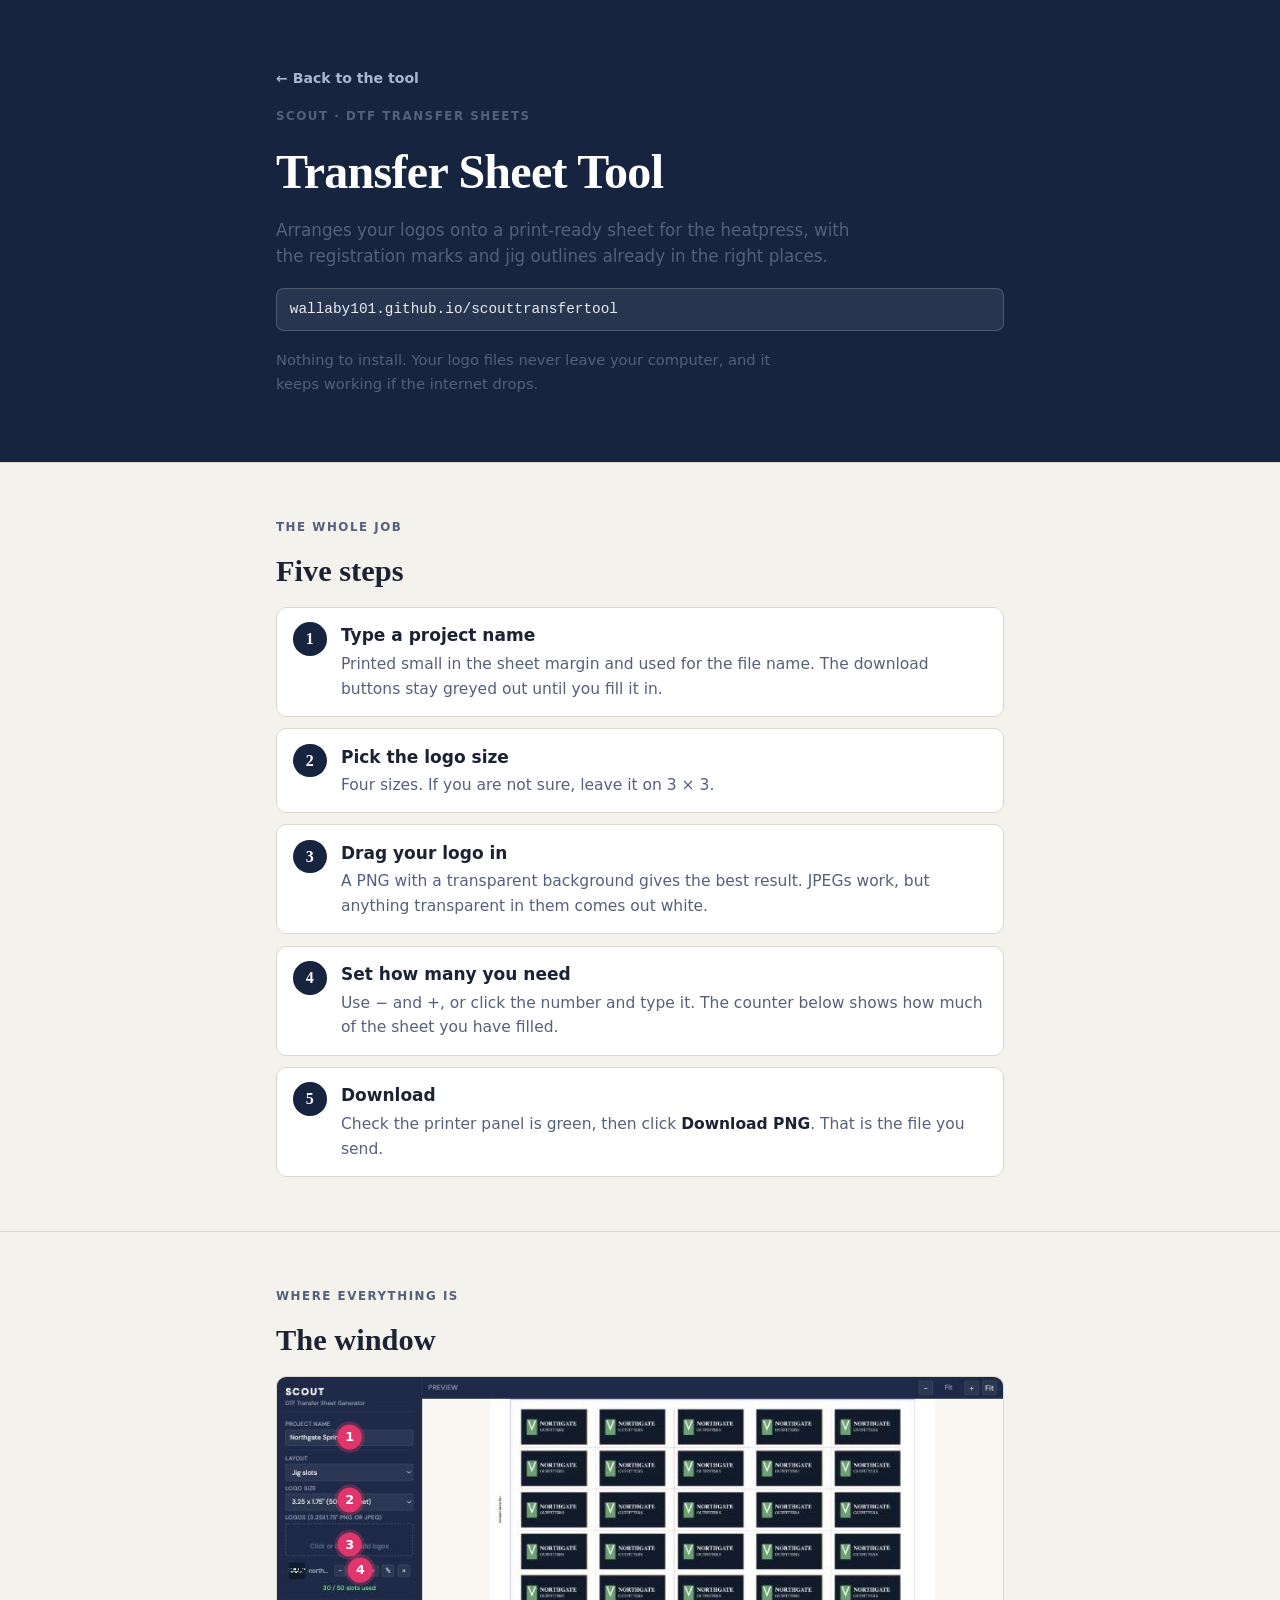
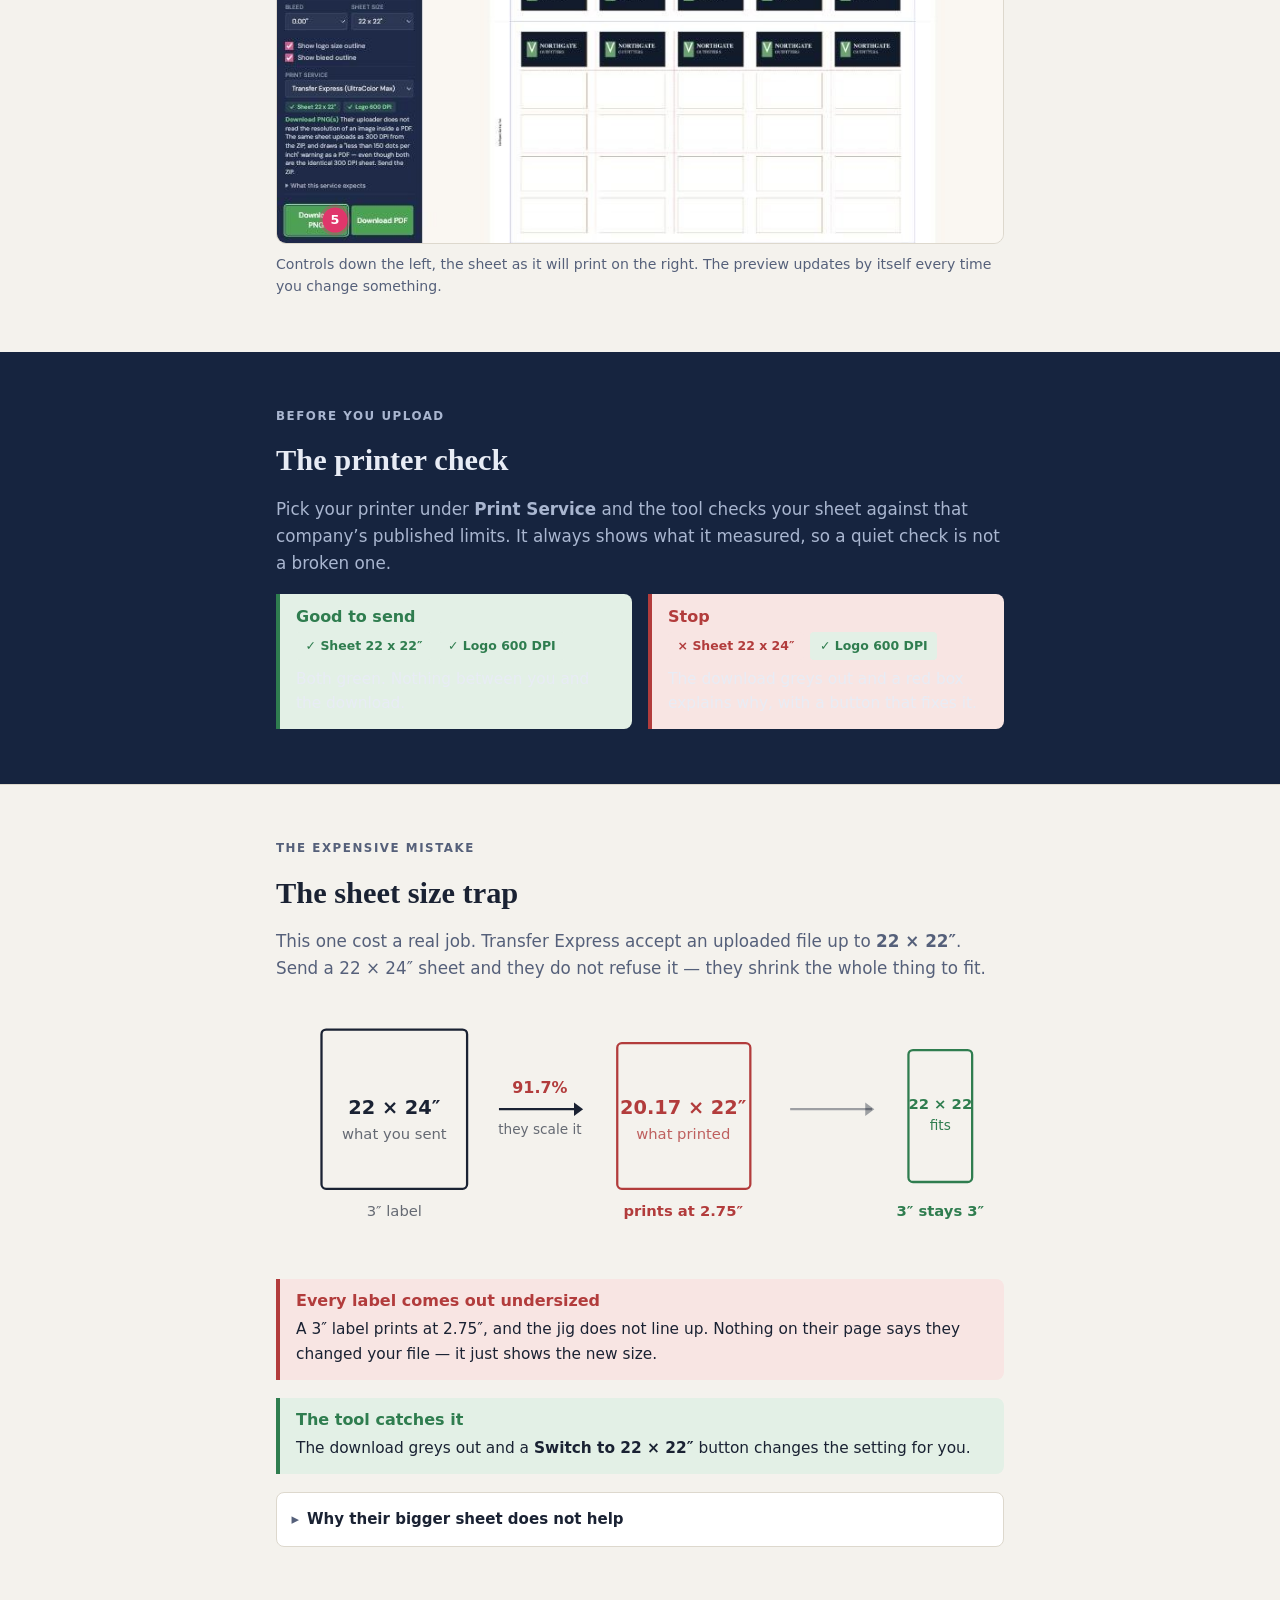
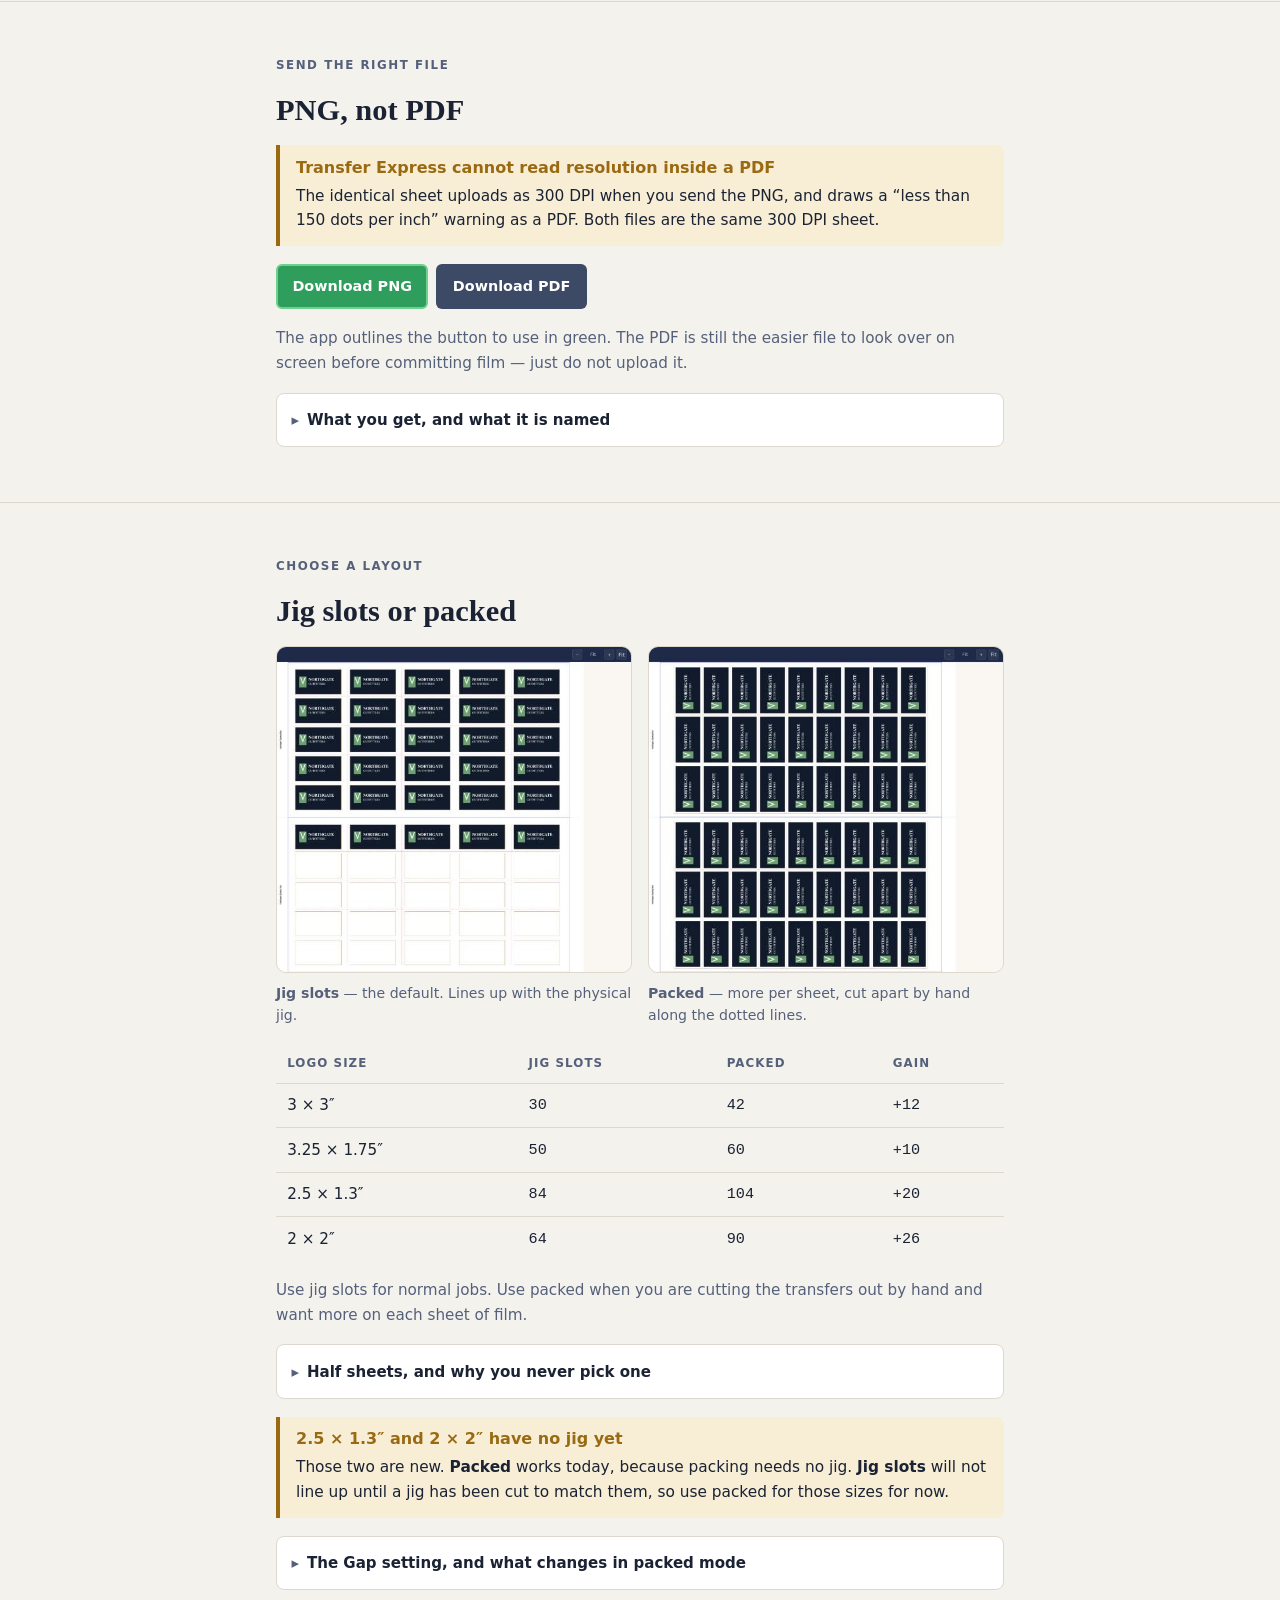
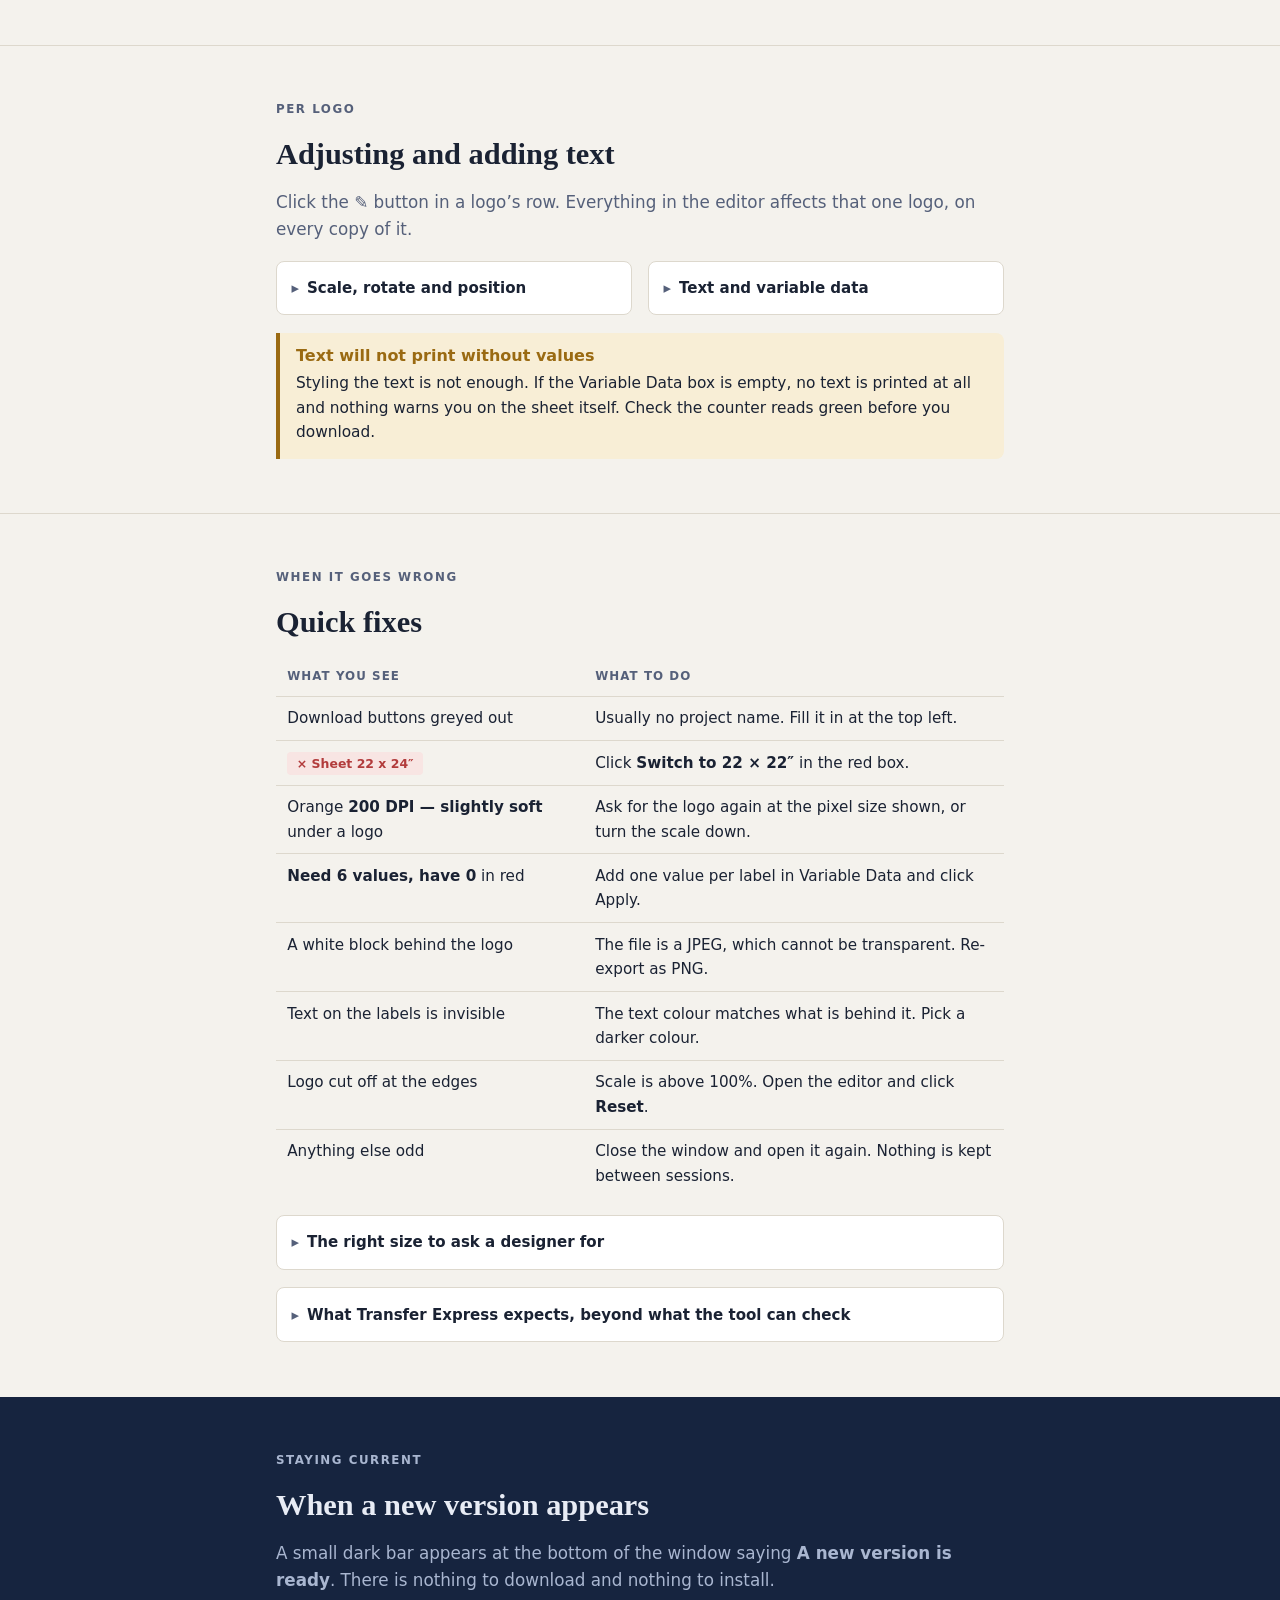
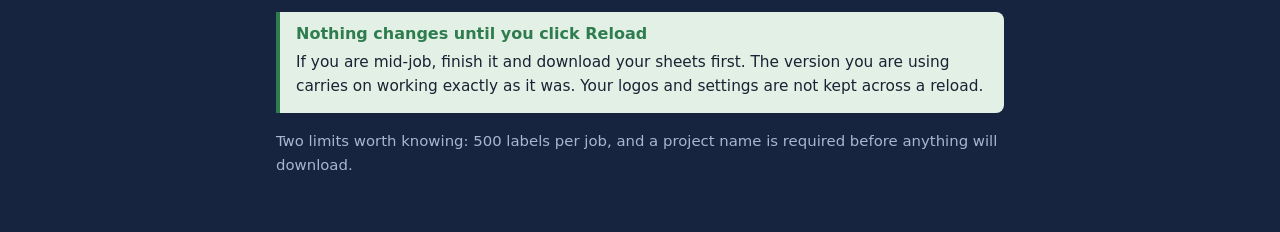
==== guide.html @ 882537a3 "Give the packed layout the whole sheet, inset by a 0.5in margin" ====
<!DOCTYPE html>
<html lang="en">
<head>
<meta charset="UTF-8">
<meta name="viewport" content="width=device-width, initial-scale=1.0">
<meta http-equiv="Content-Security-Policy" content="
    default-src 'self';
    script-src 'none';
    style-src 'self' 'unsafe-inline' https://fonts.googleapis.com;
    font-src 'self' https://fonts.gstatic.com;
    img-src 'self' data:;
    connect-src 'none';
    object-src 'none';
    base-uri 'none';
    form-action 'none'">
<style>
  :root { color-scheme: light; }
  * { box-sizing: border-box; }
  body { margin: 0; }
  img { max-width: 100%; }
  [hidden] { display: none !important; }
</style>
<title>Transfer Sheet Tool &mdash; Guide</title>
<link rel="stylesheet" href="https://fonts.googleapis.com/css2?family=Fraunces:opsz,wght@9..144,500;9..144,700&family=Source+Sans+3:wght@400;600;700&family=Source+Code+Pro:wght@500&display=swap">
<style>
/* Layout: one reading column, full-bleed figure bands, detail folded into
   disclosures so each section opens with the short version. */
:root {
  --paper:      #f4f2ed;
  --card:       #ffffff;
  --ink:        #1a2233;
  --ink-soft:   #55607a;
  --rule:       #ddd8cd;
  --navy:       #16243f;
  --navy-ink:   #e8ecf5;
  --go:         #2f7d4f;
  --go-bg:      #e3f0e6;
  --stop:       #b23c3c;
  --stop-bg:    #f8e5e3;
  --warn:       #9a6a12;
  --warn-bg:    #f8eed6;
  --display: "Fraunces", Georgia, serif;
  --body:    "Source Sans 3", system-ui, sans-serif;
  --mono:    "Source Code Pro", ui-monospace, monospace;
}
@media (prefers-color-scheme: dark) {
  :root:not([data-theme="light"]) {
    --paper: #12161f; --card: #1a202c; --ink: #e9ecf3; --ink-soft: #9aa5bd;
    --rule: #2e3647; --navy: #0d1626; --navy-ink: #e8ecf5;
    --go: #6fcf8f; --go-bg: #15301f; --stop: #f08a7f; --stop-bg: #3a1d1b;
    --warn: #e3b964; --warn-bg: #382d12;
    color-scheme: dark;
  }
}
:root[data-theme="dark"] {
  --paper: #12161f; --card: #1a202c; --ink: #e9ecf3; --ink-soft: #9aa5bd;
  --rule: #2e3647; --navy: #0d1626; --navy-ink: #e8ecf5;
  --go: #6fcf8f; --go-bg: #15301f; --stop: #f08a7f; --stop-bg: #3a1d1b;
  --warn: #e3b964; --warn-bg: #382d12;
  color-scheme: dark;
}

body { background: var(--paper); color: var(--ink); font-family: var(--body);
       font-size: 17px; line-height: 1.6; }
.wrap { max-width: 760px; margin-inline: auto;
        padding-left: max(16px, env(safe-area-inset-left, 0px));
        padding-right: max(16px, env(safe-area-inset-right, 0px)); }
h1, h2, h3 { font-family: var(--display); text-wrap: balance; line-height: 1.15;
             margin: 0; font-weight: 700; }
h1 { font-size: clamp(2rem, 6vw, 3rem); letter-spacing: -0.015em; }
h2 { font-size: clamp(1.45rem, 4vw, 1.9rem); }
h3 { font-size: 1.15rem; font-family: var(--body); font-weight: 700; }
p  { margin: 0; }
a  { color: inherit; }
code, .mono { font-family: var(--mono); font-size: 0.92em; }

/* ---- bands ---- */
.band { padding-block: clamp(2.2rem, 6vw, 3.4rem); border-top: 1px solid var(--rule); }
.band.dark { background: var(--navy); color: var(--navy-ink); border-top: none; }
.band.dark .eyebrow, .band.dark .lede { color: #a9b6d0; }
.stack { display: flex; flex-direction: column; gap: 1.1rem; }
.eyebrow { font-size: 0.74rem; font-weight: 700; letter-spacing: 0.13em;
           text-transform: uppercase; color: var(--ink-soft); }
.lede { color: var(--ink-soft); font-size: 1.05rem; }

/* ---- hero ---- */
.hero { background: var(--navy); color: var(--navy-ink);
        padding-block: clamp(2.6rem, 8vw, 4.2rem); }
.hero h1 { color: #fff; }
.urlbar { text-decoration: none; display: inline-flex; align-items: center; gap: .6rem; flex-wrap: wrap;
          background: rgba(255,255,255,.08); border: 1px solid rgba(255,255,255,.18);
          border-radius: 8px; padding: .55rem .8rem; font-family: var(--mono);
          font-size: .9rem; word-break: break-all; }
.hero .lede { max-width: 54ch; }
.backlink { color: #a9b6d0; text-decoration: none; font-size: .88rem;
            font-weight: 600; width: fit-content; }
.backlink:hover, .backlink:focus-visible { color: #fff; }

/* ---- step cards ---- */
.steps { display: grid; gap: .7rem; }
.step { display: grid; grid-template-columns: 2.1rem 1fr; gap: .9rem;
        align-items: start; background: var(--card); border: 1px solid var(--rule);
        border-radius: 10px; padding: .9rem 1rem; }
.num { width: 2.1rem; height: 2.1rem; border-radius: 50%; display: grid;
       place-items: center; background: var(--navy); color: #fff;
       font-family: var(--display); font-weight: 700; font-size: 1rem; }
.step p { color: var(--ink-soft); font-size: .97rem; margin-top: .15rem; }
.step strong { color: var(--ink); }

/* ---- annotated figure ---- */
figure { margin: 0; }
.shot { position: relative; border: 1px solid var(--rule); border-radius: 10px;
        overflow: hidden; background: var(--card); }
.shot img { display: block; width: 100%; max-width: 100%; }
.pin { position: absolute; width: 1.55rem; height: 1.55rem; border-radius: 50%;
       background: #e0366b; color: #fff; display: grid; place-items: center;
       font-size: .8rem; font-weight: 700; transform: translate(-50%, -50%);
       box-shadow: 0 0 0 3px rgba(224,54,107,.3); font-family: var(--body); }
figcaption { color: var(--ink-soft); font-size: .88rem; margin-top: .55rem; }

/* ---- callouts ---- */
.note { border-left: 4px solid var(--rule); background: var(--card);
        border-radius: 0 8px 8px 0; padding: .85rem 1rem; display: grid; gap: .4rem; }
.note.stop { border-left-color: var(--stop); background: var(--stop-bg); }
.note.go   { border-left-color: var(--go);   background: var(--go-bg); }
.note.warn { border-left-color: var(--warn); background: var(--warn-bg); }
.note h3 { font-size: 1rem; }
.note.stop h3 { color: var(--stop); }
.note.go h3   { color: var(--go); }
.note.warn h3 { color: var(--warn); }
.note p { font-size: .96rem; }

/* ---- chips, mimicking the app's own language ---- */
.chips { display: flex; flex-wrap: wrap; gap: .4rem; }
.chip { font-size: .78rem; font-weight: 700; padding: .25rem .6rem; border-radius: 4px;
        font-family: var(--body); white-space: nowrap; }
.chip.ok   { background: var(--go-bg);   color: var(--go); }
.chip.bad  { background: var(--stop-bg); color: var(--stop); }

/* ---- buttons, mimicking the app ---- */
.btnrow { display: flex; flex-wrap: wrap; gap: .5rem; }
.btn { font-family: var(--body); font-weight: 700; font-size: .9rem;
       padding: .55rem .9rem; border-radius: 6px; background: #2f9e5c; color: #fff;
       border: 2px solid transparent; }
.btn.outlined { border-color: #6fcf8f; }
.btn.quiet { background: #3c4a66; }

/* ---- tables ---- */
.tablewrap { overflow-x: auto; }
table { border-collapse: collapse; width: 100%; font-size: .95rem; }
th, td { text-align: left; padding: .6rem .7rem; border-bottom: 1px solid var(--rule);
         vertical-align: top; }
th { font-size: .74rem; letter-spacing: .09em; text-transform: uppercase;
     color: var(--ink-soft); font-weight: 700; }
td.num-cell { font-variant-numeric: tabular-nums; font-family: var(--mono); }
tbody tr:last-child td { border-bottom: none; }

/* ---- two-up ---- */
.two { display: grid; gap: 1rem; grid-template-columns: 1fr 1fr; }
.two > * { min-width: 0; }
@media (max-width: 620px) { .two { grid-template-columns: 1fr; } }

/* ---- disclosure ---- */
details { background: var(--card); border: 1px solid var(--rule); border-radius: 8px;
          padding: .2rem .9rem; }
details[open] { padding-bottom: .9rem; }
summary { cursor: pointer; font-weight: 600; font-size: .94rem; padding: .7rem 0;
          list-style: none; display: flex; align-items: center; gap: .5rem; }
summary::-webkit-details-marker { display: none; }
summary::before { content: "\25B8"; color: var(--ink-soft); transition: transform .15s; }
details[open] summary::before { transform: rotate(90deg); }
details .stack { gap: .7rem; }
details p, details li { font-size: .95rem; color: var(--ink-soft); }
details strong { color: var(--ink); }
@media (prefers-reduced-motion: reduce) { summary::before { transition: none; } }

svg { display: block; width: 100%; height: auto; max-width: 100%; }
ul { margin: 0; padding-left: 1.2rem; }
li { margin-bottom: .3rem; }
:focus-visible { outline: 3px solid #e0366b; outline-offset: 2px; }
</style>
</head>
<body>
<header class="hero">
  <div class="wrap stack">
    <a class="backlink" href="./">&larr; Back to the tool</a>
    <span class="eyebrow">Scout &middot; DTF transfer sheets</span>
    <h1>Transfer Sheet Tool</h1>
    <p class="lede">Arranges your logos onto a print-ready sheet for the heatpress,
      with the registration marks and jig outlines already in the right places.</p>
    <a class="urlbar" href="https://wallaby101.github.io/scouttransfertool/">wallaby101.github.io/scouttransfertool</a>
    <p class="lede" style="font-size:.92rem">Nothing to install. Your logo files never
      leave your computer, and it keeps working if the internet drops.</p>
  </div>
</header>

<section class="band">
  <div class="wrap stack">
    <span class="eyebrow">The whole job</span>
    <h2>Five steps</h2>
    <div class="steps">
      <div class="step"><span class="num">1</span><div>
        <strong>Type a project name</strong>
        <p>Printed small in the sheet margin and used for the file name. The download
          buttons stay greyed out until you fill it in.</p></div></div>
      <div class="step"><span class="num">2</span><div>
        <strong>Pick the logo size</strong>
        <p>Four sizes. If you are not sure, leave it on
          3&nbsp;&times;&nbsp;3.</p></div></div>
      <div class="step"><span class="num">3</span><div>
        <strong>Drag your logo in</strong>
        <p>A PNG with a transparent background gives the best result. JPEGs work, but
          anything transparent in them comes out white.</p></div></div>
      <div class="step"><span class="num">4</span><div>
        <strong>Set how many you need</strong>
        <p>Use &minus; and &plus;, or click the number and type it. The counter below
          shows how much of the sheet you have filled.</p></div></div>
      <div class="step"><span class="num">5</span><div>
        <strong>Download</strong>
        <p>Check the printer panel is green, then click
          <strong>Download&nbsp;PNG</strong>. That is the file you send.</p></div></div>
    </div>
  </div>
</section>

<section class="band">
  <div class="wrap stack">
    <span class="eyebrow">Where everything is</span>
    <h2>The window</h2>
    <figure>
      <div class="shot">
        <img src="guide-img/app-overview.jpg" alt="The tool with a job loaded: controls down the left, the sheet preview on the right">
        <span class="pin" style="left:10%;  top:13%">1</span>
        <span class="pin" style="left:10%;  top:26.5%">2</span>
        <span class="pin" style="left:10%;  top:36%">3</span>
        <span class="pin" style="left:11.5%;top:41.5%">4</span>
        <span class="pin" style="left:8%;   top:95%">5</span>
      </div>
      <figcaption>Controls down the left, the sheet as it will print on the right.
        The preview updates by itself every time you change something.</figcaption>
    </figure>
  </div>
</section>

<section class="band dark">
  <div class="wrap stack">
    <span class="eyebrow">Before you upload</span>
    <h2>The printer check</h2>
    <p class="lede">Pick your printer under <strong>Print Service</strong> and the tool
      checks your sheet against that company&rsquo;s published limits. It always shows
      what it measured, so a quiet check is not a broken one.</p>

    <div class="two">
      <div class="note go">
        <h3>Good to send</h3>
        <div class="chips">
          <span class="chip ok">&#10003; Sheet 22 x 22&Prime;</span>
          <span class="chip ok">&#10003; Logo 600 DPI</span>
        </div>
        <p>Both green. Nothing between you and the download.</p>
      </div>
      <div class="note stop">
        <h3>Stop</h3>
        <div class="chips">
          <span class="chip bad">&times; Sheet 22 x 24&Prime;</span>
          <span class="chip ok">&#10003; Logo 600 DPI</span>
        </div>
        <p>The download greys out and a red box explains why, with a button that
          fixes it.</p>
      </div>
    </div>
  </div>
</section>

<section class="band">
  <div class="wrap stack">
    <span class="eyebrow">The expensive mistake</span>
    <h2>The sheet size trap</h2>
    <p class="lede">This one cost a real job. Transfer Express accept an uploaded file
      up to <strong>22&nbsp;&times;&nbsp;22&Prime;</strong>. Send a 22&nbsp;&times;&nbsp;24&Prime;
      sheet and they do not refuse it &mdash; they shrink the whole thing to fit.</p>

    <svg viewBox="0 0 640 230" role="img" aria-label="A 22 by 24 inch sheet is scaled to 91.7 percent, printing at 20.17 by 22 inches, so a 3 inch label prints at 2.75 inches">
      <rect x="40" y="26" width="128" height="140" rx="4" fill="none"
            stroke="currentColor" stroke-width="2"/>
      <text x="104" y="100" text-anchor="middle" font-size="17" font-weight="700"
            fill="currentColor">22 &times; 24&Prime;</text>
      <text x="104" y="122" text-anchor="middle" font-size="13" fill="currentColor"
            opacity=".65">what you sent</text>
      <text x="104" y="190" text-anchor="middle" font-size="13" fill="currentColor"
            opacity=".65">3&Prime; label</text>

      <path d="M196 96 L268 96" stroke="currentColor" stroke-width="2" fill="none"/>
      <path d="M262 90 L270 96 L262 102 Z" fill="currentColor"/>
      <text x="232" y="82" text-anchor="middle" font-size="14" font-weight="700"
            fill="#b23c3c">91.7%</text>
      <text x="232" y="118" text-anchor="middle" font-size="12" fill="currentColor"
            opacity=".65">they scale it</text>

      <rect x="300" y="38" width="117" height="128" rx="4" fill="none"
            stroke="#b23c3c" stroke-width="2"/>
      <text x="358" y="100" text-anchor="middle" font-size="17" font-weight="700"
            fill="#b23c3c">20.17 &times; 22&Prime;</text>
      <text x="358" y="122" text-anchor="middle" font-size="13" fill="#b23c3c"
            opacity=".8">what printed</text>
      <text x="358" y="190" text-anchor="middle" font-size="13" font-weight="700"
            fill="#b23c3c">prints at 2.75&Prime;</text>

      <path d="M452 96 L524 96" stroke="currentColor" stroke-width="2" fill="none"
            opacity=".4"/>
      <path d="M518 90 L526 96 L518 102 Z" fill="currentColor" opacity=".4"/>
      <rect x="556" y="44" width="56" height="116" rx="4" fill="none"
            stroke="#2f7d4f" stroke-width="2"/>
      <text x="584" y="96" text-anchor="middle" font-size="13" font-weight="700"
            fill="#2f7d4f">22 &times; 22</text>
      <text x="584" y="114" text-anchor="middle" font-size="12" fill="#2f7d4f">fits</text>
      <text x="584" y="190" text-anchor="middle" font-size="13" font-weight="700"
            fill="#2f7d4f">3&Prime; stays 3&Prime;</text>
    </svg>

    <div class="note stop">
      <h3>Every label comes out undersized</h3>
      <p>A 3&Prime; label prints at 2.75&Prime;, and the jig does not line up. Nothing on
        their page says they changed your file &mdash; it just shows the new size.</p>
    </div>
    <div class="note go">
      <h3>The tool catches it</h3>
      <p>The download greys out and a <strong>Switch to 22&nbsp;&times;&nbsp;22&Prime;</strong>
        button changes the setting for you.</p>
    </div>

    <details>
      <summary>Why their bigger sheet does not help</summary>
      <div class="stack">
        <p>They do sell a 24&nbsp;&times;&nbsp;22&Prime; gang sheet, but only if you build
          it inside their own online designer. A file you upload is always treated as a
          single image, and their maximum single image is 22&nbsp;&times;&nbsp;22&Prime;.</p>
      </div>
    </details>
  </div>
</section>

<section class="band">
  <div class="wrap stack">
    <span class="eyebrow">Send the right file</span>
    <h2>PNG, not PDF</h2>
    <div class="note warn">
      <h3>Transfer Express cannot read resolution inside a PDF</h3>
      <p>The identical sheet uploads as 300&nbsp;DPI when you send the PNG, and draws a
        &ldquo;less than 150 dots per inch&rdquo; warning as a PDF. Both files are the
        same 300&nbsp;DPI sheet.</p>
    </div>
    <div class="btnrow">
      <span class="btn outlined">Download PNG</span>
      <span class="btn quiet">Download PDF</span>
    </div>
    <p class="lede" style="font-size:.95rem">The app outlines the button to use in
      green. The PDF is still the easier file to look over on screen before committing
      film &mdash; just do not upload it.</p>

    <details>
      <summary>What you get, and what it is named</summary>
      <div class="stack">
        <div class="tablewrap"><table>
          <thead><tr><th>Job</th><th>Button</th><th>What lands</th></tr></thead>
          <tbody>
            <tr><td>One sheet</td><td>Download PNG</td>
                <td class="mono">Northgate Spring Run_sheet1.png</td></tr>
            <tr><td>Several sheets</td><td>Save PNGs to Folder</td>
                <td>You pick a folder; each sheet is written into it as its own PNG</td></tr>
            <tr><td>Several, older browser</td><td>Download PNGs (ZIP)</td>
                <td class="mono">Northgate Spring Run_sheets.zip</td></tr>
          </tbody>
        </table></div>
        <p>Every file is 300&nbsp;DPI with a transparent background, which is what DTF
          film needs. Transfer Express take one file per upload slot, so a multi-sheet
          job means uploading each PNG separately either way.</p>
      </div>
    </details>
  </div>
</section>

<section class="band">
  <div class="wrap stack">
    <span class="eyebrow">Choose a layout</span>
    <h2>Jig slots or packed</h2>
    <div class="two">
      <figure>
        <div class="shot"><img src="guide-img/layout-jig.jpg"
             alt="Jig slots layout: logos in the jig's fixed openings with red registration marks"></div>
        <figcaption><strong>Jig slots</strong> &mdash; the default. Lines up with the
          physical jig.</figcaption>
      </figure>
      <figure>
        <div class="shot"><img src="guide-img/layout-packed.jpg"
             alt="Packed layout: logos turned sideways and packed tightly with dotted cut lines"></div>
        <figcaption><strong>Packed</strong> &mdash; more per sheet, cut apart by hand
          along the dotted lines.</figcaption>
      </figure>
    </div>
    <div class="tablewrap"><table>
      <thead><tr><th>Logo size</th><th>Jig slots</th><th>Packed</th><th>Gain</th></tr></thead>
      <tbody>
        <tr><td>3 &times; 3&Prime;</td><td class="num-cell">30</td>
            <td class="num-cell">42</td><td class="num-cell">+12</td></tr>
        <tr><td>3.25 &times; 1.75&Prime;</td><td class="num-cell">50</td>
            <td class="num-cell">60</td><td class="num-cell">+10</td></tr>
        <tr><td>2.5 &times; 1.3&Prime;</td><td class="num-cell">84</td>
            <td class="num-cell">104</td><td class="num-cell">+20</td></tr>
        <tr><td>2 &times; 2&Prime;</td><td class="num-cell">64</td>
            <td class="num-cell">90</td><td class="num-cell">+26</td></tr>
      </tbody>
    </table></div>
    <p class="lede" style="font-size:.95rem">Use jig slots for normal jobs. Use packed
      when you are cutting the transfers out by hand and want more on each sheet of film.</p>

    <details>
      <summary>Half sheets, and why you never pick one</summary>
      <div class="stack">
        <p><strong>Sheet Size</strong> is the full sheet you are buying &mdash;
          22&nbsp;&times;&nbsp;24&Prime; or 22&nbsp;&times;&nbsp;22&Prime;. What the
          app actually makes depends on how many labels you asked for:</p>
        <p class="lede" style="font-size:.95rem">A job fills in jig halves. Every
          two of them is one full sheet, and a leftover one is a <strong>half
          sheet</strong> &mdash; the sheet cut along the cyan line in the middle,
          carrying one jig half. It is always the last sheet, and you press it in
          the jig exactly as you would a full one.</p>
        <div class="tablewrap"><table>
          <thead><tr><th>Labels at 3 &times; 3&Prime;</th><th>What you get</th><th>Film</th></tr></thead>
          <tbody>
            <tr><td class="num-cell">15</td><td>1 half sheet</td><td class="num-cell">12&Prime;</td></tr>
            <tr><td class="num-cell">16</td><td>1 full sheet</td><td class="num-cell">24&Prime;</td></tr>
            <tr><td class="num-cell">30</td><td>1 full sheet</td><td class="num-cell">24&Prime;</td></tr>
            <tr><td class="num-cell">45</td><td>1 full + 1 half</td><td class="num-cell">36&Prime;</td></tr>
            <tr><td class="num-cell">46</td><td>2 full sheets</td><td class="num-cell">48&Prime;</td></tr>
          </tbody>
        </table></div>
        <p>Sixteen labels become a whole sheet rather than two halves, because two
          halves are the same film and twice the pressing. Forty-five become a full
          sheet and a half rather than two full sheets, because the second full
          sheet would be half empty.</p>
        <ul>
          <li>The counter under your logos says what the job becomes &mdash;
            <em>45 labels &mdash; 1 full sheet + 1 half sheet</em>.</li>
          <li>Half sheets are 22&nbsp;&times;&nbsp;12&Prime; under a
            22&nbsp;&times;&nbsp;24&Prime; sheet and 22&nbsp;&times;&nbsp;11&Prime;
            under a 22&nbsp;&times;&nbsp;22&Prime; one.</li>
          <li>A PDF of a mixed job has pages of both sizes, each at 300 DPI.</li>
        </ul>
        <div class="note">
          <h3>If your printer will not take a half sheet</h3>
          <p>Tick <strong>Always use full sheets</strong> under Sheet Size. Every
            sheet then comes out full, even when the last one is half empty
            &mdash; 45 labels at 3&nbsp;&times;&nbsp;3&Prime; become two full
            sheets instead of a full and a half. The tool remembers the setting,
            so you only tick it once.</p>
        </div>
      </div>
    </details>

    <div class="note warn">
      <h3>2.5 &times; 1.3&Prime; and 2 &times; 2&Prime; have no jig yet</h3>
      <p>Those two are new. <strong>Packed</strong> works today, because packing
        needs no jig. <strong>Jig slots</strong> will not line up until a jig has
        been cut to match them, so use packed for those sizes for now.</p>
    </div>

    <details>
      <summary>The Gap setting, and what changes in packed mode</summary>
      <div class="stack">
        <p><strong>Packed uses the whole sheet.</strong> It keeps half an inch clear
          around the outside &mdash; of the half sheet too, along the cut &mdash; and
          fills everything inside. It ignores the jig entirely, because you are
          cutting these out by hand, so there is no jig to line up with. That is
          where the extra labels in the table come from.</p>
        <p><strong>Gap</strong> is the space between logos and in from that margin.
          Type it in inches; 0.25 is a sensible start. Underneath, the tool tells you
          what that gap buys &mdash; <em>104 per sheet, 13&nbsp;&times;&nbsp;8, turned
          sideways to fit more</em> &mdash; and updates as you type.</p>
        <ul>
          <li><strong>Bleed disappears.</strong> It exists to fill the jig&rsquo;s slot
            opening, and there are no openings here.</li>
          <li><strong>The outline checkboxes disappear.</strong> They mark jig slots;
            the dotted cut lines already show where everything is.</li>
          <li><strong>No blue jig boxes and no cyan line down the middle.</strong>
            One blue outline shows the printed area; the logos run straight across
            where that middle line used to be.</li>
          <li>A half sheet is packed on its own, so it is not simply half of a full
            one &mdash; and it may lay the logos the other way round. That makes no
            difference once they are cut out.</li>
        </ul>
      </div>
    </details>
  </div>
</section>

<section class="band">
  <div class="wrap stack">
    <span class="eyebrow">Per logo</span>
    <h2>Adjusting and adding text</h2>
    <p class="lede">Click the <strong>&#9998;</strong> button in a logo&rsquo;s row.
      Everything in the editor affects that one logo, on every copy of it.</p>
    <div class="two">
      <details>
        <summary>Scale, rotate and position</summary>
        <div class="stack">
          <p><strong>Scale</strong> &mdash; 100% fills as much of the label as it can
            without cropping. Past 100% crops the edges.</p>
          <p><strong>Rotate</strong> &mdash; any angle, or quarter turns. The logo is
            always re-fitted after turning, so nothing is cut off.</p>
          <p><strong>The six arrows</strong> push the logo to an edge; the dot
            re-centres it. You can also drag it on the picture.</p>
          <p><strong>Background</strong> is transparent by default. Pick a colour to
            print a solid block behind the logo instead.</p>
        </div>
      </details>
      <details>
        <summary>Text and variable data</summary>
        <div class="stack">
          <p>Click <strong>+ Add Text</strong> to set the font, size, colour and
            position. <strong>You do not type your words here</strong> &mdash;
            <code>{{name}}</code> in the preview is a placeholder and never prints.</p>
          <p>Type the actual words in the <strong>Variable Data</strong> panel on the
            left, comma-separated, then click <strong>Apply</strong>. One value per
            label; the counter turns green when you have enough.</p>
          <p>Tick <strong>Same text on every label</strong> to type one word for all of
            them. Commas stay intact, so <em>Smith, Jr.</em> survives as one name.</p>
        </div>
      </details>
    </div>
    <div class="note warn">
      <h3>Text will not print without values</h3>
      <p>Styling the text is not enough. If the Variable Data box is empty, no text is
        printed at all and nothing warns you on the sheet itself. Check the counter
        reads green before you download.</p>
    </div>
  </div>
</section>

<section class="band">
  <div class="wrap stack">
    <span class="eyebrow">When it goes wrong</span>
    <h2>Quick fixes</h2>
    <div class="tablewrap"><table>
      <thead><tr><th>What you see</th><th>What to do</th></tr></thead>
      <tbody>
        <tr><td>Download buttons greyed out</td>
            <td>Usually no project name. Fill it in at the top left.</td></tr>
        <tr><td><span class="chip bad">&times; Sheet 22 x 24&Prime;</span></td>
            <td>Click <strong>Switch to 22&nbsp;&times;&nbsp;22&Prime;</strong> in the red box.</td></tr>
        <tr><td>Orange <strong>200 DPI &mdash; slightly soft</strong> under a logo</td>
            <td>Ask for the logo again at the pixel size shown, or turn the scale down.</td></tr>
        <tr><td><strong>Need 6 values, have 0</strong> in red</td>
            <td>Add one value per label in Variable Data and click Apply.</td></tr>
        <tr><td>A white block behind the logo</td>
            <td>The file is a JPEG, which cannot be transparent. Re-export as PNG.</td></tr>
        <tr><td>Text on the labels is invisible</td>
            <td>The text colour matches what is behind it. Pick a darker colour.</td></tr>
        <tr><td>Logo cut off at the edges</td>
            <td>Scale is above 100%. Open the editor and click <strong>Reset</strong>.</td></tr>
        <tr><td>Anything else odd</td>
            <td>Close the window and open it again. Nothing is kept between sessions.</td></tr>
      </tbody>
    </table></div>

    <details>
      <summary>The right size to ask a designer for</summary>
      <div class="stack">
        <div class="tablewrap"><table>
          <thead><tr><th>Label size</th><th>Ask for</th></tr></thead>
          <tbody>
            <tr><td>3 &times; 3&Prime;</td><td class="num-cell">900 &times; 900 pixels</td></tr>
            <tr><td>3.25 &times; 1.75&Prime;</td><td class="num-cell">975 &times; 525 pixels</td></tr>
            <tr><td>2.5 &times; 1.3&Prime;</td><td class="num-cell">750 &times; 390 pixels</td></tr>
            <tr><td>2 &times; 2&Prime;</td><td class="num-cell">600 &times; 600 pixels</td></tr>
          </tbody>
        </table></div>
        <p>Bigger is fine &mdash; the tool scales it down cleanly. Smaller is what causes
          soft edges. Below 150&nbsp;DPI, Transfer Express&rsquo;s printer adds a white
          jagged line around the artwork.</p>
      </div>
    </details>

    <details>
      <summary>What Transfer Express expects, beyond what the tool can check</summary>
      <div class="stack">
        <ul>
          <li>Lines thinner than <strong>0.018&Prime;</strong> print, but they cannot put
            adhesive there, so those parts may not last.</li>
          <li>Soft edges that fade away to nothing will not print. Avoid drop shadows
            and feathered edges.</li>
          <li>They print CMYK, which cannot reproduce fluorescent or metallic colours.</li>
          <li>Set <strong>Remove White</strong> to <strong>Original</strong>. These
            sheets are already transparent, so the only white it could remove is white
            inside your logos.</li>
        </ul>
      </div>
    </details>
  </div>
</section>

<section class="band dark">
  <div class="wrap stack">
    <span class="eyebrow">Staying current</span>
    <h2>When a new version appears</h2>
    <p class="lede">A small dark bar appears at the bottom of the window saying
      <strong>A new version is ready</strong>. There is nothing to download and nothing
      to install.</p>
    <div class="note go" style="color:var(--ink)">
      <h3>Nothing changes until you click Reload</h3>
      <p>If you are mid-job, finish it and download your sheets first. The version you
        are using carries on working exactly as it was. Your logos and settings are not
        kept across a reload.</p>
    </div>
    <p class="lede" style="font-size:.93rem">Two limits worth knowing: 500 labels per
      job, and a project name is required before anything will download.</p>
  </div>
</section>
</body>
</html>
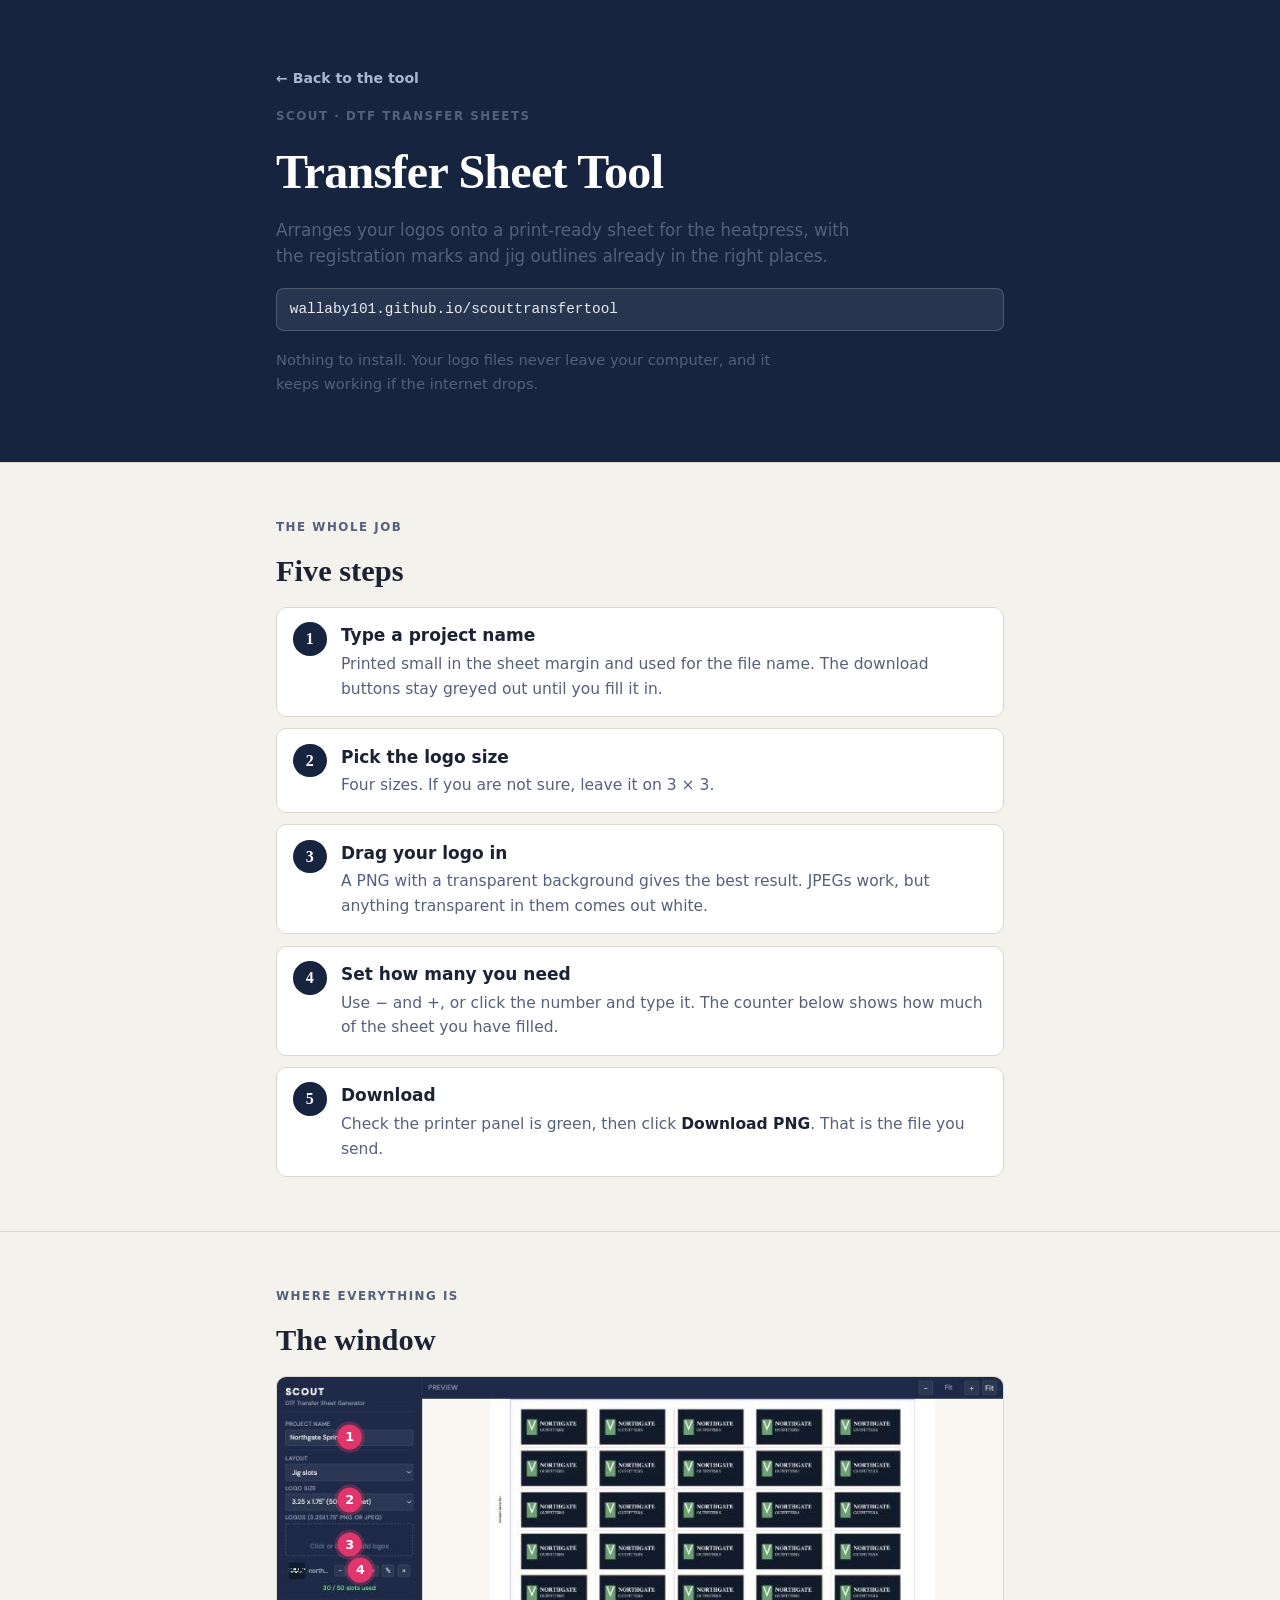
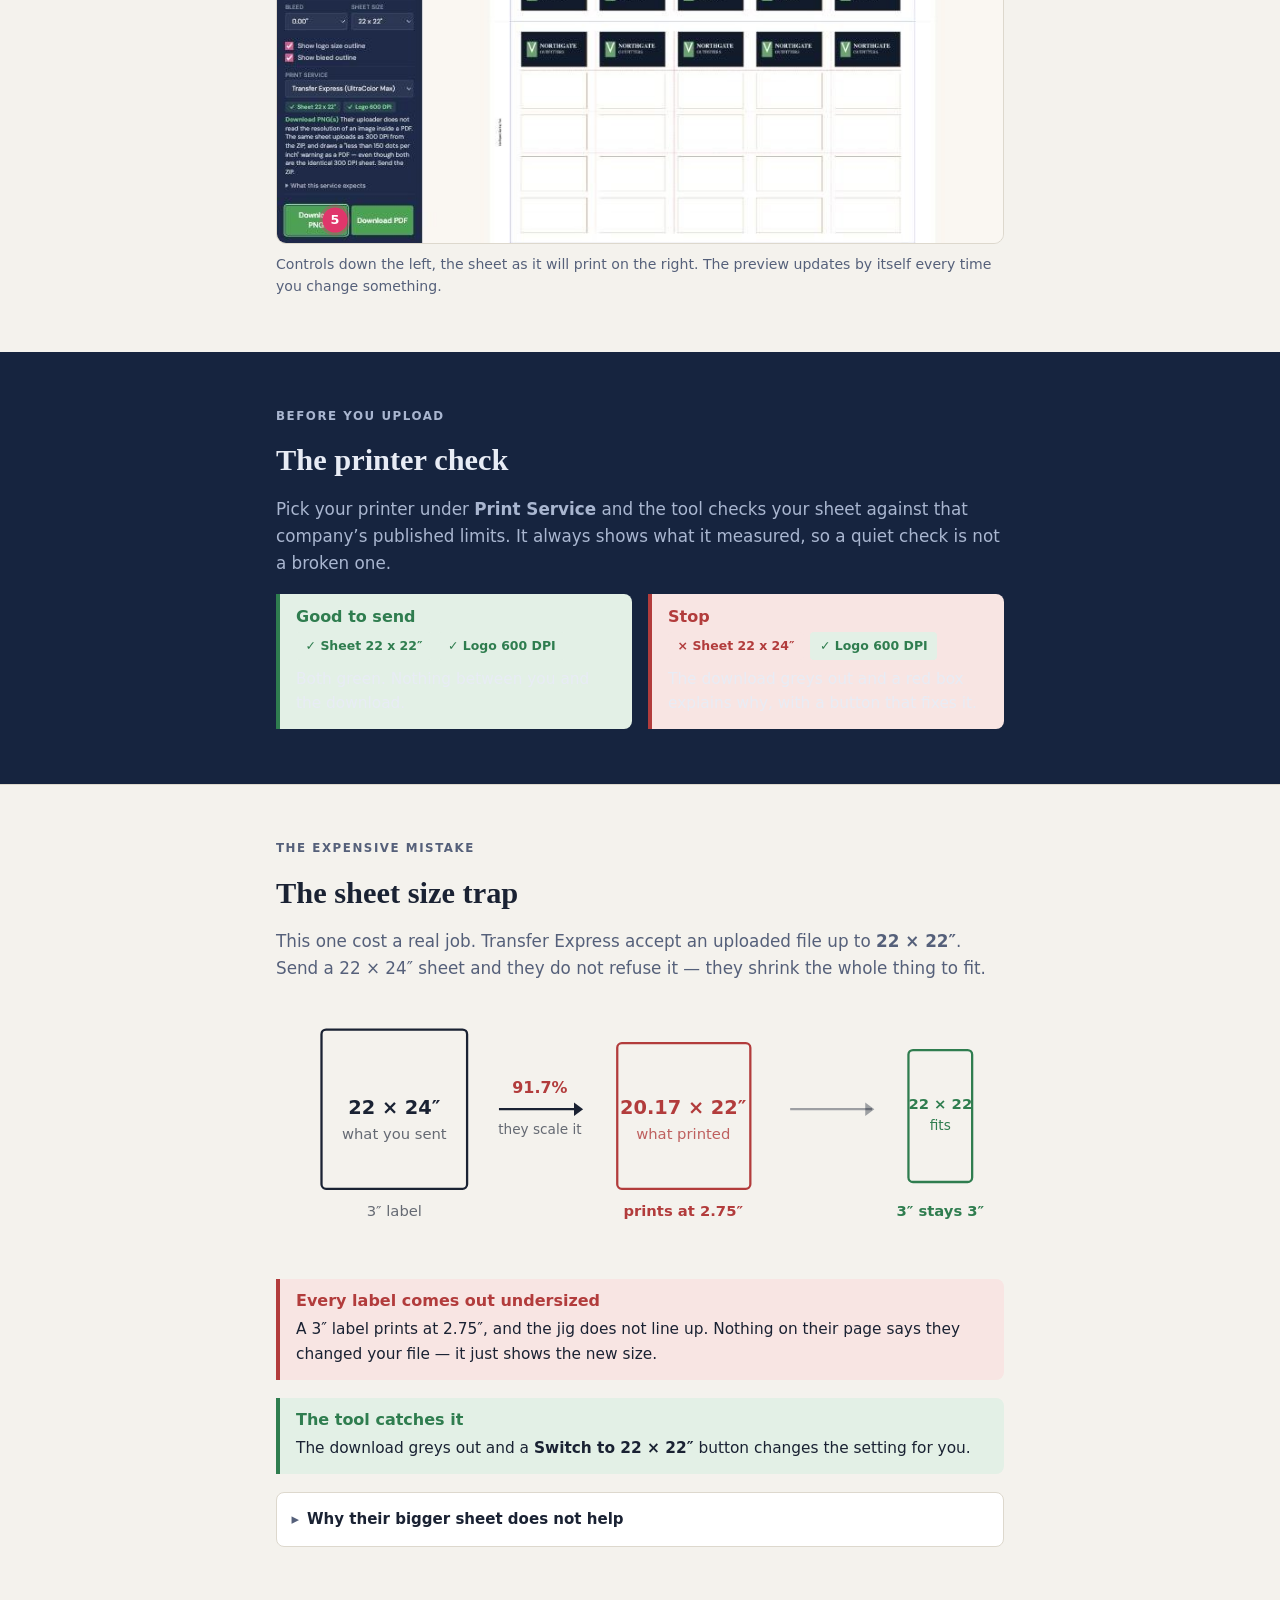
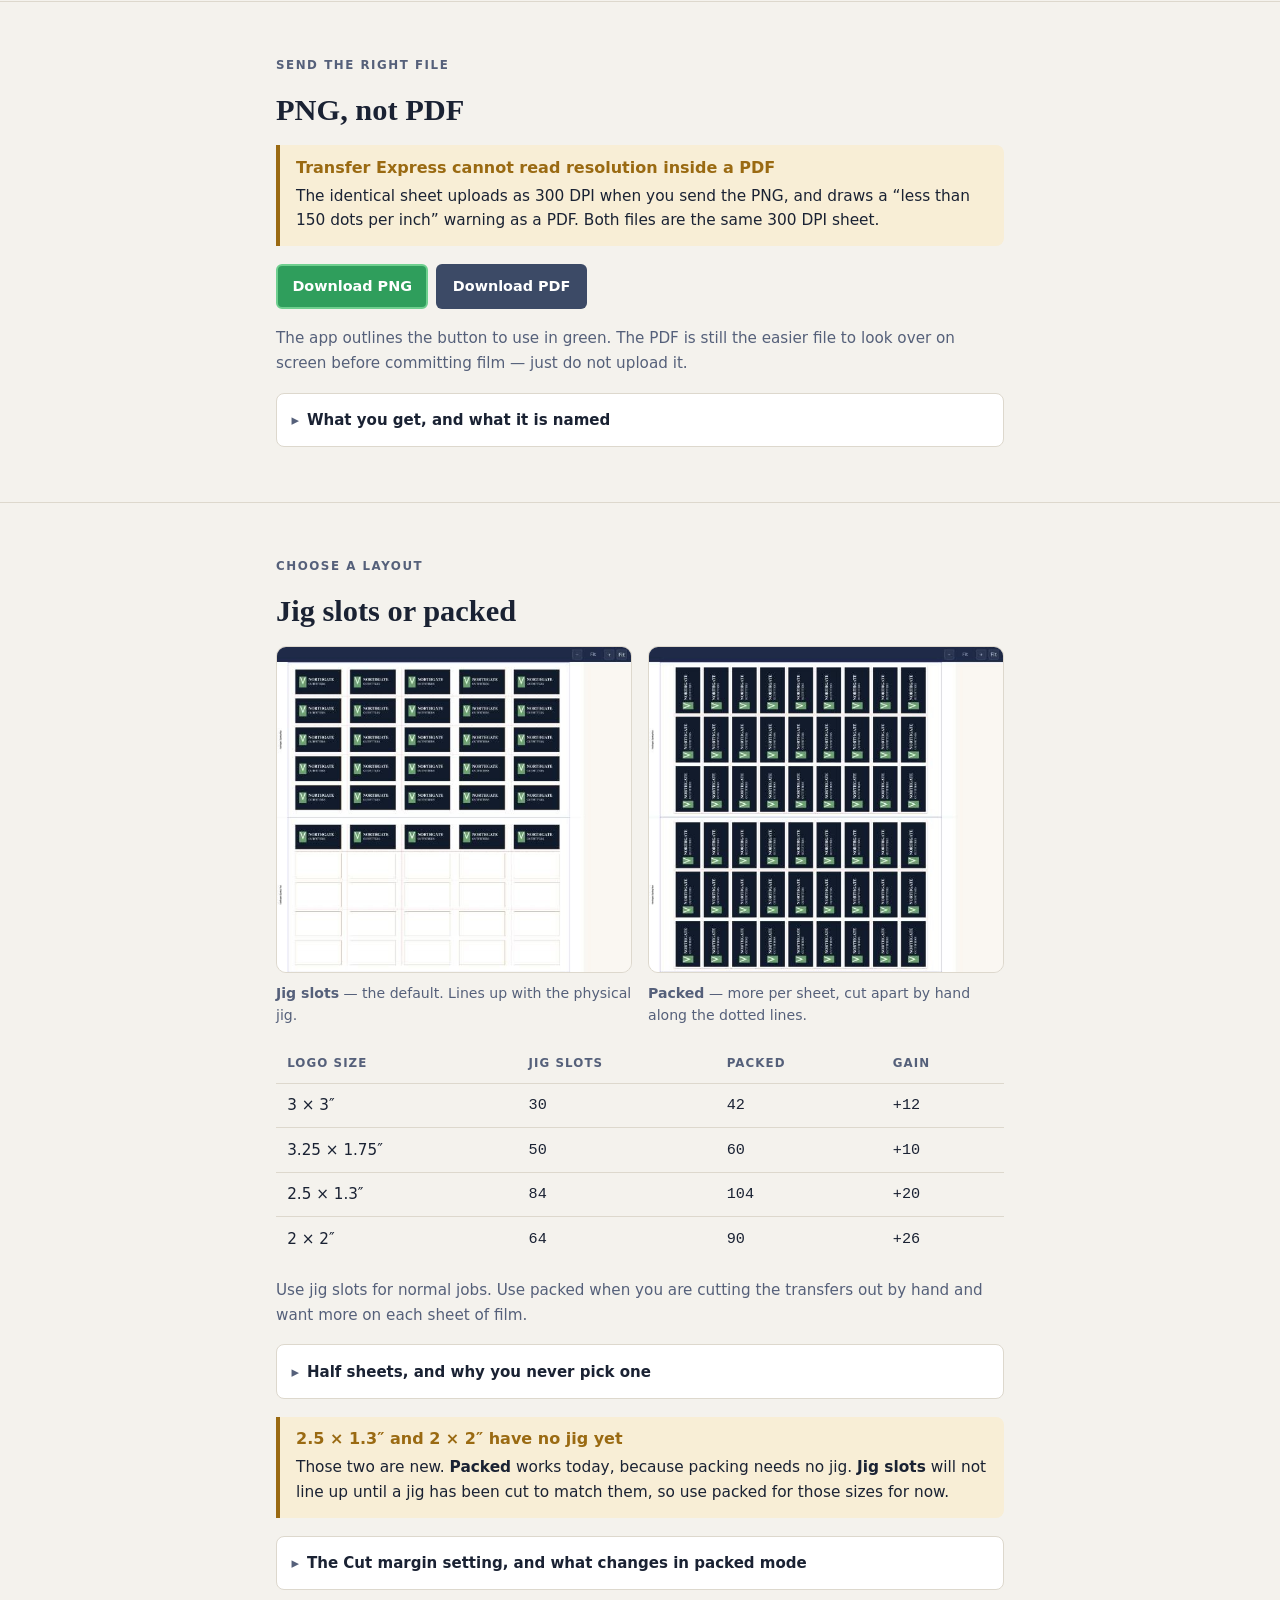
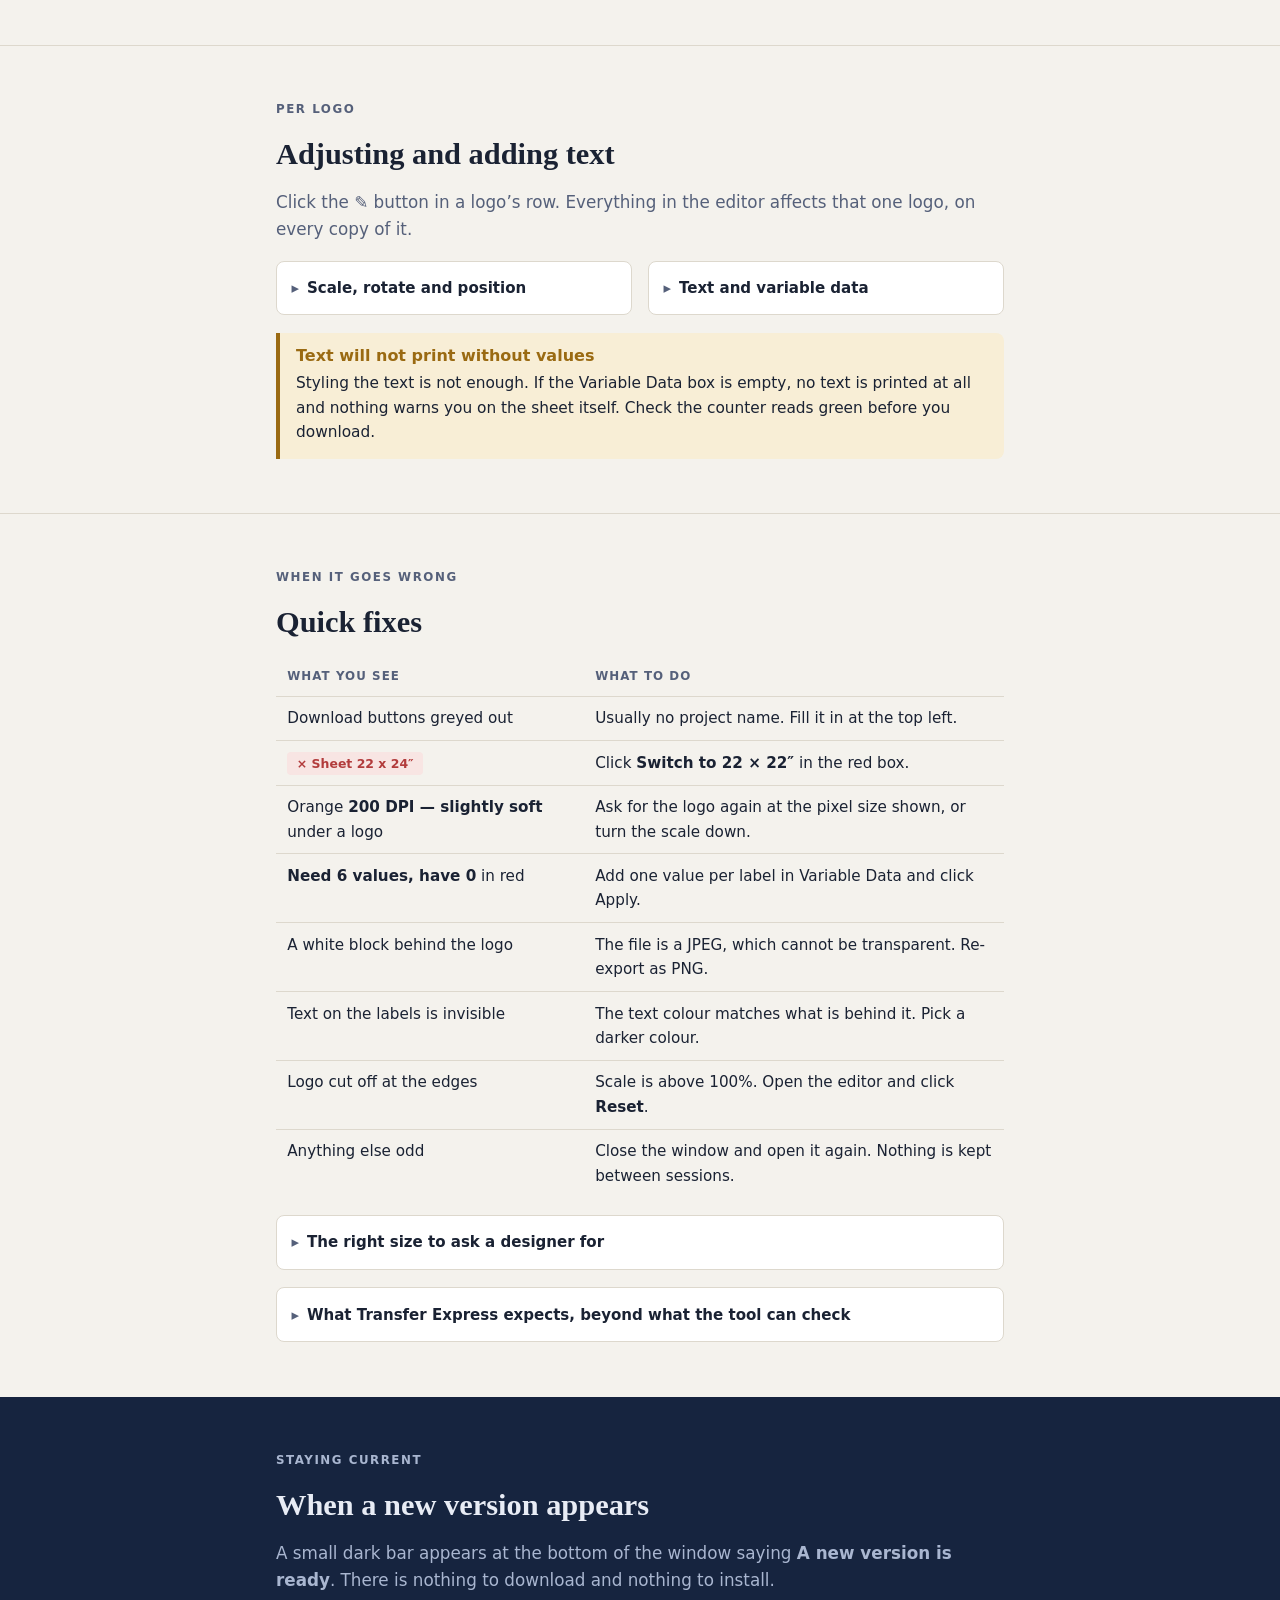
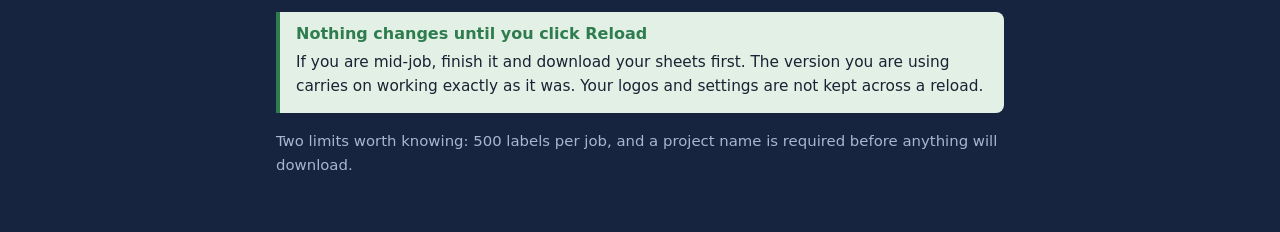
==== commit f611d95e: "Make the packed gap a cut margin, and give packed bleed and outlines" ====
--- a/guide.html
+++ b/guide.html
@@ -466,22 +466,29 @@
     </div>
 
     <details>
-      <summary>The Gap setting, and what changes in packed mode</summary>
+      <summary>The Cut margin setting, and what changes in packed mode</summary>
       <div class="stack">
         <p><strong>Packed uses the whole sheet.</strong> It keeps half an inch clear
           around the outside &mdash; of the half sheet too, along the cut &mdash; and
           fills everything inside. It ignores the jig entirely, because you are
           cutting these out by hand, so there is no jig to line up with. That is
           where the extra labels in the table come from.</p>
-        <p><strong>Gap</strong> is the space between logos and in from that margin.
-          Type it in inches; 0.25 is a sensible start. Underneath, the tool tells you
-          what that gap buys &mdash; <em>104 per sheet, 13&nbsp;&times;&nbsp;8, turned
-          sideways to fit more</em> &mdash; and updates as you type.</p>
+        <p><strong>Cut margin</strong> is how far each cut line sits from the edge
+          of its label &mdash; the same on all four sides. Every piece you cut out is
+          the label plus that margin all round, which is the room the needle needs:
+          set it to <strong>0.25</strong> for a quarter-inch sewing buffer. The default,
+          0.125, packs exactly as the tool always has.</p>
+        <p>Underneath, the tool tells you what the margin buys and how big each piece
+          will be &mdash; <em>54 per sheet, 9&nbsp;&times;&nbsp;6, turned sideways. Each
+          piece cut out is 2.25&nbsp;&times;&nbsp;3.75&Prime;</em> &mdash; and updates as
+          you type.</p>
         <ul>
-          <li><strong>Bleed disappears.</strong> It exists to fill the jig&rsquo;s slot
-            opening, and there are no openings here.</li>
-          <li><strong>The outline checkboxes disappear.</strong> They mark jig slots;
-            the dotted cut lines already show where everything is.</li>
+          <li><strong>Bleed and the outline checkboxes work as they do for the
+            jig.</strong> The green outline is the label; the dotted red line is
+            where you cut. If a logo does not reach the green line on every side,
+            that is the shape of the logo file, not the spacing.</li>
+          <li><strong>Keep the margin wider than the bleed.</strong> If it is not,
+            the print reaches past the cut line, and the tool says so.</li>
           <li><strong>No blue jig boxes and no cyan line down the middle.</strong>
             One blue outline shows the printed area; the logos run straight across
             where that middle line used to be.</li>
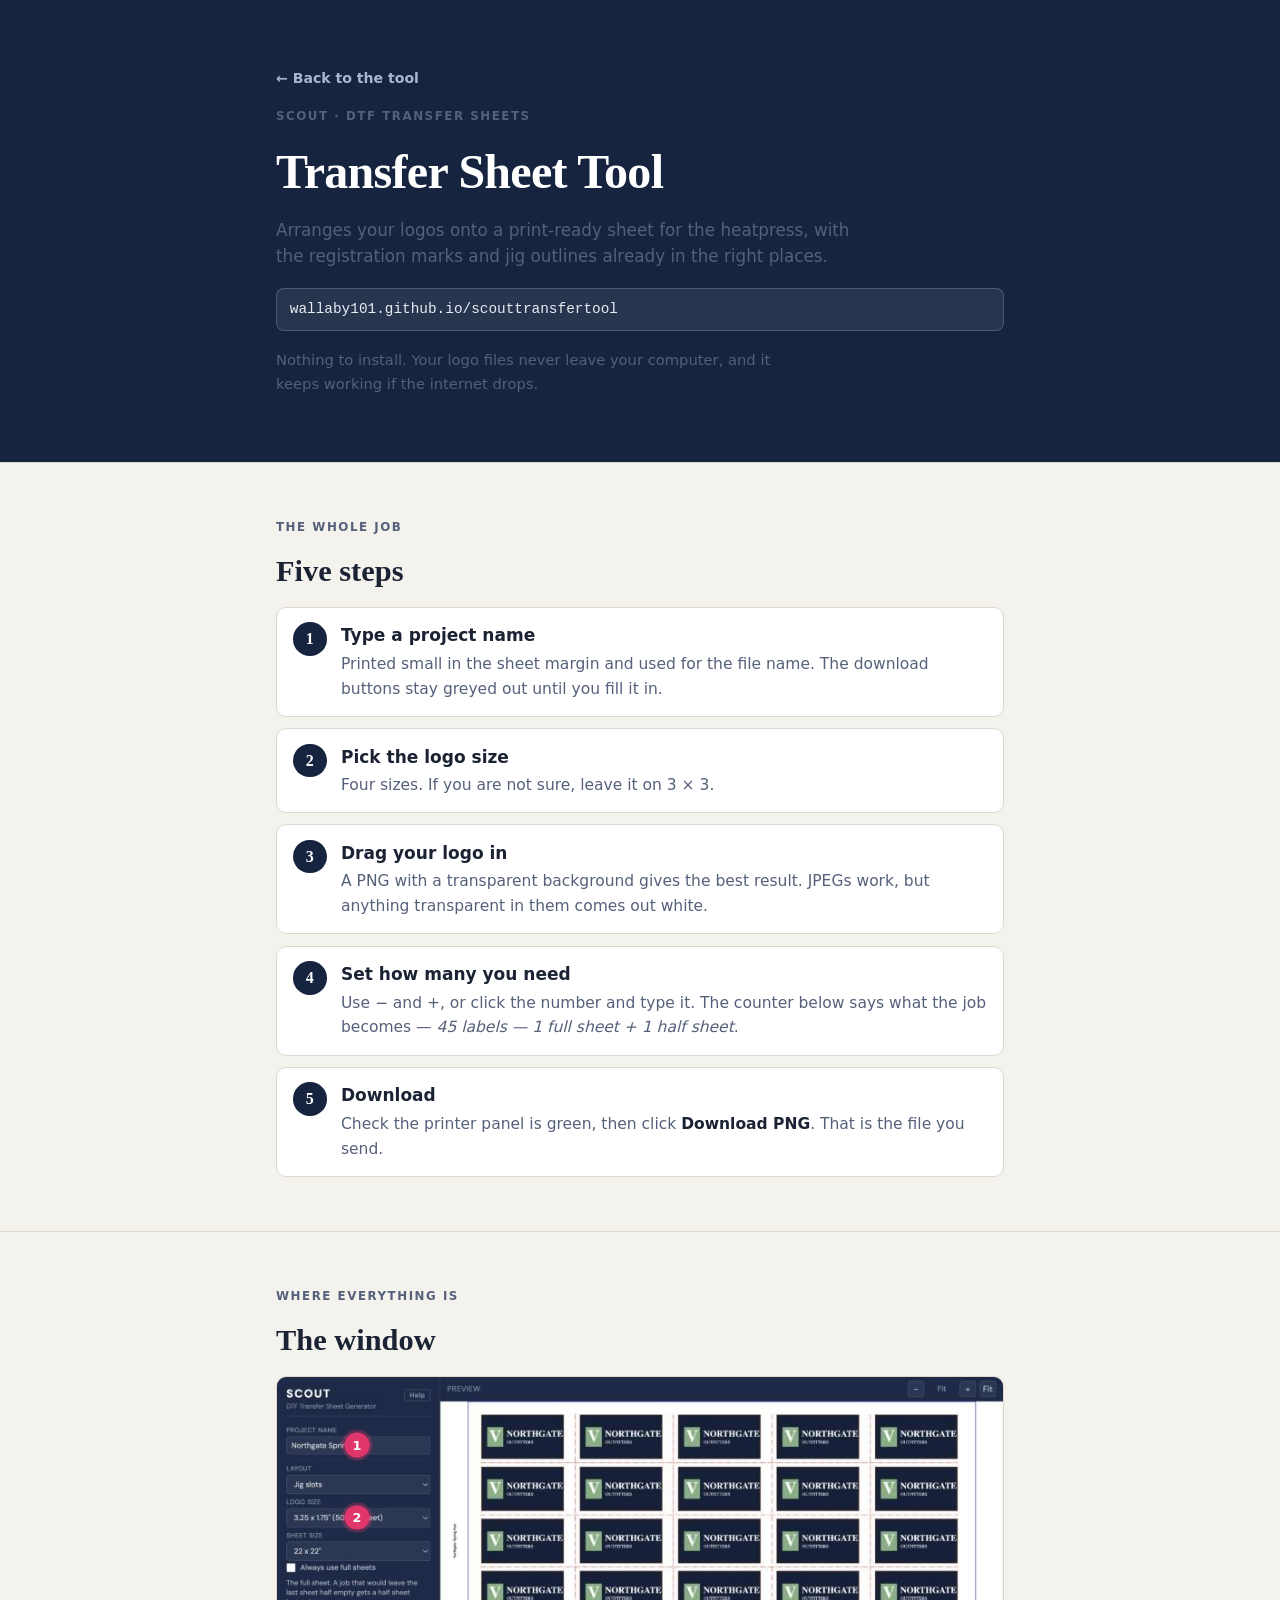
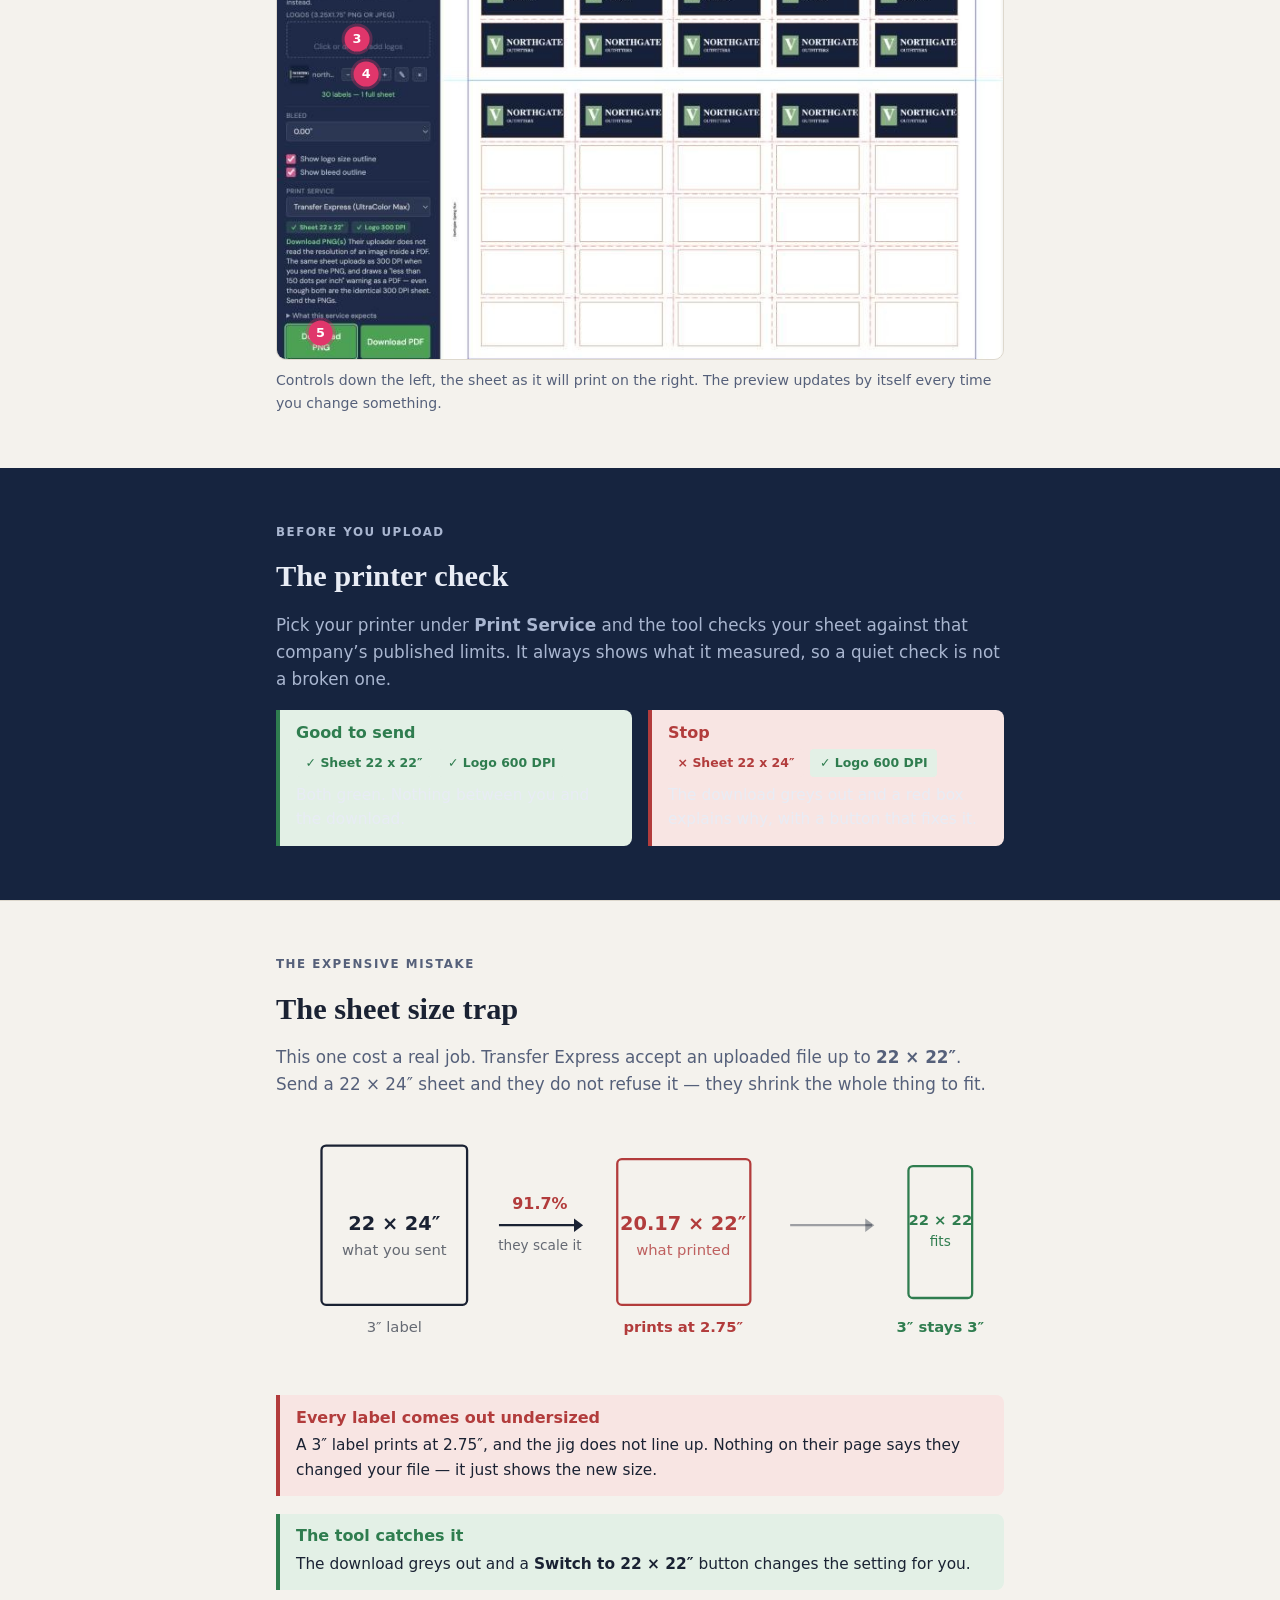
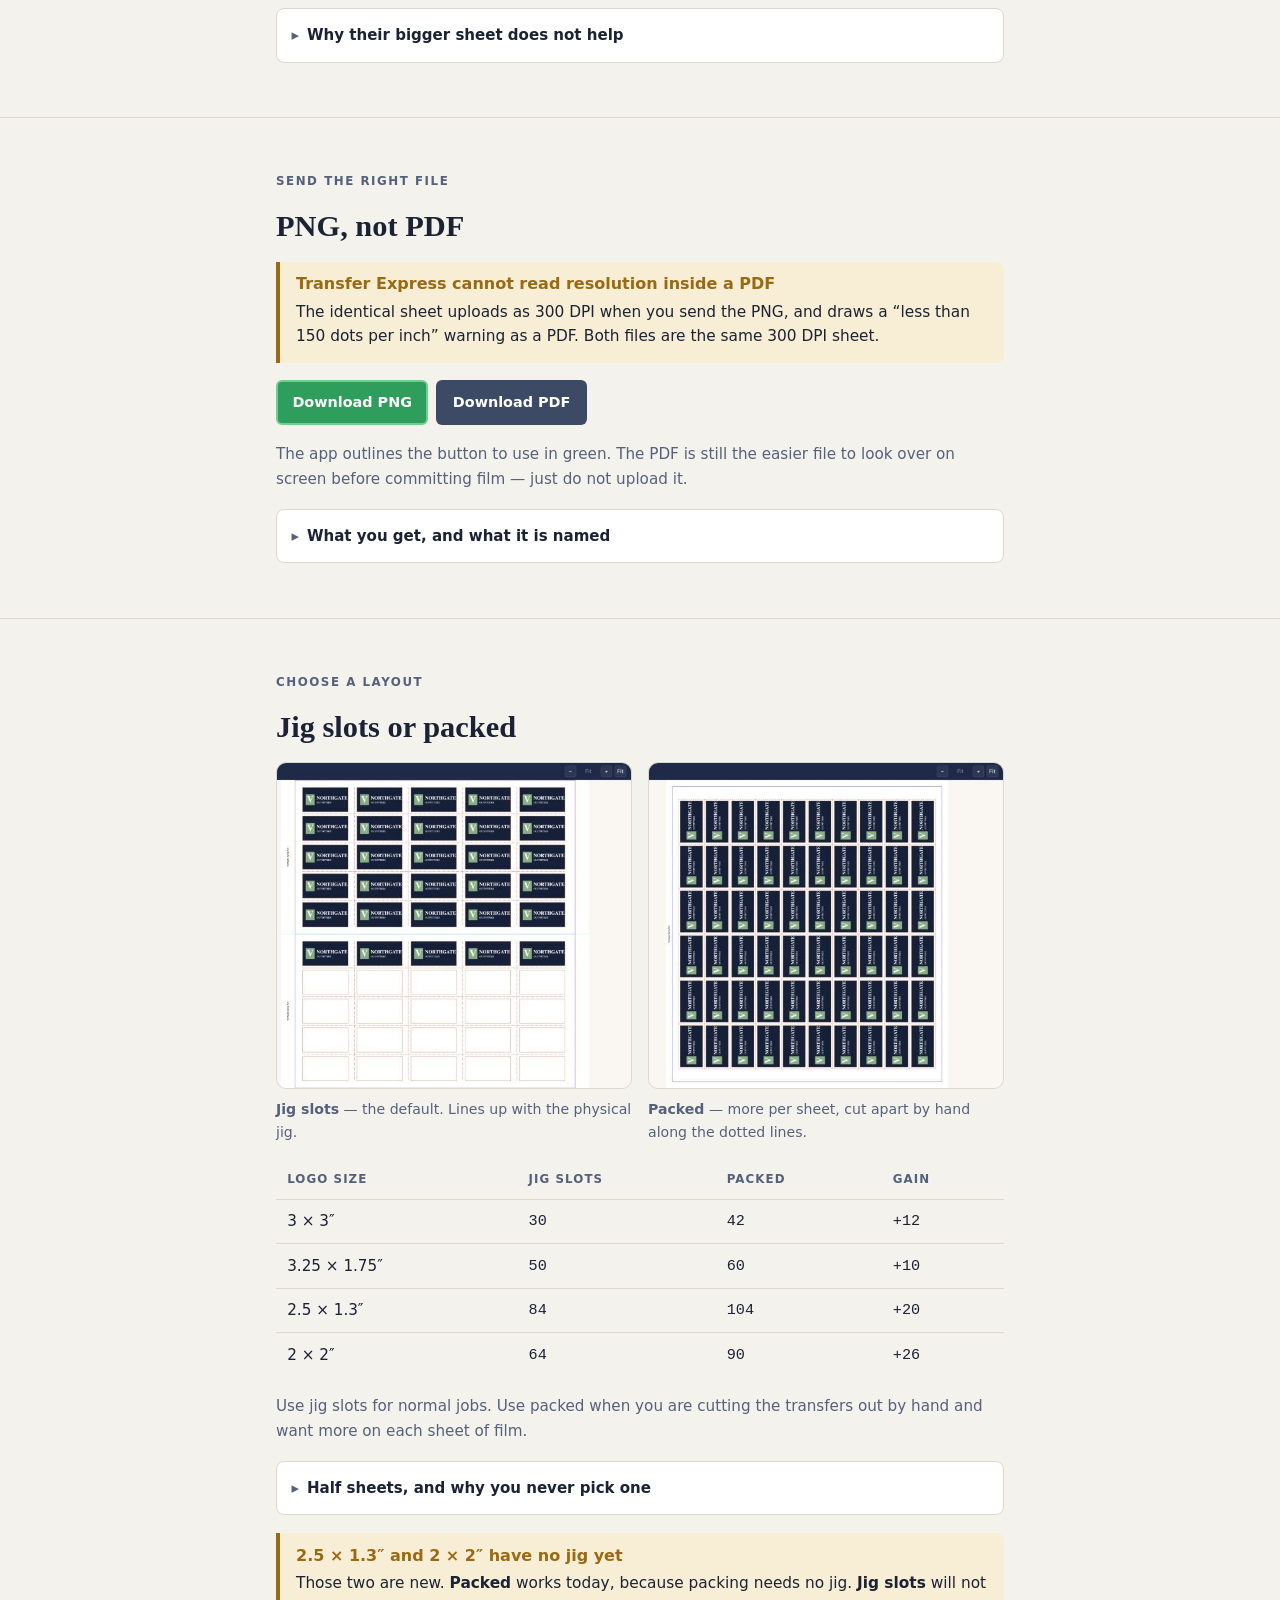
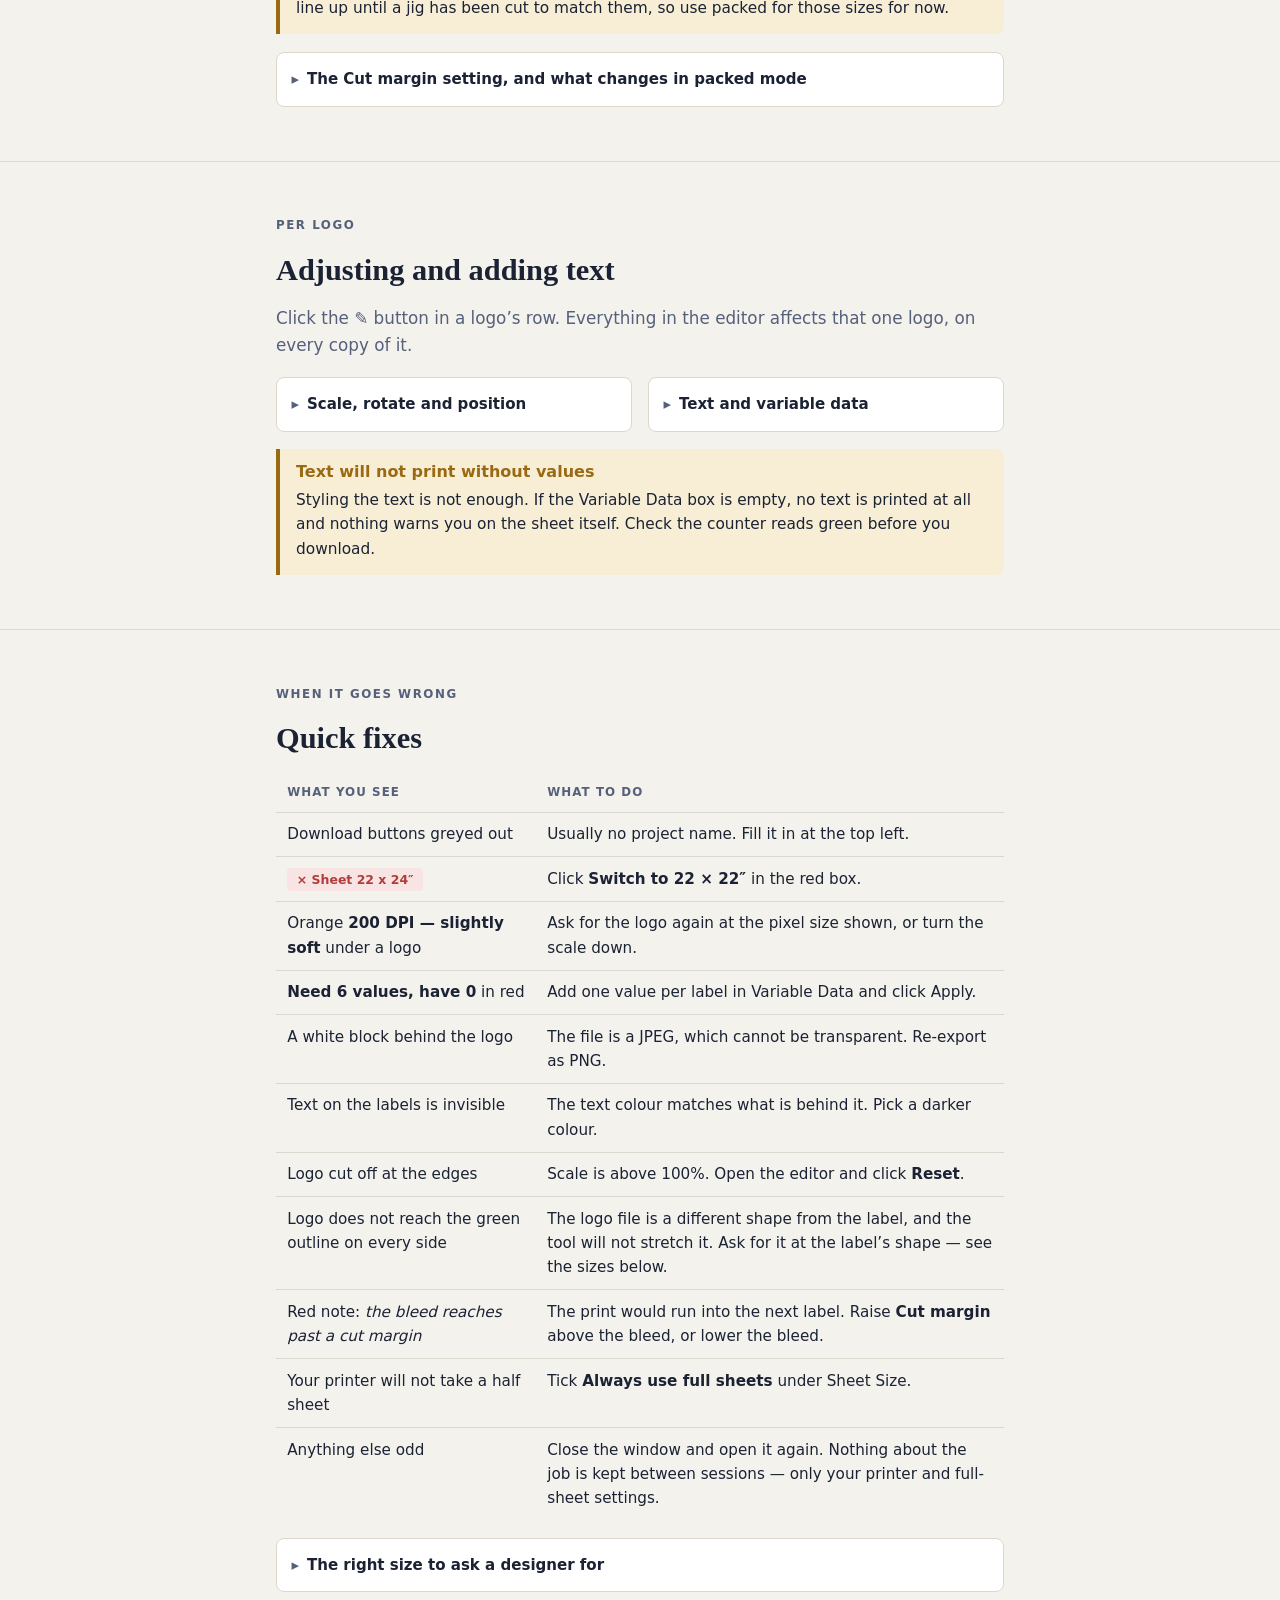
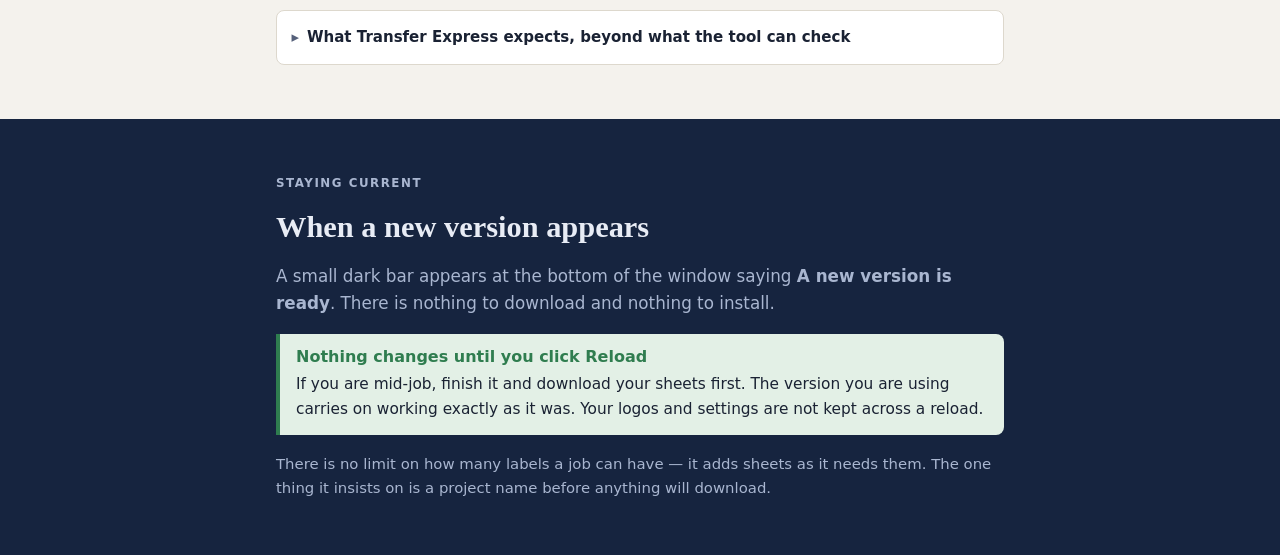
==== commit aa1cefbe: "Fix a first-visit reload and four UI bugs; refresh the guide" ====
--- a/guide.html
+++ b/guide.html
@@ -214,7 +214,8 @@
       <div class="step"><span class="num">4</span><div>
         <strong>Set how many you need</strong>
         <p>Use &minus; and &plus;, or click the number and type it. The counter below
-          shows how much of the sheet you have filled.</p></div></div>
+          says what the job becomes &mdash; <em>45 labels &mdash; 1 full sheet + 1 half
+          sheet</em>.</p></div></div>
       <div class="step"><span class="num">5</span><div>
         <strong>Download</strong>
         <p>Check the printer panel is green, then click
@@ -230,11 +231,11 @@
     <figure>
       <div class="shot">
         <img src="guide-img/app-overview.jpg" alt="The tool with a job loaded: controls down the left, the sheet preview on the right">
-        <span class="pin" style="left:10%;  top:13%">1</span>
-        <span class="pin" style="left:10%;  top:26.5%">2</span>
-        <span class="pin" style="left:10%;  top:36%">3</span>
-        <span class="pin" style="left:11.5%;top:41.5%">4</span>
-        <span class="pin" style="left:8%;   top:95%">5</span>
+        <span class="pin" style="left:11%;  top:11.8%">1</span>
+        <span class="pin" style="left:11%;  top:24.2%">2</span>
+        <span class="pin" style="left:11%;  top:45%">3</span>
+        <span class="pin" style="left:12.3%;top:51%">4</span>
+        <span class="pin" style="left:6%;   top:95.5%">5</span>
       </div>
       <figcaption>Controls down the left, the sheet as it will print on the right.
         The preview updates by itself every time you change something.</figcaption>
@@ -422,9 +423,10 @@
           app actually makes depends on how many labels you asked for:</p>
         <p class="lede" style="font-size:.95rem">A job fills in jig halves. Every
           two of them is one full sheet, and a leftover one is a <strong>half
-          sheet</strong> &mdash; the sheet cut along the cyan line in the middle,
-          carrying one jig half. It is always the last sheet, and you press it in
-          the jig exactly as you would a full one.</p>
+          sheet</strong> &mdash; the top half of the film, 12&Prime; tall instead of 24.
+          In the jig layout it is one jig half, pressed in the jig exactly as a full
+          sheet is; in the packed layout it is packed on its own. It is always the
+          last sheet.</p>
         <div class="tablewrap"><table>
           <thead><tr><th>Labels at 3 &times; 3&Prime;</th><th>What you get</th><th>Film</th></tr></thead>
           <tbody>
@@ -565,8 +567,18 @@
             <td>The text colour matches what is behind it. Pick a darker colour.</td></tr>
         <tr><td>Logo cut off at the edges</td>
             <td>Scale is above 100%. Open the editor and click <strong>Reset</strong>.</td></tr>
+        <tr><td>Logo does not reach the green outline on every side</td>
+            <td>The logo file is a different shape from the label, and the tool will
+              not stretch it. Ask for it at the label&rsquo;s shape &mdash; see the sizes
+              below.</td></tr>
+        <tr><td>Red note: <em>the bleed reaches past a cut margin</em></td>
+            <td>The print would run into the next label. Raise <strong>Cut margin</strong>
+              above the bleed, or lower the bleed.</td></tr>
+        <tr><td>Your printer will not take a half sheet</td>
+            <td>Tick <strong>Always use full sheets</strong> under Sheet Size.</td></tr>
         <tr><td>Anything else odd</td>
-            <td>Close the window and open it again. Nothing is kept between sessions.</td></tr>
+            <td>Close the window and open it again. Nothing about the job is kept
+              between sessions &mdash; only your printer and full-sheet settings.</td></tr>
       </tbody>
     </table></div>
 
@@ -619,8 +631,9 @@
         are using carries on working exactly as it was. Your logos and settings are not
         kept across a reload.</p>
     </div>
-    <p class="lede" style="font-size:.93rem">Two limits worth knowing: 500 labels per
-      job, and a project name is required before anything will download.</p>
+    <p class="lede" style="font-size:.93rem">There is no limit on how many labels a
+      job can have &mdash; it adds sheets as it needs them. The one thing it insists on
+      is a project name before anything will download.</p>
   </div>
 </section>
 </body>
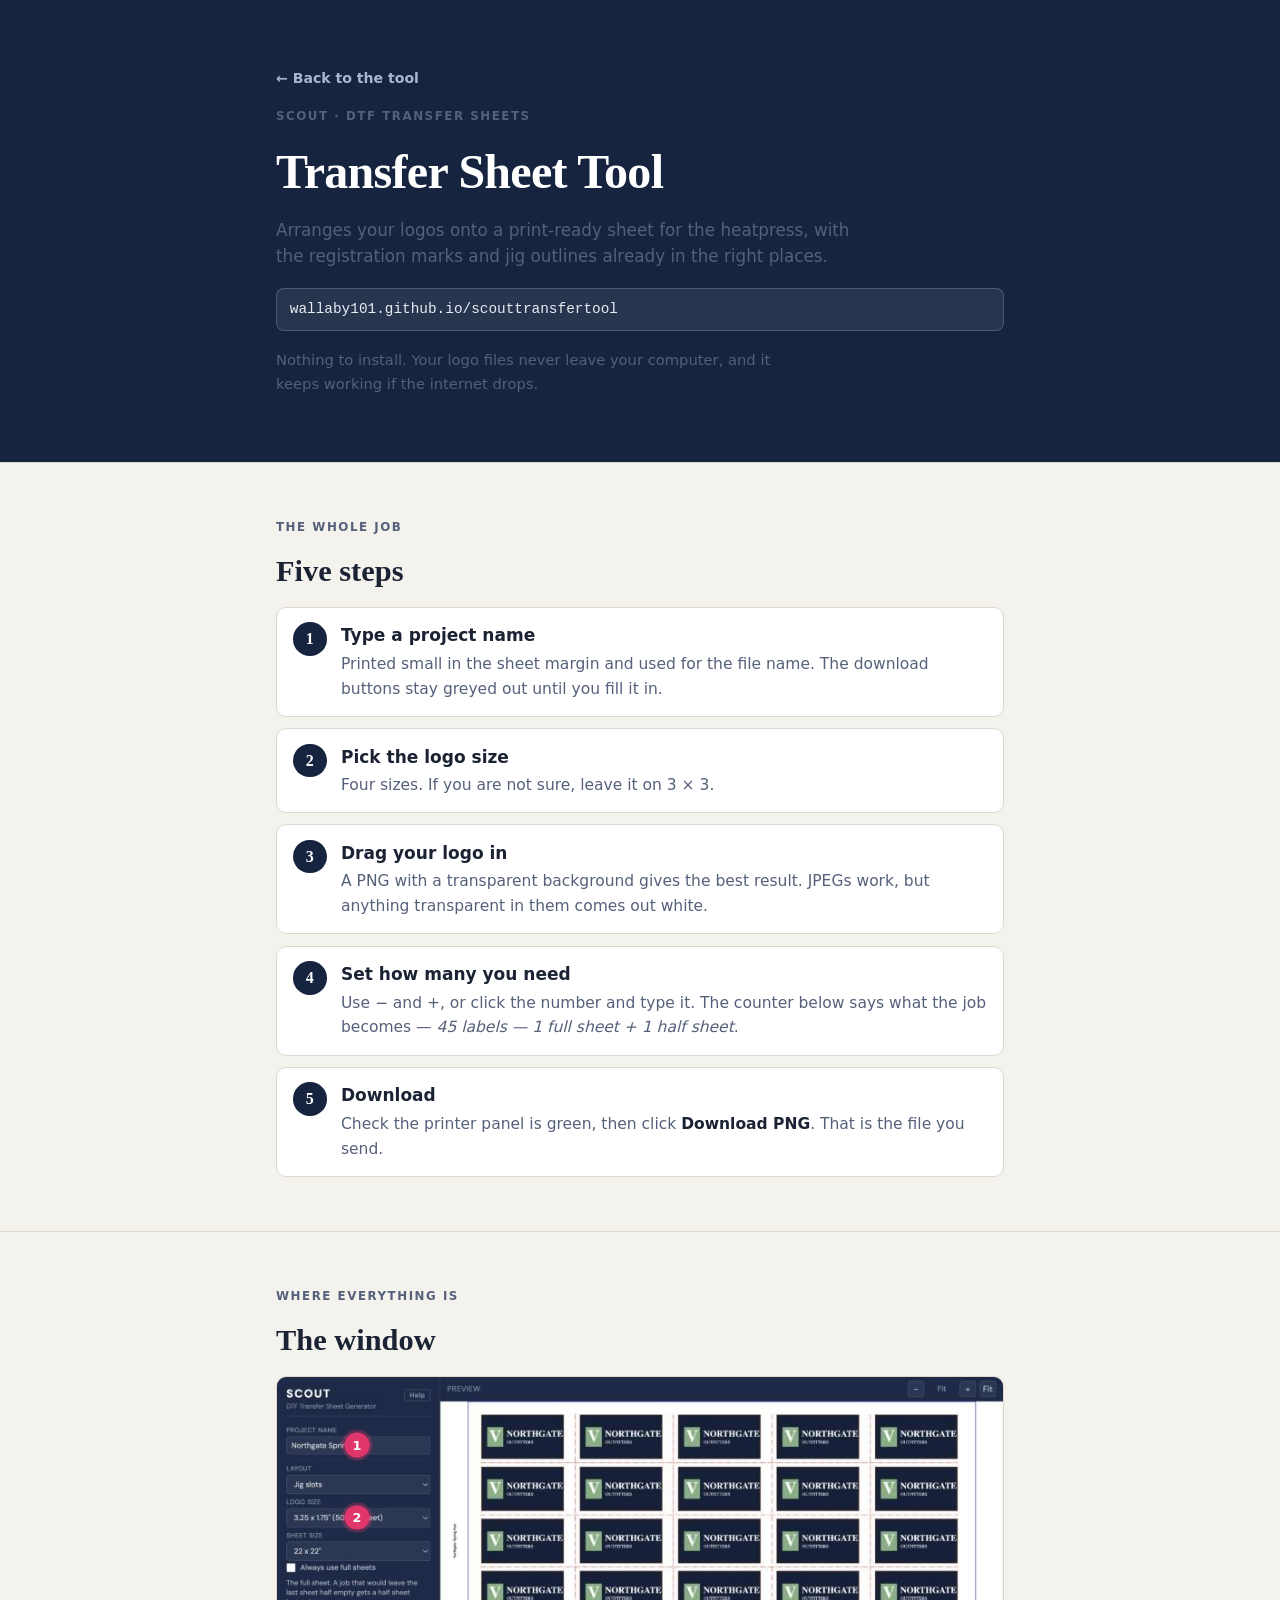
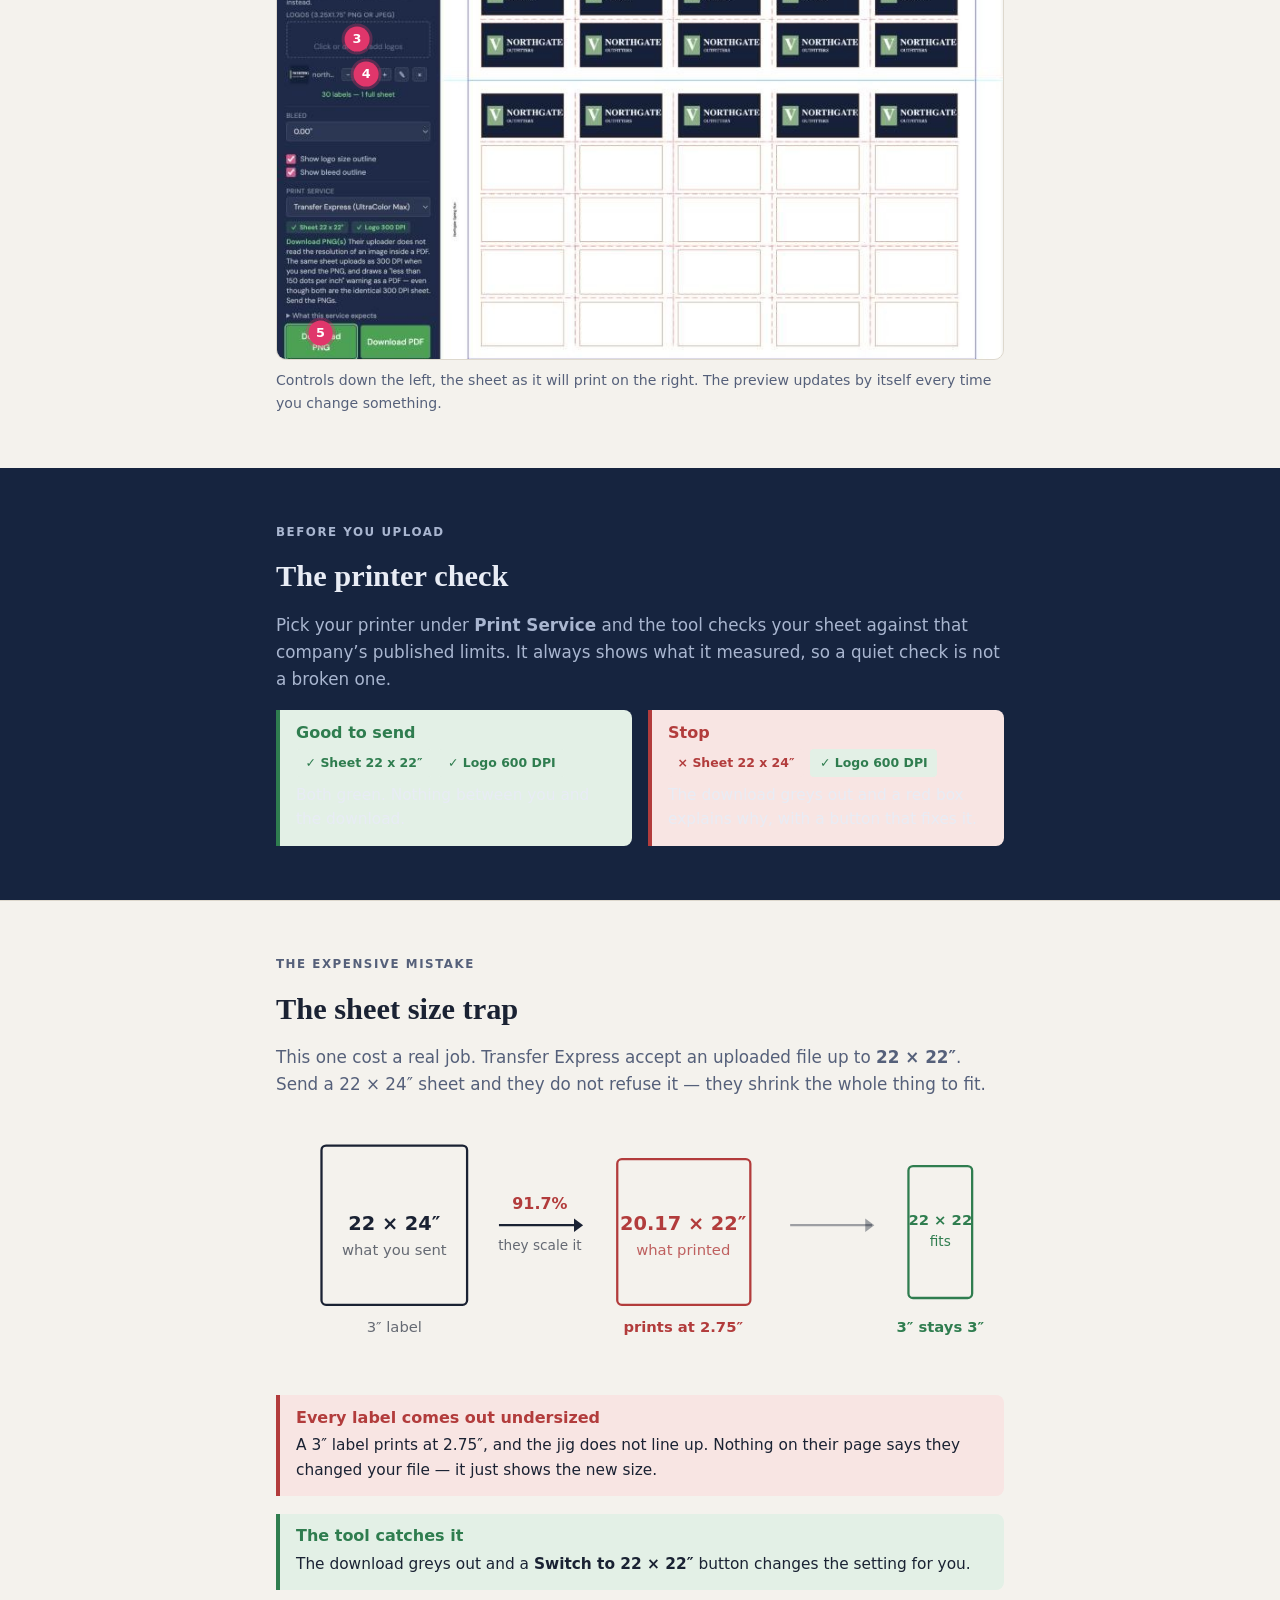
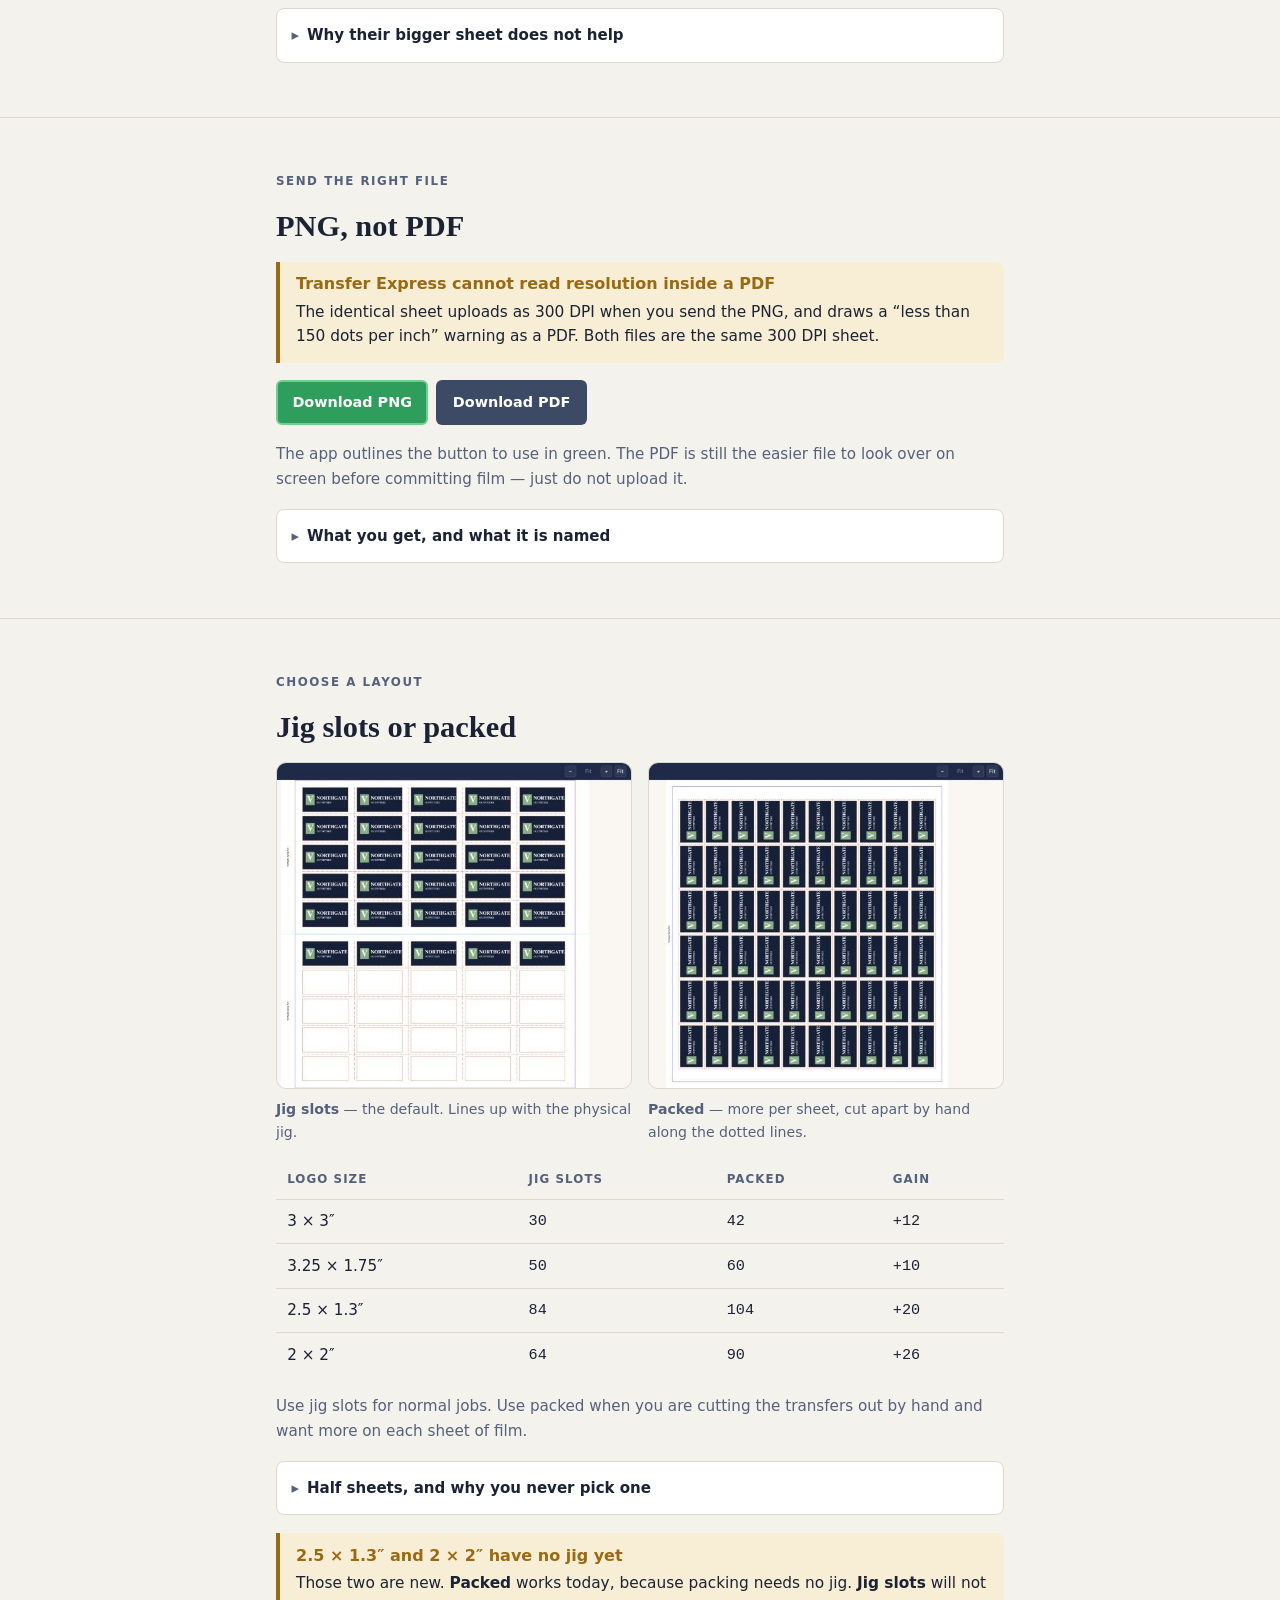
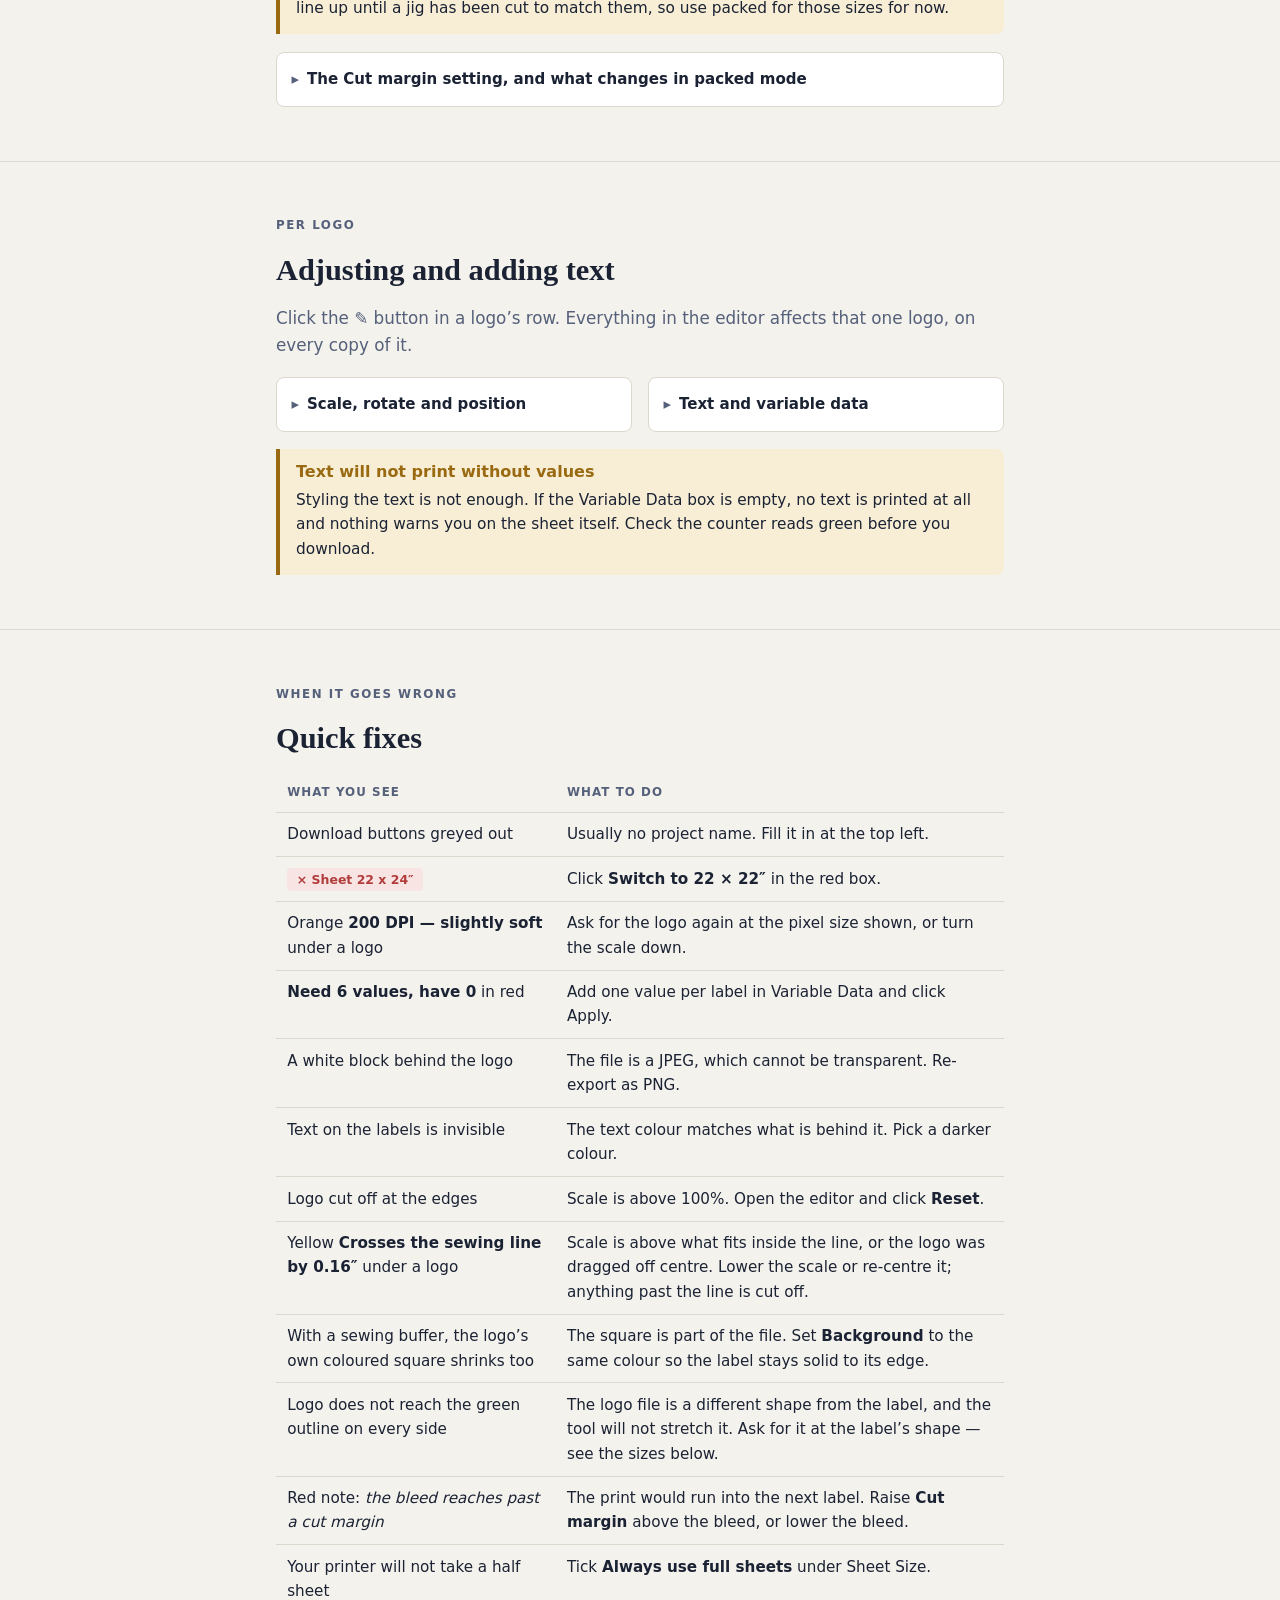
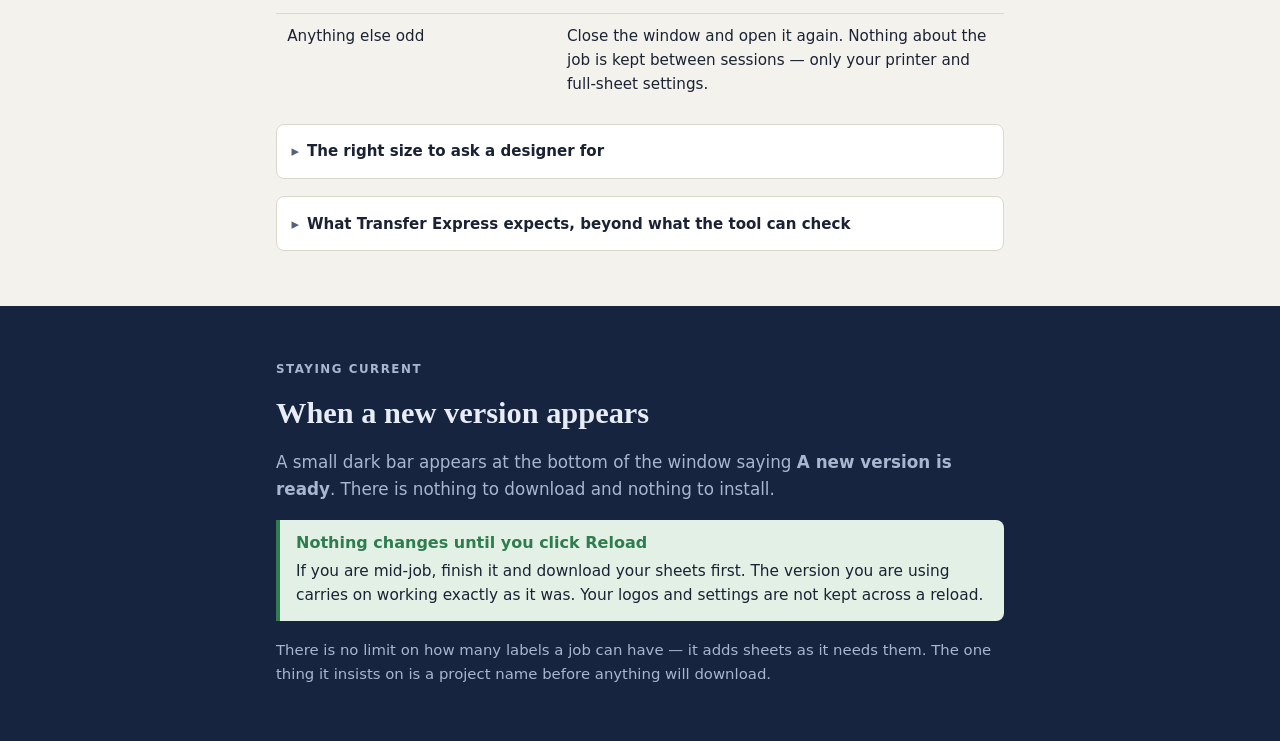
==== commit 52af5e70: "Update Heatpress transfer sheet app" ====
--- a/guide.html
+++ b/guide.html
@@ -477,8 +477,9 @@
           where the extra labels in the table come from.</p>
         <p><strong>Cut margin</strong> is how far each cut line sits from the edge
           of its label &mdash; the same on all four sides. Every piece you cut out is
-          the label plus that margin all round, which is the room the needle needs:
-          set it to <strong>0.25</strong> for a quarter-inch sewing buffer. The default,
+          the label plus that margin all round. That is film <em>outside</em> the
+          label; the band <em>inside</em> it that the stitching takes is the
+          <strong>Sewing buffer</strong>, set per logo in the editor. The default,
           0.125, packs exactly as the tool always has.</p>
         <p>Underneath, the tool tells you what the margin buys and how big each piece
           will be &mdash; <em>54 per sheet, 9&nbsp;&times;&nbsp;6, turned sideways. Each
@@ -521,6 +522,13 @@
             re-centres it. You can also drag it on the picture.</p>
           <p><strong>Background</strong> is transparent by default. Pick a colour to
             print a solid block behind the logo instead.</p>
+          <p><strong>Sewing buffer</strong> keeps the artwork out of the stitching.
+            Pick 3&nbsp;mm, 4&nbsp;mm or &frac14;&Prime; and the logo is fitted inside a
+            magenta line that far in from the label edge, and cut off at it; the
+            background colour still runs right to the edge. Tick <strong>Use on every
+            logo</strong> to set the whole job at once. A quarter inch costs the small
+            labels most: on a 2.5&nbsp;&times;&nbsp;1.3&Prime; it leaves under half the
+            label for artwork.</p>
         </div>
       </details>
       <details>
@@ -567,6 +575,12 @@
             <td>The text colour matches what is behind it. Pick a darker colour.</td></tr>
         <tr><td>Logo cut off at the edges</td>
             <td>Scale is above 100%. Open the editor and click <strong>Reset</strong>.</td></tr>
+        <tr><td>Yellow <strong>Crosses the sewing line by 0.16&Prime;</strong> under a logo</td>
+            <td>Scale is above what fits inside the line, or the logo was dragged off
+              centre. Lower the scale or re-centre it; anything past the line is cut off.</td></tr>
+        <tr><td>With a sewing buffer, the logo&rsquo;s own coloured square shrinks too</td>
+            <td>The square is part of the file. Set <strong>Background</strong> to the same
+              colour so the label stays solid to its edge.</td></tr>
         <tr><td>Logo does not reach the green outline on every side</td>
             <td>The logo file is a different shape from the label, and the tool will
               not stretch it. Ask for it at the label&rsquo;s shape &mdash; see the sizes
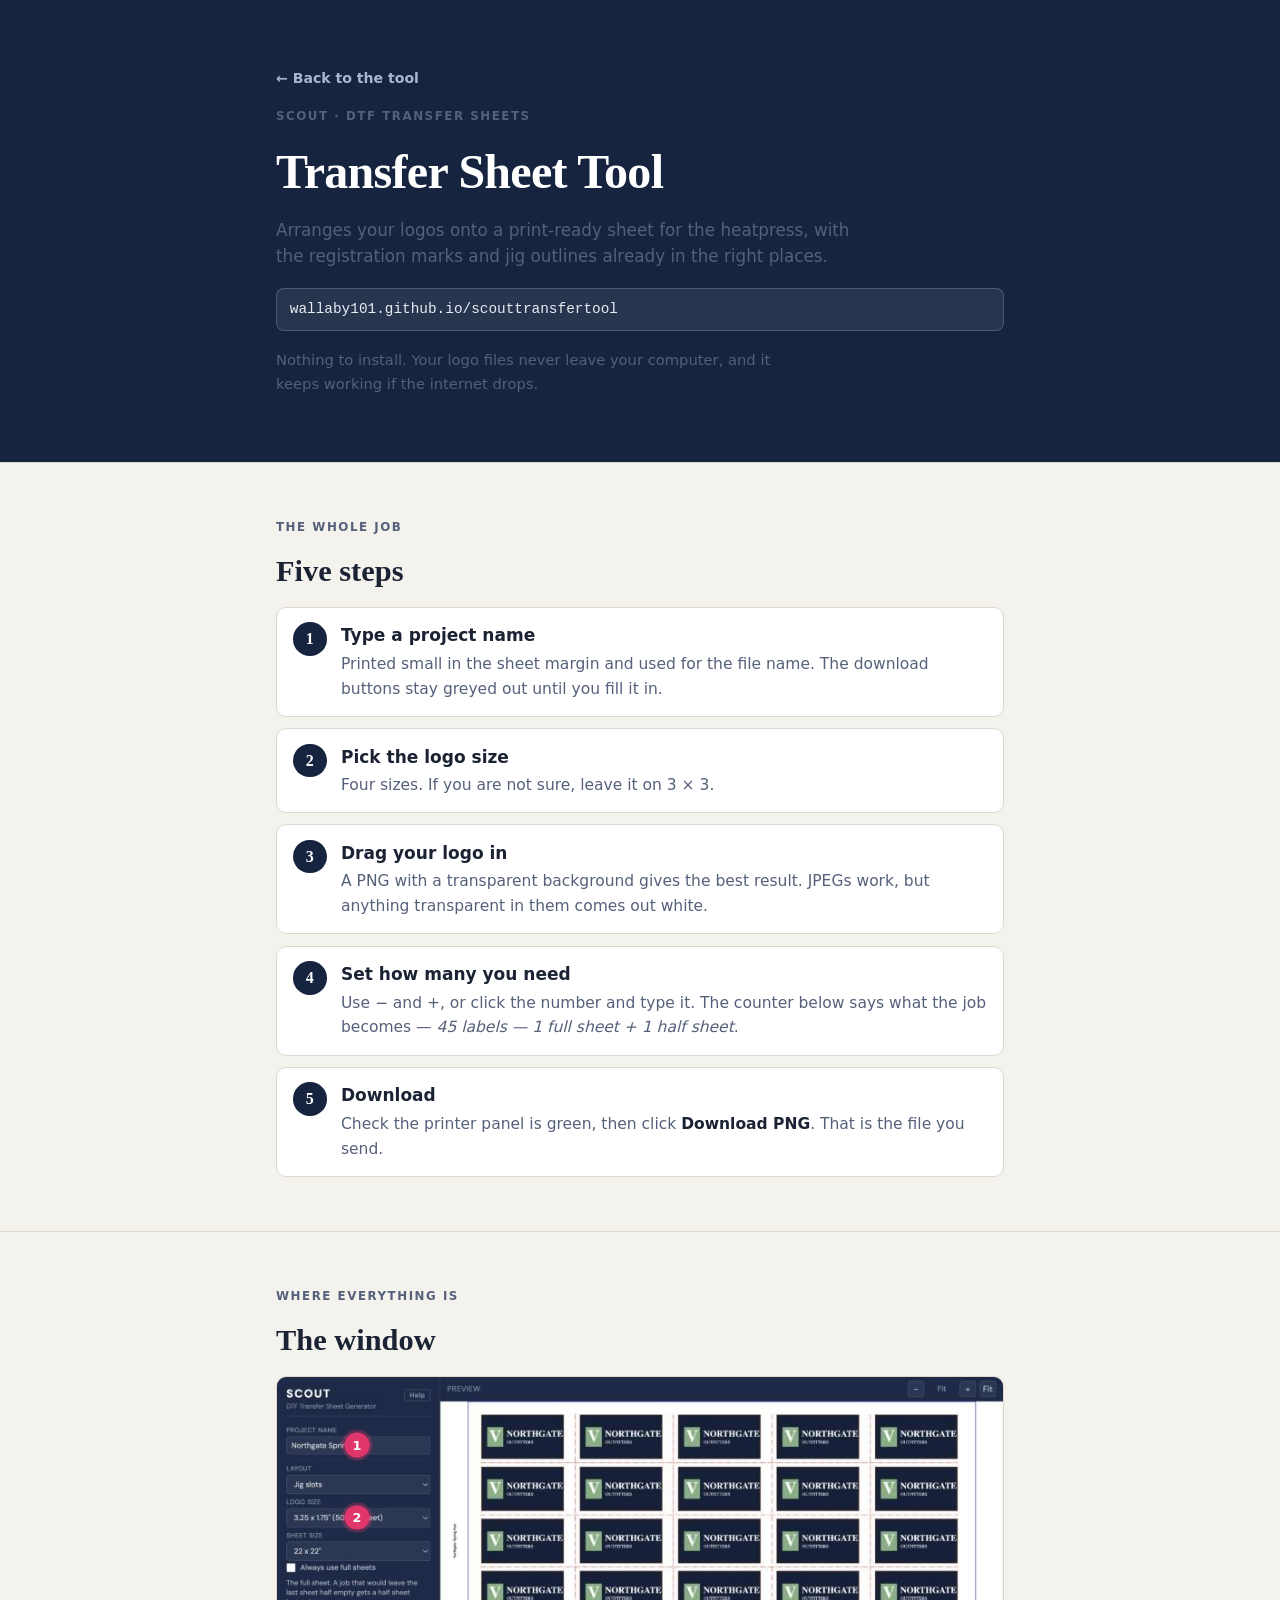
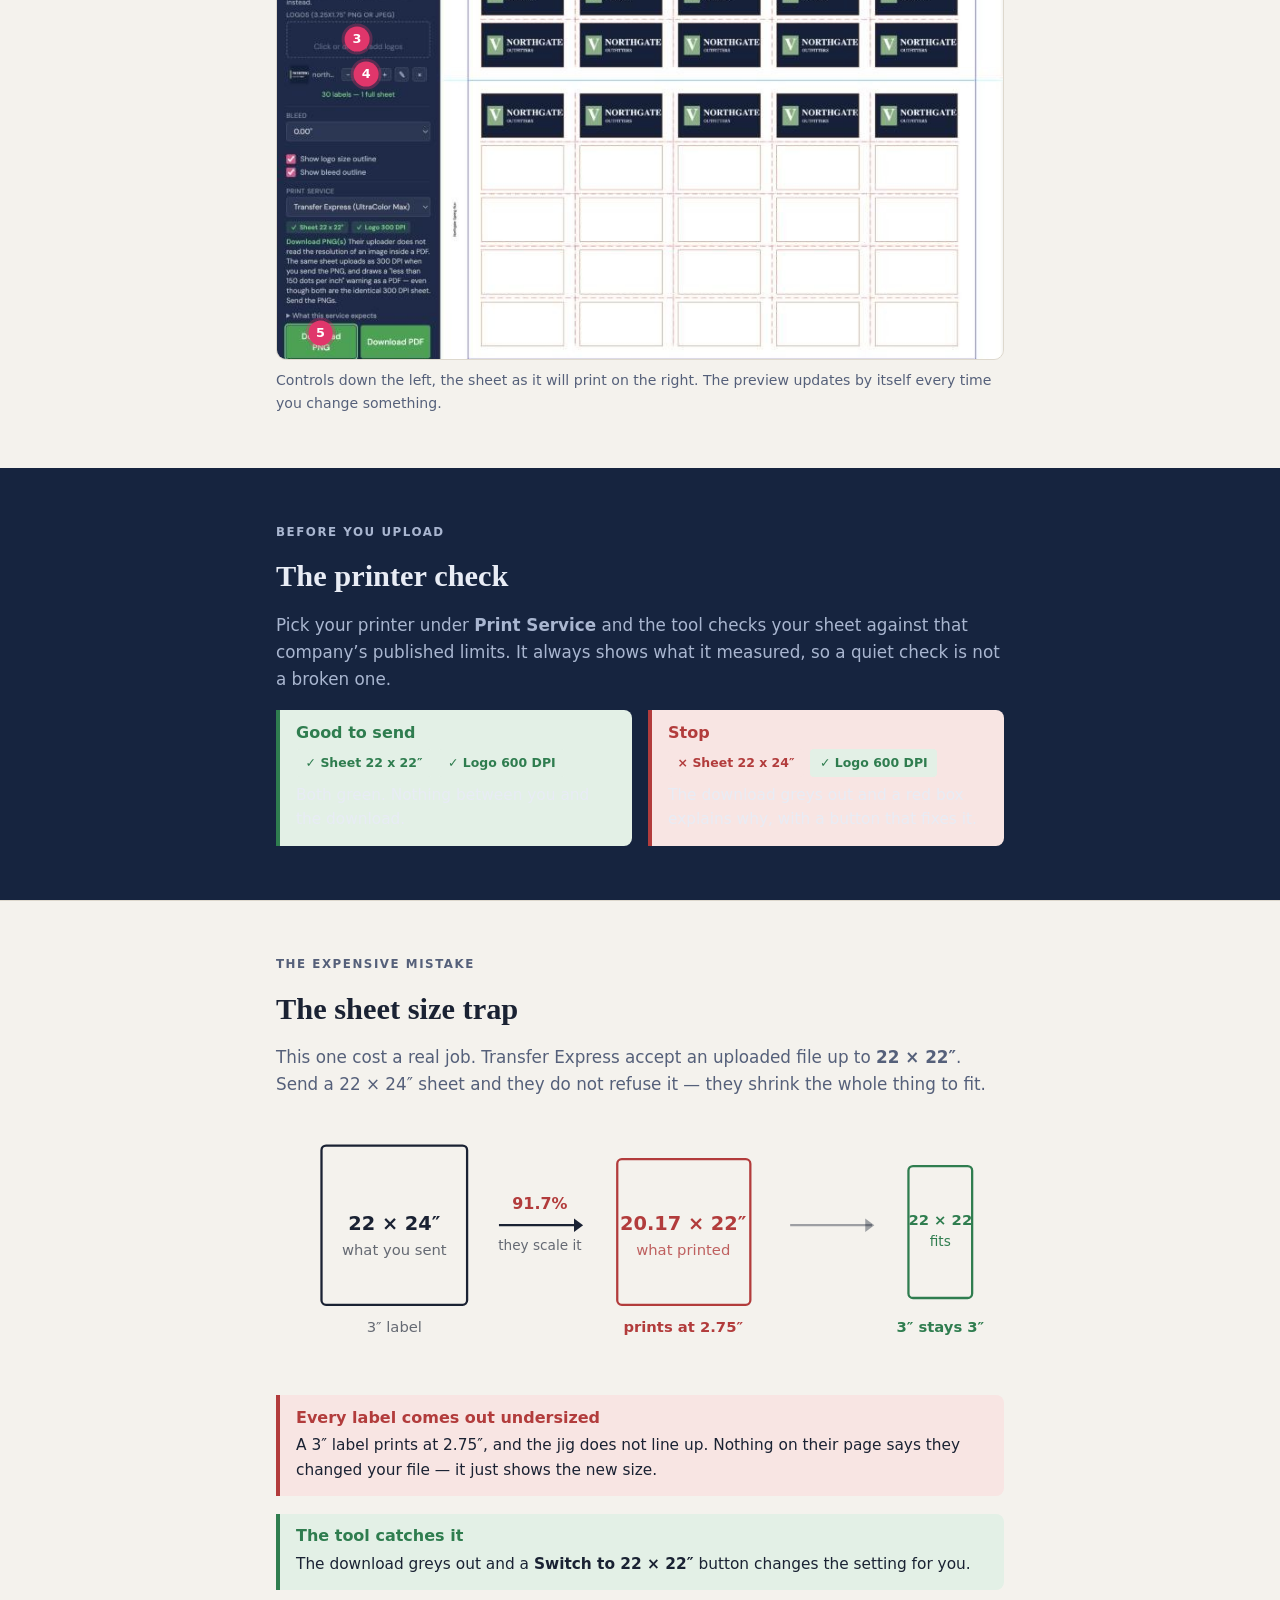
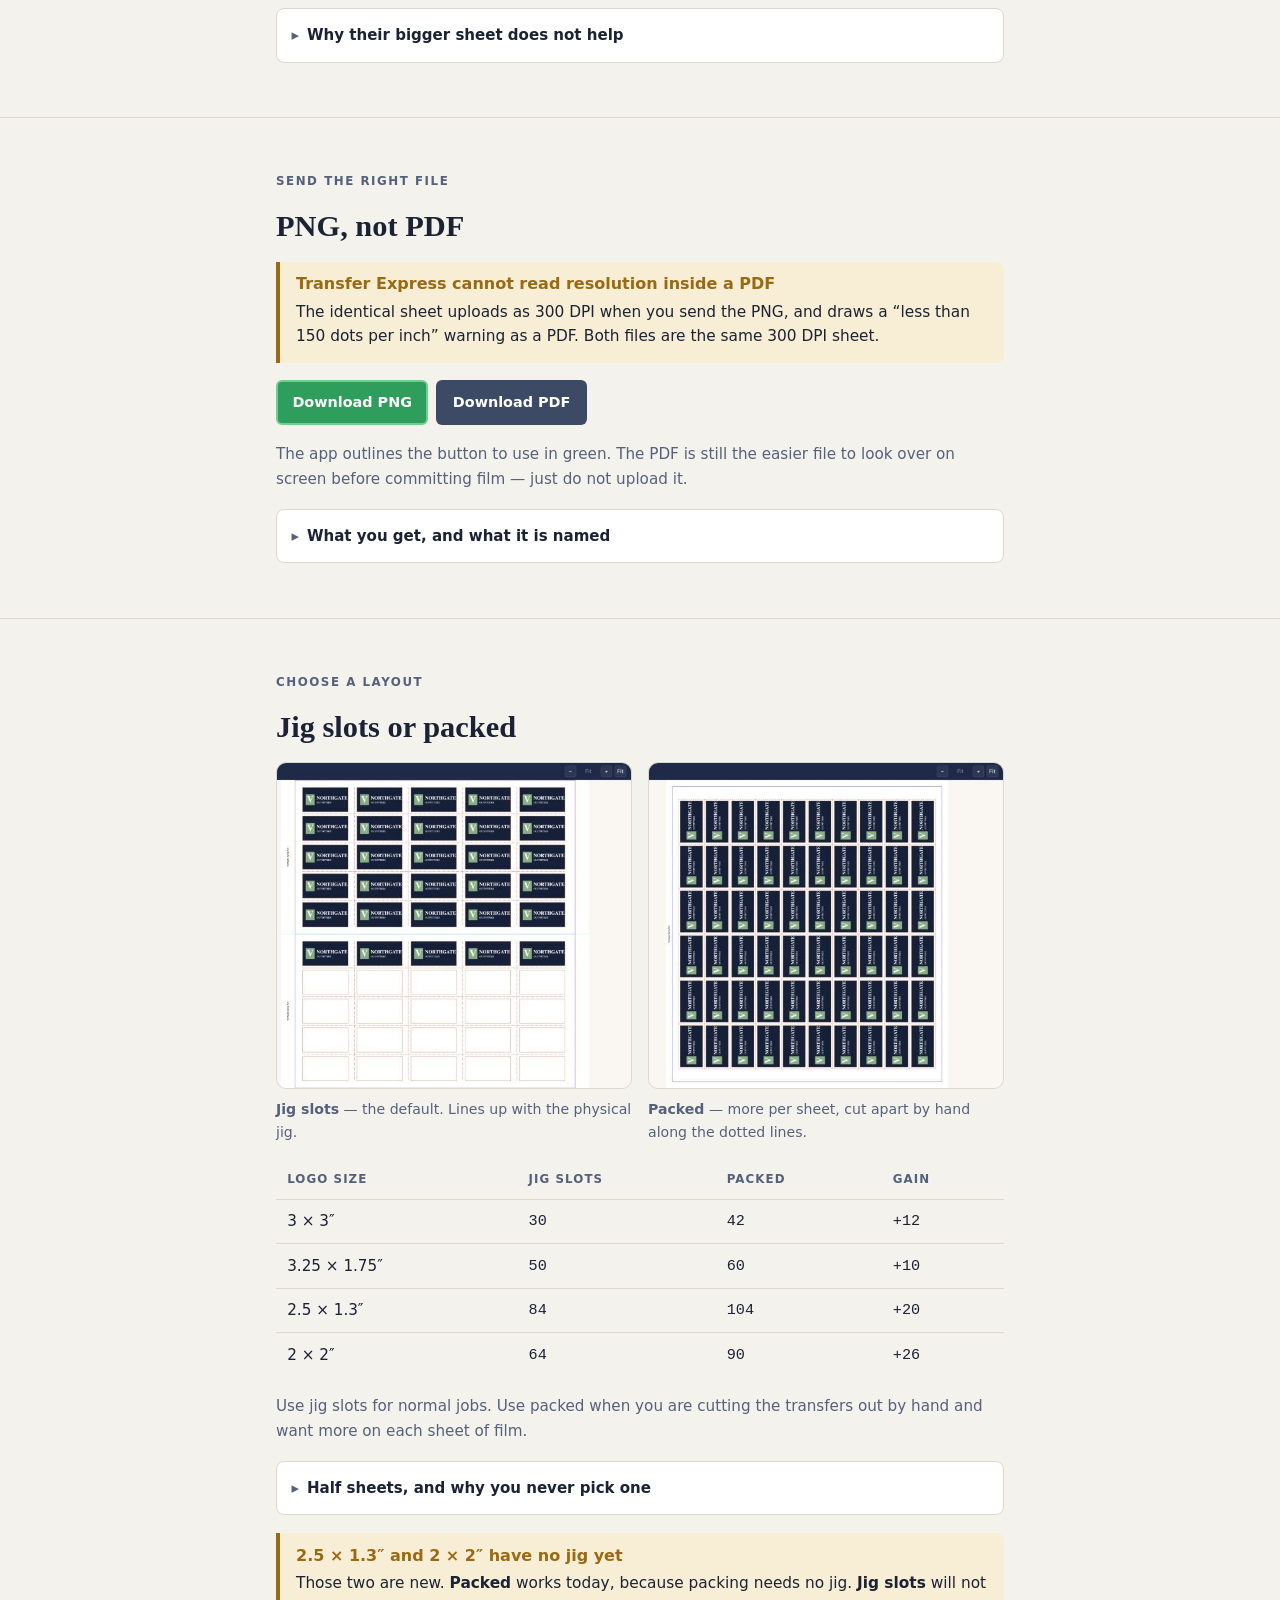
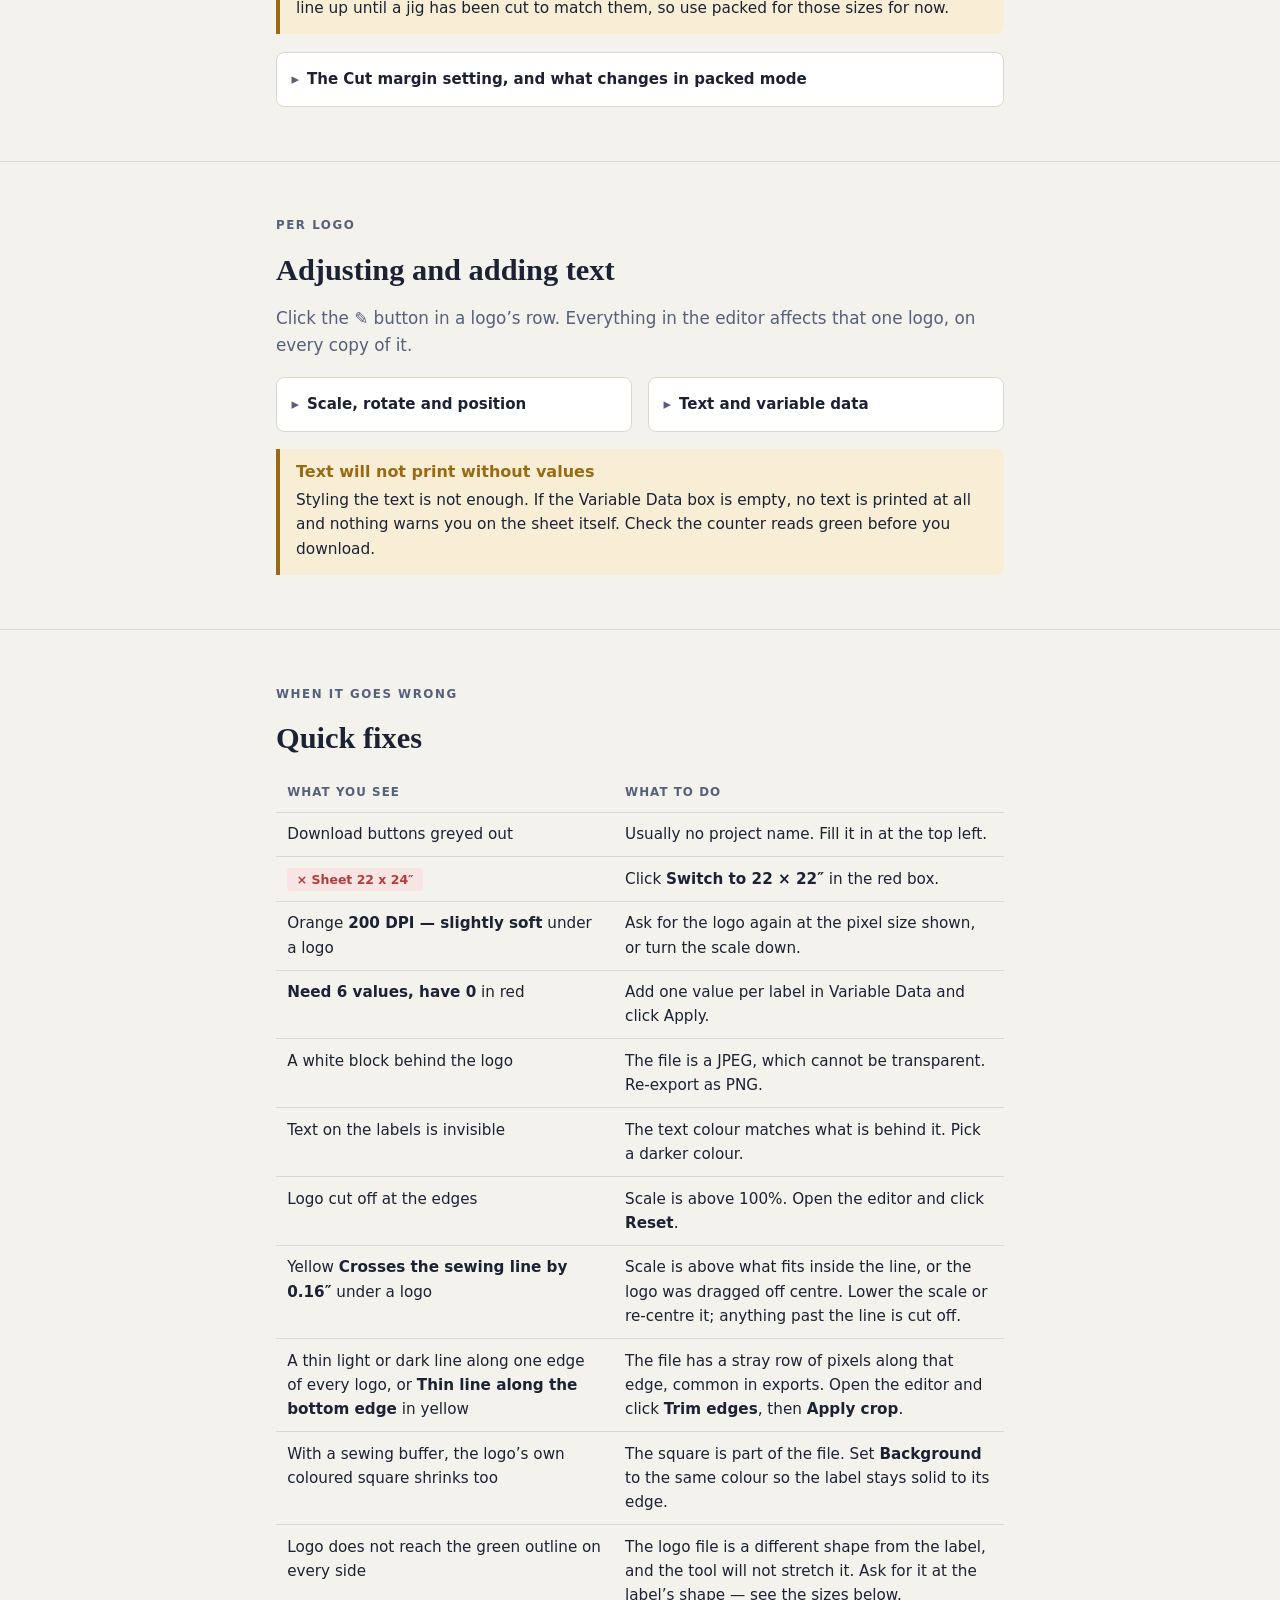
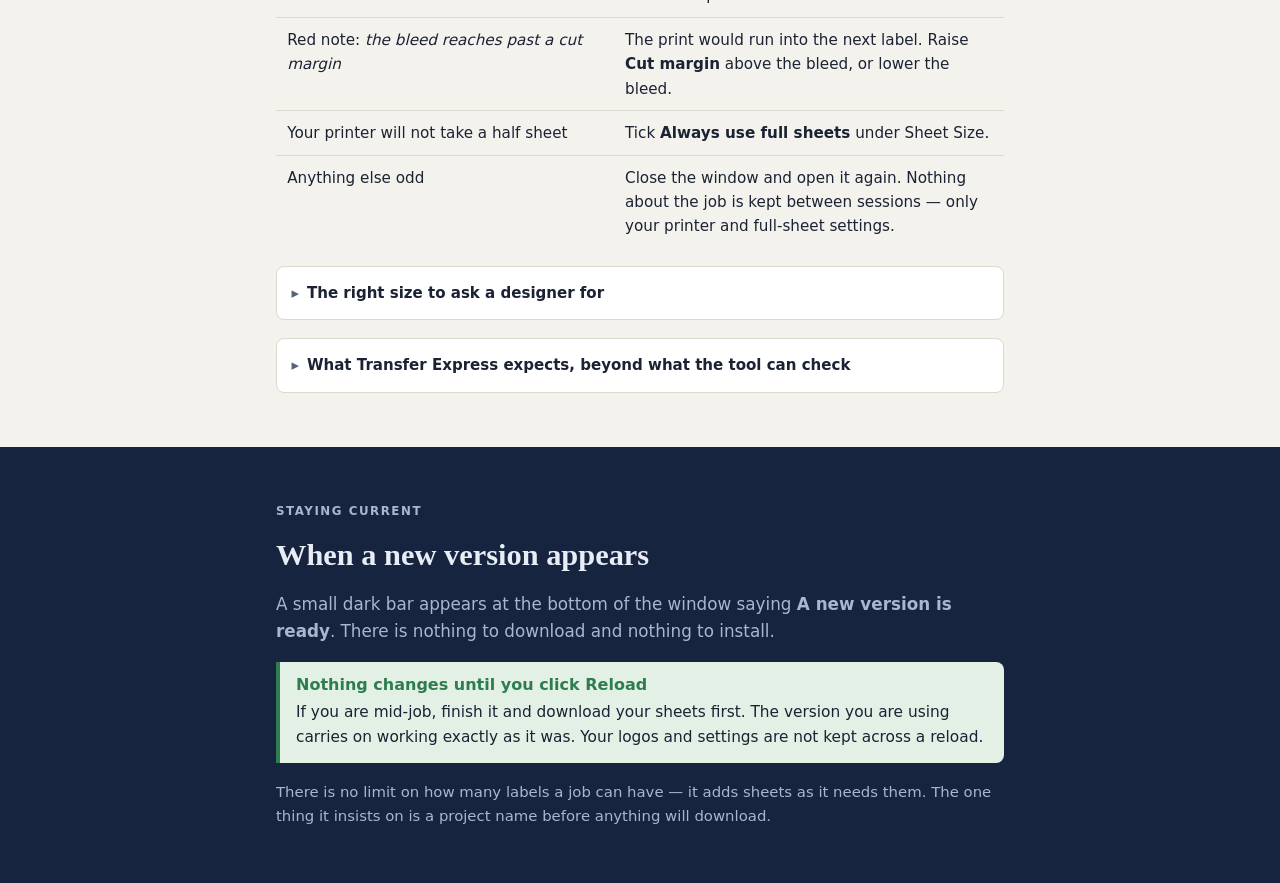
==== commit 3fa9ea5e: "Update Heatpress transfer sheet app" ====
--- a/guide.html
+++ b/guide.html
@@ -520,6 +520,12 @@
             always re-fitted after turning, so nothing is cut off.</p>
           <p><strong>The six arrows</strong> push the logo to an edge; the dot
             re-centres it. You can also drag it on the picture.</p>
+          <p><strong>Image</strong> &mdash; <strong>Crop&hellip;</strong> shows the whole
+            file with a box you drag to keep part of it. <strong>Trim edges</strong> finds
+            empty margins and stray thin lines along the edges for you, and shows the box
+            before you apply it. The panel shows what the artwork will print at, and its
+            DPI: trimming a margin makes the logo bigger, which lowers the DPI. The file
+            itself is never changed, so <strong>Undo crop</strong> always works.</p>
           <p><strong>Background</strong> is transparent by default. Pick a colour to
             print a solid block behind the logo instead.</p>
           <p><strong>Sewing buffer</strong> keeps the artwork out of the stitching.
@@ -578,6 +584,11 @@
         <tr><td>Yellow <strong>Crosses the sewing line by 0.16&Prime;</strong> under a logo</td>
             <td>Scale is above what fits inside the line, or the logo was dragged off
               centre. Lower the scale or re-centre it; anything past the line is cut off.</td></tr>
+        <tr><td>A thin light or dark line along one edge of every logo, or
+              <strong>Thin line along the bottom edge</strong> in yellow</td>
+            <td>The file has a stray row of pixels along that edge, common in exports.
+              Open the editor and click <strong>Trim edges</strong>, then
+              <strong>Apply crop</strong>.</td></tr>
         <tr><td>With a sewing buffer, the logo&rsquo;s own coloured square shrinks too</td>
             <td>The square is part of the file. Set <strong>Background</strong> to the same
               colour so the label stays solid to its edge.</td></tr>
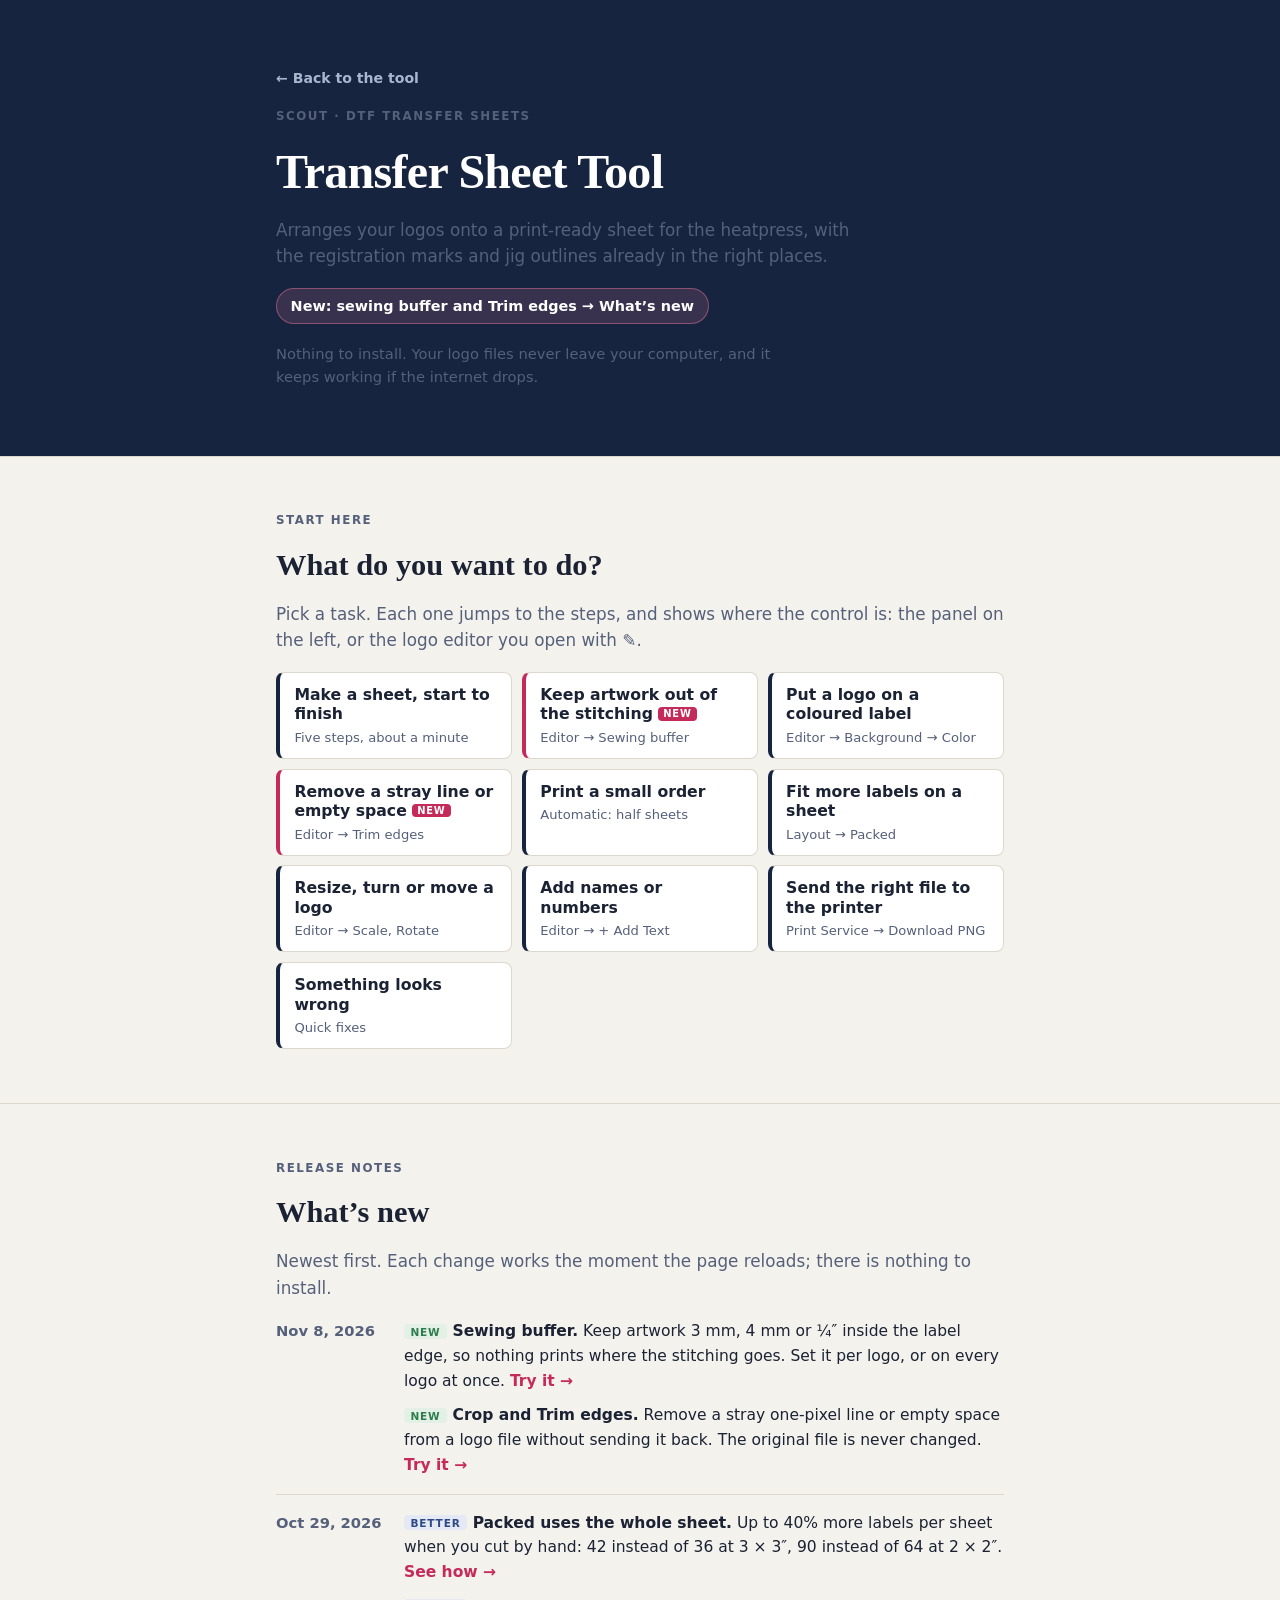
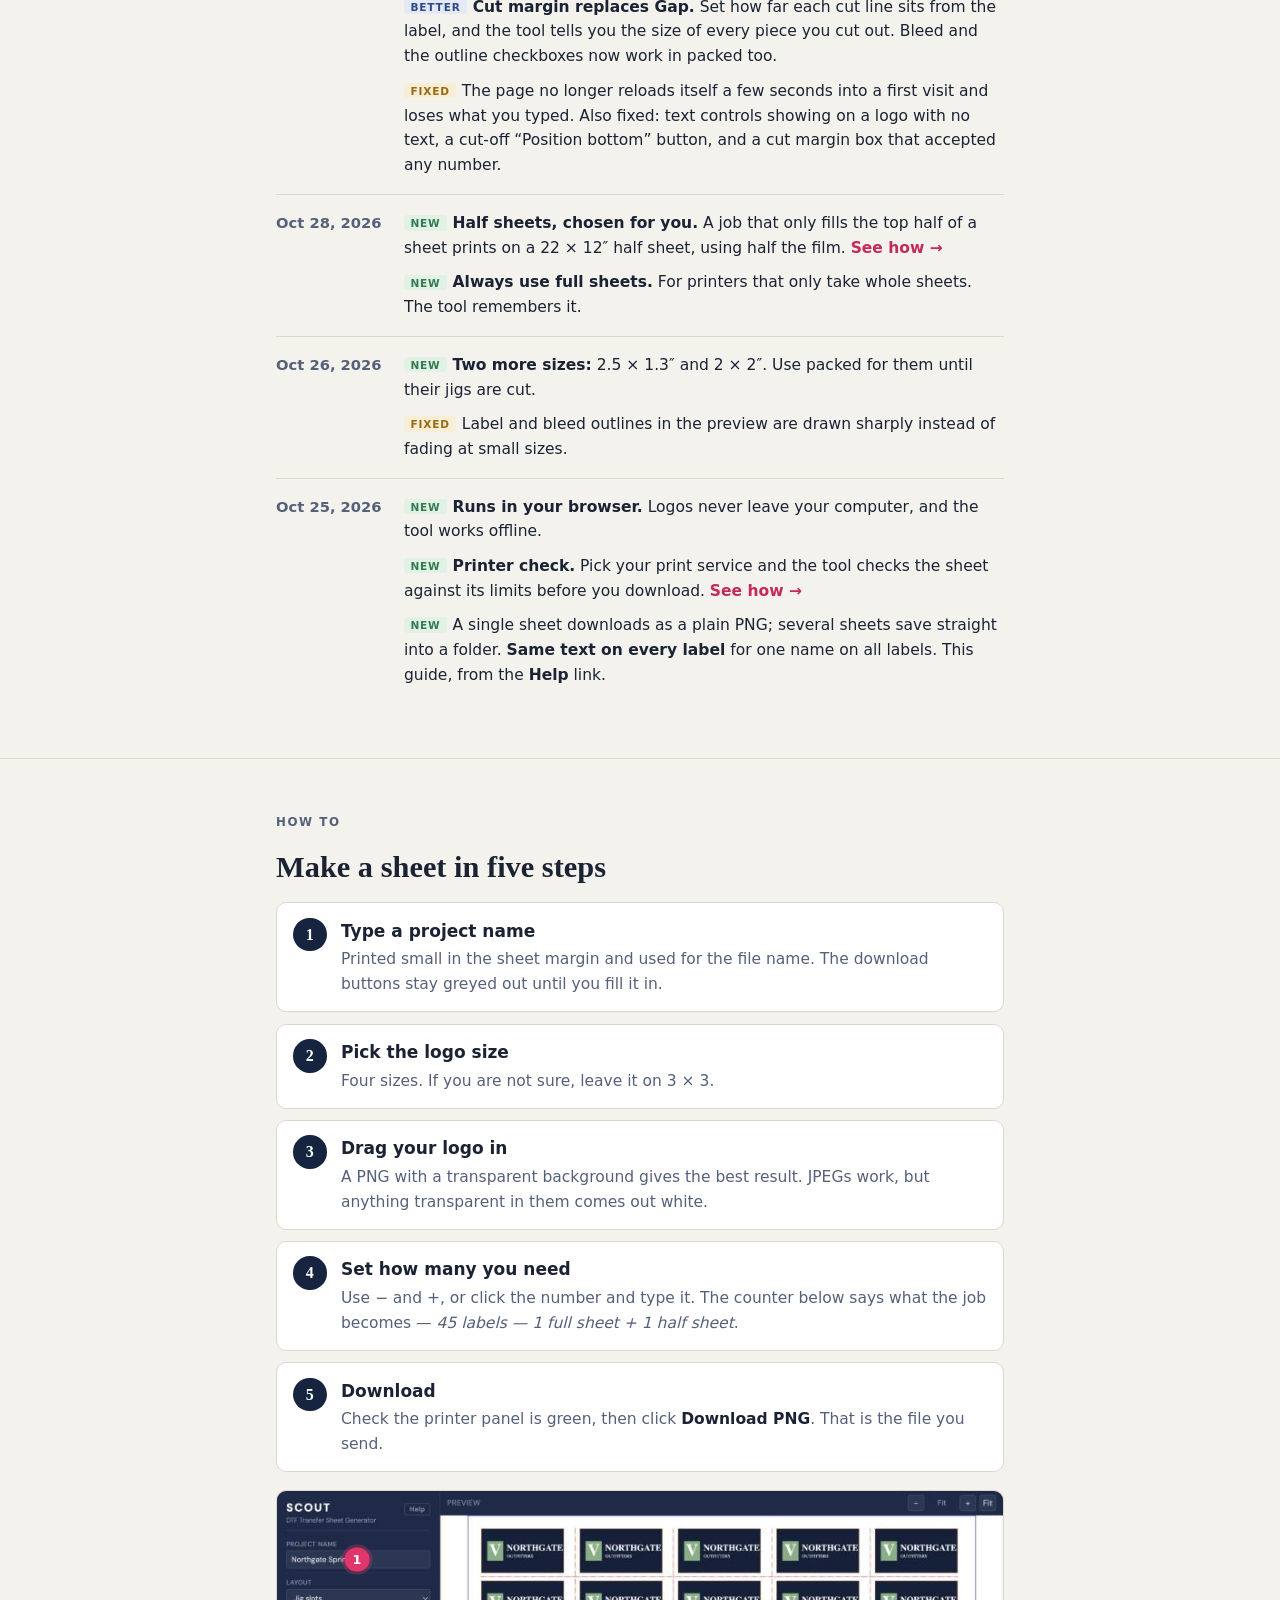
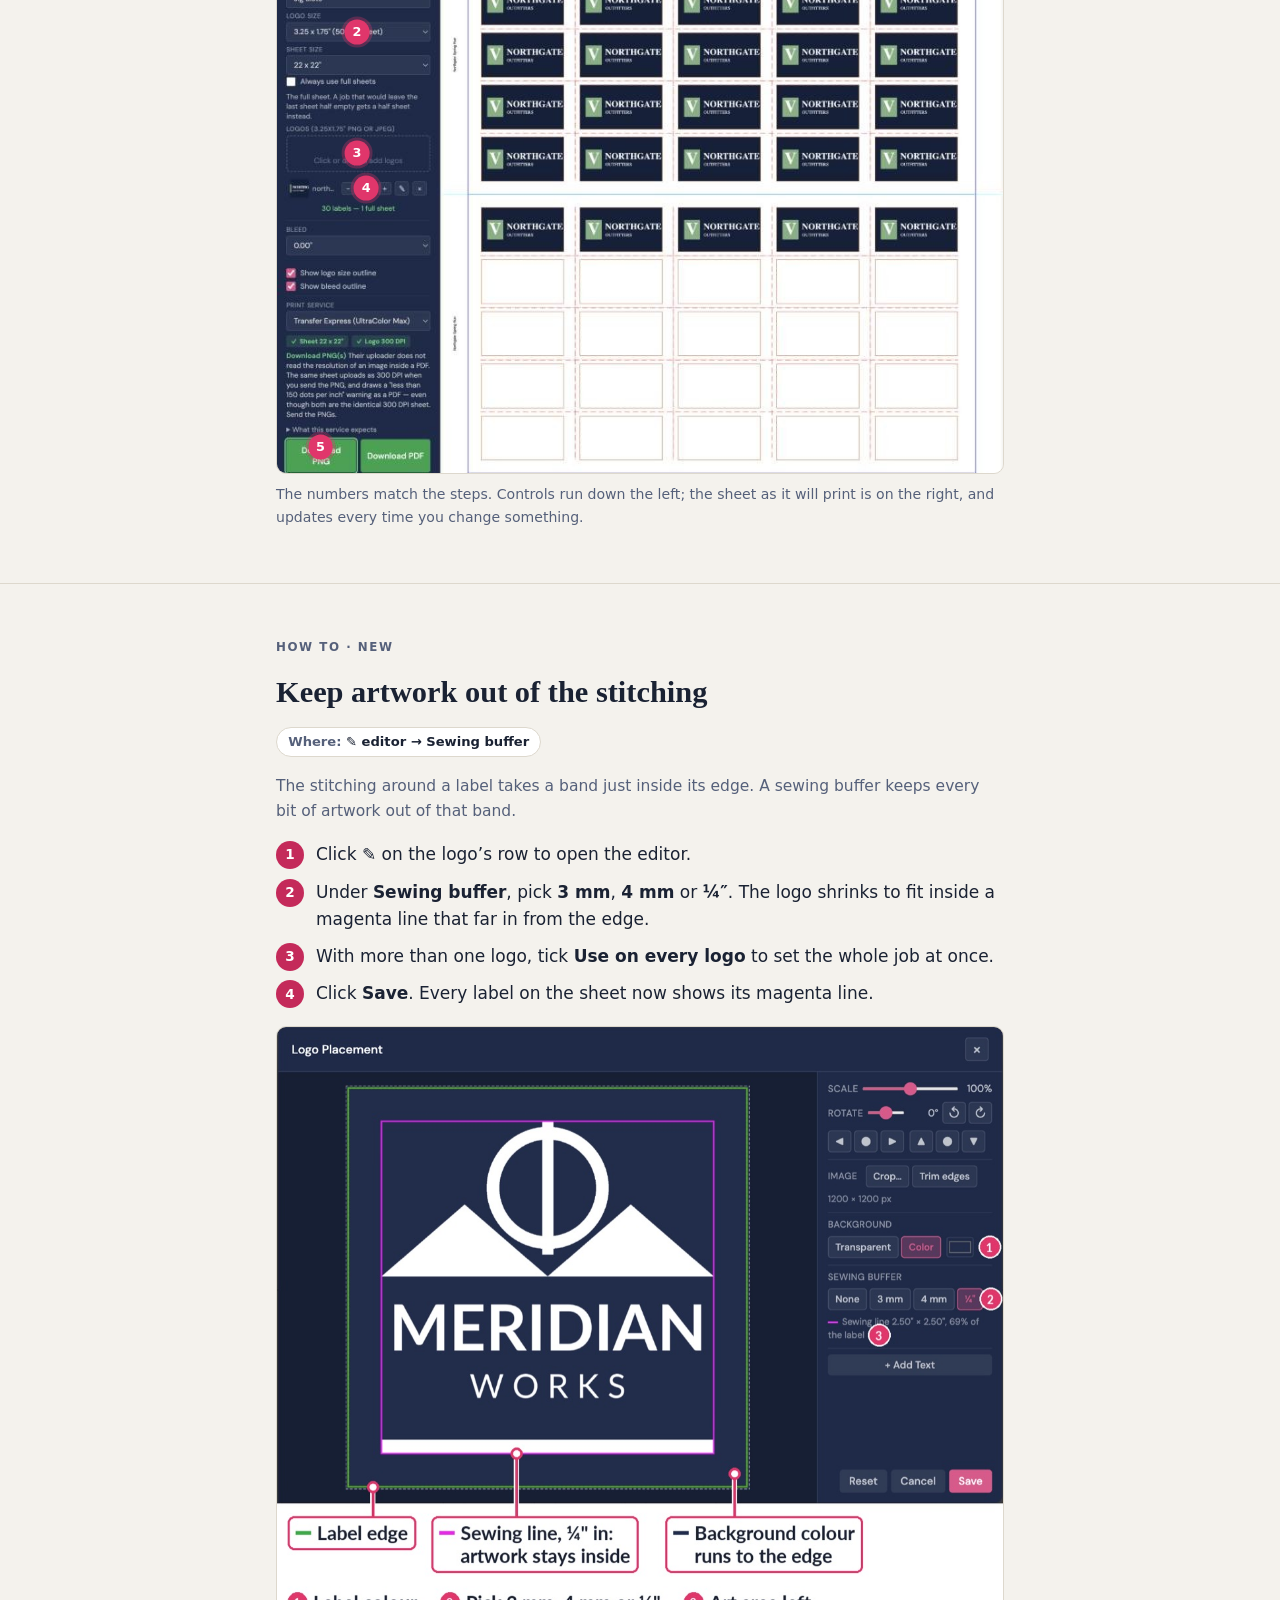
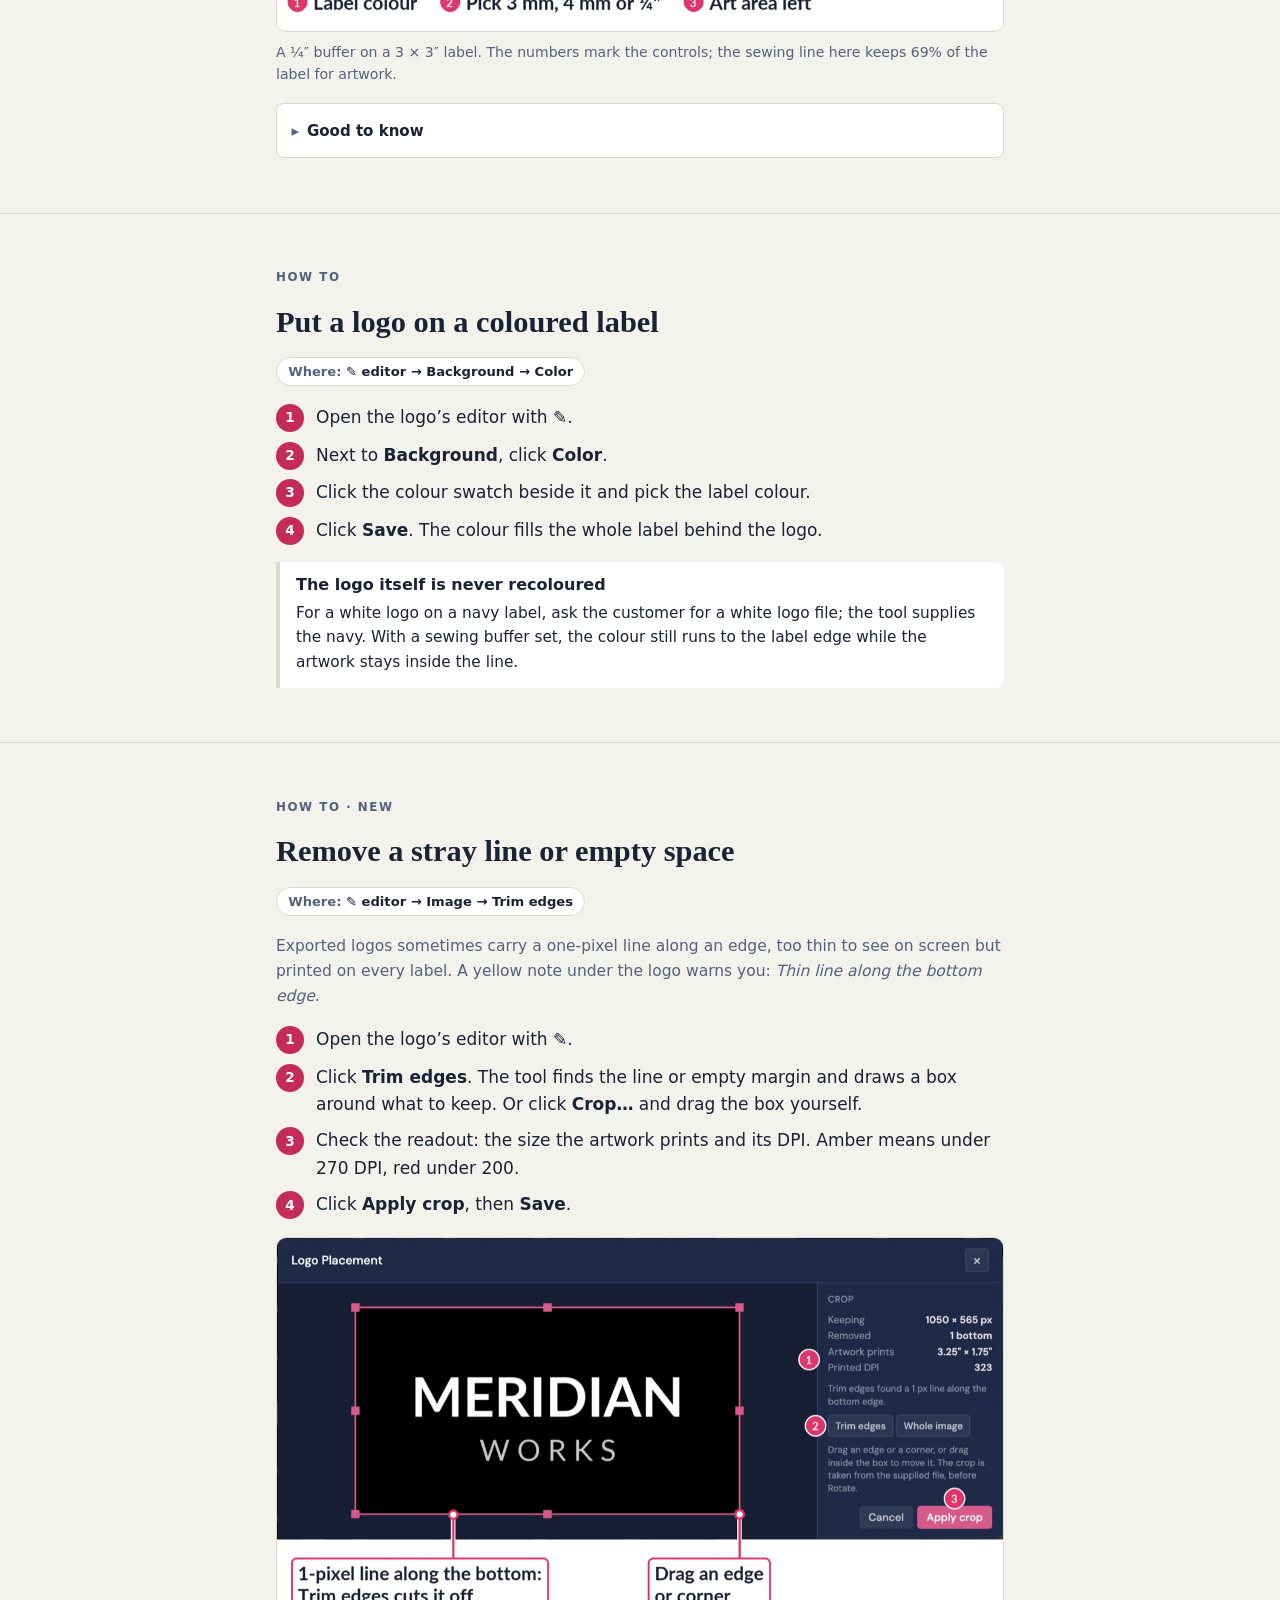
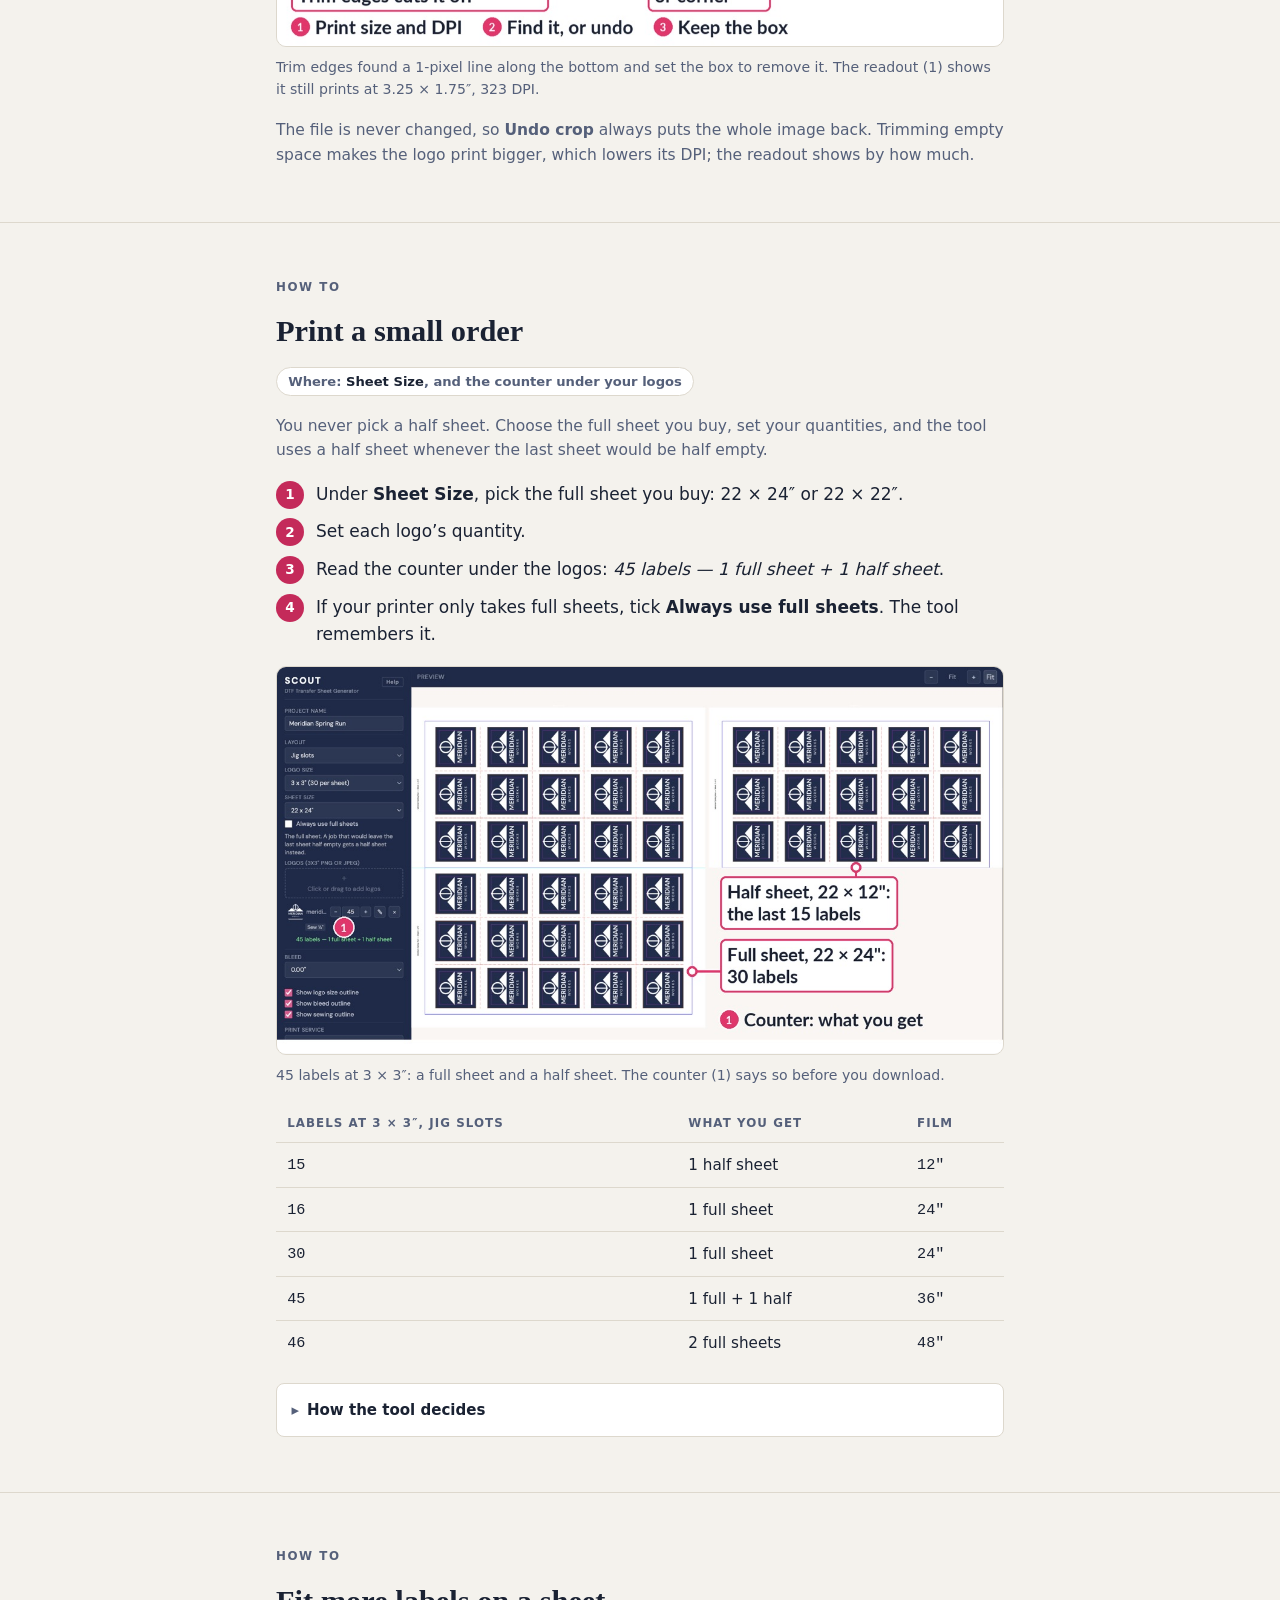
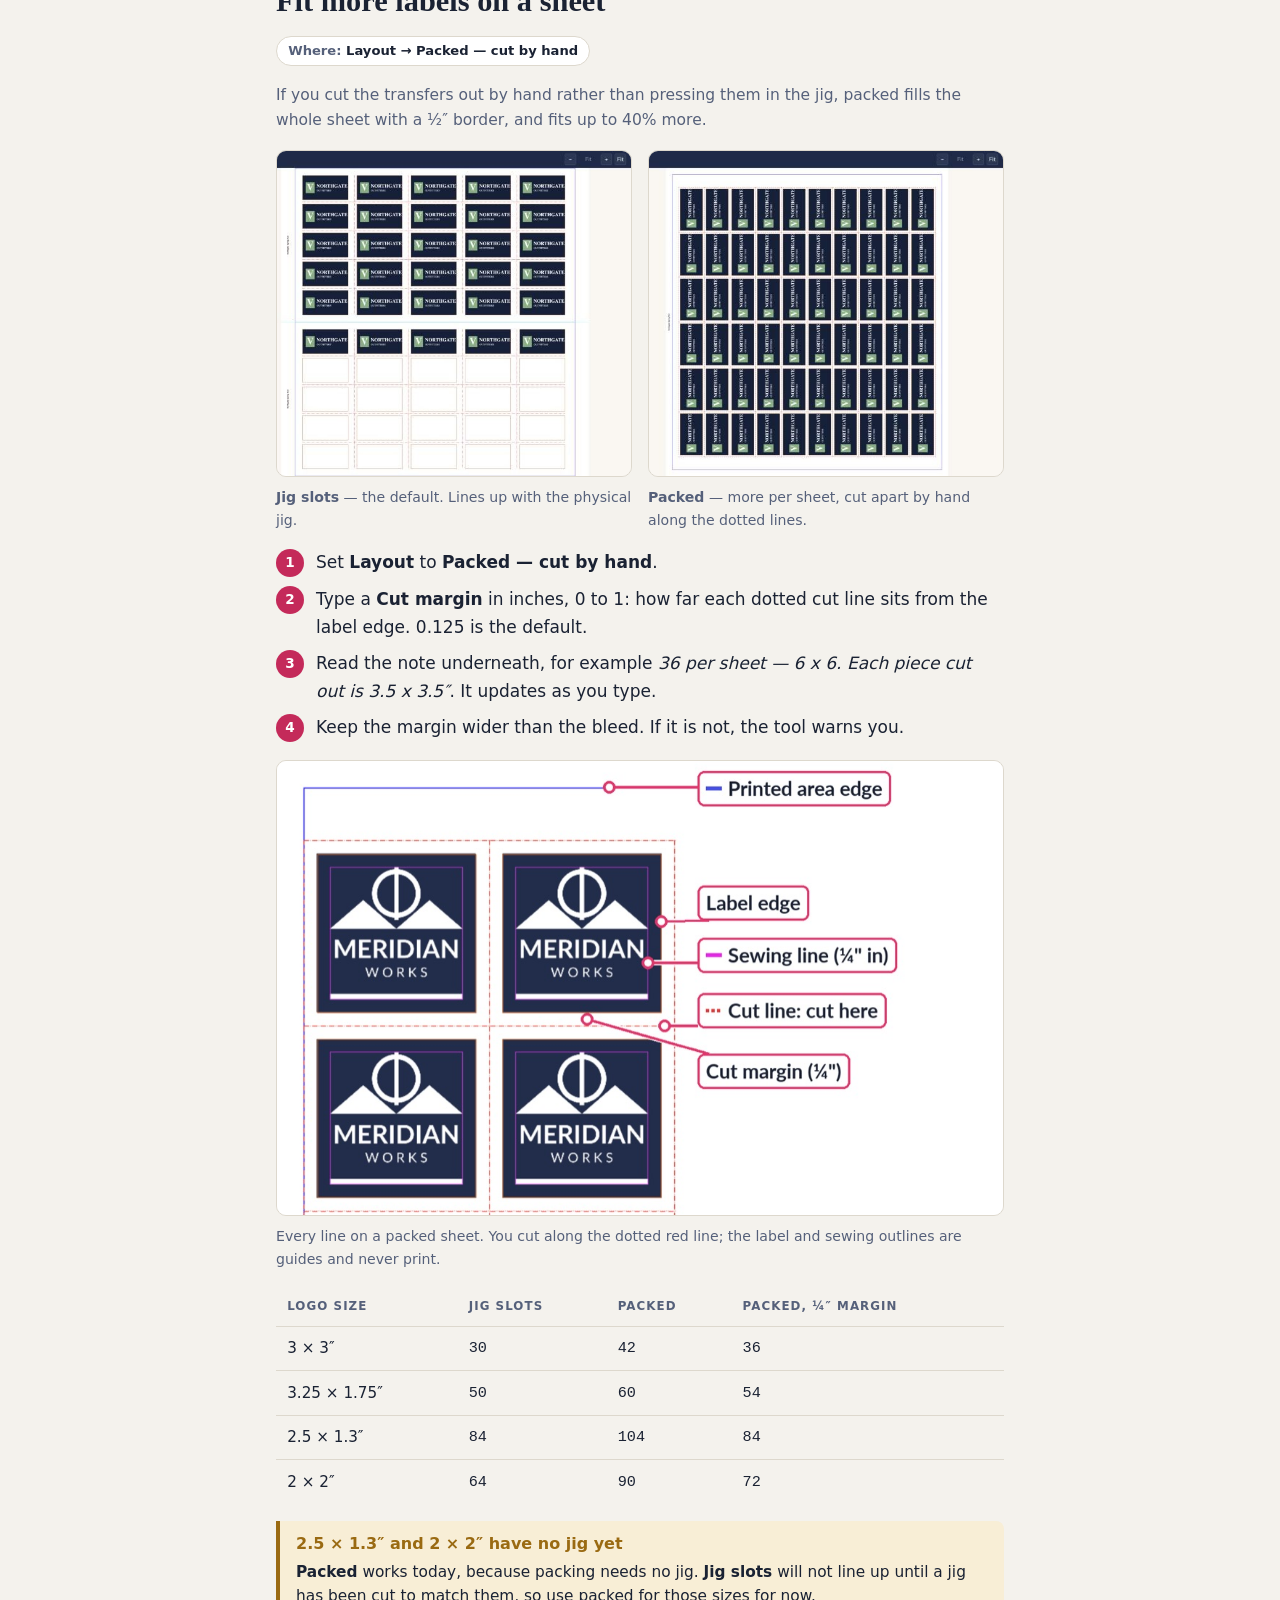
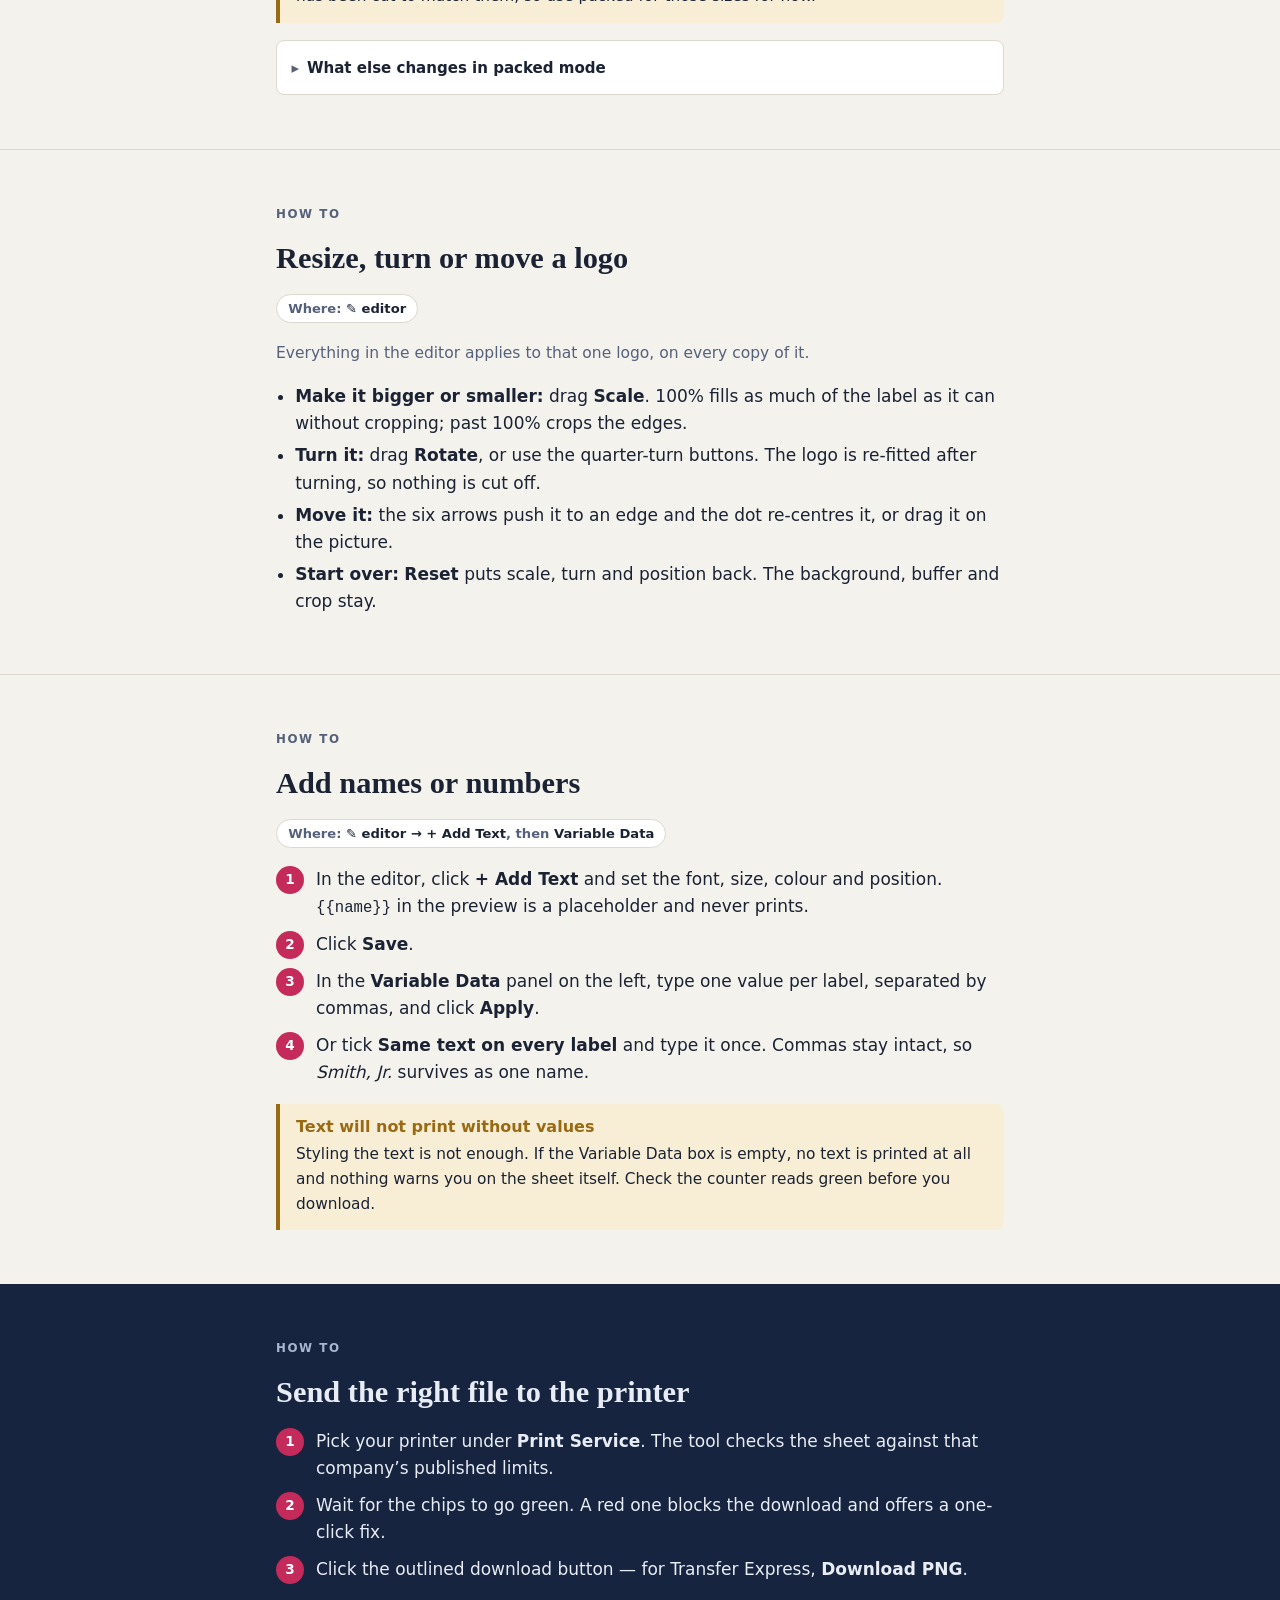
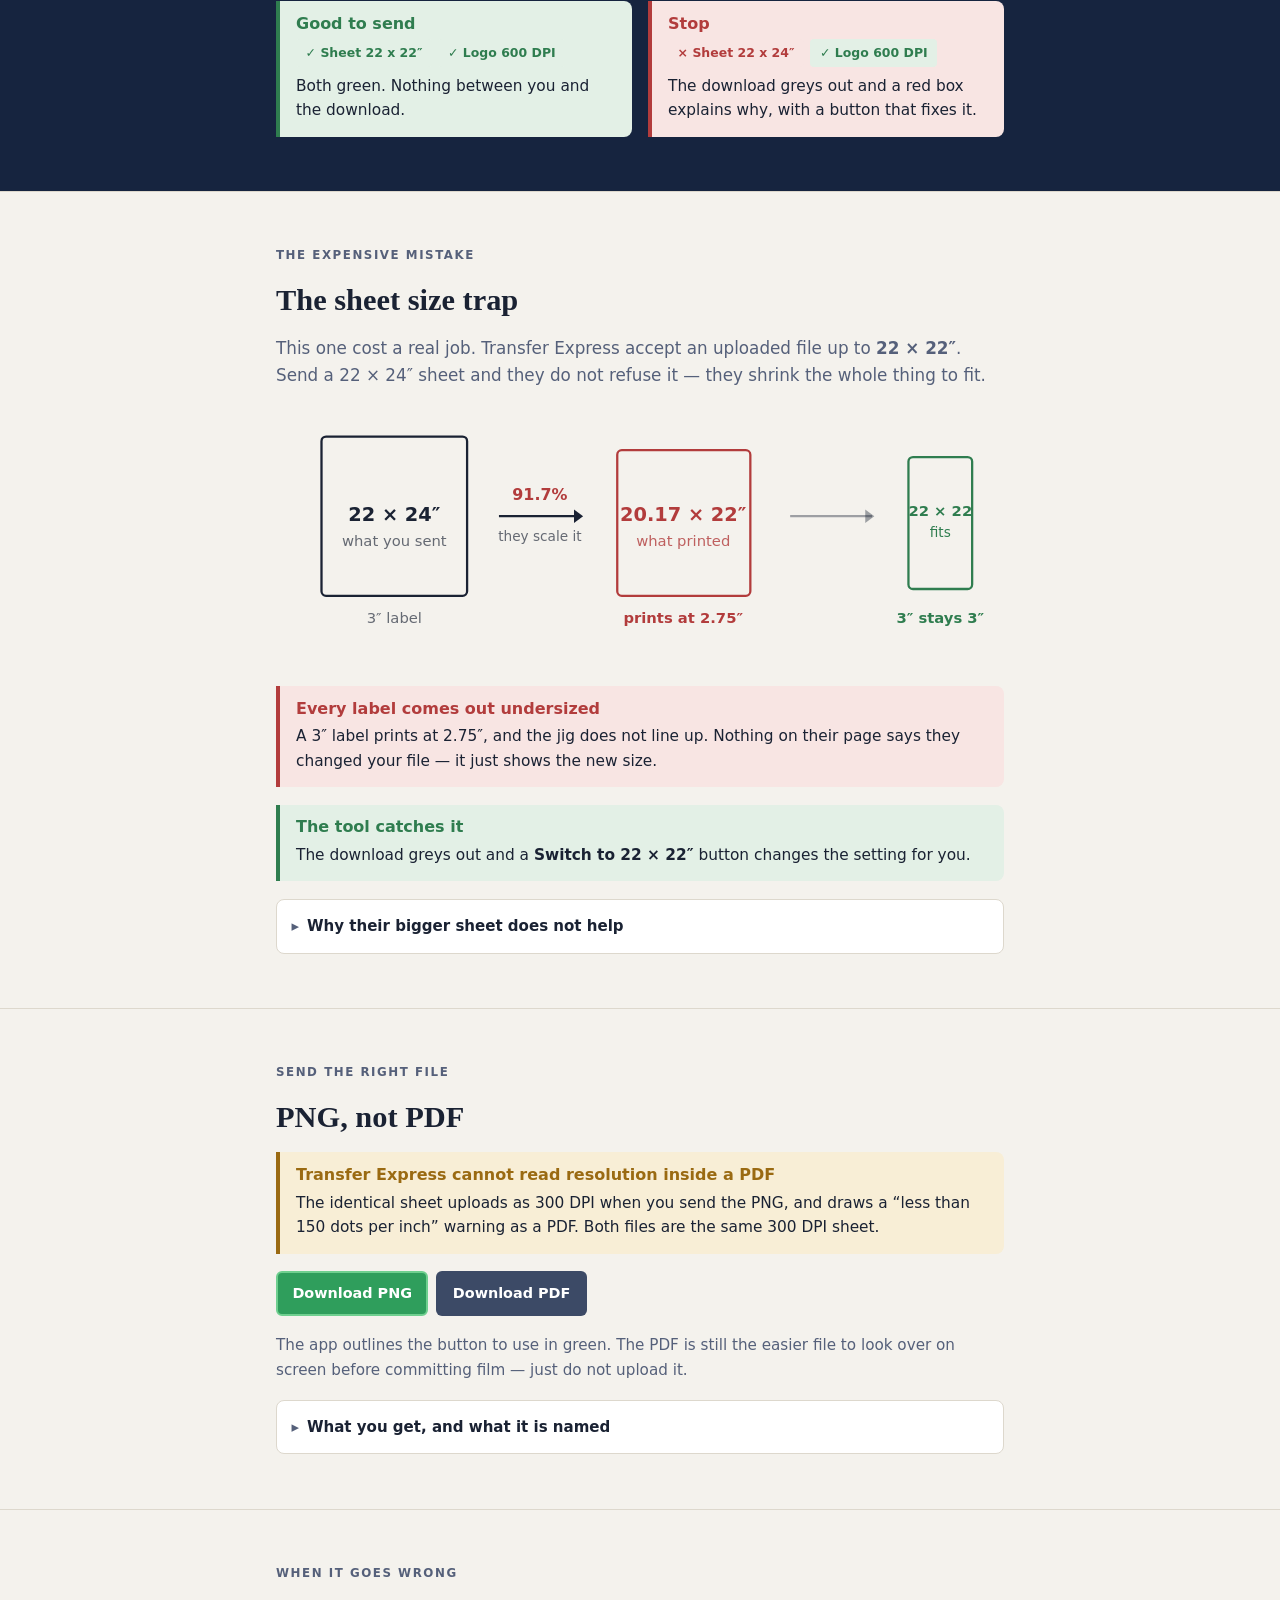
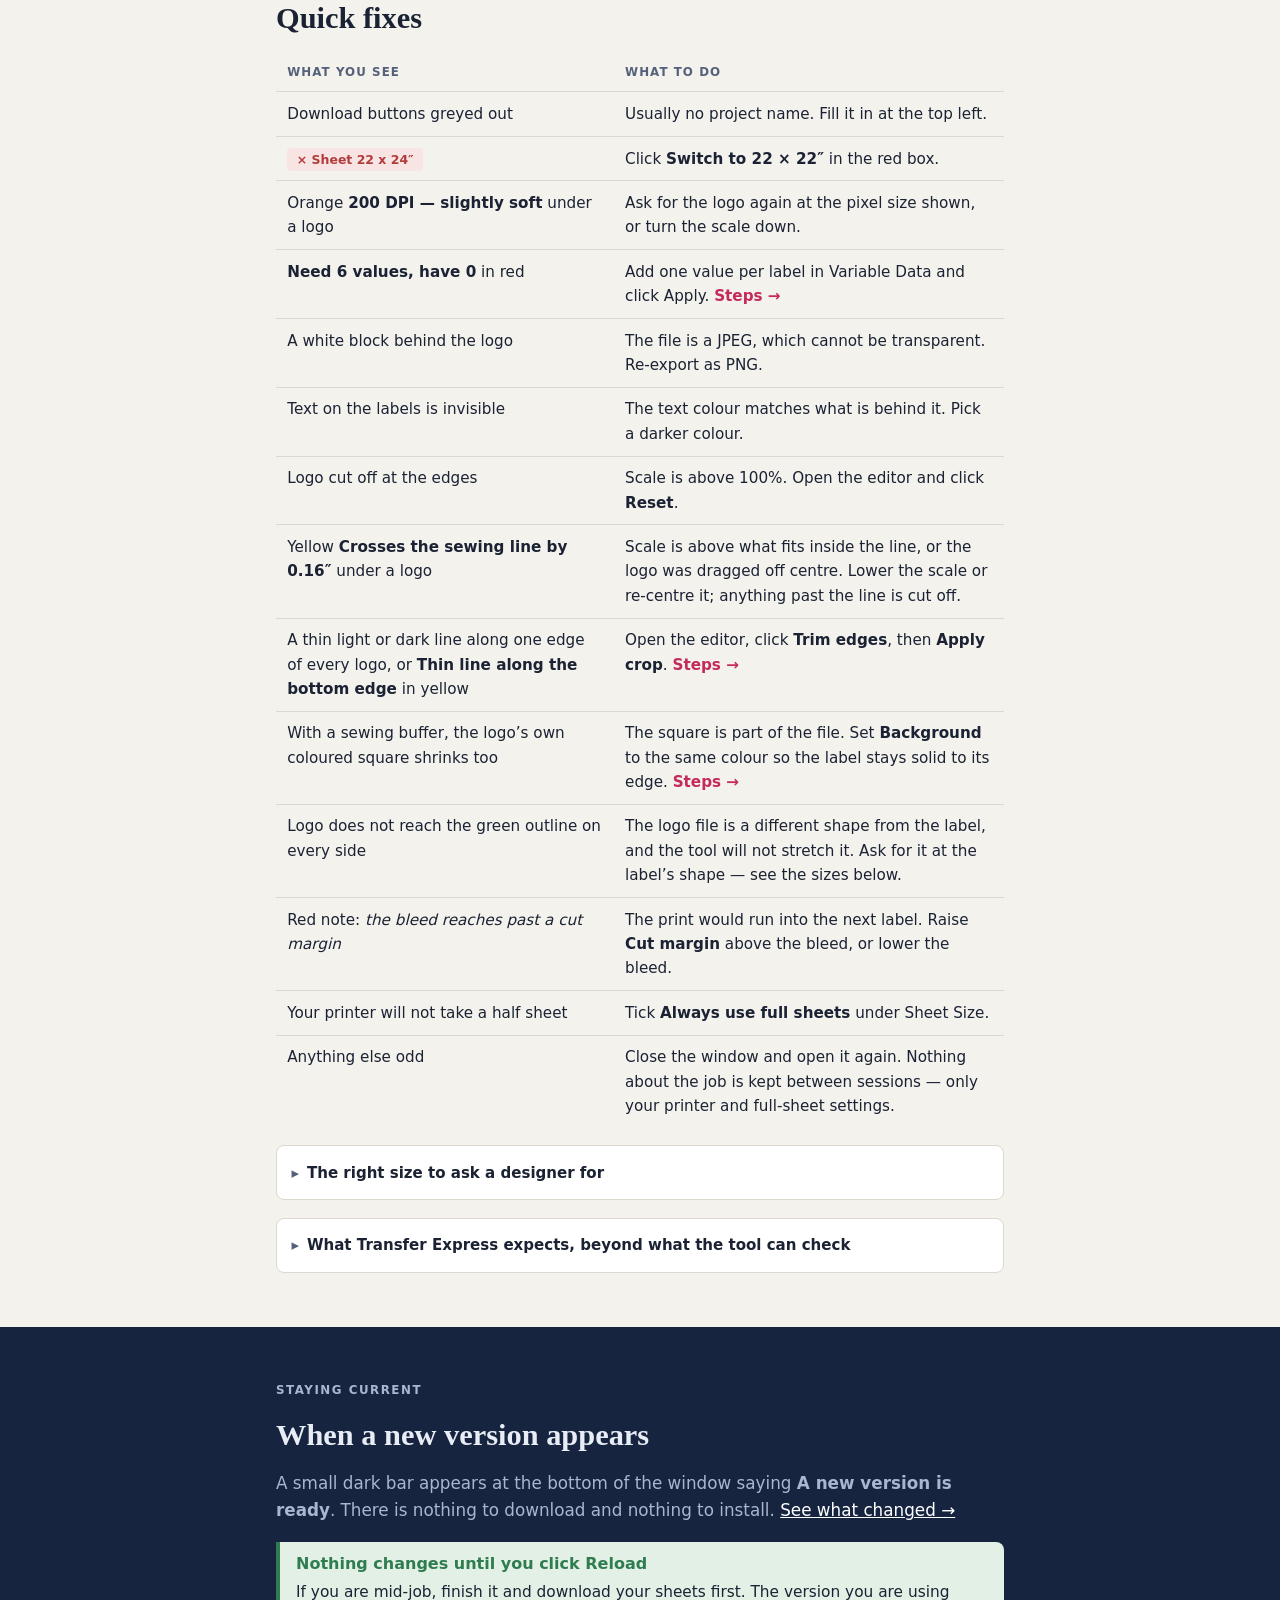
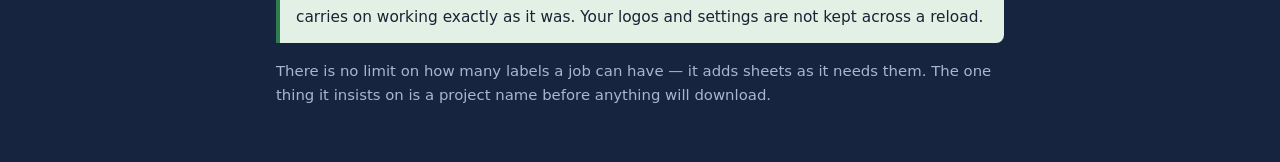
==== commit 8a579dca: "Rework the Help page around tasks, and add release notes" ====
--- a/guide.html
+++ b/guide.html
@@ -178,6 +178,56 @@
 ul { margin: 0; padding-left: 1.2rem; }
 li { margin-bottom: .3rem; }
 :focus-visible { outline: 3px solid #e0366b; outline-offset: 2px; }
+
+/* ---- "I want to..." chooser: every card is a link to the section that does it ---- */
+:root { --accent: #c42a5a; --info: #2d4a86; --info-bg: #e4e9f5; }
+@media (prefers-color-scheme: dark) {
+  :root:not([data-theme="light"]) { --accent: #f07aa0; --info: #9db7f0; --info-bg: #1d2840; }
+}
+:root[data-theme="dark"] { --accent: #f07aa0; --info: #9db7f0; --info-bg: #1d2840; }
+.tasks { display: grid; gap: .6rem; grid-template-columns: repeat(auto-fill, minmax(min(100%, 225px), 1fr)); }
+.task { display: flex; flex-direction: column; gap: .3rem; text-decoration: none;
+        background: var(--card); border: 1px solid var(--rule); border-left: 4px solid var(--navy);
+        border-radius: 8px; padding: .75rem .9rem; color: var(--ink); }
+.task:hover, .task:focus-visible { border-color: var(--accent); }
+.task strong { font-size: .98rem; line-height: 1.25; }
+.task .where { font-size: .82rem; color: var(--ink-soft); line-height: 1.3; }
+.task.is-new { border-left-color: var(--accent); }
+.tag-new { font-size: .62rem; font-weight: 700; letter-spacing: .08em; text-transform: uppercase;
+           background: var(--accent); color: #fff; border-radius: 4px; padding: .08rem .35rem;
+           margin-left: .3rem; vertical-align: 2px; }
+.newpill { display: inline-flex; gap: .5rem; align-items: center; width: fit-content;
+           text-decoration: none; background: rgba(240,122,160,.16); border: 1px solid rgba(240,122,160,.45);
+           color: #fff; border-radius: 999px; padding: .35rem .85rem; font-size: .9rem; font-weight: 600; }
+
+/* ---- how-to steps inside each action section ---- */
+.where-pill { display: inline-block; width: fit-content; font-size: .82rem; font-weight: 700;
+              background: var(--card); border: 1px solid var(--rule); border-radius: 999px;
+              padding: .2rem .7rem; color: var(--ink-soft); }
+.where-pill b { color: var(--ink); }
+ol.do { list-style: none; counter-reset: d; padding: 0; margin: 0; display: grid; gap: .6rem; }
+ol.do > li { counter-increment: d; display: grid; grid-template-columns: 1.75rem 1fr;
+             gap: .75rem; align-items: start; margin: 0; }
+ol.do > li::before { content: counter(d); width: 1.75rem; height: 1.75rem; border-radius: 50%;
+                     background: var(--accent); color: #fff; display: grid; place-items: center;
+                     font-weight: 700; font-size: .85rem; }
+.why { color: var(--ink-soft); font-size: .97rem; }
+
+/* ---- release notes ---- */
+.release { display: grid; grid-template-columns: 7rem 1fr; gap: 1rem; padding-block: 1rem;
+           border-top: 1px solid var(--rule); }
+.release:first-child { border-top: none; padding-top: 0; }
+.release time { font-weight: 700; font-size: .92rem; color: var(--ink-soft); }
+.release ul { list-style: none; padding: 0; display: grid; gap: .6rem; }
+.release li { margin: 0; font-size: .97rem; }
+.kind { font-size: .66rem; font-weight: 700; letter-spacing: .08em; text-transform: uppercase;
+        border-radius: 4px; padding: .1rem .4rem; margin-right: .35rem; vertical-align: 1px; }
+.kind.new    { background: var(--go-bg);   color: var(--go); }
+.kind.better { background: var(--info-bg); color: var(--info); }
+.kind.fix    { background: var(--warn-bg); color: var(--warn); }
+.try { color: var(--accent); font-weight: 700; text-decoration: none; white-space: nowrap; }
+.try:hover, .try:focus-visible { text-decoration: underline; }
+@media (max-width: 560px) { .release { grid-template-columns: 1fr; gap: .4rem; } }
 </style>
 </head>
 <body>
@@ -188,7 +238,7 @@
     <h1>Transfer Sheet Tool</h1>
     <p class="lede">Arranges your logos onto a print-ready sheet for the heatpress,
       with the registration marks and jig outlines already in the right places.</p>
-    <a class="urlbar" href="https://wallaby101.github.io/scouttransfertool/">wallaby101.github.io/scouttransfertool</a>
+    <a class="newpill" href="#new">New: sewing buffer and Trim edges &rarr; What&rsquo;s new</a>
     <p class="lede" style="font-size:.92rem">Nothing to install. Your logo files never
       leave your computer, and it keeps working if the internet drops.</p>
   </div>
@@ -196,8 +246,117 @@
 
 <section class="band">
   <div class="wrap stack">
-    <span class="eyebrow">The whole job</span>
-    <h2>Five steps</h2>
+    <span class="eyebrow">Start here</span>
+    <h2>What do you want to do?</h2>
+    <p class="lede">Pick a task. Each one jumps to the steps, and shows where the
+      control is: the panel on the left, or the logo editor you open with
+      <strong>&#9998;</strong>.</p>
+    <nav class="tasks" aria-label="Tasks">
+      <a class="task" href="#start"><strong>Make a sheet, start to finish</strong>
+        <span class="where">Five steps, about a minute</span></a>
+      <a class="task is-new" href="#sewing"><strong>Keep artwork out of the stitching<span class="tag-new">New</span></strong>
+        <span class="where">Editor &rarr; Sewing buffer</span></a>
+      <a class="task" href="#background"><strong>Put a logo on a coloured label</strong>
+        <span class="where">Editor &rarr; Background &rarr; Color</span></a>
+      <a class="task is-new" href="#trim"><strong>Remove a stray line or empty space<span class="tag-new">New</span></strong>
+        <span class="where">Editor &rarr; Trim edges</span></a>
+      <a class="task" href="#sheets"><strong>Print a small order</strong>
+        <span class="where">Automatic: half sheets</span></a>
+      <a class="task" href="#packed"><strong>Fit more labels on a sheet</strong>
+        <span class="where">Layout &rarr; Packed</span></a>
+      <a class="task" href="#adjust"><strong>Resize, turn or move a logo</strong>
+        <span class="where">Editor &rarr; Scale, Rotate</span></a>
+      <a class="task" href="#text"><strong>Add names or numbers</strong>
+        <span class="where">Editor &rarr; + Add Text</span></a>
+      <a class="task" href="#send"><strong>Send the right file to the printer</strong>
+        <span class="where">Print Service &rarr; Download PNG</span></a>
+      <a class="task" href="#fixes"><strong>Something looks wrong</strong>
+        <span class="where">Quick fixes</span></a>
+    </nav>
+  </div>
+</section>
+
+<section class="band" id="new">
+  <div class="wrap stack">
+    <span class="eyebrow">Release notes</span>
+    <h2>What&rsquo;s new</h2>
+    <p class="lede">Newest first. Each change works the moment the page reloads; there
+      is nothing to install.</p>
+    <div>
+      <div class="release">
+        <time datetime="2026-11-08">Nov 8, 2026</time>
+        <ul>
+          <li><span class="kind new">New</span><strong>Sewing buffer.</strong> Keep
+            artwork 3&nbsp;mm, 4&nbsp;mm or &frac14;&Prime; inside the label edge, so
+            nothing prints where the stitching goes. Set it per logo, or on every logo
+            at once. <a class="try" href="#sewing">Try it &rarr;</a></li>
+          <li><span class="kind new">New</span><strong>Crop and Trim edges.</strong>
+            Remove a stray one-pixel line or empty space from a logo file without
+            sending it back. The original file is never changed.
+            <a class="try" href="#trim">Try it &rarr;</a></li>
+        </ul>
+      </div>
+      <div class="release">
+        <time datetime="2026-10-29">Oct 29, 2026</time>
+        <ul>
+          <li><span class="kind better">Better</span><strong>Packed uses the whole
+            sheet.</strong> Up to 40% more labels per sheet when you cut by hand: 42
+            instead of 36 at 3&nbsp;&times;&nbsp;3&Prime;, 90 instead of 64 at
+            2&nbsp;&times;&nbsp;2&Prime;. <a class="try" href="#packed">See how &rarr;</a></li>
+          <li><span class="kind better">Better</span><strong>Cut margin replaces
+            Gap.</strong> Set how far each cut line sits from the label, and the tool
+            tells you the size of every piece you cut out. Bleed and the outline
+            checkboxes now work in packed too.</li>
+          <li><span class="kind fix">Fixed</span>The page no longer reloads itself a
+            few seconds into a first visit and loses what you typed. Also fixed: text
+            controls showing on a logo with no text, a cut-off &ldquo;Position
+            bottom&rdquo; button, and a cut margin box that accepted any number.</li>
+        </ul>
+      </div>
+      <div class="release">
+        <time datetime="2026-10-28">Oct 28, 2026</time>
+        <ul>
+          <li><span class="kind new">New</span><strong>Half sheets, chosen for
+            you.</strong> A job that only fills the top half of a sheet prints on a
+            22&nbsp;&times;&nbsp;12&Prime; half sheet, using half the film.
+            <a class="try" href="#sheets">See how &rarr;</a></li>
+          <li><span class="kind new">New</span><strong>Always use full
+            sheets.</strong> For printers that only take whole sheets. The tool
+            remembers it.</li>
+        </ul>
+      </div>
+      <div class="release">
+        <time datetime="2026-10-26">Oct 26, 2026</time>
+        <ul>
+          <li><span class="kind new">New</span><strong>Two more sizes:</strong>
+            2.5&nbsp;&times;&nbsp;1.3&Prime; and 2&nbsp;&times;&nbsp;2&Prime;. Use packed
+            for them until their jigs are cut.</li>
+          <li><span class="kind fix">Fixed</span>Label and bleed outlines in the
+            preview are drawn sharply instead of fading at small sizes.</li>
+        </ul>
+      </div>
+      <div class="release">
+        <time datetime="2026-10-25">Oct 25, 2026</time>
+        <ul>
+          <li><span class="kind new">New</span><strong>Runs in your browser.</strong>
+            Logos never leave your computer, and the tool works offline.</li>
+          <li><span class="kind new">New</span><strong>Printer check.</strong> Pick
+            your print service and the tool checks the sheet against its limits before
+            you download. <a class="try" href="#send">See how &rarr;</a></li>
+          <li><span class="kind new">New</span>A single sheet downloads as a plain PNG;
+            several sheets save straight into a folder. <strong>Same text on every
+            label</strong> for one name on all labels. This guide, from the
+            <strong>Help</strong> link.</li>
+        </ul>
+      </div>
+    </div>
+  </div>
+</section>
+
+<section class="band" id="start">
+  <div class="wrap stack">
+    <span class="eyebrow">How to</span>
+    <h2>Make a sheet in five steps</h2>
     <div class="steps">
       <div class="step"><span class="num">1</span><div>
         <strong>Type a project name</strong>
@@ -221,13 +380,6 @@
         <p>Check the printer panel is green, then click
           <strong>Download&nbsp;PNG</strong>. That is the file you send.</p></div></div>
     </div>
-  </div>
-</section>
-
-<section class="band">
-  <div class="wrap stack">
-    <span class="eyebrow">Where everything is</span>
-    <h2>The window</h2>
     <figure>
       <div class="shot">
         <img src="guide-img/app-overview.jpg" alt="The tool with a job loaded: controls down the left, the sheet preview on the right">
@@ -237,22 +389,305 @@
         <span class="pin" style="left:12.3%;top:51%">4</span>
         <span class="pin" style="left:6%;   top:95.5%">5</span>
       </div>
-      <figcaption>Controls down the left, the sheet as it will print on the right.
-        The preview updates by itself every time you change something.</figcaption>
+      <figcaption>The numbers match the steps. Controls run down the left; the sheet
+        as it will print is on the right, and updates every time you change
+        something.</figcaption>
     </figure>
   </div>
 </section>
 
-<section class="band dark">
-  <div class="wrap stack">
-    <span class="eyebrow">Before you upload</span>
-    <h2>The printer check</h2>
-    <p class="lede">Pick your printer under <strong>Print Service</strong> and the tool
-      checks your sheet against that company&rsquo;s published limits. It always shows
-      what it measured, so a quiet check is not a broken one.</p>
-
+<section class="band" id="sewing">
+  <div class="wrap stack">
+    <span class="eyebrow">How to &middot; New</span>
+    <h2>Keep artwork out of the stitching</h2>
+    <span class="where-pill">Where: <b>&#9998; editor &rarr; Sewing buffer</b></span>
+    <p class="why">The stitching around a label takes a band just inside its edge. A
+      sewing buffer keeps every bit of artwork out of that band.</p>
+    <ol class="do">
+      <li><div>Click <strong>&#9998;</strong> on the logo&rsquo;s row to open the editor.</div></li>
+      <li><div>Under <strong>Sewing buffer</strong>, pick <strong>3&nbsp;mm</strong>,
+        <strong>4&nbsp;mm</strong> or <strong>&frac14;&Prime;</strong>. The logo
+        shrinks to fit inside a magenta line that far in from the edge.</div></li>
+      <li><div>With more than one logo, tick <strong>Use on every logo</strong> to set
+        the whole job at once.</div></li>
+      <li><div>Click <strong>Save</strong>. Every label on the sheet now shows its
+        magenta line.</div></li>
+    </ol>
+    <figure>
+      <div class="shot"><img src="guide-img/editor-sewing.jpg"
+        alt="The logo editor with a navy background and a quarter-inch sewing buffer. Labelled: the green label edge, the magenta sewing line the artwork stays inside, the navy background running to the edge, and the Color, quarter-inch and readout controls"></div>
+      <figcaption>A &frac14;&Prime; buffer on a 3&nbsp;&times;&nbsp;3&Prime; label. The
+        numbers mark the controls; the sewing line here keeps 69% of the label for
+        artwork.</figcaption>
+    </figure>
+    <details>
+      <summary>Good to know</summary>
+      <div class="stack">
+        <ul>
+          <li>The magenta line is a guide and never prints. Untick <strong>Show sewing
+            outline</strong> to hide it.</li>
+          <li>Scale a logo up or drag it over the line and the overhang is cut off, not
+            printed. A yellow note says by how much.</li>
+          <li>A buffer costs small labels the most. At &frac14;&Prime;, a
+            2.5&nbsp;&times;&nbsp;1.3&Prime; label keeps under half its area for artwork.</li>
+          <li>The default is <strong>None</strong>, so older jobs print exactly as
+            before.</li>
+          <li>Not the same as <strong>Cut margin</strong>: that is film
+            <em>outside</em> the label for the scissors; this is the band
+            <em>inside</em> it for the needle.</li>
+        </ul>
+      </div>
+    </details>
+  </div>
+</section>
+
+<section class="band" id="background">
+  <div class="wrap stack">
+    <span class="eyebrow">How to</span>
+    <h2>Put a logo on a coloured label</h2>
+    <span class="where-pill">Where: <b>&#9998; editor &rarr; Background &rarr; Color</b></span>
+    <ol class="do">
+      <li><div>Open the logo&rsquo;s editor with <strong>&#9998;</strong>.</div></li>
+      <li><div>Next to <strong>Background</strong>, click <strong>Color</strong>.</div></li>
+      <li><div>Click the colour swatch beside it and pick the label colour.</div></li>
+      <li><div>Click <strong>Save</strong>. The colour fills the whole label behind the
+        logo.</div></li>
+    </ol>
+    <div class="note">
+      <h3>The logo itself is never recoloured</h3>
+      <p>For a white logo on a navy label, ask the customer for a white logo file; the
+        tool supplies the navy. With a sewing buffer set, the colour still runs to the
+        label edge while the artwork stays inside the line.</p>
+    </div>
+  </div>
+</section>
+
+<section class="band" id="trim">
+  <div class="wrap stack">
+    <span class="eyebrow">How to &middot; New</span>
+    <h2>Remove a stray line or empty space</h2>
+    <span class="where-pill">Where: <b>&#9998; editor &rarr; Image &rarr; Trim edges</b></span>
+    <p class="why">Exported logos sometimes carry a one-pixel line along an edge, too
+      thin to see on screen but printed on every label. A yellow note under the logo
+      warns you: <em>Thin line along the bottom edge</em>.</p>
+    <ol class="do">
+      <li><div>Open the logo&rsquo;s editor with <strong>&#9998;</strong>.</div></li>
+      <li><div>Click <strong>Trim edges</strong>. The tool finds the line or empty
+        margin and draws a box around what to keep. Or click <strong>Crop&hellip;</strong>
+        and drag the box yourself.</div></li>
+      <li><div>Check the readout: the size the artwork prints and its DPI. Amber means
+        under 270 DPI, red under 200.</div></li>
+      <li><div>Click <strong>Apply crop</strong>, then <strong>Save</strong>.</div></li>
+    </ol>
+    <figure>
+      <div class="shot"><img src="guide-img/editor-trim.jpg"
+        alt="The crop view after Trim edges. Labelled: the one-pixel line along the bottom that it cuts off, the crop handles, the print size and DPI readout, the Trim edges and Whole image buttons, and Apply crop"></div>
+      <figcaption>Trim edges found a 1-pixel line along the bottom and set the box to
+        remove it. The readout (1) shows it still prints at
+        3.25&nbsp;&times;&nbsp;1.75&Prime;, 323 DPI.</figcaption>
+    </figure>
+    <p class="why">The file is never changed, so <strong>Undo crop</strong> always puts
+      the whole image back. Trimming empty space makes the logo print bigger, which
+      lowers its DPI; the readout shows by how much.</p>
+  </div>
+</section>
+
+<section class="band" id="sheets">
+  <div class="wrap stack">
+    <span class="eyebrow">How to</span>
+    <h2>Print a small order</h2>
+    <span class="where-pill">Where: <b>Sheet Size</b>, and the counter under your logos</span>
+    <p class="why">You never pick a half sheet. Choose the full sheet you buy, set your
+      quantities, and the tool uses a half sheet whenever the last sheet would be half
+      empty.</p>
+    <ol class="do">
+      <li><div>Under <strong>Sheet Size</strong>, pick the full sheet you buy:
+        22&nbsp;&times;&nbsp;24&Prime; or 22&nbsp;&times;&nbsp;22&Prime;.</div></li>
+      <li><div>Set each logo&rsquo;s quantity.</div></li>
+      <li><div>Read the counter under the logos: <em>45 labels &mdash; 1 full sheet + 1
+        half sheet</em>.</div></li>
+      <li><div>If your printer only takes full sheets, tick <strong>Always use full
+        sheets</strong>. The tool remembers it.</div></li>
+    </ol>
+    <figure>
+      <div class="shot"><img src="guide-img/half-sheet.jpg"
+        alt="45 labels shown as one full 22 by 24 inch sheet of 30 labels and one 22 by 12 inch half sheet of 15, with the counter under the logo labelled"></div>
+      <figcaption>45 labels at 3&nbsp;&times;&nbsp;3&Prime;: a full sheet and a half sheet.
+        The counter (1) says so before you download.</figcaption>
+    </figure>
+    <div class="tablewrap"><table>
+      <thead><tr><th>Labels at 3 &times; 3&Prime;, jig slots</th><th>What you get</th><th>Film</th></tr></thead>
+      <tbody>
+        <tr><td class="num-cell">15</td><td>1 half sheet</td><td class="num-cell">12&Prime;</td></tr>
+        <tr><td class="num-cell">16</td><td>1 full sheet</td><td class="num-cell">24&Prime;</td></tr>
+        <tr><td class="num-cell">30</td><td>1 full sheet</td><td class="num-cell">24&Prime;</td></tr>
+        <tr><td class="num-cell">45</td><td>1 full + 1 half</td><td class="num-cell">36&Prime;</td></tr>
+        <tr><td class="num-cell">46</td><td>2 full sheets</td><td class="num-cell">48&Prime;</td></tr>
+      </tbody>
+    </table></div>
+    <details>
+      <summary>How the tool decides</summary>
+      <div class="stack">
+        <p>A job fills in jig halves. Every two of them is one full sheet, and a
+          leftover one is a <strong>half sheet</strong> &mdash; the top half of the film,
+          12&Prime; tall instead of 24. In the jig layout it is one jig half, pressed in
+          the jig exactly as a full sheet is; in the packed layout it is packed on its
+          own. It is always the last sheet.</p>
+        <p>Sixteen labels become a whole sheet rather than two halves, because two
+          halves are the same film and twice the pressing. Forty-five become a full
+          sheet and a half rather than two full sheets, because the second full
+          sheet would be half empty.</p>
+        <ul>
+          <li>Half sheets are 22&nbsp;&times;&nbsp;12&Prime; under a
+            22&nbsp;&times;&nbsp;24&Prime; sheet and 22&nbsp;&times;&nbsp;11&Prime;
+            under a 22&nbsp;&times;&nbsp;22&Prime; one.</li>
+          <li>A PDF of a mixed job has pages of both sizes, each at 300 DPI.</li>
+          <li>With <strong>Always use full sheets</strong> ticked, 45 labels at
+            3&nbsp;&times;&nbsp;3&Prime; become two full sheets instead of a full and a
+            half.</li>
+        </ul>
+      </div>
+    </details>
+  </div>
+</section>
+
+<section class="band" id="packed">
+  <div class="wrap stack">
+    <span class="eyebrow">How to</span>
+    <h2>Fit more labels on a sheet</h2>
+    <span class="where-pill">Where: <b>Layout &rarr; Packed &mdash; cut by hand</b></span>
+    <p class="why">If you cut the transfers out by hand rather than pressing them in
+      the jig, packed fills the whole sheet with a &frac12;&Prime; border, and fits up
+      to 40% more.</p>
     <div class="two">
-      <div class="note go">
+      <figure>
+        <div class="shot"><img src="guide-img/layout-jig.jpg"
+             alt="Jig slots layout: logos in the jig's fixed openings with red registration marks"></div>
+        <figcaption><strong>Jig slots</strong> &mdash; the default. Lines up with the
+          physical jig.</figcaption>
+      </figure>
+      <figure>
+        <div class="shot"><img src="guide-img/layout-packed.jpg"
+             alt="Packed layout: logos turned sideways and packed tightly with dotted cut lines"></div>
+        <figcaption><strong>Packed</strong> &mdash; more per sheet, cut apart by hand
+          along the dotted lines.</figcaption>
+      </figure>
+    </div>
+    <ol class="do">
+      <li><div>Set <strong>Layout</strong> to <strong>Packed &mdash; cut by
+        hand</strong>.</div></li>
+      <li><div>Type a <strong>Cut margin</strong> in inches, 0 to 1: how far each
+        dotted cut line sits from the label edge. 0.125 is the default.</div></li>
+      <li><div>Read the note underneath, for example <em>36 per sheet &mdash; 6 x 6.
+        Each piece cut out is 3.5 x 3.5&Prime;</em>. It updates as you type.</div></li>
+      <li><div>Keep the margin wider than the bleed. If it is not, the tool warns
+        you.</div></li>
+    </ol>
+    <figure>
+      <div class="shot"><img src="guide-img/packed-lines.jpg"
+        alt="Close-up of a packed sheet. Labelled: the blue printed area edge, the label edge, the magenta sewing line, the red dotted cut line, and the cut margin between label and cut line"></div>
+      <figcaption>Every line on a packed sheet. You cut along the dotted red line; the
+        label and sewing outlines are guides and never print.</figcaption>
+    </figure>
+    <div class="tablewrap"><table>
+      <thead><tr><th>Logo size</th><th>Jig slots</th><th>Packed</th><th>Packed, &frac14;&Prime; margin</th></tr></thead>
+      <tbody>
+        <tr><td>3 &times; 3&Prime;</td><td class="num-cell">30</td>
+            <td class="num-cell">42</td><td class="num-cell">36</td></tr>
+        <tr><td>3.25 &times; 1.75&Prime;</td><td class="num-cell">50</td>
+            <td class="num-cell">60</td><td class="num-cell">54</td></tr>
+        <tr><td>2.5 &times; 1.3&Prime;</td><td class="num-cell">84</td>
+            <td class="num-cell">104</td><td class="num-cell">84</td></tr>
+        <tr><td>2 &times; 2&Prime;</td><td class="num-cell">64</td>
+            <td class="num-cell">90</td><td class="num-cell">72</td></tr>
+      </tbody>
+    </table></div>
+    <div class="note warn">
+      <h3>2.5 &times; 1.3&Prime; and 2 &times; 2&Prime; have no jig yet</h3>
+      <p><strong>Packed</strong> works today, because packing needs no jig.
+        <strong>Jig slots</strong> will not line up until a jig has been cut to match
+        them, so use packed for those sizes for now.</p>
+    </div>
+    <details>
+      <summary>What else changes in packed mode</summary>
+      <div class="stack">
+        <ul>
+          <li><strong>Every piece you cut out</strong> is the label plus the cut margin
+            all round. Neighbours share the cut line between them.</li>
+          <li><strong>Bleed and the outline checkboxes work as they do for the
+            jig.</strong> The green outline is the label; the dotted red line is where
+            you cut. If a logo does not reach the green line on every side, that is the
+            shape of the logo file, not the spacing.</li>
+          <li><strong>No blue jig boxes and no cyan line down the middle.</strong> One
+            blue outline shows the printed area.</li>
+          <li>A half sheet is packed on its own, so it is not simply half of a full one
+            &mdash; and it may lay the logos the other way round. That makes no
+            difference once they are cut out.</li>
+        </ul>
+      </div>
+    </details>
+  </div>
+</section>
+
+<section class="band" id="adjust">
+  <div class="wrap stack">
+    <span class="eyebrow">How to</span>
+    <h2>Resize, turn or move a logo</h2>
+    <span class="where-pill">Where: <b>&#9998; editor</b></span>
+    <p class="why">Everything in the editor applies to that one logo, on every copy of
+      it.</p>
+    <ul>
+      <li><strong>Make it bigger or smaller:</strong> drag <strong>Scale</strong>. 100%
+        fills as much of the label as it can without cropping; past 100% crops the
+        edges.</li>
+      <li><strong>Turn it:</strong> drag <strong>Rotate</strong>, or use the quarter-turn
+        buttons. The logo is re-fitted after turning, so nothing is cut off.</li>
+      <li><strong>Move it:</strong> the six arrows push it to an edge and the dot
+        re-centres it, or drag it on the picture.</li>
+      <li><strong>Start over:</strong> <strong>Reset</strong> puts scale, turn and
+        position back. The background, buffer and crop stay.</li>
+    </ul>
+  </div>
+</section>
+
+<section class="band" id="text">
+  <div class="wrap stack">
+    <span class="eyebrow">How to</span>
+    <h2>Add names or numbers</h2>
+    <span class="where-pill">Where: <b>&#9998; editor &rarr; + Add Text</b>, then <b>Variable Data</b></span>
+    <ol class="do">
+      <li><div>In the editor, click <strong>+ Add Text</strong> and set the font, size,
+        colour and position. <code>{{name}}</code> in the preview is a placeholder and
+        never prints.</div></li>
+      <li><div>Click <strong>Save</strong>.</div></li>
+      <li><div>In the <strong>Variable Data</strong> panel on the left, type one value
+        per label, separated by commas, and click <strong>Apply</strong>.</div></li>
+      <li><div>Or tick <strong>Same text on every label</strong> and type it once.
+        Commas stay intact, so <em>Smith, Jr.</em> survives as one name.</div></li>
+    </ol>
+    <div class="note warn">
+      <h3>Text will not print without values</h3>
+      <p>Styling the text is not enough. If the Variable Data box is empty, no text is
+        printed at all and nothing warns you on the sheet itself. Check the counter
+        reads green before you download.</p>
+    </div>
+  </div>
+</section>
+
+<section class="band dark" id="send">
+  <div class="wrap stack">
+    <span class="eyebrow">How to</span>
+    <h2>Send the right file to the printer</h2>
+    <ol class="do">
+      <li><div>Pick your printer under <strong>Print Service</strong>. The tool checks
+        the sheet against that company&rsquo;s published limits.</div></li>
+      <li><div>Wait for the chips to go green. A red one blocks the download and offers
+        a one-click fix.</div></li>
+      <li><div>Click the outlined download button &mdash; for Transfer Express,
+        <strong>Download&nbsp;PNG</strong>.</div></li>
+    </ol>
+    <div class="two">
+      <div class="note go" style="color:var(--ink)">
         <h3>Good to send</h3>
         <div class="chips">
           <span class="chip ok">&#10003; Sheet 22 x 22&Prime;</span>
@@ -260,7 +695,7 @@
         </div>
         <p>Both green. Nothing between you and the download.</p>
       </div>
-      <div class="note stop">
+      <div class="note stop" style="color:var(--ink)">
         <h3>Stop</h3>
         <div class="chips">
           <span class="chip bad">&times; Sheet 22 x 24&Prime;</span>
@@ -381,186 +816,7 @@
   </div>
 </section>
 
-<section class="band">
-  <div class="wrap stack">
-    <span class="eyebrow">Choose a layout</span>
-    <h2>Jig slots or packed</h2>
-    <div class="two">
-      <figure>
-        <div class="shot"><img src="guide-img/layout-jig.jpg"
-             alt="Jig slots layout: logos in the jig's fixed openings with red registration marks"></div>
-        <figcaption><strong>Jig slots</strong> &mdash; the default. Lines up with the
-          physical jig.</figcaption>
-      </figure>
-      <figure>
-        <div class="shot"><img src="guide-img/layout-packed.jpg"
-             alt="Packed layout: logos turned sideways and packed tightly with dotted cut lines"></div>
-        <figcaption><strong>Packed</strong> &mdash; more per sheet, cut apart by hand
-          along the dotted lines.</figcaption>
-      </figure>
-    </div>
-    <div class="tablewrap"><table>
-      <thead><tr><th>Logo size</th><th>Jig slots</th><th>Packed</th><th>Gain</th></tr></thead>
-      <tbody>
-        <tr><td>3 &times; 3&Prime;</td><td class="num-cell">30</td>
-            <td class="num-cell">42</td><td class="num-cell">+12</td></tr>
-        <tr><td>3.25 &times; 1.75&Prime;</td><td class="num-cell">50</td>
-            <td class="num-cell">60</td><td class="num-cell">+10</td></tr>
-        <tr><td>2.5 &times; 1.3&Prime;</td><td class="num-cell">84</td>
-            <td class="num-cell">104</td><td class="num-cell">+20</td></tr>
-        <tr><td>2 &times; 2&Prime;</td><td class="num-cell">64</td>
-            <td class="num-cell">90</td><td class="num-cell">+26</td></tr>
-      </tbody>
-    </table></div>
-    <p class="lede" style="font-size:.95rem">Use jig slots for normal jobs. Use packed
-      when you are cutting the transfers out by hand and want more on each sheet of film.</p>
-
-    <details>
-      <summary>Half sheets, and why you never pick one</summary>
-      <div class="stack">
-        <p><strong>Sheet Size</strong> is the full sheet you are buying &mdash;
-          22&nbsp;&times;&nbsp;24&Prime; or 22&nbsp;&times;&nbsp;22&Prime;. What the
-          app actually makes depends on how many labels you asked for:</p>
-        <p class="lede" style="font-size:.95rem">A job fills in jig halves. Every
-          two of them is one full sheet, and a leftover one is a <strong>half
-          sheet</strong> &mdash; the top half of the film, 12&Prime; tall instead of 24.
-          In the jig layout it is one jig half, pressed in the jig exactly as a full
-          sheet is; in the packed layout it is packed on its own. It is always the
-          last sheet.</p>
-        <div class="tablewrap"><table>
-          <thead><tr><th>Labels at 3 &times; 3&Prime;</th><th>What you get</th><th>Film</th></tr></thead>
-          <tbody>
-            <tr><td class="num-cell">15</td><td>1 half sheet</td><td class="num-cell">12&Prime;</td></tr>
-            <tr><td class="num-cell">16</td><td>1 full sheet</td><td class="num-cell">24&Prime;</td></tr>
-            <tr><td class="num-cell">30</td><td>1 full sheet</td><td class="num-cell">24&Prime;</td></tr>
-            <tr><td class="num-cell">45</td><td>1 full + 1 half</td><td class="num-cell">36&Prime;</td></tr>
-            <tr><td class="num-cell">46</td><td>2 full sheets</td><td class="num-cell">48&Prime;</td></tr>
-          </tbody>
-        </table></div>
-        <p>Sixteen labels become a whole sheet rather than two halves, because two
-          halves are the same film and twice the pressing. Forty-five become a full
-          sheet and a half rather than two full sheets, because the second full
-          sheet would be half empty.</p>
-        <ul>
-          <li>The counter under your logos says what the job becomes &mdash;
-            <em>45 labels &mdash; 1 full sheet + 1 half sheet</em>.</li>
-          <li>Half sheets are 22&nbsp;&times;&nbsp;12&Prime; under a
-            22&nbsp;&times;&nbsp;24&Prime; sheet and 22&nbsp;&times;&nbsp;11&Prime;
-            under a 22&nbsp;&times;&nbsp;22&Prime; one.</li>
-          <li>A PDF of a mixed job has pages of both sizes, each at 300 DPI.</li>
-        </ul>
-        <div class="note">
-          <h3>If your printer will not take a half sheet</h3>
-          <p>Tick <strong>Always use full sheets</strong> under Sheet Size. Every
-            sheet then comes out full, even when the last one is half empty
-            &mdash; 45 labels at 3&nbsp;&times;&nbsp;3&Prime; become two full
-            sheets instead of a full and a half. The tool remembers the setting,
-            so you only tick it once.</p>
-        </div>
-      </div>
-    </details>
-
-    <div class="note warn">
-      <h3>2.5 &times; 1.3&Prime; and 2 &times; 2&Prime; have no jig yet</h3>
-      <p>Those two are new. <strong>Packed</strong> works today, because packing
-        needs no jig. <strong>Jig slots</strong> will not line up until a jig has
-        been cut to match them, so use packed for those sizes for now.</p>
-    </div>
-
-    <details>
-      <summary>The Cut margin setting, and what changes in packed mode</summary>
-      <div class="stack">
-        <p><strong>Packed uses the whole sheet.</strong> It keeps half an inch clear
-          around the outside &mdash; of the half sheet too, along the cut &mdash; and
-          fills everything inside. It ignores the jig entirely, because you are
-          cutting these out by hand, so there is no jig to line up with. That is
-          where the extra labels in the table come from.</p>
-        <p><strong>Cut margin</strong> is how far each cut line sits from the edge
-          of its label &mdash; the same on all four sides. Every piece you cut out is
-          the label plus that margin all round. That is film <em>outside</em> the
-          label; the band <em>inside</em> it that the stitching takes is the
-          <strong>Sewing buffer</strong>, set per logo in the editor. The default,
-          0.125, packs exactly as the tool always has.</p>
-        <p>Underneath, the tool tells you what the margin buys and how big each piece
-          will be &mdash; <em>54 per sheet, 9&nbsp;&times;&nbsp;6, turned sideways. Each
-          piece cut out is 2.25&nbsp;&times;&nbsp;3.75&Prime;</em> &mdash; and updates as
-          you type.</p>
-        <ul>
-          <li><strong>Bleed and the outline checkboxes work as they do for the
-            jig.</strong> The green outline is the label; the dotted red line is
-            where you cut. If a logo does not reach the green line on every side,
-            that is the shape of the logo file, not the spacing.</li>
-          <li><strong>Keep the margin wider than the bleed.</strong> If it is not,
-            the print reaches past the cut line, and the tool says so.</li>
-          <li><strong>No blue jig boxes and no cyan line down the middle.</strong>
-            One blue outline shows the printed area; the logos run straight across
-            where that middle line used to be.</li>
-          <li>A half sheet is packed on its own, so it is not simply half of a full
-            one &mdash; and it may lay the logos the other way round. That makes no
-            difference once they are cut out.</li>
-        </ul>
-      </div>
-    </details>
-  </div>
-</section>
-
-<section class="band">
-  <div class="wrap stack">
-    <span class="eyebrow">Per logo</span>
-    <h2>Adjusting and adding text</h2>
-    <p class="lede">Click the <strong>&#9998;</strong> button in a logo&rsquo;s row.
-      Everything in the editor affects that one logo, on every copy of it.</p>
-    <div class="two">
-      <details>
-        <summary>Scale, rotate and position</summary>
-        <div class="stack">
-          <p><strong>Scale</strong> &mdash; 100% fills as much of the label as it can
-            without cropping. Past 100% crops the edges.</p>
-          <p><strong>Rotate</strong> &mdash; any angle, or quarter turns. The logo is
-            always re-fitted after turning, so nothing is cut off.</p>
-          <p><strong>The six arrows</strong> push the logo to an edge; the dot
-            re-centres it. You can also drag it on the picture.</p>
-          <p><strong>Image</strong> &mdash; <strong>Crop&hellip;</strong> shows the whole
-            file with a box you drag to keep part of it. <strong>Trim edges</strong> finds
-            empty margins and stray thin lines along the edges for you, and shows the box
-            before you apply it. The panel shows what the artwork will print at, and its
-            DPI: trimming a margin makes the logo bigger, which lowers the DPI. The file
-            itself is never changed, so <strong>Undo crop</strong> always works.</p>
-          <p><strong>Background</strong> is transparent by default. Pick a colour to
-            print a solid block behind the logo instead.</p>
-          <p><strong>Sewing buffer</strong> keeps the artwork out of the stitching.
-            Pick 3&nbsp;mm, 4&nbsp;mm or &frac14;&Prime; and the logo is fitted inside a
-            magenta line that far in from the label edge, and cut off at it; the
-            background colour still runs right to the edge. Tick <strong>Use on every
-            logo</strong> to set the whole job at once. A quarter inch costs the small
-            labels most: on a 2.5&nbsp;&times;&nbsp;1.3&Prime; it leaves under half the
-            label for artwork.</p>
-        </div>
-      </details>
-      <details>
-        <summary>Text and variable data</summary>
-        <div class="stack">
-          <p>Click <strong>+ Add Text</strong> to set the font, size, colour and
-            position. <strong>You do not type your words here</strong> &mdash;
-            <code>{{name}}</code> in the preview is a placeholder and never prints.</p>
-          <p>Type the actual words in the <strong>Variable Data</strong> panel on the
-            left, comma-separated, then click <strong>Apply</strong>. One value per
-            label; the counter turns green when you have enough.</p>
-          <p>Tick <strong>Same text on every label</strong> to type one word for all of
-            them. Commas stay intact, so <em>Smith, Jr.</em> survives as one name.</p>
-        </div>
-      </details>
-    </div>
-    <div class="note warn">
-      <h3>Text will not print without values</h3>
-      <p>Styling the text is not enough. If the Variable Data box is empty, no text is
-        printed at all and nothing warns you on the sheet itself. Check the counter
-        reads green before you download.</p>
-    </div>
-  </div>
-</section>
-
-<section class="band">
+<section class="band" id="fixes">
   <div class="wrap stack">
     <span class="eyebrow">When it goes wrong</span>
     <h2>Quick fixes</h2>
@@ -574,7 +830,8 @@
         <tr><td>Orange <strong>200 DPI &mdash; slightly soft</strong> under a logo</td>
             <td>Ask for the logo again at the pixel size shown, or turn the scale down.</td></tr>
         <tr><td><strong>Need 6 values, have 0</strong> in red</td>
-            <td>Add one value per label in Variable Data and click Apply.</td></tr>
+            <td>Add one value per label in Variable Data and click Apply.
+              <a class="try" href="#text">Steps &rarr;</a></td></tr>
         <tr><td>A white block behind the logo</td>
             <td>The file is a JPEG, which cannot be transparent. Re-export as PNG.</td></tr>
         <tr><td>Text on the labels is invisible</td>
@@ -586,12 +843,12 @@
               centre. Lower the scale or re-centre it; anything past the line is cut off.</td></tr>
         <tr><td>A thin light or dark line along one edge of every logo, or
               <strong>Thin line along the bottom edge</strong> in yellow</td>
-            <td>The file has a stray row of pixels along that edge, common in exports.
-              Open the editor and click <strong>Trim edges</strong>, then
-              <strong>Apply crop</strong>.</td></tr>
+            <td>Open the editor, click <strong>Trim edges</strong>, then
+              <strong>Apply crop</strong>. <a class="try" href="#trim">Steps &rarr;</a></td></tr>
         <tr><td>With a sewing buffer, the logo&rsquo;s own coloured square shrinks too</td>
             <td>The square is part of the file. Set <strong>Background</strong> to the same
-              colour so the label stays solid to its edge.</td></tr>
+              colour so the label stays solid to its edge.
+              <a class="try" href="#background">Steps &rarr;</a></td></tr>
         <tr><td>Logo does not reach the green outline on every side</td>
             <td>The logo file is a different shape from the label, and the tool will
               not stretch it. Ask for it at the label&rsquo;s shape &mdash; see the sizes
@@ -649,7 +906,7 @@
     <h2>When a new version appears</h2>
     <p class="lede">A small dark bar appears at the bottom of the window saying
       <strong>A new version is ready</strong>. There is nothing to download and nothing
-      to install.</p>
+      to install. <a href="#new" style="color:#fff">See what changed &rarr;</a></p>
     <div class="note go" style="color:var(--ink)">
       <h3>Nothing changes until you click Reload</h3>
       <p>If you are mid-job, finish it and download your sheets first. The version you
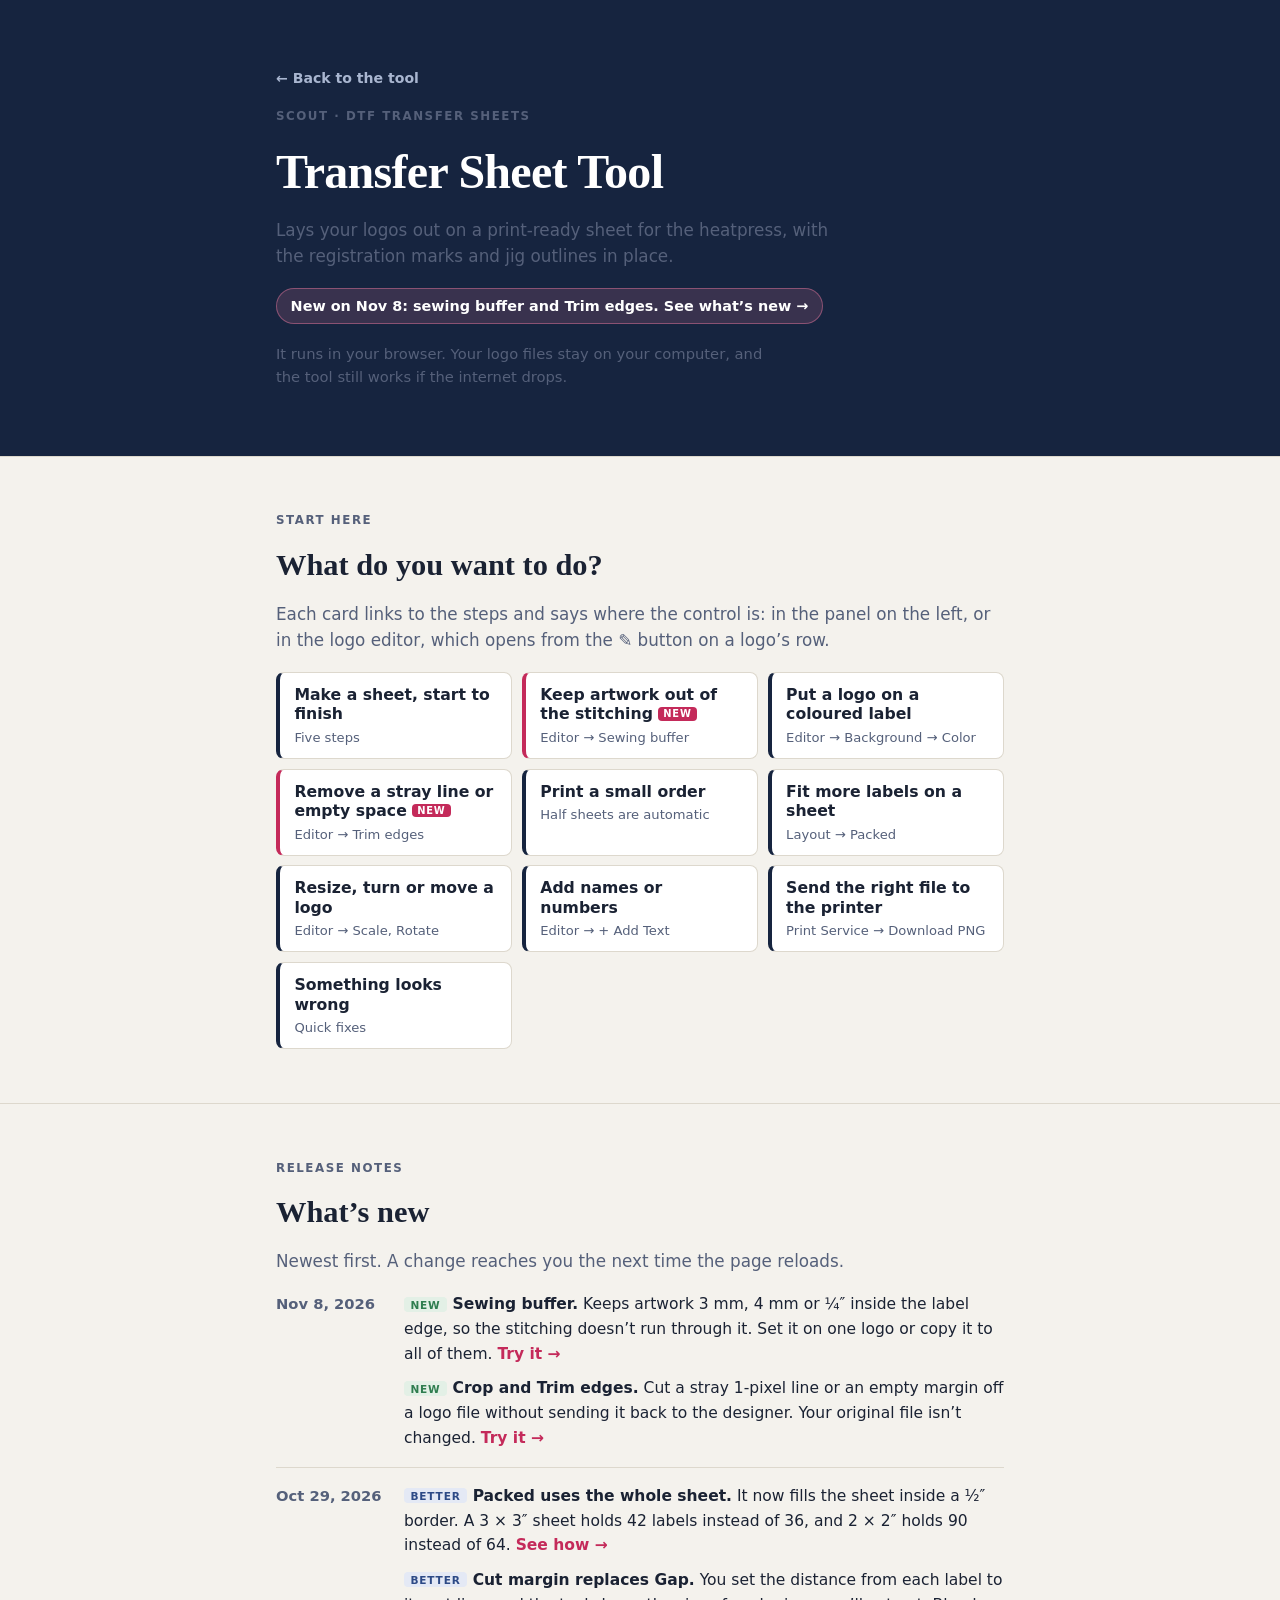
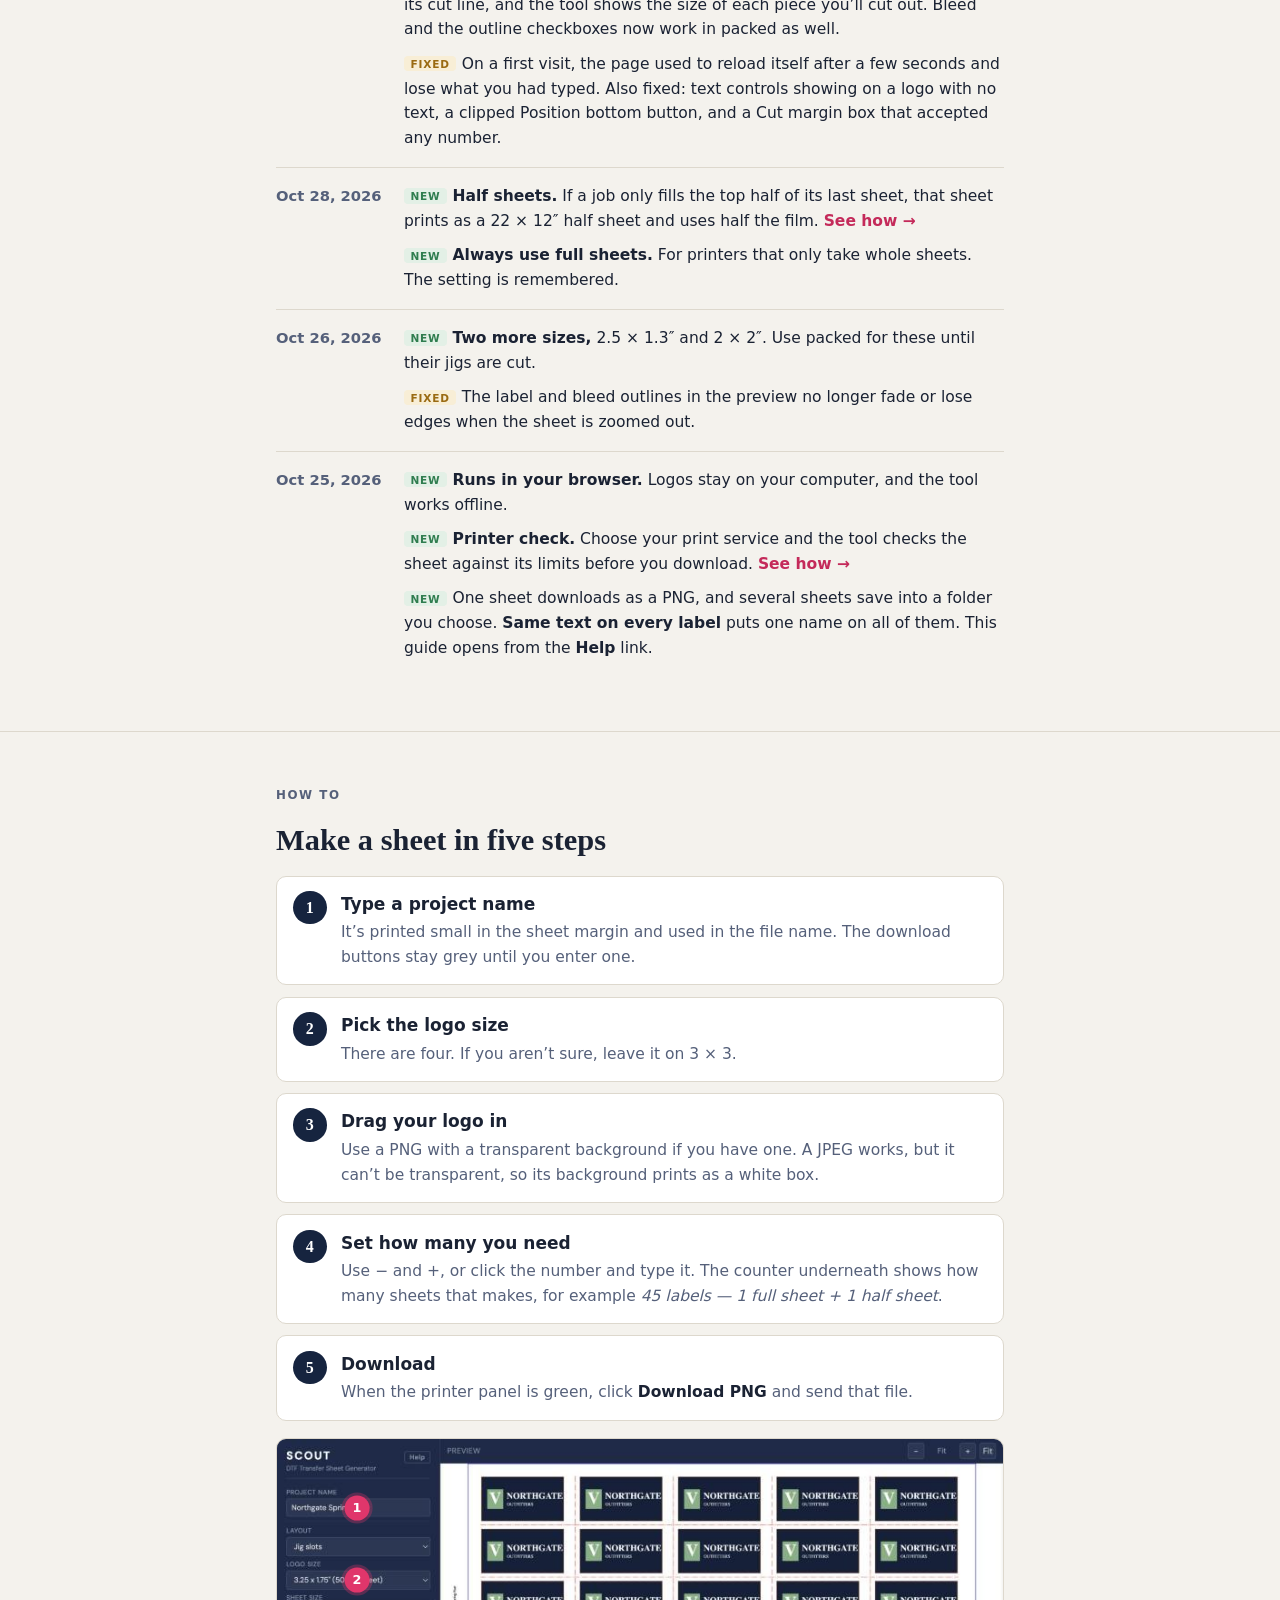
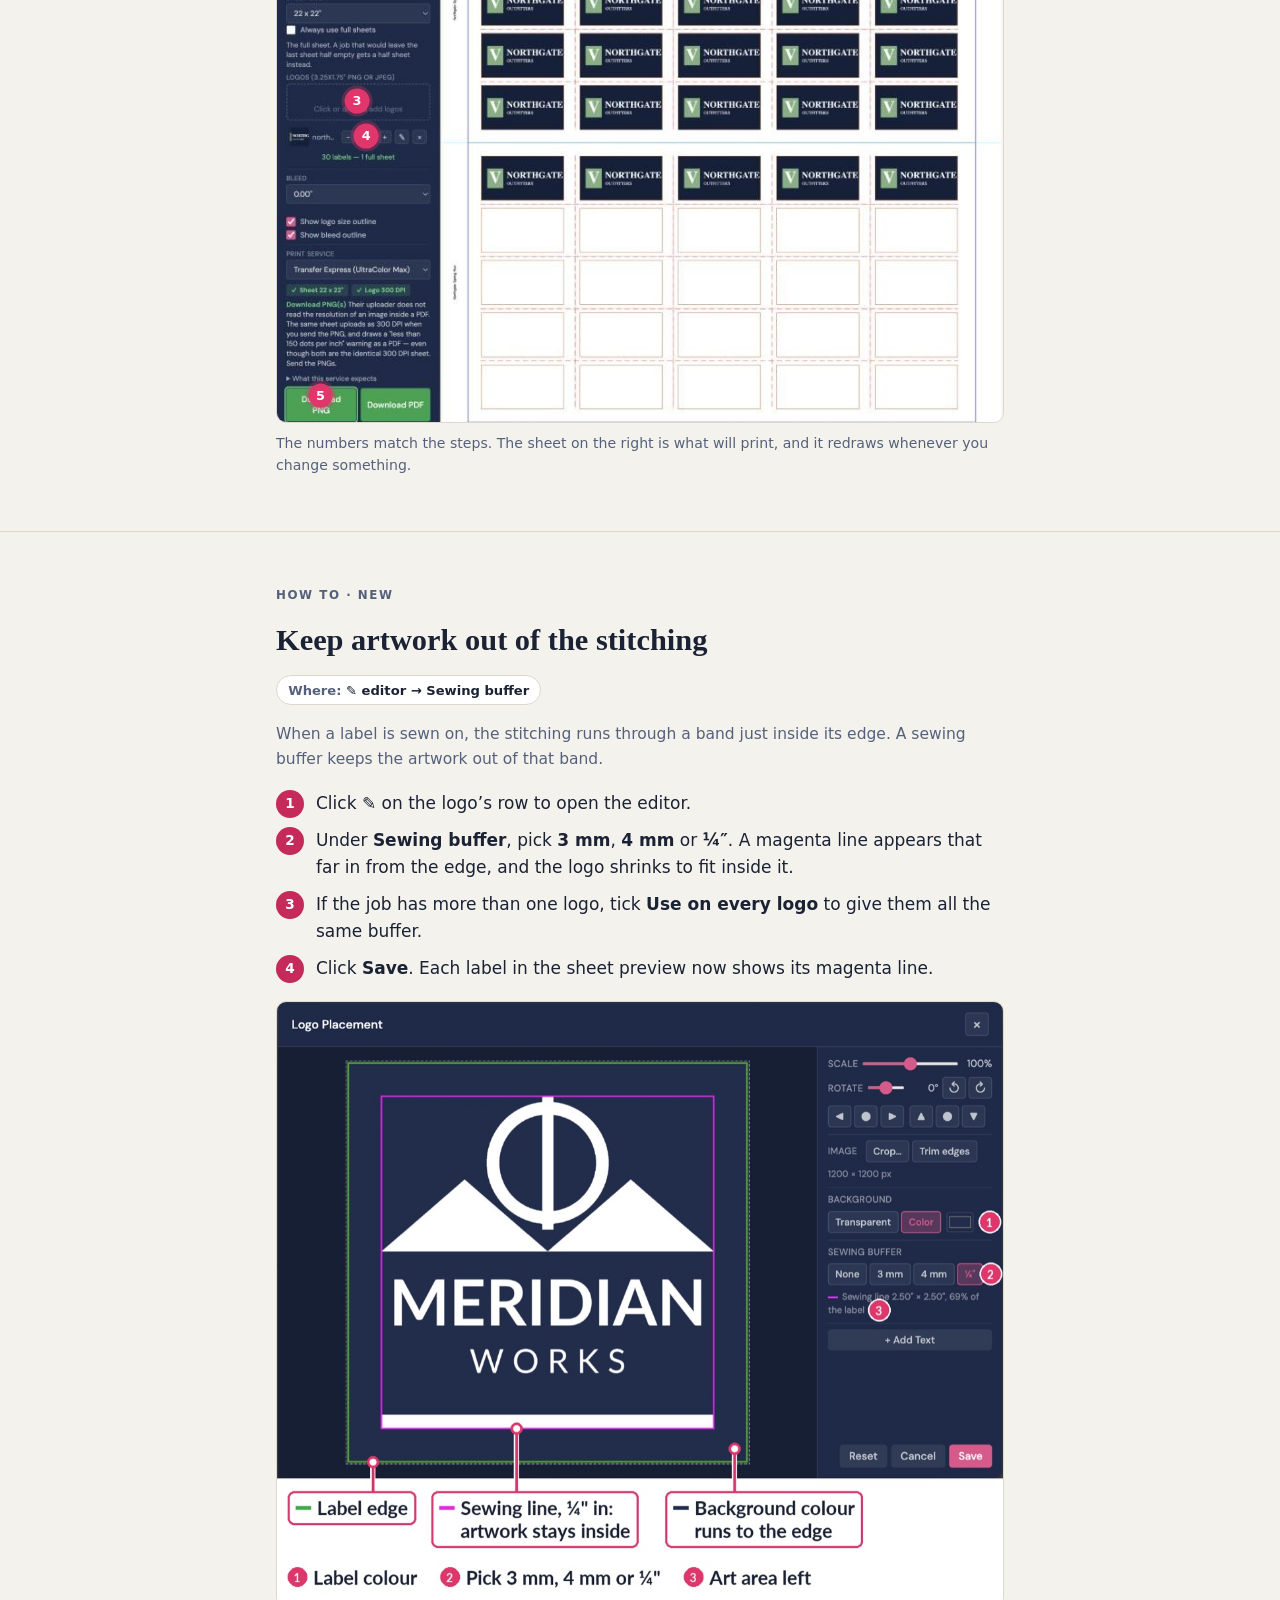
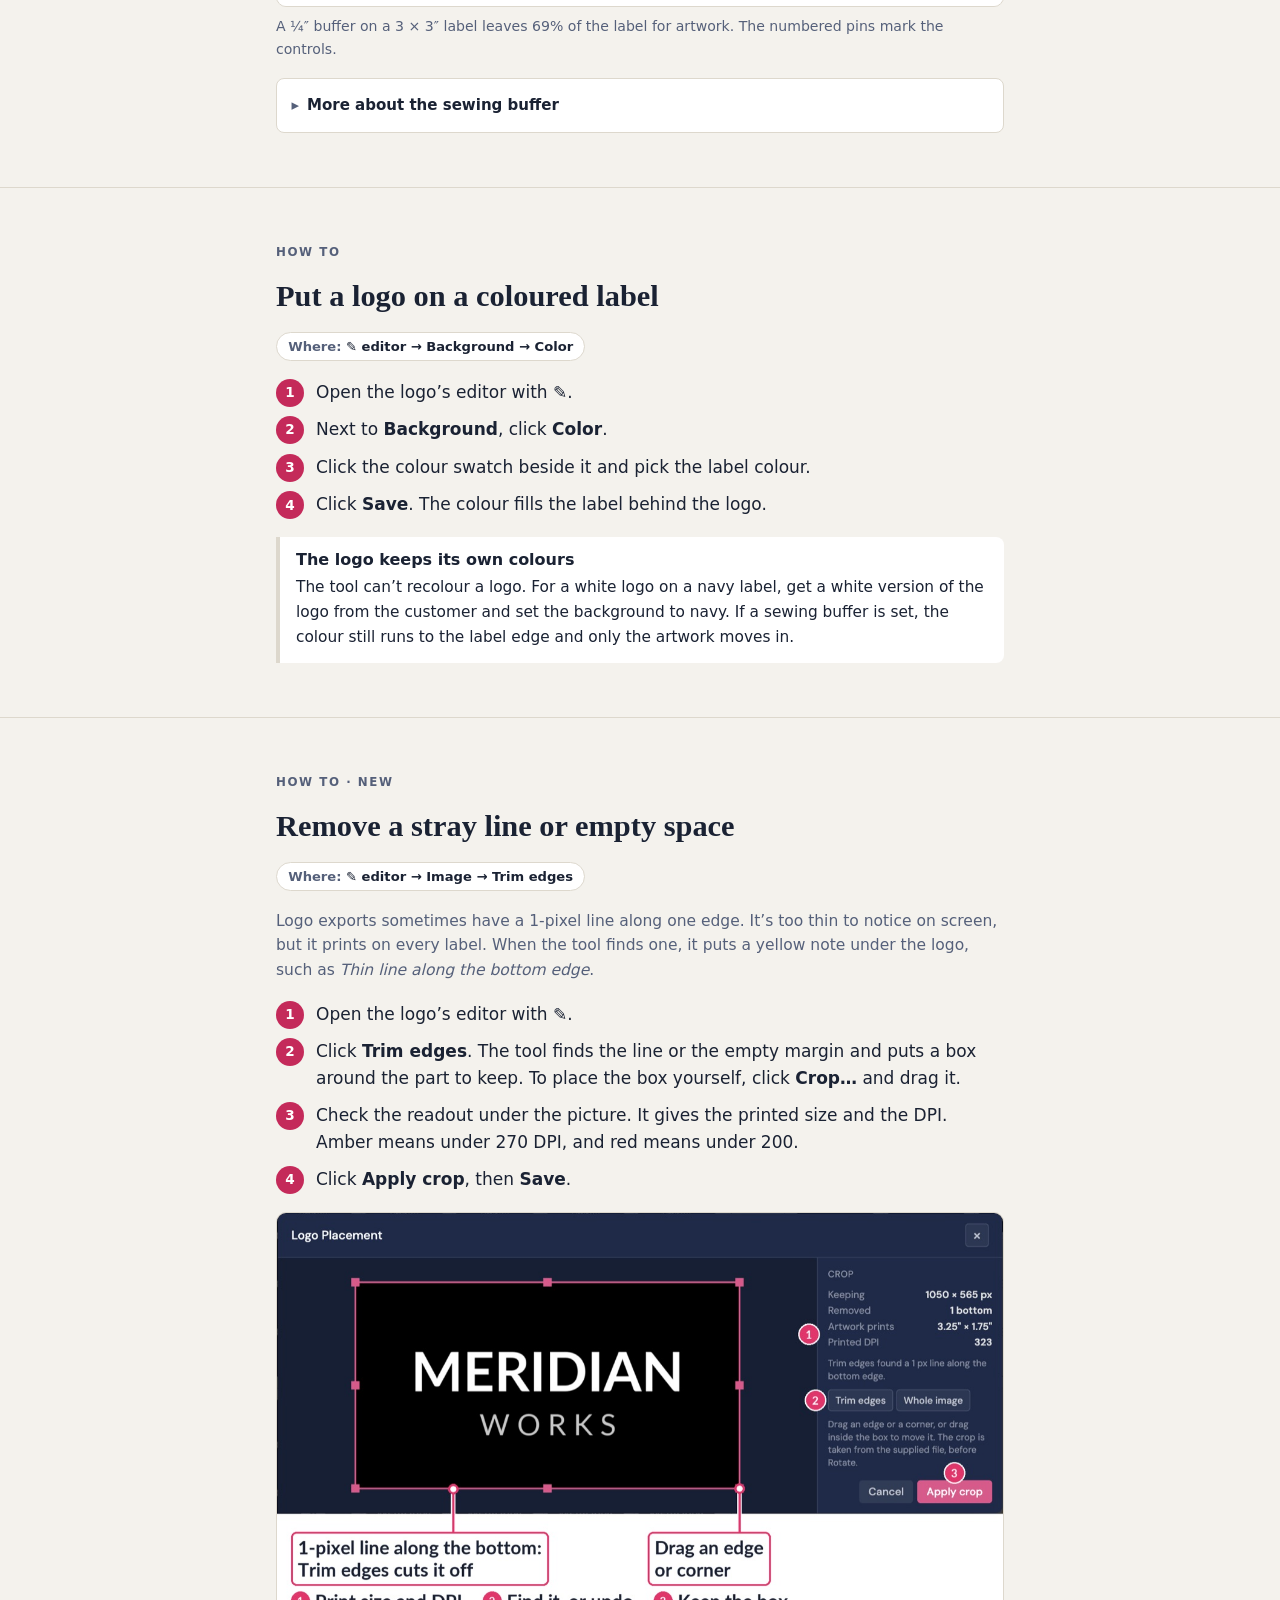
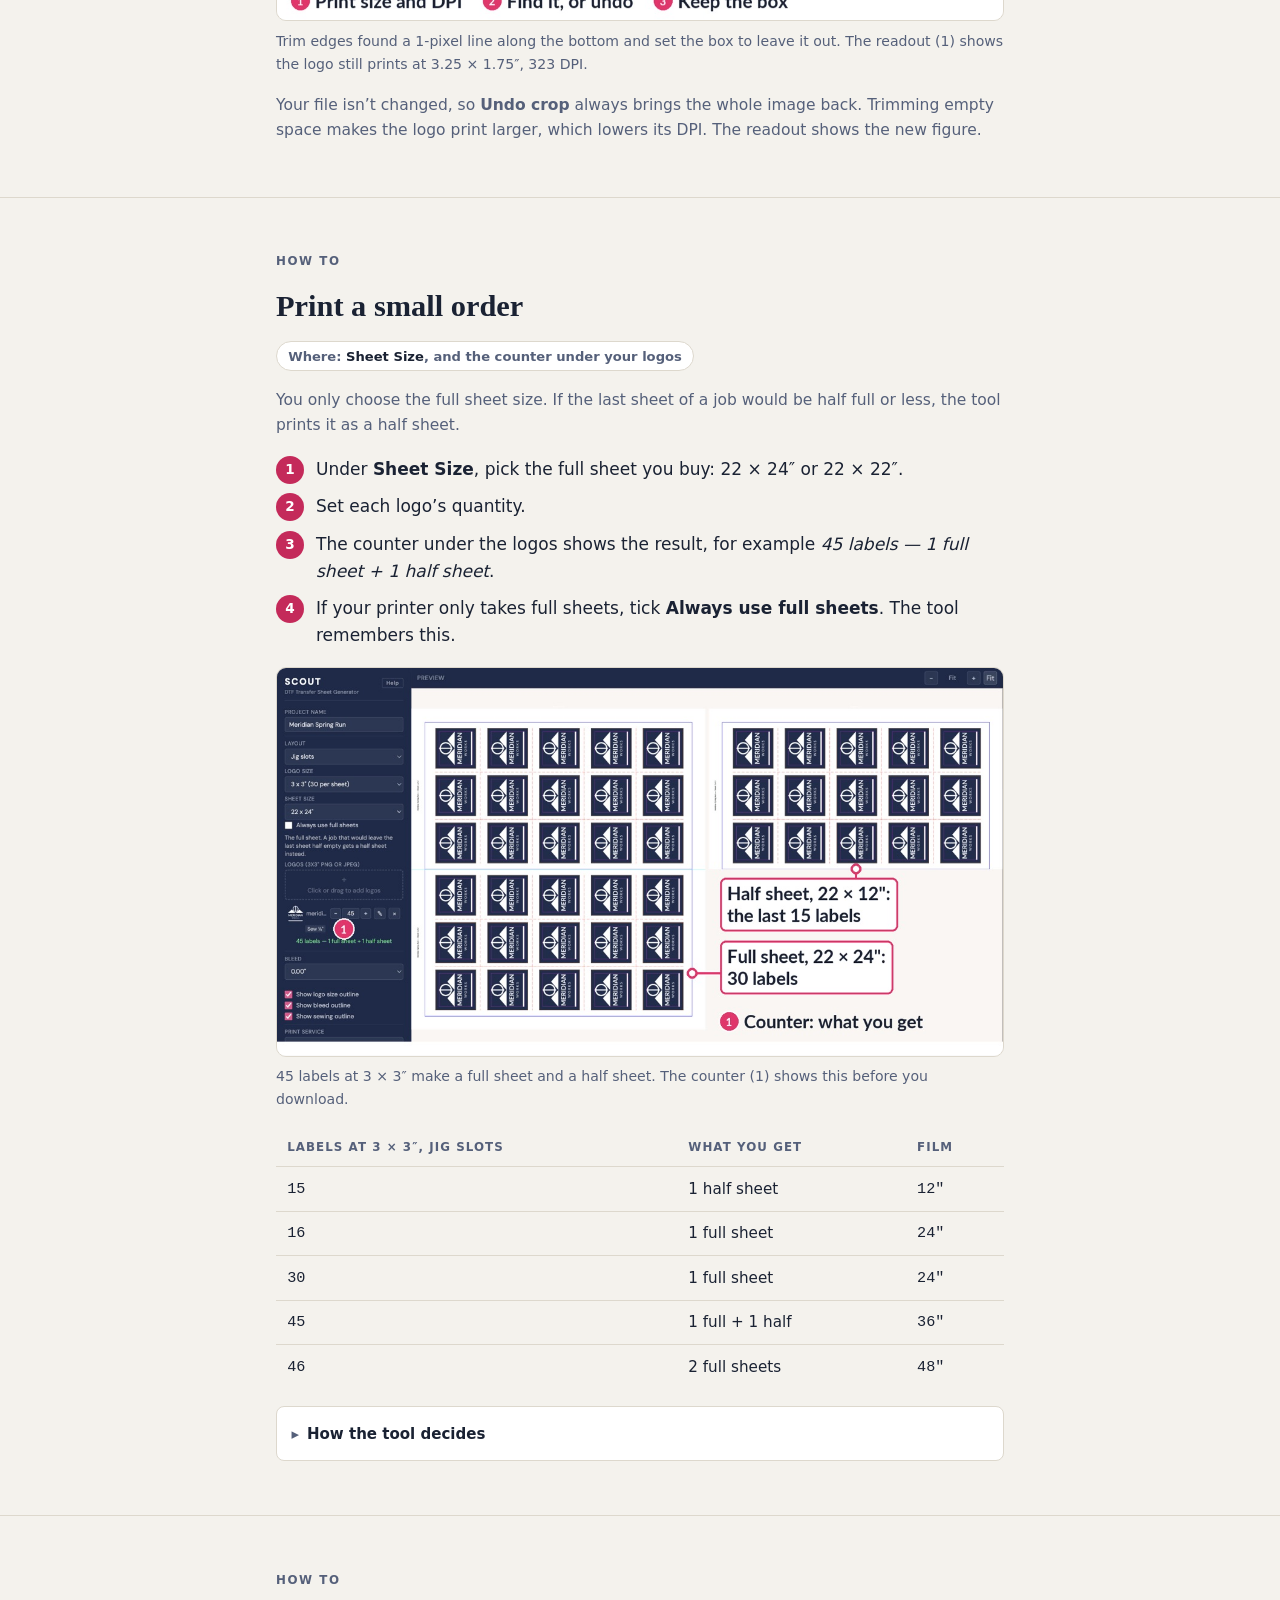
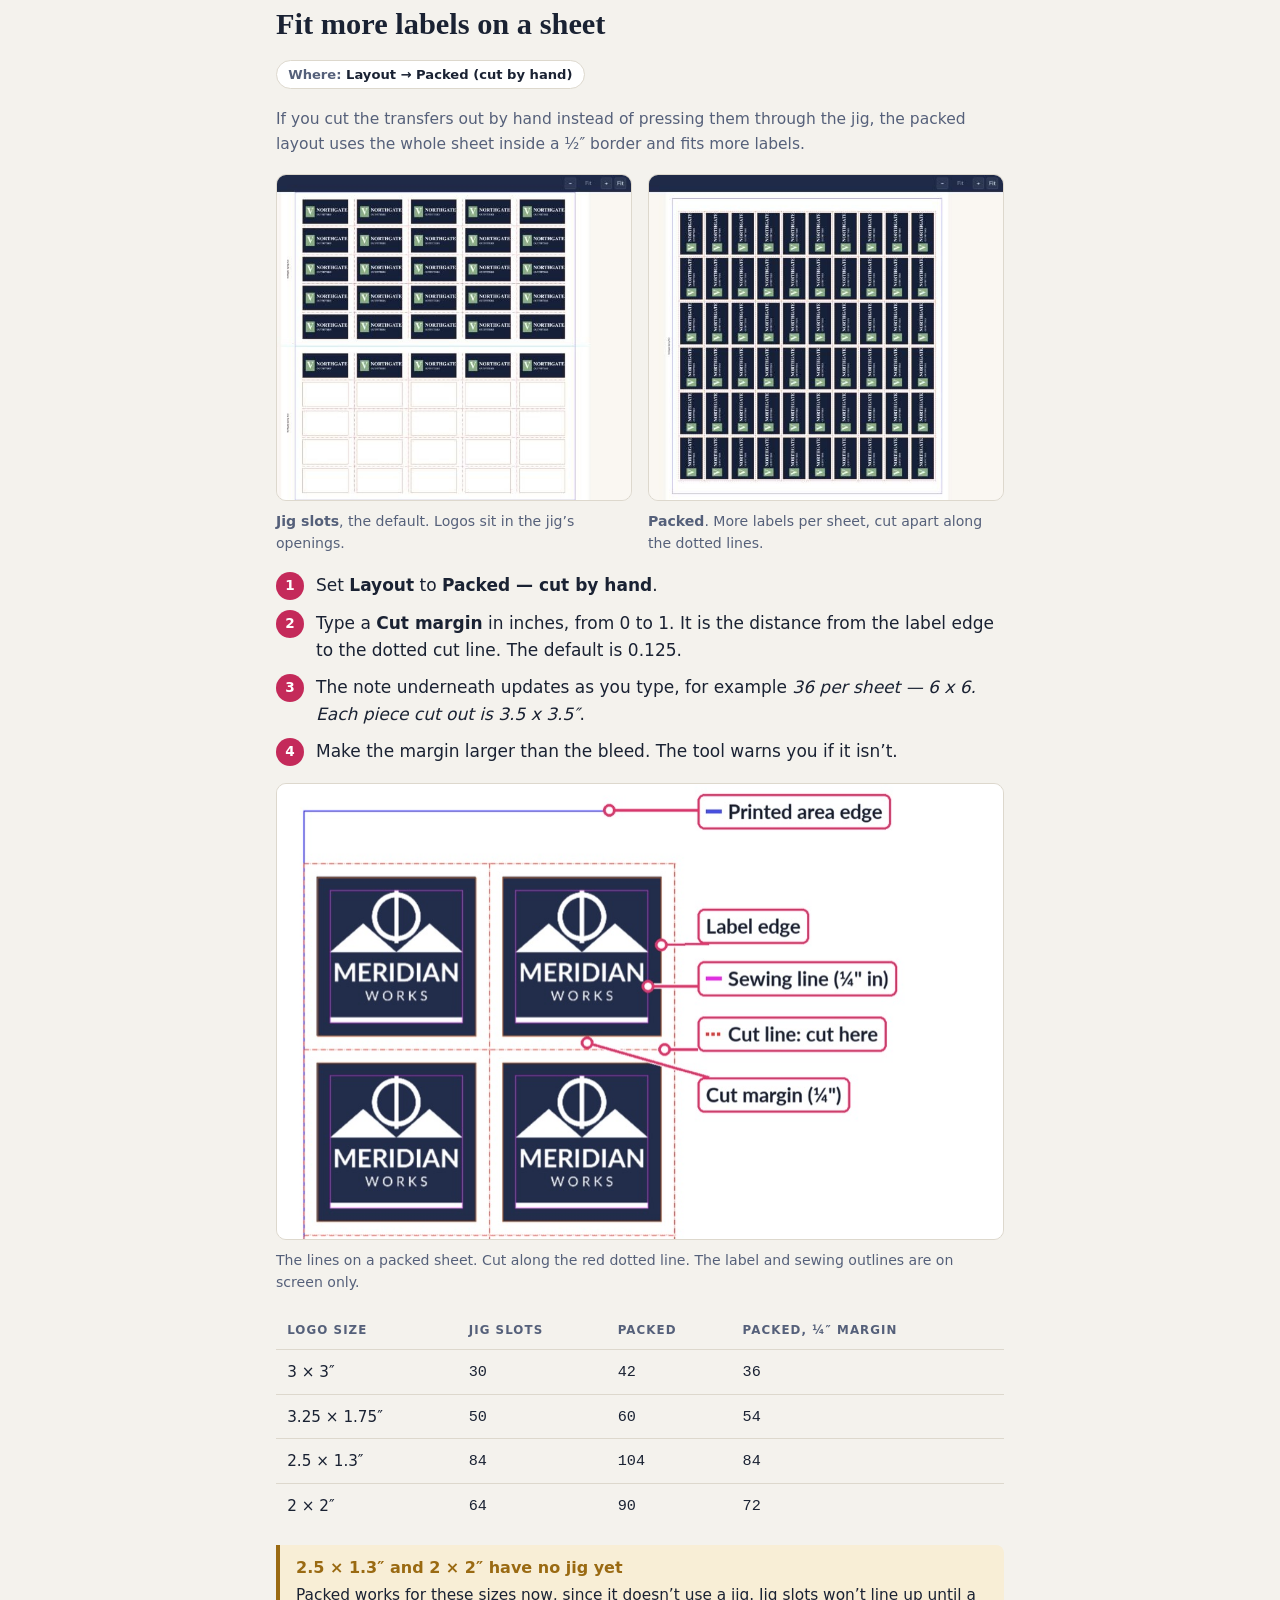
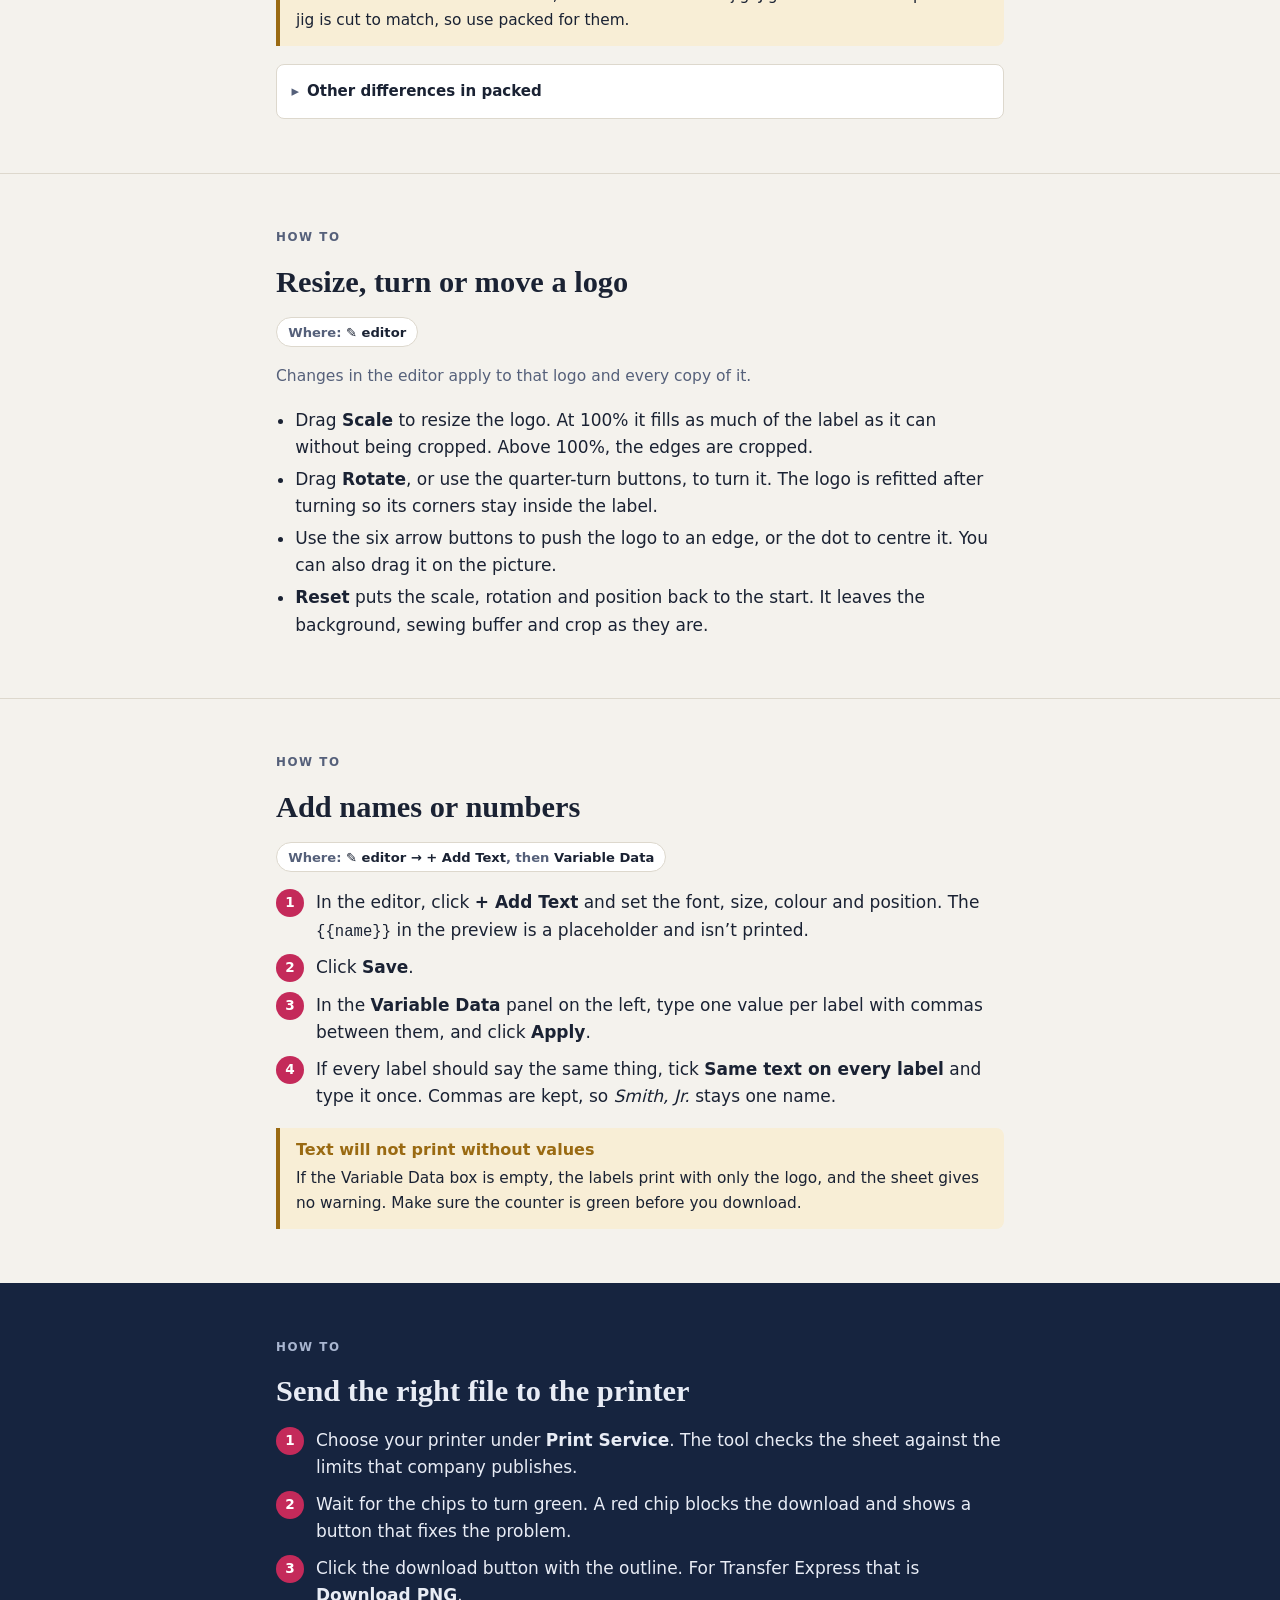
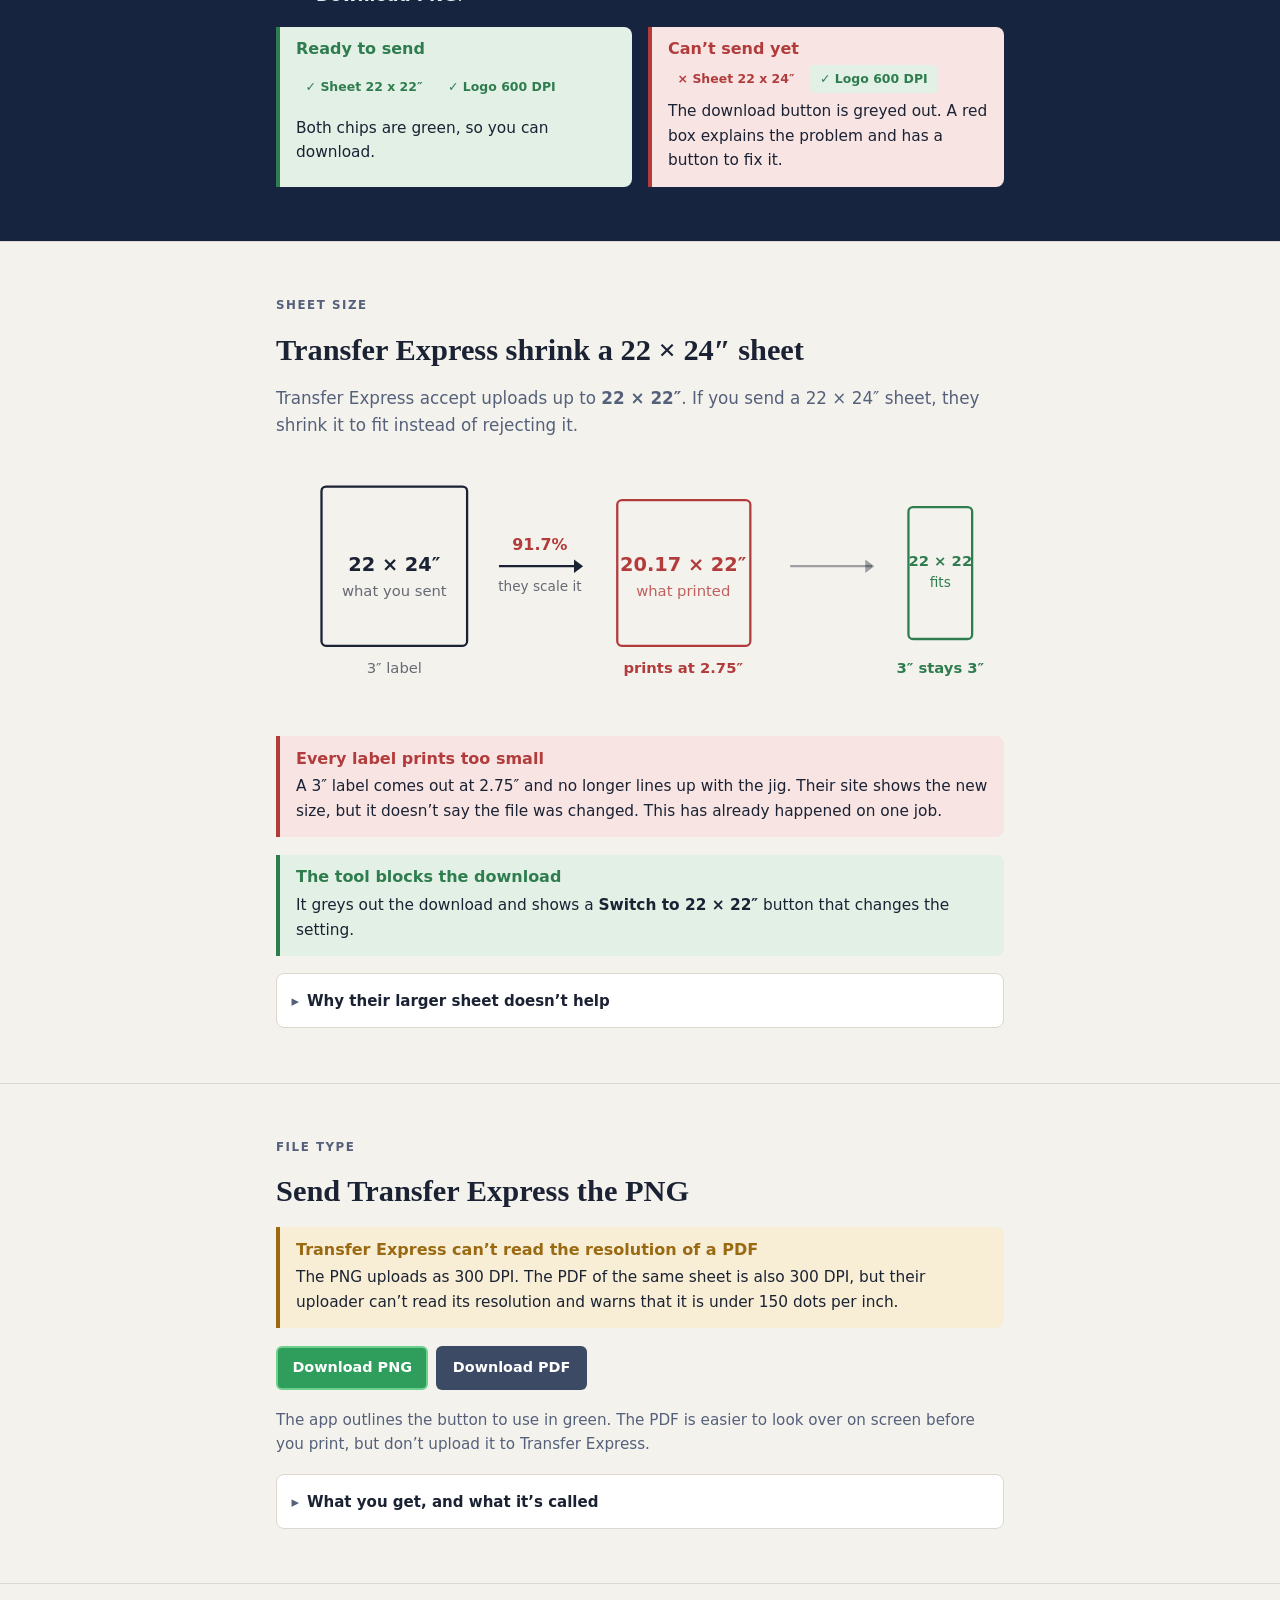
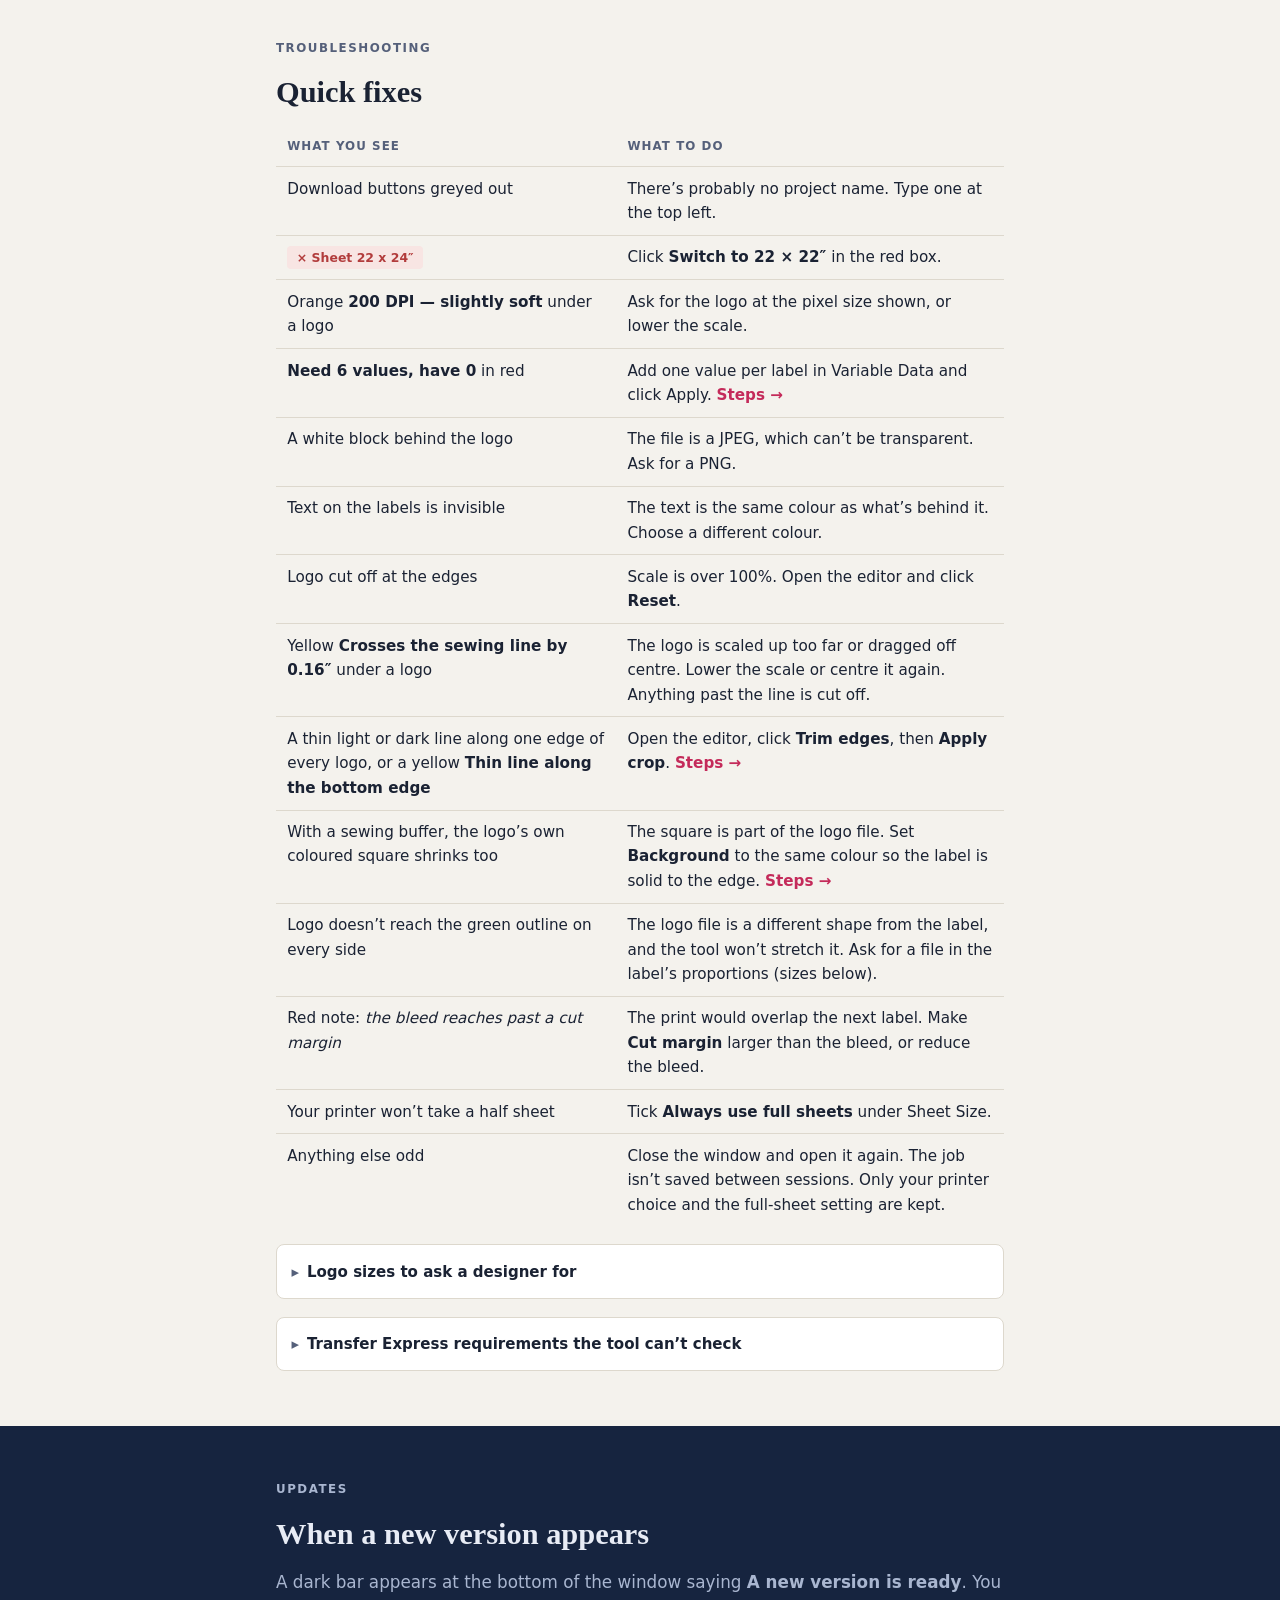
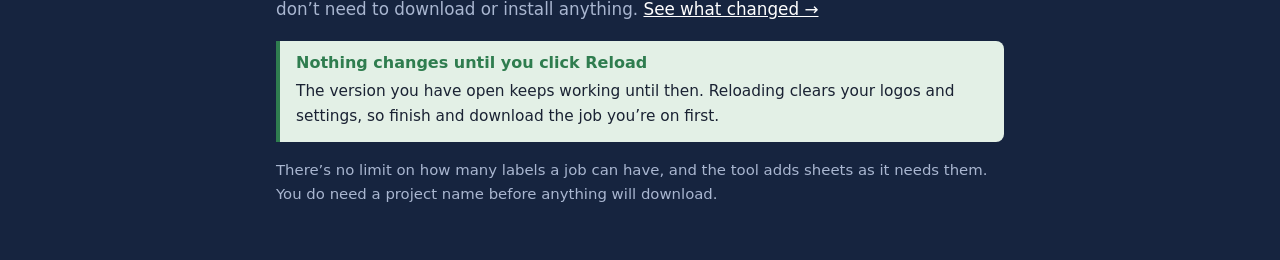
==== commit debaab83: "Rewrite the Help page in plainer prose" ====
--- a/guide.html
+++ b/guide.html
@@ -20,7 +20,7 @@
   img { max-width: 100%; }
   [hidden] { display: none !important; }
 </style>
-<title>Transfer Sheet Tool &mdash; Guide</title>
+<title>Transfer Sheet Tool Guide</title>
 <link rel="stylesheet" href="https://fonts.googleapis.com/css2?family=Fraunces:opsz,wght@9..144,500;9..144,700&family=Source+Sans+3:wght@400;600;700&family=Source+Code+Pro:wght@500&display=swap">
 <style>
 /* Layout: one reading column, full-bleed figure bands, detail folded into
@@ -236,11 +236,11 @@
     <a class="backlink" href="./">&larr; Back to the tool</a>
     <span class="eyebrow">Scout &middot; DTF transfer sheets</span>
     <h1>Transfer Sheet Tool</h1>
-    <p class="lede">Arranges your logos onto a print-ready sheet for the heatpress,
-      with the registration marks and jig outlines already in the right places.</p>
-    <a class="newpill" href="#new">New: sewing buffer and Trim edges &rarr; What&rsquo;s new</a>
-    <p class="lede" style="font-size:.92rem">Nothing to install. Your logo files never
-      leave your computer, and it keeps working if the internet drops.</p>
+    <p class="lede">Lays your logos out on a print-ready sheet for the heatpress, with
+      the registration marks and jig outlines in place.</p>
+    <a class="newpill" href="#new">New on Nov 8: sewing buffer and Trim edges. See what&rsquo;s new &rarr;</a>
+    <p class="lede" style="font-size:.92rem">It runs in your browser. Your logo files
+      stay on your computer, and the tool still works if the internet drops.</p>
   </div>
 </header>
 
@@ -248,12 +248,12 @@
   <div class="wrap stack">
     <span class="eyebrow">Start here</span>
     <h2>What do you want to do?</h2>
-    <p class="lede">Pick a task. Each one jumps to the steps, and shows where the
-      control is: the panel on the left, or the logo editor you open with
-      <strong>&#9998;</strong>.</p>
+    <p class="lede">Each card links to the steps and says where the control is: in the
+      panel on the left, or in the logo editor, which opens from the
+      <strong>&#9998;</strong> button on a logo&rsquo;s row.</p>
     <nav class="tasks" aria-label="Tasks">
       <a class="task" href="#start"><strong>Make a sheet, start to finish</strong>
-        <span class="where">Five steps, about a minute</span></a>
+        <span class="where">Five steps</span></a>
       <a class="task is-new" href="#sewing"><strong>Keep artwork out of the stitching<span class="tag-new">New</span></strong>
         <span class="where">Editor &rarr; Sewing buffer</span></a>
       <a class="task" href="#background"><strong>Put a logo on a coloured label</strong>
@@ -261,7 +261,7 @@
       <a class="task is-new" href="#trim"><strong>Remove a stray line or empty space<span class="tag-new">New</span></strong>
         <span class="where">Editor &rarr; Trim edges</span></a>
       <a class="task" href="#sheets"><strong>Print a small order</strong>
-        <span class="where">Automatic: half sheets</span></a>
+        <span class="where">Half sheets are automatic</span></a>
       <a class="task" href="#packed"><strong>Fit more labels on a sheet</strong>
         <span class="where">Layout &rarr; Packed</span></a>
       <a class="task" href="#adjust"><strong>Resize, turn or move a logo</strong>
@@ -280,19 +280,19 @@
   <div class="wrap stack">
     <span class="eyebrow">Release notes</span>
     <h2>What&rsquo;s new</h2>
-    <p class="lede">Newest first. Each change works the moment the page reloads; there
-      is nothing to install.</p>
+    <p class="lede">Newest first. A change reaches you the next time the page
+      reloads.</p>
     <div>
       <div class="release">
         <time datetime="2026-11-08">Nov 8, 2026</time>
         <ul>
-          <li><span class="kind new">New</span><strong>Sewing buffer.</strong> Keep
+          <li><span class="kind new">New</span><strong>Sewing buffer.</strong> Keeps
             artwork 3&nbsp;mm, 4&nbsp;mm or &frac14;&Prime; inside the label edge, so
-            nothing prints where the stitching goes. Set it per logo, or on every logo
-            at once. <a class="try" href="#sewing">Try it &rarr;</a></li>
+            the stitching doesn&rsquo;t run through it. Set it on one logo or copy it to
+            all of them. <a class="try" href="#sewing">Try it &rarr;</a></li>
           <li><span class="kind new">New</span><strong>Crop and Trim edges.</strong>
-            Remove a stray one-pixel line or empty space from a logo file without
-            sending it back. The original file is never changed.
+            Cut a stray 1-pixel line or an empty margin off a logo file without sending
+            it back to the designer. Your original file isn&rsquo;t changed.
             <a class="try" href="#trim">Try it &rarr;</a></li>
         </ul>
       </div>
@@ -300,52 +300,53 @@
         <time datetime="2026-10-29">Oct 29, 2026</time>
         <ul>
           <li><span class="kind better">Better</span><strong>Packed uses the whole
-            sheet.</strong> Up to 40% more labels per sheet when you cut by hand: 42
-            instead of 36 at 3&nbsp;&times;&nbsp;3&Prime;, 90 instead of 64 at
-            2&nbsp;&times;&nbsp;2&Prime;. <a class="try" href="#packed">See how &rarr;</a></li>
+            sheet.</strong> It now fills the sheet inside a &frac12;&Prime; border. A
+            3&nbsp;&times;&nbsp;3&Prime; sheet holds 42 labels instead of 36, and
+            2&nbsp;&times;&nbsp;2&Prime; holds 90 instead of 64.
+            <a class="try" href="#packed">See how &rarr;</a></li>
           <li><span class="kind better">Better</span><strong>Cut margin replaces
-            Gap.</strong> Set how far each cut line sits from the label, and the tool
-            tells you the size of every piece you cut out. Bleed and the outline
-            checkboxes now work in packed too.</li>
-          <li><span class="kind fix">Fixed</span>The page no longer reloads itself a
-            few seconds into a first visit and loses what you typed. Also fixed: text
-            controls showing on a logo with no text, a cut-off &ldquo;Position
-            bottom&rdquo; button, and a cut margin box that accepted any number.</li>
+            Gap.</strong> You set the distance from each label to its cut line, and the
+            tool shows the size of each piece you&rsquo;ll cut out. Bleed and the outline
+            checkboxes now work in packed as well.</li>
+          <li><span class="kind fix">Fixed</span>On a first visit, the page used to
+            reload itself after a few seconds and lose what you had typed. Also fixed:
+            text controls showing on a logo with no text, a clipped Position bottom
+            button, and a Cut margin box that accepted any number.</li>
         </ul>
       </div>
       <div class="release">
         <time datetime="2026-10-28">Oct 28, 2026</time>
         <ul>
-          <li><span class="kind new">New</span><strong>Half sheets, chosen for
-            you.</strong> A job that only fills the top half of a sheet prints on a
-            22&nbsp;&times;&nbsp;12&Prime; half sheet, using half the film.
+          <li><span class="kind new">New</span><strong>Half sheets.</strong> If a job
+            only fills the top half of its last sheet, that sheet prints as a
+            22&nbsp;&times;&nbsp;12&Prime; half sheet and uses half the film.
             <a class="try" href="#sheets">See how &rarr;</a></li>
           <li><span class="kind new">New</span><strong>Always use full
-            sheets.</strong> For printers that only take whole sheets. The tool
-            remembers it.</li>
+            sheets.</strong> For printers that only take whole sheets. The setting is
+            remembered.</li>
         </ul>
       </div>
       <div class="release">
         <time datetime="2026-10-26">Oct 26, 2026</time>
         <ul>
-          <li><span class="kind new">New</span><strong>Two more sizes:</strong>
+          <li><span class="kind new">New</span><strong>Two more sizes,</strong>
             2.5&nbsp;&times;&nbsp;1.3&Prime; and 2&nbsp;&times;&nbsp;2&Prime;. Use packed
-            for them until their jigs are cut.</li>
-          <li><span class="kind fix">Fixed</span>Label and bleed outlines in the
-            preview are drawn sharply instead of fading at small sizes.</li>
+            for these until their jigs are cut.</li>
+          <li><span class="kind fix">Fixed</span>The label and bleed outlines in the
+            preview no longer fade or lose edges when the sheet is zoomed out.</li>
         </ul>
       </div>
       <div class="release">
         <time datetime="2026-10-25">Oct 25, 2026</time>
         <ul>
           <li><span class="kind new">New</span><strong>Runs in your browser.</strong>
-            Logos never leave your computer, and the tool works offline.</li>
-          <li><span class="kind new">New</span><strong>Printer check.</strong> Pick
+            Logos stay on your computer, and the tool works offline.</li>
+          <li><span class="kind new">New</span><strong>Printer check.</strong> Choose
             your print service and the tool checks the sheet against its limits before
             you download. <a class="try" href="#send">See how &rarr;</a></li>
-          <li><span class="kind new">New</span>A single sheet downloads as a plain PNG;
-            several sheets save straight into a folder. <strong>Same text on every
-            label</strong> for one name on all labels. This guide, from the
+          <li><span class="kind new">New</span>One sheet downloads as a PNG, and several
+            sheets save into a folder you choose. <strong>Same text on every
+            label</strong> puts one name on all of them. This guide opens from the
             <strong>Help</strong> link.</li>
         </ul>
       </div>
@@ -360,25 +361,26 @@
     <div class="steps">
       <div class="step"><span class="num">1</span><div>
         <strong>Type a project name</strong>
-        <p>Printed small in the sheet margin and used for the file name. The download
-          buttons stay greyed out until you fill it in.</p></div></div>
+        <p>It&rsquo;s printed small in the sheet margin and used in the file name. The
+          download buttons stay grey until you enter one.</p></div></div>
       <div class="step"><span class="num">2</span><div>
         <strong>Pick the logo size</strong>
-        <p>Four sizes. If you are not sure, leave it on
+        <p>There are four. If you aren&rsquo;t sure, leave it on
           3&nbsp;&times;&nbsp;3.</p></div></div>
       <div class="step"><span class="num">3</span><div>
         <strong>Drag your logo in</strong>
-        <p>A PNG with a transparent background gives the best result. JPEGs work, but
-          anything transparent in them comes out white.</p></div></div>
+        <p>Use a PNG with a transparent background if you have one. A JPEG works, but
+          it can&rsquo;t be transparent, so its background prints as a white
+          box.</p></div></div>
       <div class="step"><span class="num">4</span><div>
         <strong>Set how many you need</strong>
-        <p>Use &minus; and &plus;, or click the number and type it. The counter below
-          says what the job becomes &mdash; <em>45 labels &mdash; 1 full sheet + 1 half
-          sheet</em>.</p></div></div>
+        <p>Use &minus; and &plus;, or click the number and type it. The counter
+          underneath shows how many sheets that makes, for example <em>45 labels &mdash;
+          1 full sheet + 1 half sheet</em>.</p></div></div>
       <div class="step"><span class="num">5</span><div>
         <strong>Download</strong>
-        <p>Check the printer panel is green, then click
-          <strong>Download&nbsp;PNG</strong>. That is the file you send.</p></div></div>
+        <p>When the printer panel is green, click <strong>Download&nbsp;PNG</strong> and
+          send that file.</p></div></div>
     </div>
     <figure>
       <div class="shot">
@@ -389,9 +391,8 @@
         <span class="pin" style="left:12.3%;top:51%">4</span>
         <span class="pin" style="left:6%;   top:95.5%">5</span>
       </div>
-      <figcaption>The numbers match the steps. Controls run down the left; the sheet
-        as it will print is on the right, and updates every time you change
-        something.</figcaption>
+      <figcaption>The numbers match the steps. The sheet on the right is what will
+        print, and it redraws whenever you change something.</figcaption>
     </figure>
   </div>
 </section>
@@ -401,40 +402,41 @@
     <span class="eyebrow">How to &middot; New</span>
     <h2>Keep artwork out of the stitching</h2>
     <span class="where-pill">Where: <b>&#9998; editor &rarr; Sewing buffer</b></span>
-    <p class="why">The stitching around a label takes a band just inside its edge. A
-      sewing buffer keeps every bit of artwork out of that band.</p>
+    <p class="why">When a label is sewn on, the stitching runs through a band just
+      inside its edge. A sewing buffer keeps the artwork out of that band.</p>
     <ol class="do">
       <li><div>Click <strong>&#9998;</strong> on the logo&rsquo;s row to open the editor.</div></li>
       <li><div>Under <strong>Sewing buffer</strong>, pick <strong>3&nbsp;mm</strong>,
-        <strong>4&nbsp;mm</strong> or <strong>&frac14;&Prime;</strong>. The logo
-        shrinks to fit inside a magenta line that far in from the edge.</div></li>
-      <li><div>With more than one logo, tick <strong>Use on every logo</strong> to set
-        the whole job at once.</div></li>
-      <li><div>Click <strong>Save</strong>. Every label on the sheet now shows its
-        magenta line.</div></li>
+        <strong>4&nbsp;mm</strong> or <strong>&frac14;&Prime;</strong>. A magenta line
+        appears that far in from the edge, and the logo shrinks to fit inside
+        it.</div></li>
+      <li><div>If the job has more than one logo, tick <strong>Use on every
+        logo</strong> to give them all the same buffer.</div></li>
+      <li><div>Click <strong>Save</strong>. Each label in the sheet preview now shows
+        its magenta line.</div></li>
     </ol>
     <figure>
       <div class="shot"><img src="guide-img/editor-sewing.jpg"
         alt="The logo editor with a navy background and a quarter-inch sewing buffer. Labelled: the green label edge, the magenta sewing line the artwork stays inside, the navy background running to the edge, and the Color, quarter-inch and readout controls"></div>
-      <figcaption>A &frac14;&Prime; buffer on a 3&nbsp;&times;&nbsp;3&Prime; label. The
-        numbers mark the controls; the sewing line here keeps 69% of the label for
-        artwork.</figcaption>
+      <figcaption>A &frac14;&Prime; buffer on a 3&nbsp;&times;&nbsp;3&Prime; label leaves
+        69% of the label for artwork. The numbered pins mark the controls.</figcaption>
     </figure>
     <details>
-      <summary>Good to know</summary>
+      <summary>More about the sewing buffer</summary>
       <div class="stack">
         <ul>
-          <li>The magenta line is a guide and never prints. Untick <strong>Show sewing
-            outline</strong> to hide it.</li>
-          <li>Scale a logo up or drag it over the line and the overhang is cut off, not
-            printed. A yellow note says by how much.</li>
-          <li>A buffer costs small labels the most. At &frac14;&Prime;, a
-            2.5&nbsp;&times;&nbsp;1.3&Prime; label keeps under half its area for artwork.</li>
-          <li>The default is <strong>None</strong>, so older jobs print exactly as
-            before.</li>
-          <li>Not the same as <strong>Cut margin</strong>: that is film
-            <em>outside</em> the label for the scissors; this is the band
-            <em>inside</em> it for the needle.</li>
+          <li>The magenta line is only on screen and is never printed. Untick
+            <strong>Show sewing outline</strong> to hide it.</li>
+          <li>If you scale the logo up or drag it across the line, the part outside is
+            cut off. A yellow note says how far it crosses.</li>
+          <li>A buffer takes a bigger share of a small label. With a &frac14;&Prime; buffer, a
+            2.5&nbsp;&times;&nbsp;1.3&Prime; label has less than half its area left for
+            artwork.</li>
+          <li>New logos start at <strong>None</strong>, so jobs made before the buffer
+            existed print the same as they always did.</li>
+          <li><strong>Cut margin</strong>, in the packed layout, is a different setting.
+            It is film left around the outside of the label for cutting, whereas the
+            sewing buffer is a band inside the label.</li>
         </ul>
       </div>
     </details>
@@ -450,14 +452,15 @@
       <li><div>Open the logo&rsquo;s editor with <strong>&#9998;</strong>.</div></li>
       <li><div>Next to <strong>Background</strong>, click <strong>Color</strong>.</div></li>
       <li><div>Click the colour swatch beside it and pick the label colour.</div></li>
-      <li><div>Click <strong>Save</strong>. The colour fills the whole label behind the
+      <li><div>Click <strong>Save</strong>. The colour fills the label behind the
         logo.</div></li>
     </ol>
     <div class="note">
-      <h3>The logo itself is never recoloured</h3>
-      <p>For a white logo on a navy label, ask the customer for a white logo file; the
-        tool supplies the navy. With a sewing buffer set, the colour still runs to the
-        label edge while the artwork stays inside the line.</p>
+      <h3>The logo keeps its own colours</h3>
+      <p>The tool can&rsquo;t recolour a logo. For a white logo on a navy label, get a
+        white version of the logo from the customer and set the background to navy. If
+        a sewing buffer is set, the colour still runs to the label edge and only the
+        artwork moves in.</p>
     </div>
   </div>
 </section>
@@ -467,28 +470,29 @@
     <span class="eyebrow">How to &middot; New</span>
     <h2>Remove a stray line or empty space</h2>
     <span class="where-pill">Where: <b>&#9998; editor &rarr; Image &rarr; Trim edges</b></span>
-    <p class="why">Exported logos sometimes carry a one-pixel line along an edge, too
-      thin to see on screen but printed on every label. A yellow note under the logo
-      warns you: <em>Thin line along the bottom edge</em>.</p>
+    <p class="why">Logo exports sometimes have a 1-pixel line along one edge. It&rsquo;s
+      too thin to notice on screen, but it prints on every label. When the tool finds
+      one, it puts a yellow note under the logo, such as <em>Thin line along the bottom
+      edge</em>.</p>
     <ol class="do">
       <li><div>Open the logo&rsquo;s editor with <strong>&#9998;</strong>.</div></li>
-      <li><div>Click <strong>Trim edges</strong>. The tool finds the line or empty
-        margin and draws a box around what to keep. Or click <strong>Crop&hellip;</strong>
-        and drag the box yourself.</div></li>
-      <li><div>Check the readout: the size the artwork prints and its DPI. Amber means
-        under 270 DPI, red under 200.</div></li>
+      <li><div>Click <strong>Trim edges</strong>. The tool finds the line or the empty
+        margin and puts a box around the part to keep. To place the box yourself, click
+        <strong>Crop&hellip;</strong> and drag it.</div></li>
+      <li><div>Check the readout under the picture. It gives the printed size and the
+        DPI. Amber means under 270 DPI, and red means under 200.</div></li>
       <li><div>Click <strong>Apply crop</strong>, then <strong>Save</strong>.</div></li>
     </ol>
     <figure>
       <div class="shot"><img src="guide-img/editor-trim.jpg"
         alt="The crop view after Trim edges. Labelled: the one-pixel line along the bottom that it cuts off, the crop handles, the print size and DPI readout, the Trim edges and Whole image buttons, and Apply crop"></div>
       <figcaption>Trim edges found a 1-pixel line along the bottom and set the box to
-        remove it. The readout (1) shows it still prints at
+        leave it out. The readout (1) shows the logo still prints at
         3.25&nbsp;&times;&nbsp;1.75&Prime;, 323 DPI.</figcaption>
     </figure>
-    <p class="why">The file is never changed, so <strong>Undo crop</strong> always puts
-      the whole image back. Trimming empty space makes the logo print bigger, which
-      lowers its DPI; the readout shows by how much.</p>
+    <p class="why">Your file isn&rsquo;t changed, so <strong>Undo crop</strong> always
+      brings the whole image back. Trimming empty space makes the logo print larger,
+      which lowers its DPI. The readout shows the new figure.</p>
   </div>
 </section>
 
@@ -497,23 +501,22 @@
     <span class="eyebrow">How to</span>
     <h2>Print a small order</h2>
     <span class="where-pill">Where: <b>Sheet Size</b>, and the counter under your logos</span>
-    <p class="why">You never pick a half sheet. Choose the full sheet you buy, set your
-      quantities, and the tool uses a half sheet whenever the last sheet would be half
-      empty.</p>
+    <p class="why">You only choose the full sheet size. If the last sheet of a job would
+      be half full or less, the tool prints it as a half sheet.</p>
     <ol class="do">
       <li><div>Under <strong>Sheet Size</strong>, pick the full sheet you buy:
         22&nbsp;&times;&nbsp;24&Prime; or 22&nbsp;&times;&nbsp;22&Prime;.</div></li>
       <li><div>Set each logo&rsquo;s quantity.</div></li>
-      <li><div>Read the counter under the logos: <em>45 labels &mdash; 1 full sheet + 1
-        half sheet</em>.</div></li>
+      <li><div>The counter under the logos shows the result, for example <em>45 labels
+        &mdash; 1 full sheet + 1 half sheet</em>.</div></li>
       <li><div>If your printer only takes full sheets, tick <strong>Always use full
-        sheets</strong>. The tool remembers it.</div></li>
+        sheets</strong>. The tool remembers this.</div></li>
     </ol>
     <figure>
       <div class="shot"><img src="guide-img/half-sheet.jpg"
         alt="45 labels shown as one full 22 by 24 inch sheet of 30 labels and one 22 by 12 inch half sheet of 15, with the counter under the logo labelled"></div>
-      <figcaption>45 labels at 3&nbsp;&times;&nbsp;3&Prime;: a full sheet and a half sheet.
-        The counter (1) says so before you download.</figcaption>
+      <figcaption>45 labels at 3&nbsp;&times;&nbsp;3&Prime; make a full sheet and a half
+        sheet. The counter (1) shows this before you download.</figcaption>
     </figure>
     <div class="tablewrap"><table>
       <thead><tr><th>Labels at 3 &times; 3&Prime;, jig slots</th><th>What you get</th><th>Film</th></tr></thead>
@@ -528,23 +531,21 @@
     <details>
       <summary>How the tool decides</summary>
       <div class="stack">
-        <p>A job fills in jig halves. Every two of them is one full sheet, and a
-          leftover one is a <strong>half sheet</strong> &mdash; the top half of the film,
-          12&Prime; tall instead of 24. In the jig layout it is one jig half, pressed in
-          the jig exactly as a full sheet is; in the packed layout it is packed on its
-          own. It is always the last sheet.</p>
-        <p>Sixteen labels become a whole sheet rather than two halves, because two
-          halves are the same film and twice the pressing. Forty-five become a full
-          sheet and a half rather than two full sheets, because the second full
-          sheet would be half empty.</p>
+        <p>Labels fill one jig half at a time, and two halves make a full sheet. If one
+          half is left over, it becomes a <strong>half sheet</strong>: the top half of
+          the film, 12&Prime; tall. It is always the last sheet of
+          the job. In the jig layout you press it in the jig like a full sheet. In the
+          packed layout it is packed separately.</p>
+        <p>Two half sheets use the same film as one full sheet and take twice the
+          pressing, so 16 labels go on one full sheet. At 45, a second full sheet would
+          be half empty, so the last 15 go on a half sheet.</p>
         <ul>
-          <li>Half sheets are 22&nbsp;&times;&nbsp;12&Prime; under a
-            22&nbsp;&times;&nbsp;24&Prime; sheet and 22&nbsp;&times;&nbsp;11&Prime;
-            under a 22&nbsp;&times;&nbsp;22&Prime; one.</li>
-          <li>A PDF of a mixed job has pages of both sizes, each at 300 DPI.</li>
+          <li>A half sheet is 22&nbsp;&times;&nbsp;12&Prime; when you buy
+            22&nbsp;&times;&nbsp;24&Prime; sheets, and 22&nbsp;&times;&nbsp;11&Prime;
+            when you buy 22&nbsp;&times;&nbsp;22&Prime;.</li>
+          <li>The PDF of a mixed job has pages of both sizes, all at 300 DPI.</li>
           <li>With <strong>Always use full sheets</strong> ticked, 45 labels at
-            3&nbsp;&times;&nbsp;3&Prime; become two full sheets instead of a full and a
-            half.</li>
+            3&nbsp;&times;&nbsp;3&Prime; make two full sheets.</li>
         </ul>
       </div>
     </details>
@@ -555,39 +556,40 @@
   <div class="wrap stack">
     <span class="eyebrow">How to</span>
     <h2>Fit more labels on a sheet</h2>
-    <span class="where-pill">Where: <b>Layout &rarr; Packed &mdash; cut by hand</b></span>
-    <p class="why">If you cut the transfers out by hand rather than pressing them in
-      the jig, packed fills the whole sheet with a &frac12;&Prime; border, and fits up
-      to 40% more.</p>
+    <span class="where-pill">Where: <b>Layout &rarr; Packed (cut by hand)</b></span>
+    <p class="why">If you cut the transfers out by hand instead of pressing them through
+      the jig, the packed layout uses the whole sheet inside a &frac12;&Prime; border
+      and fits more labels.</p>
     <div class="two">
       <figure>
         <div class="shot"><img src="guide-img/layout-jig.jpg"
              alt="Jig slots layout: logos in the jig's fixed openings with red registration marks"></div>
-        <figcaption><strong>Jig slots</strong> &mdash; the default. Lines up with the
-          physical jig.</figcaption>
+        <figcaption><strong>Jig slots</strong>, the default. Logos sit in the jig&rsquo;s
+          openings.</figcaption>
       </figure>
       <figure>
         <div class="shot"><img src="guide-img/layout-packed.jpg"
              alt="Packed layout: logos turned sideways and packed tightly with dotted cut lines"></div>
-        <figcaption><strong>Packed</strong> &mdash; more per sheet, cut apart by hand
-          along the dotted lines.</figcaption>
+        <figcaption><strong>Packed</strong>. More labels per sheet, cut apart along the
+          dotted lines.</figcaption>
       </figure>
     </div>
     <ol class="do">
       <li><div>Set <strong>Layout</strong> to <strong>Packed &mdash; cut by
         hand</strong>.</div></li>
-      <li><div>Type a <strong>Cut margin</strong> in inches, 0 to 1: how far each
-        dotted cut line sits from the label edge. 0.125 is the default.</div></li>
-      <li><div>Read the note underneath, for example <em>36 per sheet &mdash; 6 x 6.
-        Each piece cut out is 3.5 x 3.5&Prime;</em>. It updates as you type.</div></li>
-      <li><div>Keep the margin wider than the bleed. If it is not, the tool warns
-        you.</div></li>
+      <li><div>Type a <strong>Cut margin</strong> in inches, from 0 to 1. It is the
+        distance from the label edge to the dotted cut line. The default is
+        0.125.</div></li>
+      <li><div>The note underneath updates as you type, for example <em>36 per sheet
+        &mdash; 6 x 6. Each piece cut out is 3.5 x 3.5&Prime;</em>.</div></li>
+      <li><div>Make the margin larger than the bleed. The tool warns you if it
+        isn&rsquo;t.</div></li>
     </ol>
     <figure>
       <div class="shot"><img src="guide-img/packed-lines.jpg"
         alt="Close-up of a packed sheet. Labelled: the blue printed area edge, the label edge, the magenta sewing line, the red dotted cut line, and the cut margin between label and cut line"></div>
-      <figcaption>Every line on a packed sheet. You cut along the dotted red line; the
-        label and sewing outlines are guides and never print.</figcaption>
+      <figcaption>The lines on a packed sheet. Cut along the red dotted line. The label
+        and sewing outlines are on screen only.</figcaption>
     </figure>
     <div class="tablewrap"><table>
       <thead><tr><th>Logo size</th><th>Jig slots</th><th>Packed</th><th>Packed, &frac14;&Prime; margin</th></tr></thead>
@@ -604,25 +606,24 @@
     </table></div>
     <div class="note warn">
       <h3>2.5 &times; 1.3&Prime; and 2 &times; 2&Prime; have no jig yet</h3>
-      <p><strong>Packed</strong> works today, because packing needs no jig.
-        <strong>Jig slots</strong> will not line up until a jig has been cut to match
-        them, so use packed for those sizes for now.</p>
+      <p>Packed works for these sizes now, since it doesn&rsquo;t use a jig. Jig slots
+        won&rsquo;t line up until a jig is cut to match, so use packed for them.</p>
     </div>
     <details>
-      <summary>What else changes in packed mode</summary>
+      <summary>Other differences in packed</summary>
       <div class="stack">
         <ul>
-          <li><strong>Every piece you cut out</strong> is the label plus the cut margin
-            all round. Neighbours share the cut line between them.</li>
-          <li><strong>Bleed and the outline checkboxes work as they do for the
-            jig.</strong> The green outline is the label; the dotted red line is where
-            you cut. If a logo does not reach the green line on every side, that is the
-            shape of the logo file, not the spacing.</li>
-          <li><strong>No blue jig boxes and no cyan line down the middle.</strong> One
-            blue outline shows the printed area.</li>
-          <li>A half sheet is packed on its own, so it is not simply half of a full one
-            &mdash; and it may lay the logos the other way round. That makes no
-            difference once they are cut out.</li>
+          <li>Each piece you cut out is the label plus the cut margin on every side.
+            Neighbouring labels share a cut line.</li>
+          <li>Bleed and the outline checkboxes behave as they do in the jig layout. The
+            green outline is the label edge and the red dotted line is where you cut. If
+            a logo stops short of the green line on one side, the logo file is a
+            different shape from the label.</li>
+          <li>There are no blue jig boxes and no cyan line across the middle. One blue
+            outline marks the printed area.</li>
+          <li>A half sheet is packed separately, so it may not hold exactly half as many
+            labels, and its logos may be turned the other way. The finished labels are the same
+            either way, because each piece is cut out before it&rsquo;s pressed.</li>
         </ul>
       </div>
     </details>
@@ -634,18 +635,16 @@
     <span class="eyebrow">How to</span>
     <h2>Resize, turn or move a logo</h2>
     <span class="where-pill">Where: <b>&#9998; editor</b></span>
-    <p class="why">Everything in the editor applies to that one logo, on every copy of
-      it.</p>
+    <p class="why">Changes in the editor apply to that logo and every copy of it.</p>
     <ul>
-      <li><strong>Make it bigger or smaller:</strong> drag <strong>Scale</strong>. 100%
-        fills as much of the label as it can without cropping; past 100% crops the
-        edges.</li>
-      <li><strong>Turn it:</strong> drag <strong>Rotate</strong>, or use the quarter-turn
-        buttons. The logo is re-fitted after turning, so nothing is cut off.</li>
-      <li><strong>Move it:</strong> the six arrows push it to an edge and the dot
-        re-centres it, or drag it on the picture.</li>
-      <li><strong>Start over:</strong> <strong>Reset</strong> puts scale, turn and
-        position back. The background, buffer and crop stay.</li>
+      <li>Drag <strong>Scale</strong> to resize the logo. At 100% it fills as much of the
+        label as it can without being cropped. Above 100%, the edges are cropped.</li>
+      <li>Drag <strong>Rotate</strong>, or use the quarter-turn buttons, to turn it. The
+        logo is refitted after turning so its corners stay inside the label.</li>
+      <li>Use the six arrow buttons to push the logo to an edge, or the dot to centre
+        it. You can also drag it on the picture.</li>
+      <li><strong>Reset</strong> puts the scale, rotation and position back to the
+        start. It leaves the background, sewing buffer and crop as they are.</li>
     </ul>
   </div>
 </section>
@@ -657,19 +656,20 @@
     <span class="where-pill">Where: <b>&#9998; editor &rarr; + Add Text</b>, then <b>Variable Data</b></span>
     <ol class="do">
       <li><div>In the editor, click <strong>+ Add Text</strong> and set the font, size,
-        colour and position. <code>{{name}}</code> in the preview is a placeholder and
-        never prints.</div></li>
+        colour and position. The <code>{{name}}</code> in the preview is a placeholder
+        and isn&rsquo;t printed.</div></li>
       <li><div>Click <strong>Save</strong>.</div></li>
       <li><div>In the <strong>Variable Data</strong> panel on the left, type one value
-        per label, separated by commas, and click <strong>Apply</strong>.</div></li>
-      <li><div>Or tick <strong>Same text on every label</strong> and type it once.
-        Commas stay intact, so <em>Smith, Jr.</em> survives as one name.</div></li>
+        per label with commas between them, and click <strong>Apply</strong>.</div></li>
+      <li><div>If every label should say the same thing, tick <strong>Same text on every
+        label</strong> and type it once. Commas are kept, so <em>Smith, Jr.</em> stays
+        one name.</div></li>
     </ol>
     <div class="note warn">
       <h3>Text will not print without values</h3>
-      <p>Styling the text is not enough. If the Variable Data box is empty, no text is
-        printed at all and nothing warns you on the sheet itself. Check the counter
-        reads green before you download.</p>
+      <p>If the Variable Data box is empty, the labels print with only the logo, and
+        the sheet gives no warning. Make sure the counter is green before you
+        download.</p>
     </div>
   </div>
 </section>
@@ -679,30 +679,30 @@
     <span class="eyebrow">How to</span>
     <h2>Send the right file to the printer</h2>
     <ol class="do">
-      <li><div>Pick your printer under <strong>Print Service</strong>. The tool checks
-        the sheet against that company&rsquo;s published limits.</div></li>
-      <li><div>Wait for the chips to go green. A red one blocks the download and offers
-        a one-click fix.</div></li>
-      <li><div>Click the outlined download button &mdash; for Transfer Express,
+      <li><div>Choose your printer under <strong>Print Service</strong>. The tool checks
+        the sheet against the limits that company publishes.</div></li>
+      <li><div>Wait for the chips to turn green. A red chip blocks the download and shows
+        a button that fixes the problem.</div></li>
+      <li><div>Click the download button with the outline. For Transfer Express that is
         <strong>Download&nbsp;PNG</strong>.</div></li>
     </ol>
     <div class="two">
       <div class="note go" style="color:var(--ink)">
-        <h3>Good to send</h3>
+        <h3>Ready to send</h3>
         <div class="chips">
           <span class="chip ok">&#10003; Sheet 22 x 22&Prime;</span>
           <span class="chip ok">&#10003; Logo 600 DPI</span>
         </div>
-        <p>Both green. Nothing between you and the download.</p>
+        <p>Both chips are green, so you can download.</p>
       </div>
       <div class="note stop" style="color:var(--ink)">
-        <h3>Stop</h3>
+        <h3>Can&rsquo;t send yet</h3>
         <div class="chips">
           <span class="chip bad">&times; Sheet 22 x 24&Prime;</span>
           <span class="chip ok">&#10003; Logo 600 DPI</span>
         </div>
-        <p>The download greys out and a red box explains why, with a button that
-          fixes it.</p>
+        <p>The download button is greyed out. A red box explains the problem and has a
+          button to fix it.</p>
       </div>
     </div>
   </div>
@@ -710,11 +710,12 @@
 
 <section class="band">
   <div class="wrap stack">
-    <span class="eyebrow">The expensive mistake</span>
-    <h2>The sheet size trap</h2>
-    <p class="lede">This one cost a real job. Transfer Express accept an uploaded file
-      up to <strong>22&nbsp;&times;&nbsp;22&Prime;</strong>. Send a 22&nbsp;&times;&nbsp;24&Prime;
-      sheet and they do not refuse it &mdash; they shrink the whole thing to fit.</p>
+    <span class="eyebrow">Sheet size</span>
+    <h2>Transfer Express shrink a 22 &times; 24&Prime; sheet</h2>
+    <p class="lede">Transfer Express accept
+      uploads up to <strong>22&nbsp;&times;&nbsp;22&Prime;</strong>. If you send a
+      22&nbsp;&times;&nbsp;24&Prime; sheet, they shrink it to fit instead of rejecting
+      it.</p>
 
     <svg viewBox="0 0 640 230" role="img" aria-label="A 22 by 24 inch sheet is scaled to 91.7 percent, printing at 20.17 by 22 inches, so a 3 inch label prints at 2.75 inches">
       <rect x="40" y="26" width="128" height="140" rx="4" fill="none"
@@ -755,22 +756,24 @@
     </svg>
 
     <div class="note stop">
-      <h3>Every label comes out undersized</h3>
-      <p>A 3&Prime; label prints at 2.75&Prime;, and the jig does not line up. Nothing on
-        their page says they changed your file &mdash; it just shows the new size.</p>
+      <h3>Every label prints too small</h3>
+      <p>A 3&Prime; label comes out at 2.75&Prime; and no longer lines up with the jig.
+        Their site shows the new size, but it doesn&rsquo;t say the file was
+        changed. This has already happened on one job.</p>
     </div>
     <div class="note go">
-      <h3>The tool catches it</h3>
-      <p>The download greys out and a <strong>Switch to 22&nbsp;&times;&nbsp;22&Prime;</strong>
-        button changes the setting for you.</p>
+      <h3>The tool blocks the download</h3>
+      <p>It greys out the download and shows a <strong>Switch to
+        22&nbsp;&times;&nbsp;22&Prime;</strong> button that changes the setting.</p>
     </div>
 
     <details>
-      <summary>Why their bigger sheet does not help</summary>
+      <summary>Why their larger sheet doesn&rsquo;t help</summary>
       <div class="stack">
-        <p>They do sell a 24&nbsp;&times;&nbsp;22&Prime; gang sheet, but only if you build
-          it inside their own online designer. A file you upload is always treated as a
-          single image, and their maximum single image is 22&nbsp;&times;&nbsp;22&Prime;.</p>
+        <p>Transfer Express do sell a 24&nbsp;&times;&nbsp;22&Prime; gang sheet, but only
+          for sheets built in their own online designer. An uploaded file counts as a
+          single image, and the largest single image they take is
+          22&nbsp;&times;&nbsp;22&Prime;.</p>
       </div>
     </details>
   </div>
@@ -778,39 +781,39 @@
 
 <section class="band">
   <div class="wrap stack">
-    <span class="eyebrow">Send the right file</span>
-    <h2>PNG, not PDF</h2>
+    <span class="eyebrow">File type</span>
+    <h2>Send Transfer Express the PNG</h2>
     <div class="note warn">
-      <h3>Transfer Express cannot read resolution inside a PDF</h3>
-      <p>The identical sheet uploads as 300&nbsp;DPI when you send the PNG, and draws a
-        &ldquo;less than 150 dots per inch&rdquo; warning as a PDF. Both files are the
-        same 300&nbsp;DPI sheet.</p>
+      <h3>Transfer Express can&rsquo;t read the resolution of a PDF</h3>
+      <p>The PNG uploads as 300&nbsp;DPI. The PDF of the same sheet is also
+        300&nbsp;DPI, but their uploader can&rsquo;t read its resolution and warns that
+        it is under 150 dots per inch.</p>
     </div>
     <div class="btnrow">
       <span class="btn outlined">Download PNG</span>
       <span class="btn quiet">Download PDF</span>
     </div>
     <p class="lede" style="font-size:.95rem">The app outlines the button to use in
-      green. The PDF is still the easier file to look over on screen before committing
-      film &mdash; just do not upload it.</p>
+      green. The PDF is easier to look over on screen before you print, but don&rsquo;t
+      upload it to Transfer Express.</p>
 
     <details>
-      <summary>What you get, and what it is named</summary>
+      <summary>What you get, and what it&rsquo;s called</summary>
       <div class="stack">
         <div class="tablewrap"><table>
-          <thead><tr><th>Job</th><th>Button</th><th>What lands</th></tr></thead>
+          <thead><tr><th>Job</th><th>Button</th><th>What you get</th></tr></thead>
           <tbody>
             <tr><td>One sheet</td><td>Download PNG</td>
                 <td class="mono">Northgate Spring Run_sheet1.png</td></tr>
             <tr><td>Several sheets</td><td>Save PNGs to Folder</td>
-                <td>You pick a folder; each sheet is written into it as its own PNG</td></tr>
-            <tr><td>Several, older browser</td><td>Download PNGs (ZIP)</td>
+                <td>You pick a folder, and each sheet is saved in it as its own PNG</td></tr>
+            <tr><td>Several sheets, older browser</td><td>Download PNGs (ZIP)</td>
                 <td class="mono">Northgate Spring Run_sheets.zip</td></tr>
           </tbody>
         </table></div>
-        <p>Every file is 300&nbsp;DPI with a transparent background, which is what DTF
-          film needs. Transfer Express take one file per upload slot, so a multi-sheet
-          job means uploading each PNG separately either way.</p>
+        <p>Every file is 300&nbsp;DPI with a transparent background, which DTF film
+          needs. Transfer Express take one file per upload slot, so upload each PNG of a
+          multi-sheet job separately.</p>
       </div>
     </details>
   </div>
@@ -818,54 +821,56 @@
 
 <section class="band" id="fixes">
   <div class="wrap stack">
-    <span class="eyebrow">When it goes wrong</span>
+    <span class="eyebrow">Troubleshooting</span>
     <h2>Quick fixes</h2>
     <div class="tablewrap"><table>
       <thead><tr><th>What you see</th><th>What to do</th></tr></thead>
       <tbody>
         <tr><td>Download buttons greyed out</td>
-            <td>Usually no project name. Fill it in at the top left.</td></tr>
+            <td>There&rsquo;s probably no project name. Type one at the top left.</td></tr>
         <tr><td><span class="chip bad">&times; Sheet 22 x 24&Prime;</span></td>
             <td>Click <strong>Switch to 22&nbsp;&times;&nbsp;22&Prime;</strong> in the red box.</td></tr>
         <tr><td>Orange <strong>200 DPI &mdash; slightly soft</strong> under a logo</td>
-            <td>Ask for the logo again at the pixel size shown, or turn the scale down.</td></tr>
+            <td>Ask for the logo at the pixel size shown, or lower the scale.</td></tr>
         <tr><td><strong>Need 6 values, have 0</strong> in red</td>
             <td>Add one value per label in Variable Data and click Apply.
               <a class="try" href="#text">Steps &rarr;</a></td></tr>
         <tr><td>A white block behind the logo</td>
-            <td>The file is a JPEG, which cannot be transparent. Re-export as PNG.</td></tr>
+            <td>The file is a JPEG, which can&rsquo;t be transparent. Ask for a PNG.</td></tr>
         <tr><td>Text on the labels is invisible</td>
-            <td>The text colour matches what is behind it. Pick a darker colour.</td></tr>
+            <td>The text is the same colour as what&rsquo;s behind it. Choose a different
+              colour.</td></tr>
         <tr><td>Logo cut off at the edges</td>
-            <td>Scale is above 100%. Open the editor and click <strong>Reset</strong>.</td></tr>
+            <td>Scale is over 100%. Open the editor and click <strong>Reset</strong>.</td></tr>
         <tr><td>Yellow <strong>Crosses the sewing line by 0.16&Prime;</strong> under a logo</td>
-            <td>Scale is above what fits inside the line, or the logo was dragged off
-              centre. Lower the scale or re-centre it; anything past the line is cut off.</td></tr>
-        <tr><td>A thin light or dark line along one edge of every logo, or
-              <strong>Thin line along the bottom edge</strong> in yellow</td>
+            <td>The logo is scaled up too far or dragged off centre. Lower the scale or
+              centre it again. Anything past the line is cut off.</td></tr>
+        <tr><td>A thin light or dark line along one edge of every logo, or a yellow
+              <strong>Thin line along the bottom edge</strong></td>
             <td>Open the editor, click <strong>Trim edges</strong>, then
               <strong>Apply crop</strong>. <a class="try" href="#trim">Steps &rarr;</a></td></tr>
         <tr><td>With a sewing buffer, the logo&rsquo;s own coloured square shrinks too</td>
-            <td>The square is part of the file. Set <strong>Background</strong> to the same
-              colour so the label stays solid to its edge.
+            <td>The square is part of the logo file. Set <strong>Background</strong> to the
+              same colour so the label is solid to the edge.
               <a class="try" href="#background">Steps &rarr;</a></td></tr>
-        <tr><td>Logo does not reach the green outline on every side</td>
-            <td>The logo file is a different shape from the label, and the tool will
-              not stretch it. Ask for it at the label&rsquo;s shape &mdash; see the sizes
-              below.</td></tr>
+        <tr><td>Logo doesn&rsquo;t reach the green outline on every side</td>
+            <td>The logo file is a different shape from the label, and the tool
+              won&rsquo;t stretch it. Ask for a file in the label&rsquo;s proportions
+              (sizes below).</td></tr>
         <tr><td>Red note: <em>the bleed reaches past a cut margin</em></td>
-            <td>The print would run into the next label. Raise <strong>Cut margin</strong>
-              above the bleed, or lower the bleed.</td></tr>
-        <tr><td>Your printer will not take a half sheet</td>
+            <td>The print would overlap the next label. Make <strong>Cut margin</strong>
+              larger than the bleed, or reduce the bleed.</td></tr>
+        <tr><td>Your printer won&rsquo;t take a half sheet</td>
             <td>Tick <strong>Always use full sheets</strong> under Sheet Size.</td></tr>
         <tr><td>Anything else odd</td>
-            <td>Close the window and open it again. Nothing about the job is kept
-              between sessions &mdash; only your printer and full-sheet settings.</td></tr>
+            <td>Close the window and open it again. The job isn&rsquo;t saved between
+              sessions. Only your printer choice and the full-sheet setting are
+              kept.</td></tr>
       </tbody>
     </table></div>
 
     <details>
-      <summary>The right size to ask a designer for</summary>
+      <summary>Logo sizes to ask a designer for</summary>
       <div class="stack">
         <div class="tablewrap"><table>
           <thead><tr><th>Label size</th><th>Ask for</th></tr></thead>
@@ -876,24 +881,25 @@
             <tr><td>2 &times; 2&Prime;</td><td class="num-cell">600 &times; 600 pixels</td></tr>
           </tbody>
         </table></div>
-        <p>Bigger is fine &mdash; the tool scales it down cleanly. Smaller is what causes
-          soft edges. Below 150&nbsp;DPI, Transfer Express&rsquo;s printer adds a white
-          jagged line around the artwork.</p>
+        <p>Larger files are fine, since the tool scales them down cleanly. Smaller files
+          print with soft edges, and below 150&nbsp;DPI Transfer Express&rsquo;s printer
+          adds a jagged white line around the artwork.</p>
       </div>
     </details>
 
     <details>
-      <summary>What Transfer Express expects, beyond what the tool can check</summary>
+      <summary>Transfer Express requirements the tool can&rsquo;t check</summary>
       <div class="stack">
         <ul>
-          <li>Lines thinner than <strong>0.018&Prime;</strong> print, but they cannot put
-            adhesive there, so those parts may not last.</li>
-          <li>Soft edges that fade away to nothing will not print. Avoid drop shadows
-            and feathered edges.</li>
-          <li>They print CMYK, which cannot reproduce fluorescent or metallic colours.</li>
-          <li>Set <strong>Remove White</strong> to <strong>Original</strong>. These
-            sheets are already transparent, so the only white it could remove is white
-            inside your logos.</li>
+          <li>Lines thinner than <strong>0.018&Prime;</strong> print, but there&rsquo;s no
+            adhesive under them, so they may not last.</li>
+          <li>Edges that fade out, such as drop shadows and feathering, don&rsquo;t
+            print.</li>
+          <li>They print in CMYK, which can&rsquo;t produce fluorescent or metallic
+            colours.</li>
+          <li>Set <strong>Remove White</strong> to <strong>Original</strong>. The sheets
+            are already transparent, so any white it removed would come out of your
+            logos.</li>
         </ul>
       </div>
     </details>
@@ -902,20 +908,19 @@
 
 <section class="band dark">
   <div class="wrap stack">
-    <span class="eyebrow">Staying current</span>
+    <span class="eyebrow">Updates</span>
     <h2>When a new version appears</h2>
-    <p class="lede">A small dark bar appears at the bottom of the window saying
-      <strong>A new version is ready</strong>. There is nothing to download and nothing
-      to install. <a href="#new" style="color:#fff">See what changed &rarr;</a></p>
+    <p class="lede">A dark bar appears at the bottom of the window saying <strong>A new
+      version is ready</strong>. You don&rsquo;t need to download or install anything.
+      <a href="#new" style="color:#fff">See what changed &rarr;</a></p>
     <div class="note go" style="color:var(--ink)">
       <h3>Nothing changes until you click Reload</h3>
-      <p>If you are mid-job, finish it and download your sheets first. The version you
-        are using carries on working exactly as it was. Your logos and settings are not
-        kept across a reload.</p>
-    </div>
-    <p class="lede" style="font-size:.93rem">There is no limit on how many labels a
-      job can have &mdash; it adds sheets as it needs them. The one thing it insists on
-      is a project name before anything will download.</p>
+      <p>The version you have open keeps working until then. Reloading clears your
+        logos and settings, so finish and download the job you&rsquo;re on first.</p>
+    </div>
+    <p class="lede" style="font-size:.93rem">There&rsquo;s no limit on how many labels a
+      job can have, and the tool adds sheets as it needs them. You do need a project
+      name before anything will download.</p>
   </div>
 </section>
 </body>
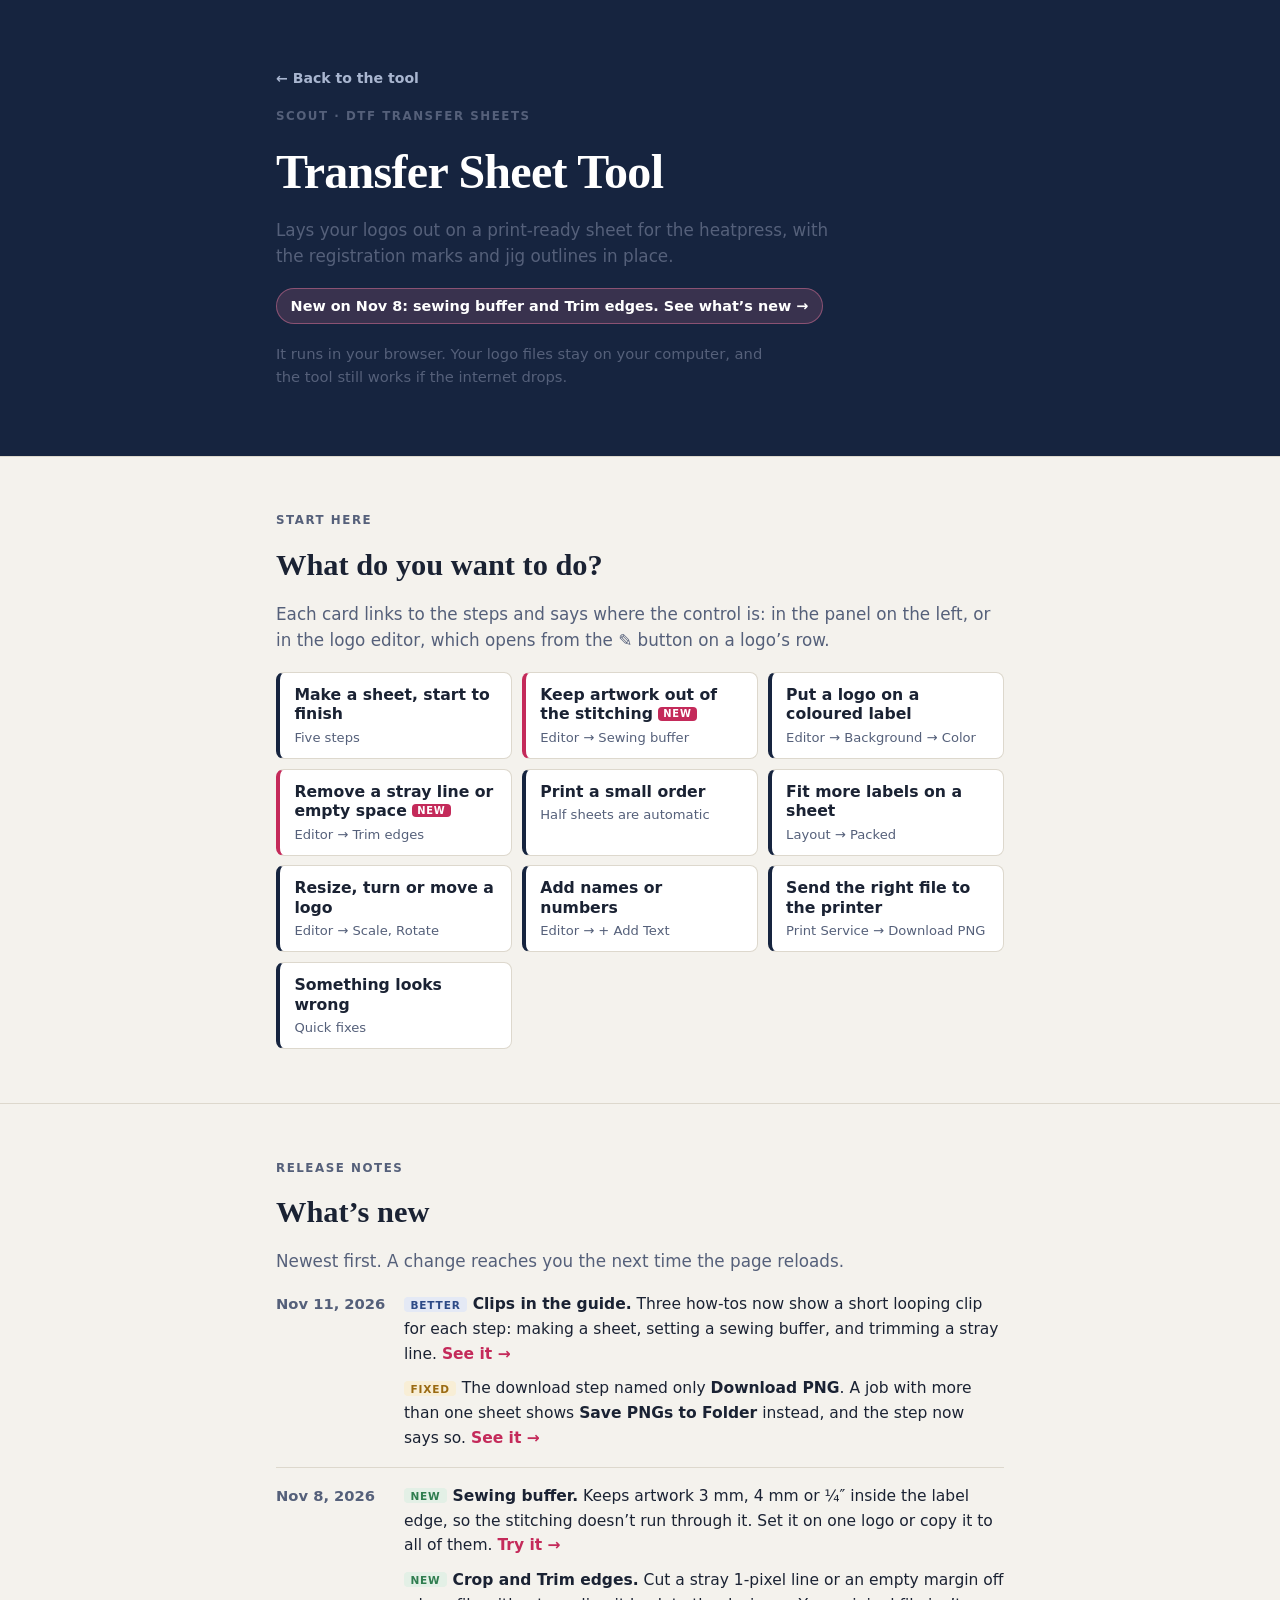
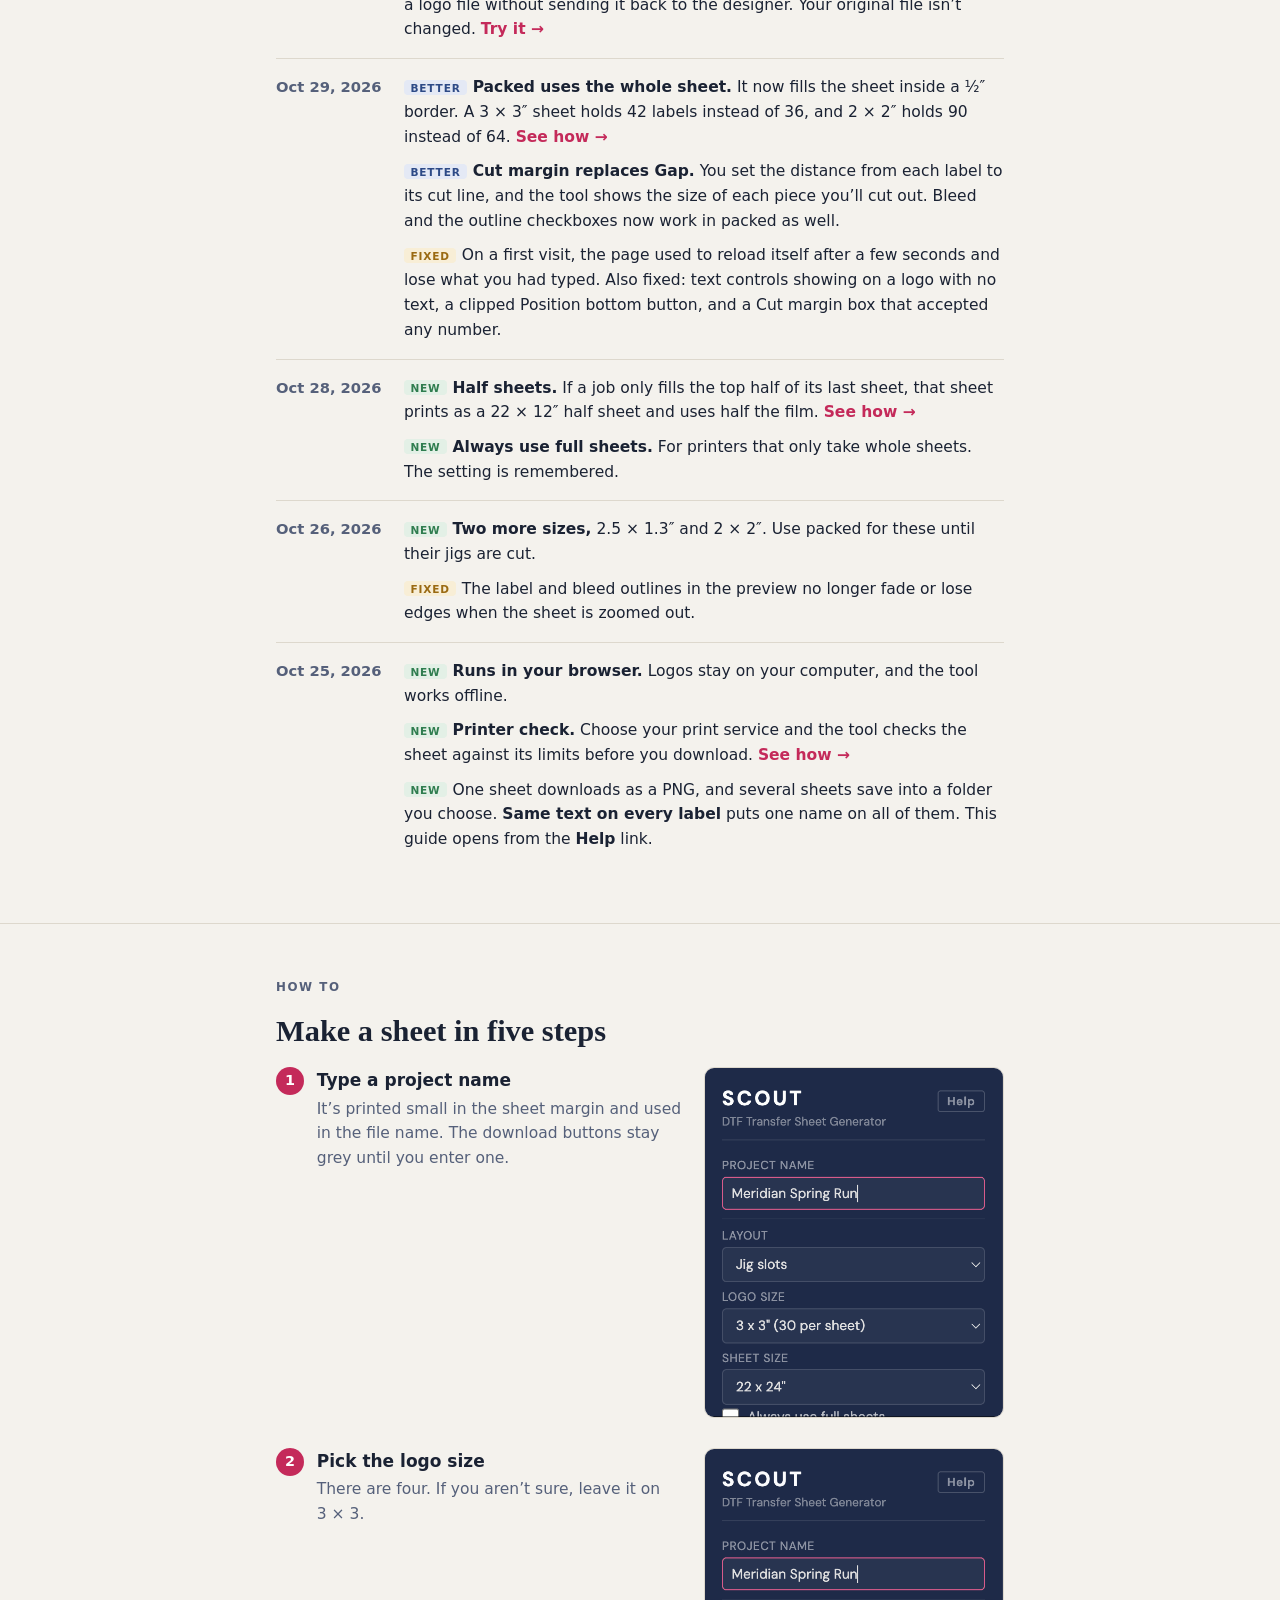
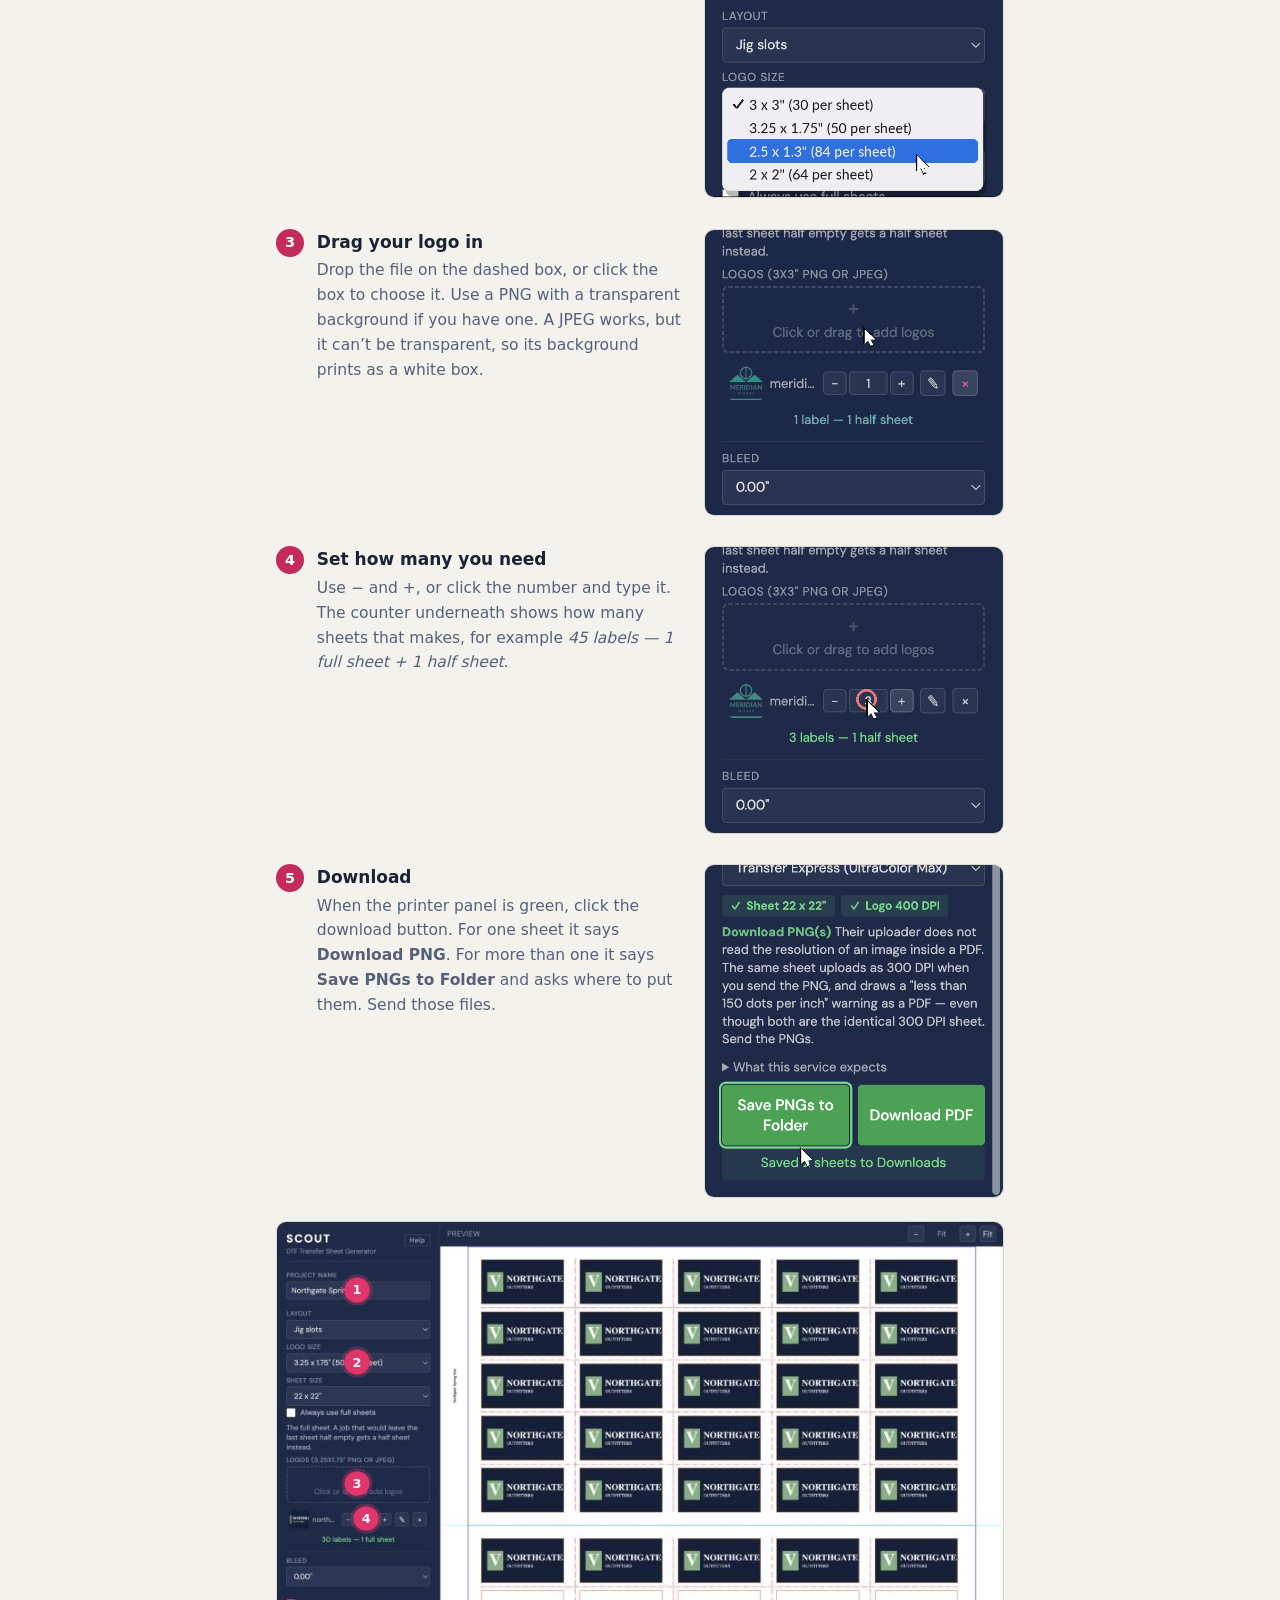
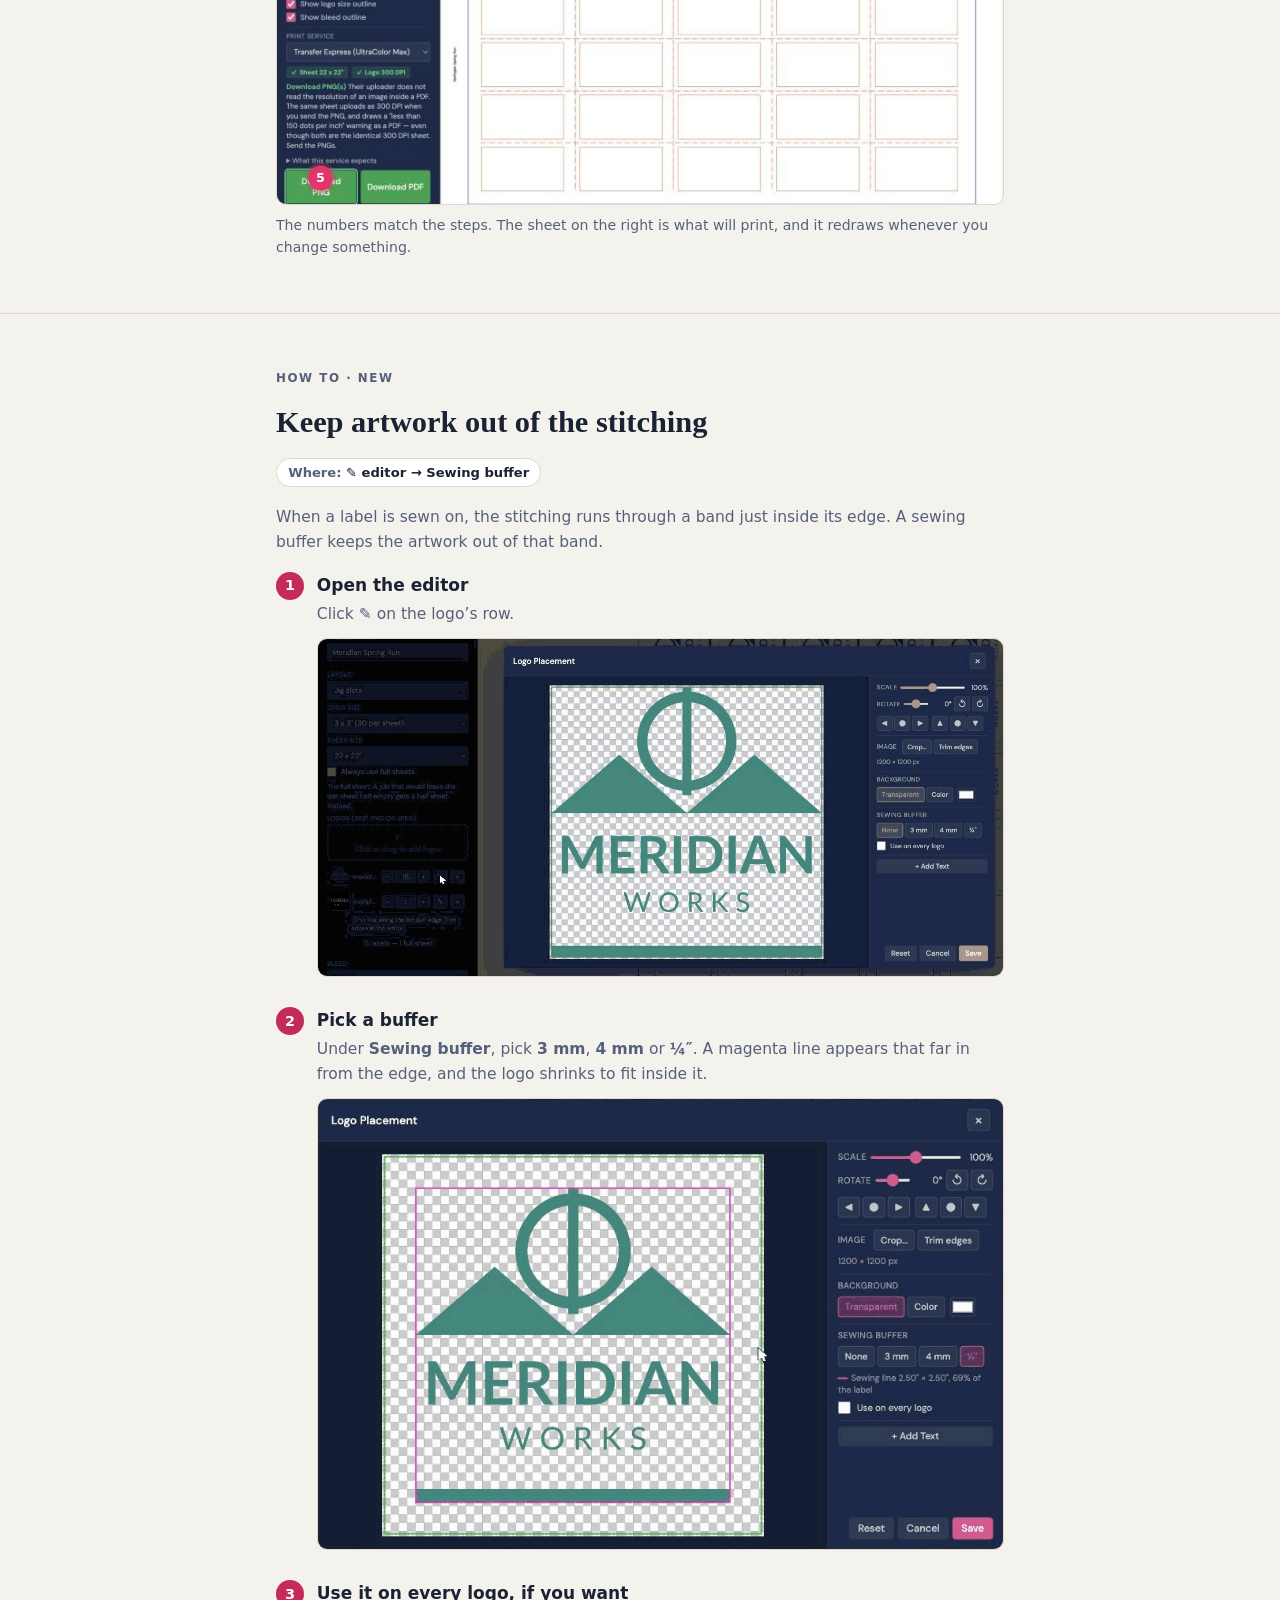
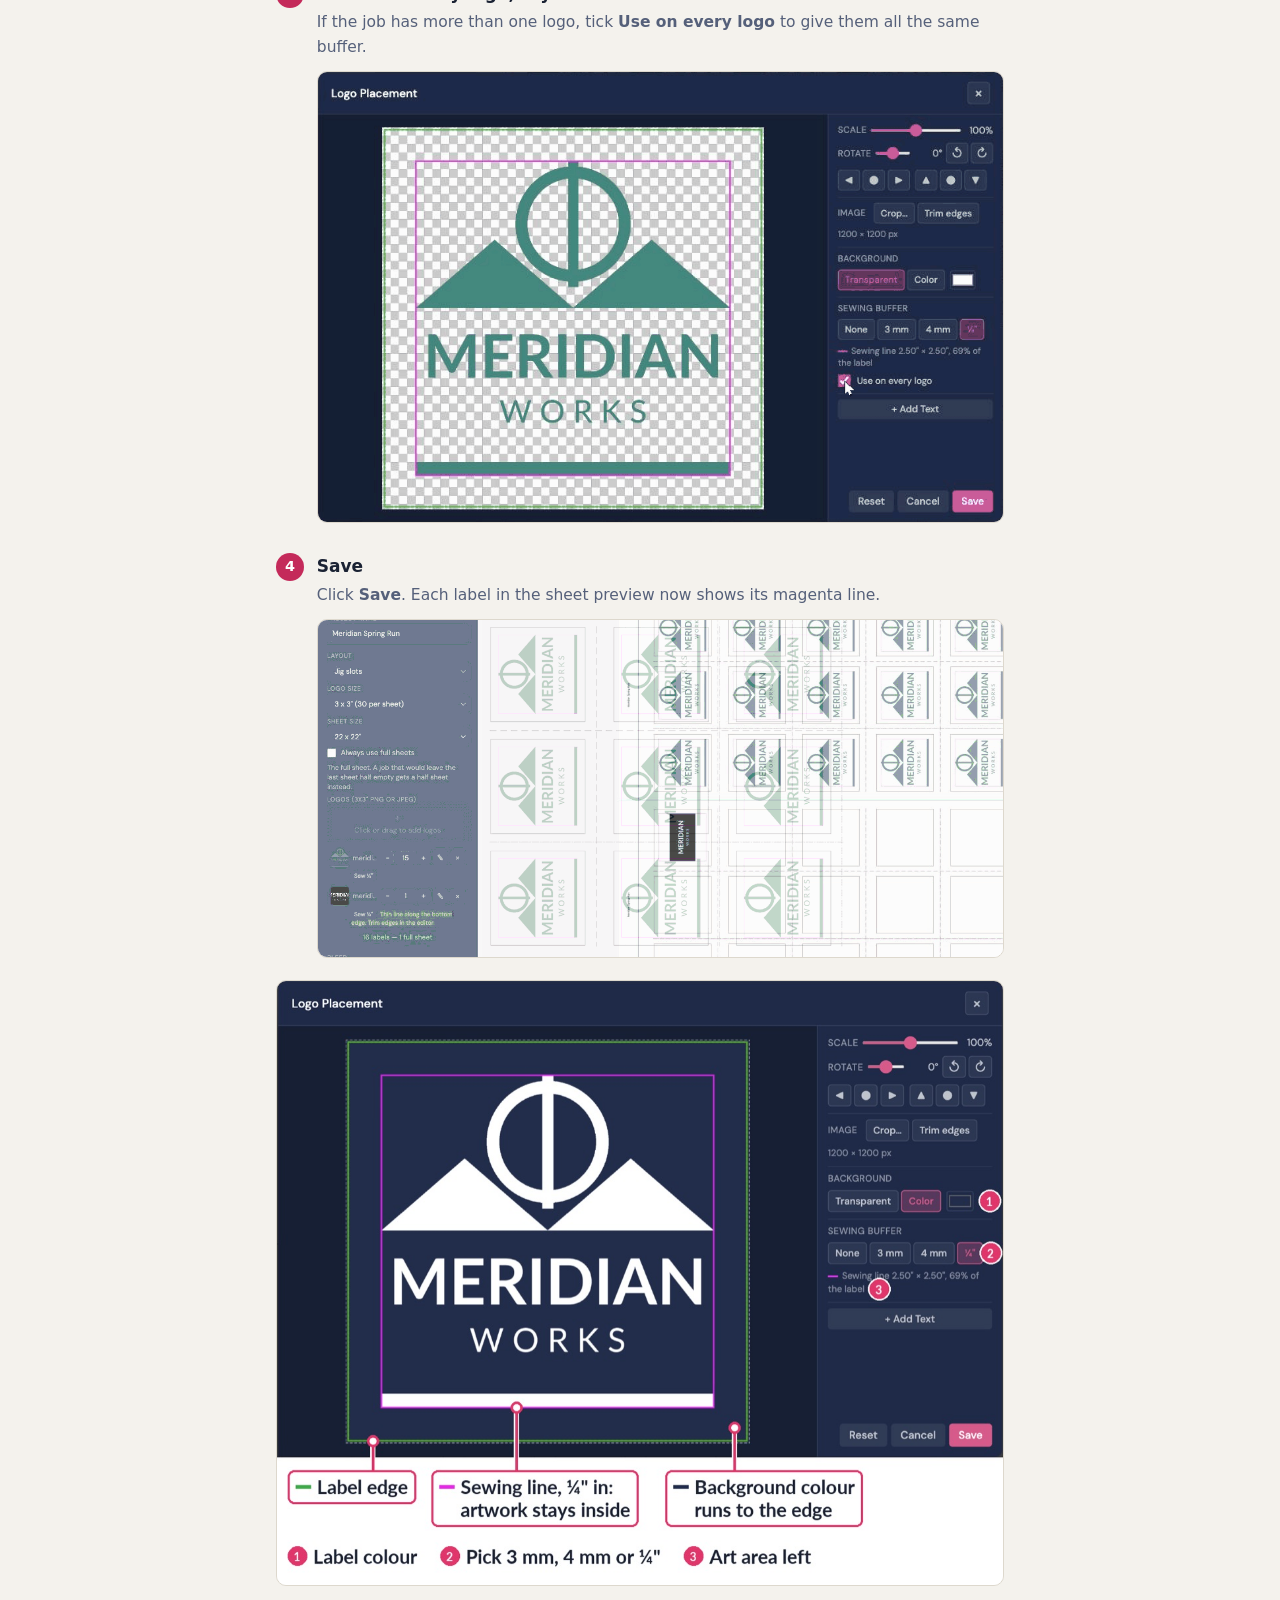
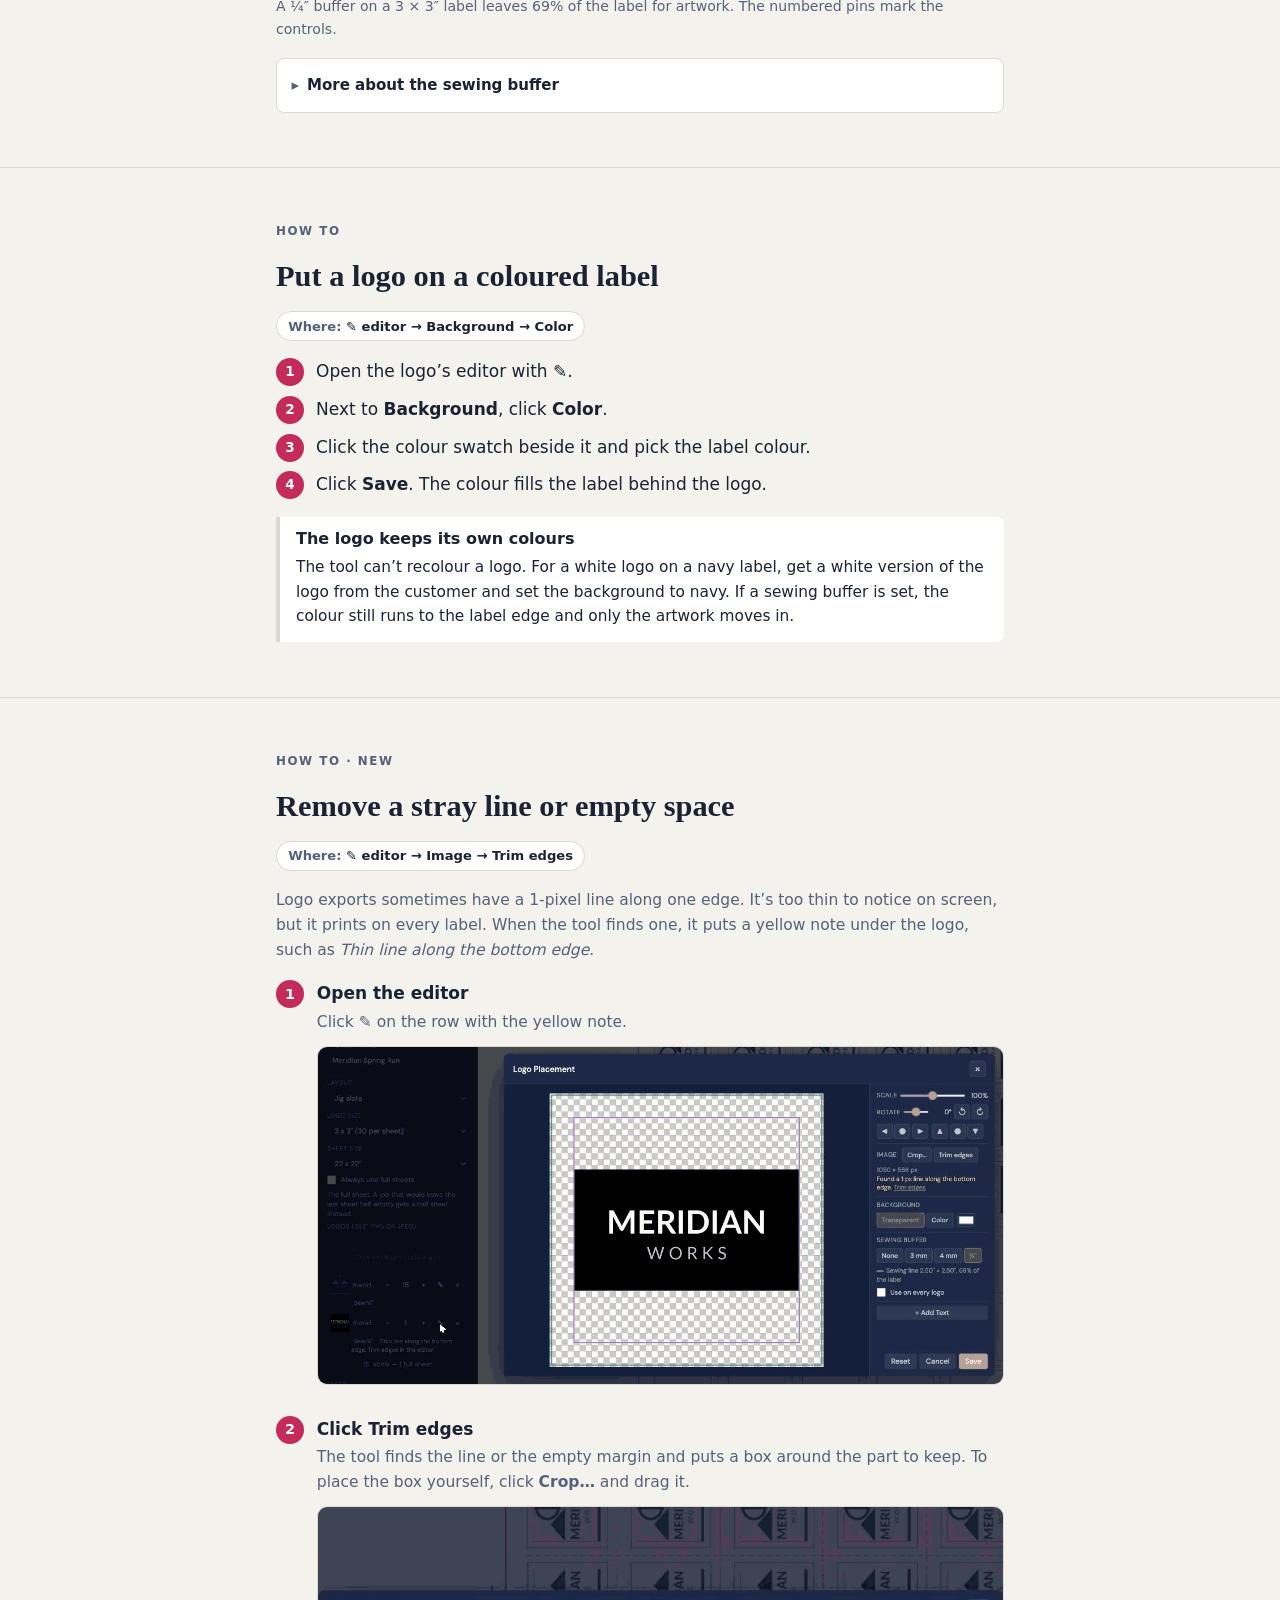
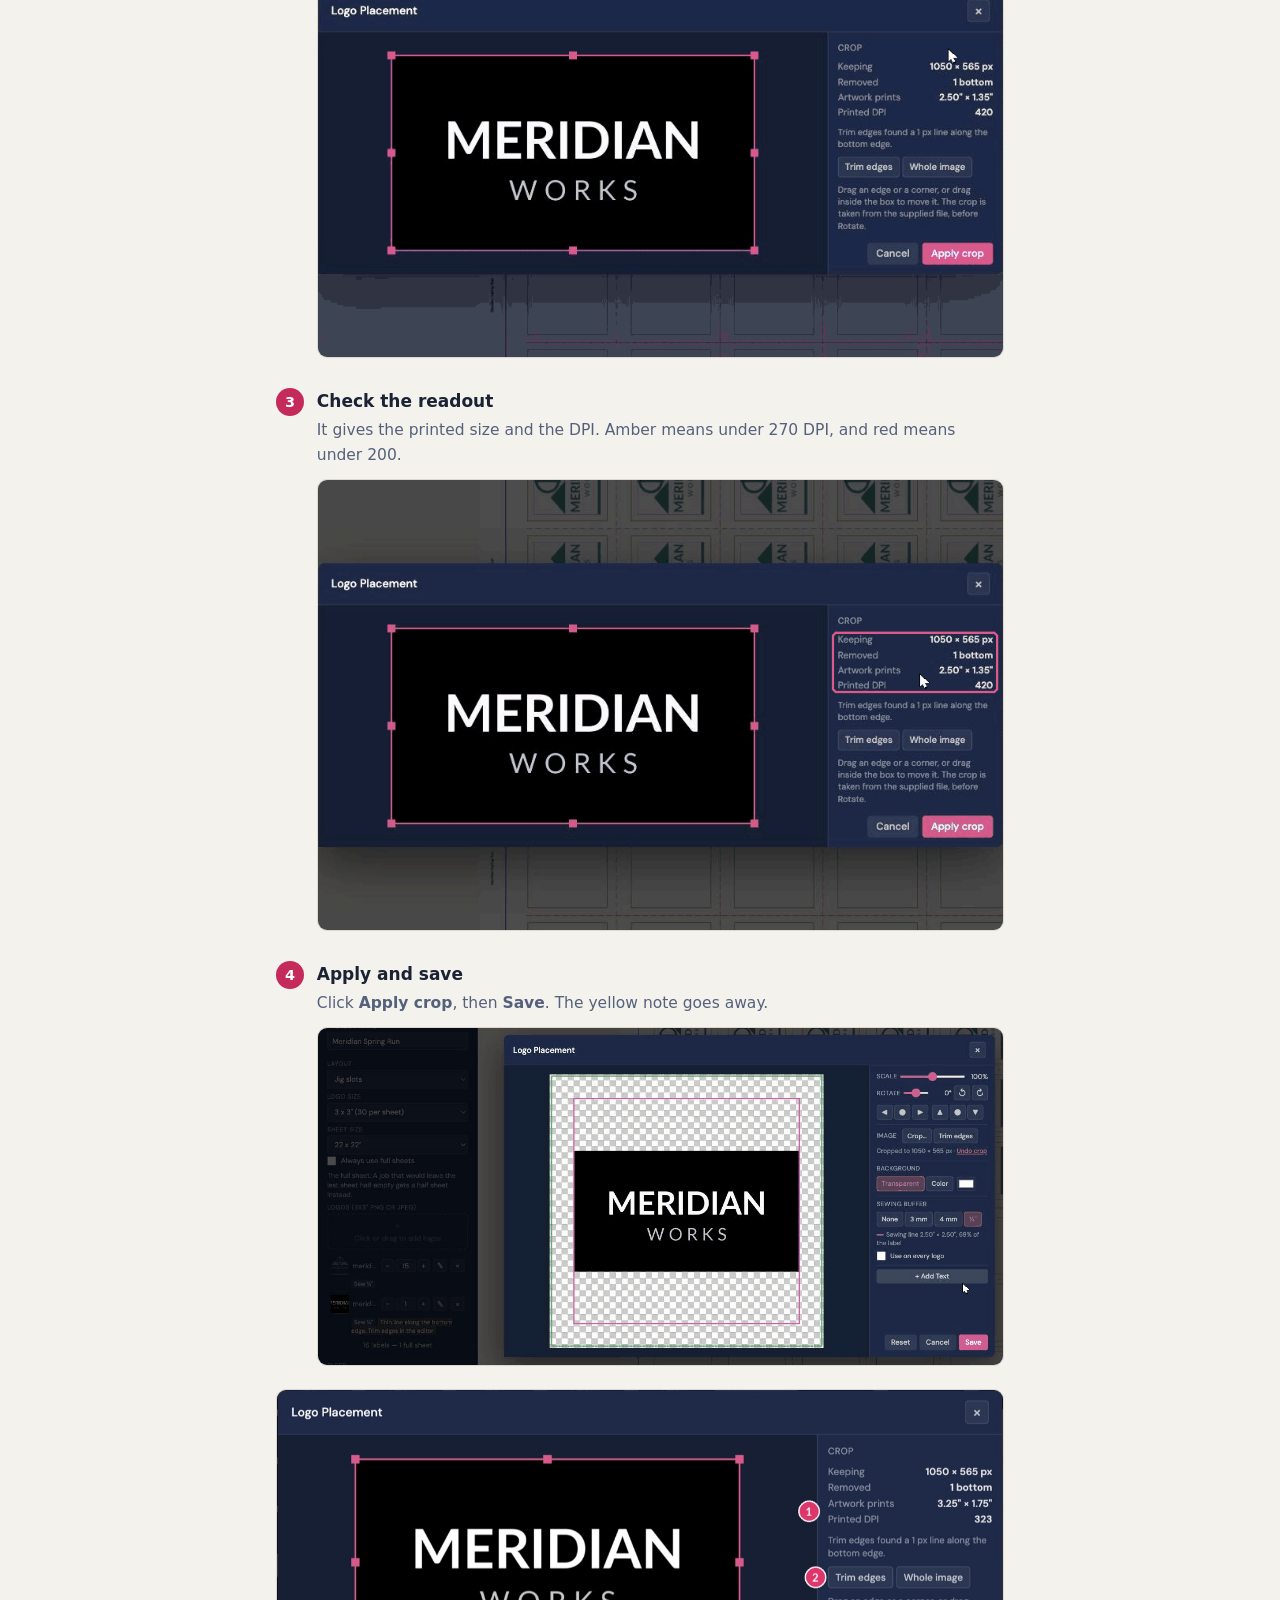
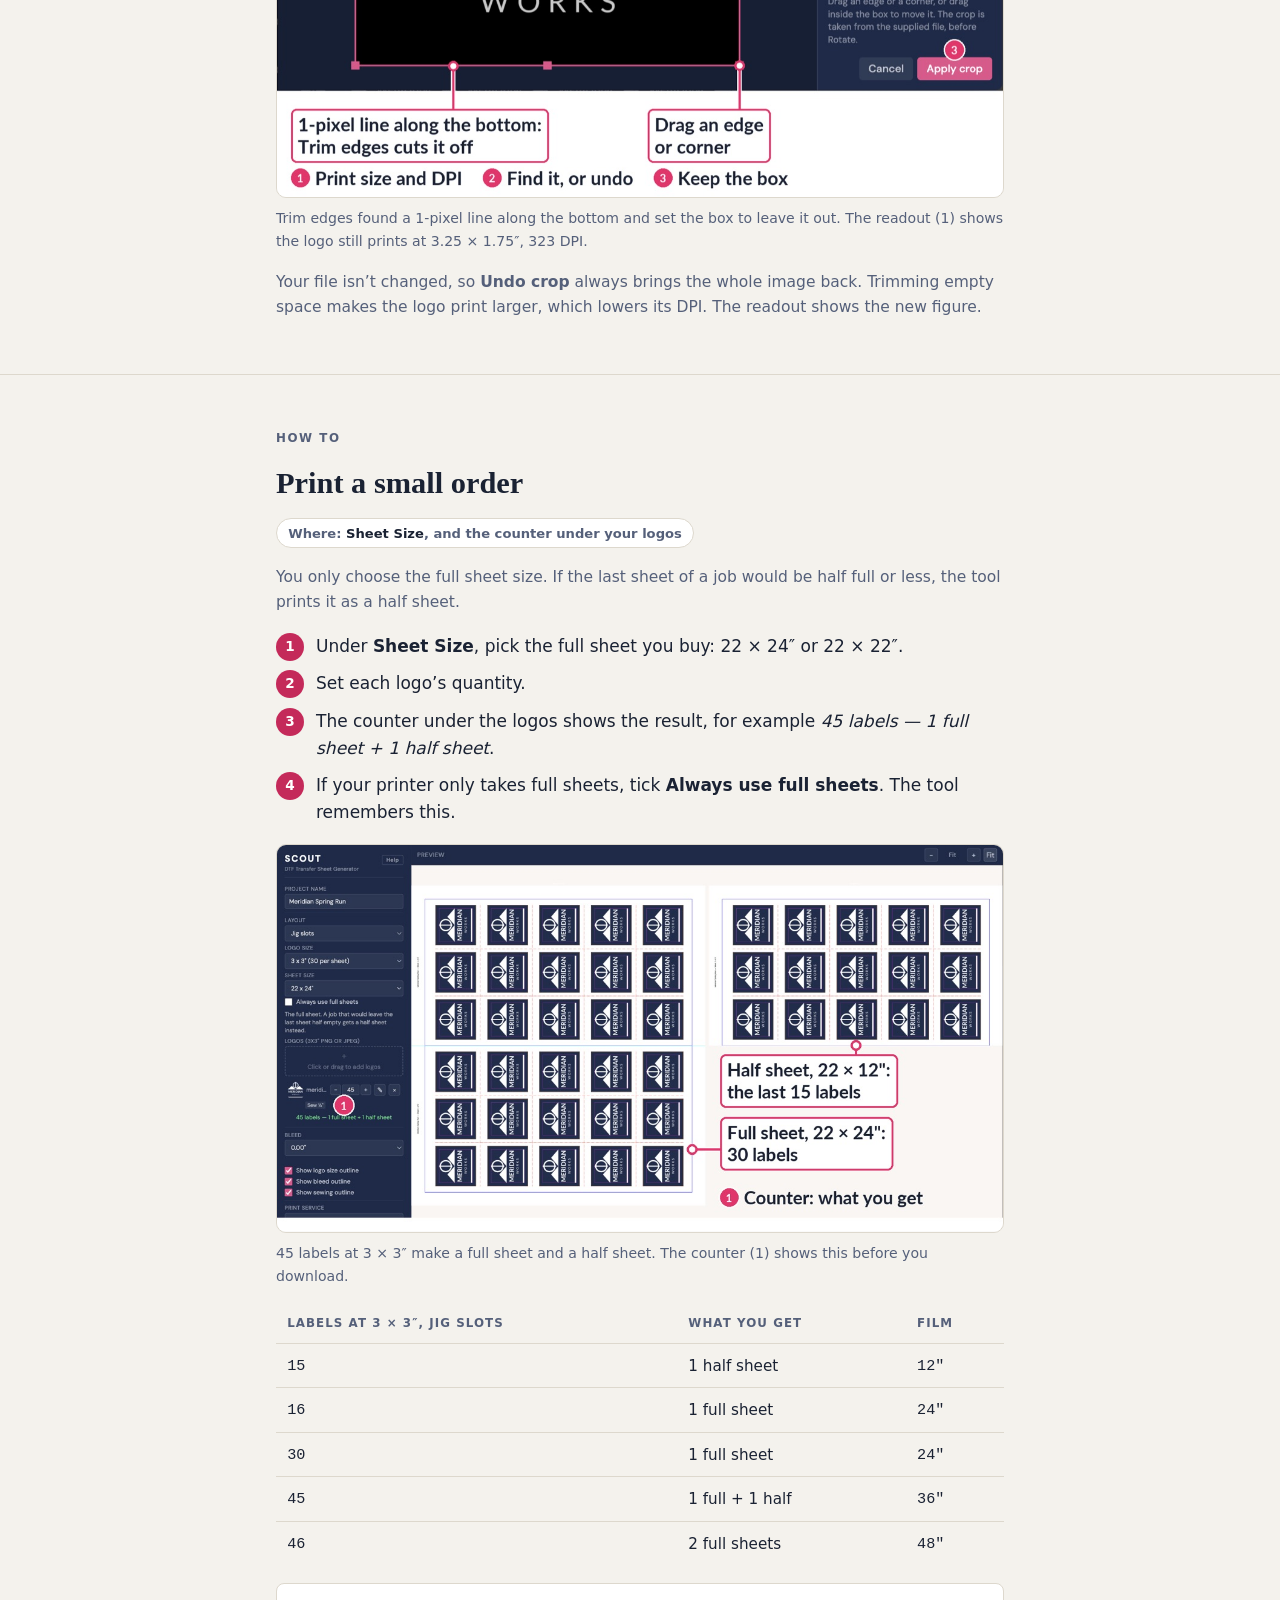
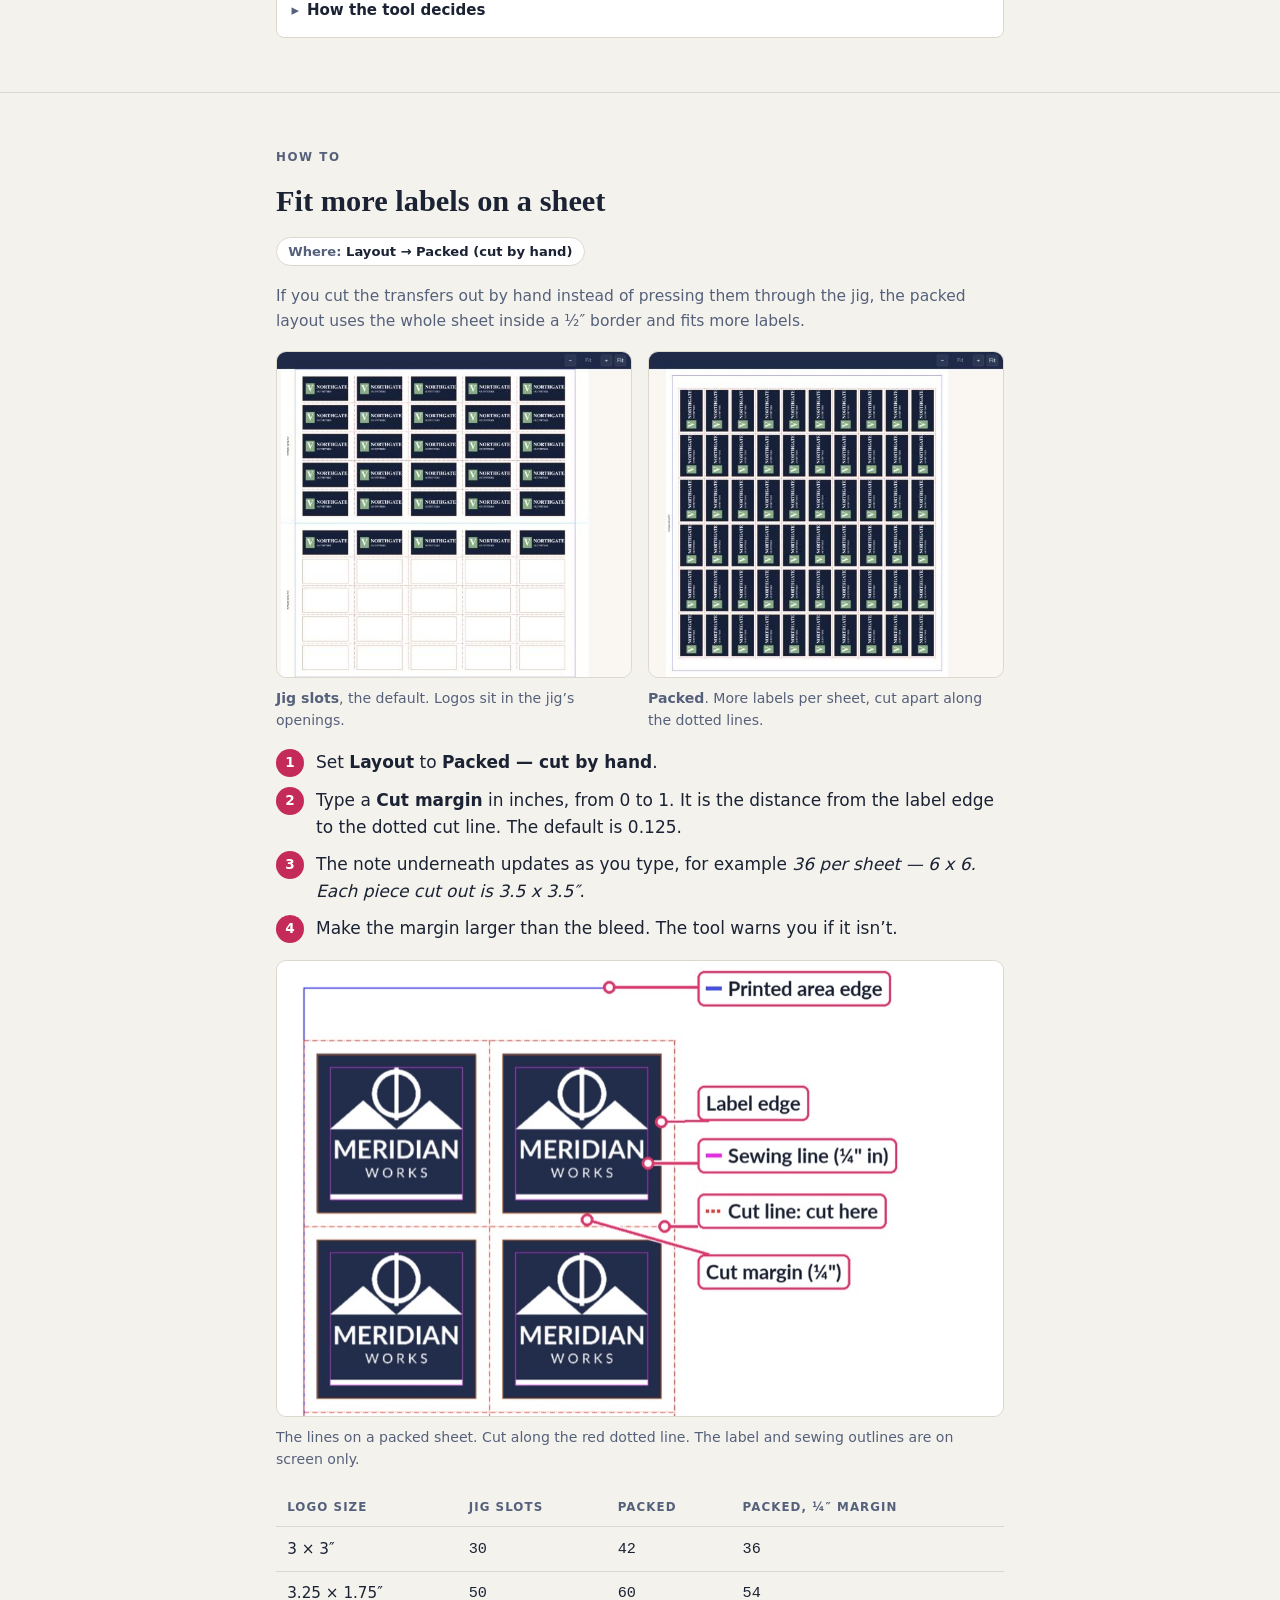
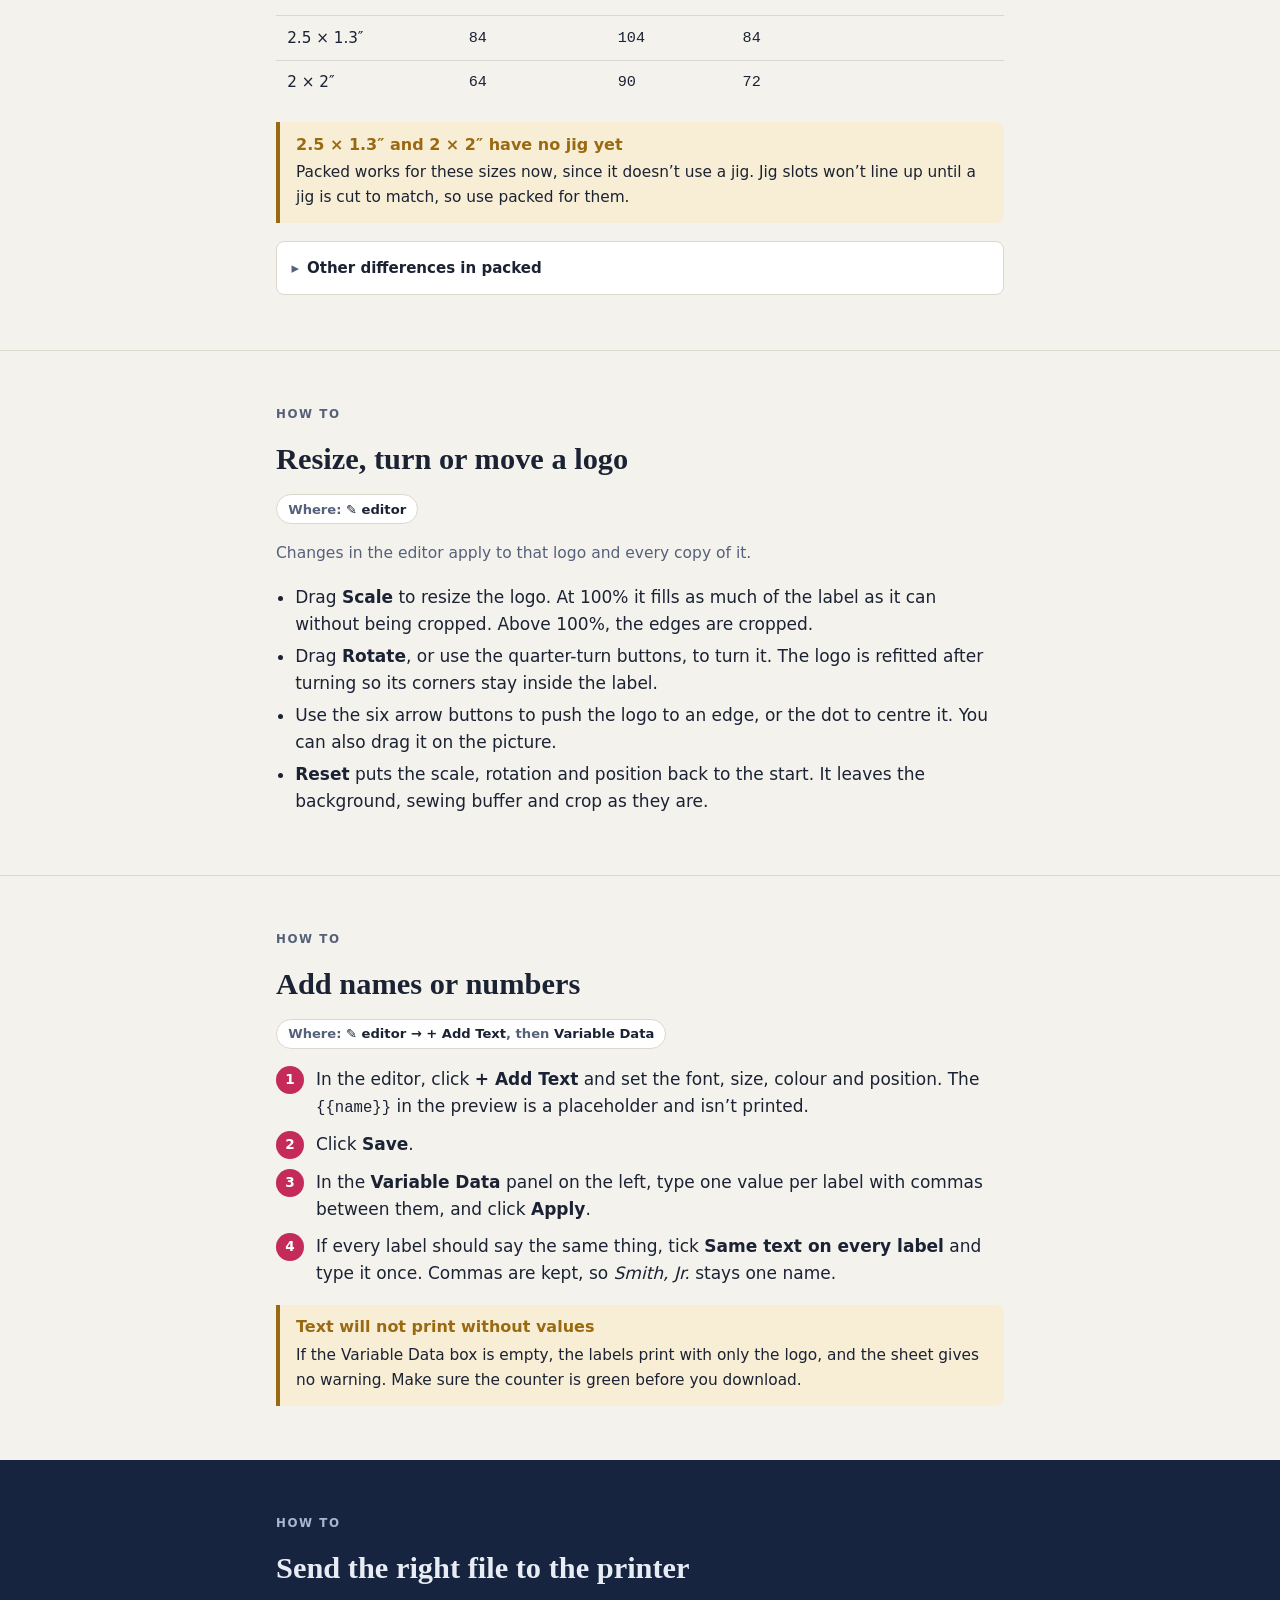
==== commit 679277e7: "Help page: a looping clip for each step in three how-tos" ====
--- a/guide.html
+++ b/guide.html
@@ -19,6 +19,26 @@
   body { margin: 0; }
   img { max-width: 100%; }
   [hidden] { display: none !important; }
+
+/* ---- How-to steps with a looping clip each ---- */
+ol.gsteps { list-style: none; padding: 0; margin: 0; display: grid; gap: 1.6rem; }
+.gstep { display: grid; grid-template-columns: minmax(0, 1fr) minmax(0, 300px);
+  gap: 1.2rem; align-items: start; }
+.gstep.wide { grid-template-columns: minmax(0, 1fr); gap: .7rem; }
+.gtext { display: grid; grid-template-columns: 1.75rem 1fr; gap: .8rem; }
+.gtext p { color: var(--ink-soft); font-size: .97rem; margin-top: .15rem; }
+.gnum { width: 1.75rem; height: 1.75rem; border-radius: 50%; display: grid;
+  place-items: center; background: var(--accent); color: #fff; font-weight: 700;
+  font-size: .9rem; }
+.clip { margin: 0; border: 1px solid var(--rule); border-radius: 10px;
+  overflow: hidden; background: var(--card); }
+.clip img { display: block; width: 100%; height: auto; }
+.gstep.wide .clip { margin-left: 2.55rem; }
+@media (max-width: 620px) {
+  .gstep { grid-template-columns: minmax(0, 1fr); gap: .7rem; }
+  .gstep .clip, .gstep.wide .clip { margin-left: 0; }
+  .gstep:not(.wide) .clip { max-width: 340px; }
+}
 </style>
 <title>Transfer Sheet Tool Guide</title>
 <link rel="stylesheet" href="https://fonts.googleapis.com/css2?family=Fraunces:opsz,wght@9..144,500;9..144,700&family=Source+Sans+3:wght@400;600;700&family=Source+Code+Pro:wght@500&display=swap">
@@ -284,6 +304,19 @@
       reloads.</p>
     <div>
       <div class="release">
+        <time datetime="2026-11-11">Nov 11, 2026</time>
+        <ul>
+          <li><span class="kind better">Better</span><strong>Clips in the guide.</strong>
+            Three how-tos now show a short looping clip for each step: making a sheet,
+            setting a sewing buffer, and trimming a stray line.
+            <a class="try" href="#start">See it &rarr;</a></li>
+          <li><span class="kind fix">Fixed</span>The download step named only
+            <strong>Download&nbsp;PNG</strong>. A job with more than one sheet shows
+            <strong>Save PNGs to Folder</strong> instead, and the step now says so.
+            <a class="try" href="#start">See it &rarr;</a></li>
+        </ul>
+      </div>
+      <div class="release">
         <time datetime="2026-11-08">Nov 8, 2026</time>
         <ul>
           <li><span class="kind new">New</span><strong>Sewing buffer.</strong> Keeps
@@ -358,30 +391,63 @@
   <div class="wrap stack">
     <span class="eyebrow">How to</span>
     <h2>Make a sheet in five steps</h2>
-    <div class="steps">
-      <div class="step"><span class="num">1</span><div>
-        <strong>Type a project name</strong>
-        <p>It&rsquo;s printed small in the sheet margin and used in the file name. The
-          download buttons stay grey until you enter one.</p></div></div>
-      <div class="step"><span class="num">2</span><div>
-        <strong>Pick the logo size</strong>
-        <p>There are four. If you aren&rsquo;t sure, leave it on
-          3&nbsp;&times;&nbsp;3.</p></div></div>
-      <div class="step"><span class="num">3</span><div>
-        <strong>Drag your logo in</strong>
-        <p>Use a PNG with a transparent background if you have one. A JPEG works, but
-          it can&rsquo;t be transparent, so its background prints as a white
-          box.</p></div></div>
-      <div class="step"><span class="num">4</span><div>
-        <strong>Set how many you need</strong>
-        <p>Use &minus; and &plus;, or click the number and type it. The counter
-          underneath shows how many sheets that makes, for example <em>45 labels &mdash;
-          1 full sheet + 1 half sheet</em>.</p></div></div>
-      <div class="step"><span class="num">5</span><div>
-        <strong>Download</strong>
-        <p>When the printer panel is green, click <strong>Download&nbsp;PNG</strong> and
-          send that file.</p></div></div>
-    </div>
+    <ol class="gsteps">
+      <li class="gstep">
+        <div class="gtext"><span class="gnum">1</span><div>
+          <strong>Type a project name</strong>
+          <p>It&rsquo;s printed small in the sheet margin and used in the file name. The download buttons stay grey until you enter one.</p></div></div>
+        <figure class="clip">
+          <picture>
+            <source media="(prefers-reduced-motion: reduce)" srcset="guide-img/clip-start-1-name-still.jpg">
+            <img src="guide-img/clip-start-1-name.gif" alt="Clicking the Project name box and typing Meridian Spring Run" loading="lazy">
+          </picture>
+        </figure>
+      </li>
+      <li class="gstep">
+        <div class="gtext"><span class="gnum">2</span><div>
+          <strong>Pick the logo size</strong>
+          <p>There are four. If you aren&rsquo;t sure, leave it on 3&nbsp;&times;&nbsp;3.</p></div></div>
+        <figure class="clip">
+          <picture>
+            <source media="(prefers-reduced-motion: reduce)" srcset="guide-img/clip-start-2-size-still.jpg">
+            <img src="guide-img/clip-start-2-size.gif" alt="Opening the Logo size list, which offers 3 by 3, 3.25 by 1.75, 2.5 by 1.3 and 2 by 2 inches, and leaving it on 3 by 3" loading="lazy">
+          </picture>
+        </figure>
+      </li>
+      <li class="gstep">
+        <div class="gtext"><span class="gnum">3</span><div>
+          <strong>Drag your logo in</strong>
+          <p>Drop the file on the dashed box, or click the box to choose it. Use a PNG with a transparent background if you have one. A JPEG works, but it can&rsquo;t be transparent, so its background prints as a white box.</p></div></div>
+        <figure class="clip">
+          <picture>
+            <source media="(prefers-reduced-motion: reduce)" srcset="guide-img/clip-start-3-drop-still.jpg">
+            <img src="guide-img/clip-start-3-drop.gif" alt="Dragging a logo file onto the dashed box. The logo appears in a row underneath with a quantity of 1" loading="lazy">
+          </picture>
+        </figure>
+      </li>
+      <li class="gstep">
+        <div class="gtext"><span class="gnum">4</span><div>
+          <strong>Set how many you need</strong>
+          <p>Use &minus; and &plus;, or click the number and type it. The counter underneath shows how many sheets that makes, for example <em>45 labels &mdash; 1 full sheet + 1 half sheet</em>.</p></div></div>
+        <figure class="clip">
+          <picture>
+            <source media="(prefers-reduced-motion: reduce)" srcset="guide-img/clip-start-4-qty-still.jpg">
+            <img src="guide-img/clip-start-4-qty.gif" alt="Clicking plus twice, then typing 45. The counter changes to 45 labels, 1 full sheet and 1 half sheet" loading="lazy">
+          </picture>
+        </figure>
+      </li>
+      <li class="gstep">
+        <div class="gtext"><span class="gnum">5</span><div>
+          <strong>Download</strong>
+          <p>When the printer panel is green, click the download button. For one sheet it says <strong>Download&nbsp;PNG</strong>. For more than one it says <strong>Save PNGs to Folder</strong> and asks where to put them. Send those files.</p></div></div>
+        <figure class="clip">
+          <picture>
+            <source media="(prefers-reduced-motion: reduce)" srcset="guide-img/clip-start-5-download-still.jpg">
+            <img src="guide-img/clip-start-5-download.gif" alt="The printer panel with two green checks. Clicking Save PNGs to Folder, then the message Saved 2 sheets to Downloads" loading="lazy">
+          </picture>
+        </figure>
+      </li>
+    </ol>
     <figure>
       <div class="shot">
         <img src="guide-img/app-overview.jpg" alt="The tool with a job loaded: controls down the left, the sheet preview on the right">
@@ -404,16 +470,51 @@
     <span class="where-pill">Where: <b>&#9998; editor &rarr; Sewing buffer</b></span>
     <p class="why">When a label is sewn on, the stitching runs through a band just
       inside its edge. A sewing buffer keeps the artwork out of that band.</p>
-    <ol class="do">
-      <li><div>Click <strong>&#9998;</strong> on the logo&rsquo;s row to open the editor.</div></li>
-      <li><div>Under <strong>Sewing buffer</strong>, pick <strong>3&nbsp;mm</strong>,
-        <strong>4&nbsp;mm</strong> or <strong>&frac14;&Prime;</strong>. A magenta line
-        appears that far in from the edge, and the logo shrinks to fit inside
-        it.</div></li>
-      <li><div>If the job has more than one logo, tick <strong>Use on every
-        logo</strong> to give them all the same buffer.</div></li>
-      <li><div>Click <strong>Save</strong>. Each label in the sheet preview now shows
-        its magenta line.</div></li>
+    <ol class="gsteps">
+      <li class="gstep wide">
+        <div class="gtext"><span class="gnum">1</span><div>
+          <strong>Open the editor</strong>
+          <p>Click <strong>&#9998;</strong> on the logo&rsquo;s row.</p></div></div>
+        <figure class="clip wide">
+          <picture>
+            <source media="(prefers-reduced-motion: reduce)" srcset="guide-img/clip-sew-1-open-still.jpg">
+            <img src="guide-img/clip-sew-1-open.gif" alt="Clicking the pencil button on a logo row opens the Logo Placement editor" loading="lazy">
+          </picture>
+        </figure>
+      </li>
+      <li class="gstep wide">
+        <div class="gtext"><span class="gnum">2</span><div>
+          <strong>Pick a buffer</strong>
+          <p>Under <strong>Sewing buffer</strong>, pick <strong>3&nbsp;mm</strong>, <strong>4&nbsp;mm</strong> or <strong>&frac14;&Prime;</strong>. A magenta line appears that far in from the edge, and the logo shrinks to fit inside it.</p></div></div>
+        <figure class="clip wide">
+          <picture>
+            <source media="(prefers-reduced-motion: reduce)" srcset="guide-img/clip-sew-2-buffer-still.jpg">
+            <img src="guide-img/clip-sew-2-buffer.gif" alt="Clicking the quarter-inch button. A magenta square appears inside the label and the logo shrinks to fit within it" loading="lazy">
+          </picture>
+        </figure>
+      </li>
+      <li class="gstep wide">
+        <div class="gtext"><span class="gnum">3</span><div>
+          <strong>Use it on every logo, if you want</strong>
+          <p>If the job has more than one logo, tick <strong>Use on every logo</strong> to give them all the same buffer.</p></div></div>
+        <figure class="clip wide">
+          <picture>
+            <source media="(prefers-reduced-motion: reduce)" srcset="guide-img/clip-sew-3-every-still.jpg">
+            <img src="guide-img/clip-sew-3-every.gif" alt="Ticking Use on every logo" loading="lazy">
+          </picture>
+        </figure>
+      </li>
+      <li class="gstep wide">
+        <div class="gtext"><span class="gnum">4</span><div>
+          <strong>Save</strong>
+          <p>Click <strong>Save</strong>. Each label in the sheet preview now shows its magenta line.</p></div></div>
+        <figure class="clip wide">
+          <picture>
+            <source media="(prefers-reduced-motion: reduce)" srcset="guide-img/clip-sew-4-save-still.jpg">
+            <img src="guide-img/clip-sew-4-save.gif" alt="Clicking Save. The sheet preview shows a magenta line inside every label, then a close view of three rows of labels" loading="lazy">
+          </picture>
+        </figure>
+      </li>
     </ol>
     <figure>
       <div class="shot"><img src="guide-img/editor-sewing.jpg"
@@ -474,14 +575,51 @@
       too thin to notice on screen, but it prints on every label. When the tool finds
       one, it puts a yellow note under the logo, such as <em>Thin line along the bottom
       edge</em>.</p>
-    <ol class="do">
-      <li><div>Open the logo&rsquo;s editor with <strong>&#9998;</strong>.</div></li>
-      <li><div>Click <strong>Trim edges</strong>. The tool finds the line or the empty
-        margin and puts a box around the part to keep. To place the box yourself, click
-        <strong>Crop&hellip;</strong> and drag it.</div></li>
-      <li><div>Check the readout under the picture. It gives the printed size and the
-        DPI. Amber means under 270 DPI, and red means under 200.</div></li>
-      <li><div>Click <strong>Apply crop</strong>, then <strong>Save</strong>.</div></li>
+    <ol class="gsteps">
+      <li class="gstep wide">
+        <div class="gtext"><span class="gnum">1</span><div>
+          <strong>Open the editor</strong>
+          <p>Click <strong>&#9998;</strong> on the row with the yellow note.</p></div></div>
+        <figure class="clip wide">
+          <picture>
+            <source media="(prefers-reduced-motion: reduce)" srcset="guide-img/clip-trim-1-open-still.jpg">
+            <img src="guide-img/clip-trim-1-open.gif" alt="Clicking the pencil button on the row that has a yellow note about a thin line. The editor opens and repeats the note" loading="lazy">
+          </picture>
+        </figure>
+      </li>
+      <li class="gstep wide">
+        <div class="gtext"><span class="gnum">2</span><div>
+          <strong>Click Trim edges</strong>
+          <p>The tool finds the line or the empty margin and puts a box around the part to keep. To place the box yourself, click <strong>Crop&hellip;</strong> and drag it.</p></div></div>
+        <figure class="clip wide">
+          <picture>
+            <source media="(prefers-reduced-motion: reduce)" srcset="guide-img/clip-trim-2-trim-still.jpg">
+            <img src="guide-img/clip-trim-2-trim.gif" alt="Clicking Trim edges. The crop view opens with a pink box around the logo, leaving out the bottom row" loading="lazy">
+          </picture>
+        </figure>
+      </li>
+      <li class="gstep wide">
+        <div class="gtext"><span class="gnum">3</span><div>
+          <strong>Check the readout</strong>
+          <p>It gives the printed size and the DPI. Amber means under 270 DPI, and red means under 200.</p></div></div>
+        <figure class="clip wide">
+          <picture>
+            <source media="(prefers-reduced-motion: reduce)" srcset="guide-img/clip-trim-3-readout-still.jpg">
+            <img src="guide-img/clip-trim-3-readout.gif" alt="The readout beside the crop box: keeping 1050 by 565 pixels, 1 removed from the bottom, prints 2.50 by 1.35 inches at 420 DPI" loading="lazy">
+          </picture>
+        </figure>
+      </li>
+      <li class="gstep wide">
+        <div class="gtext"><span class="gnum">4</span><div>
+          <strong>Apply and save</strong>
+          <p>Click <strong>Apply crop</strong>, then <strong>Save</strong>. The yellow note goes away.</p></div></div>
+        <figure class="clip wide">
+          <picture>
+            <source media="(prefers-reduced-motion: reduce)" srcset="guide-img/clip-trim-4-apply-still.jpg">
+            <img src="guide-img/clip-trim-4-apply.gif" alt="Clicking Apply crop, then Save. Back in the main window the yellow note under the logo is gone" loading="lazy">
+          </picture>
+        </figure>
+      </li>
     </ol>
     <figure>
       <div class="shot"><img src="guide-img/editor-trim.jpg"
